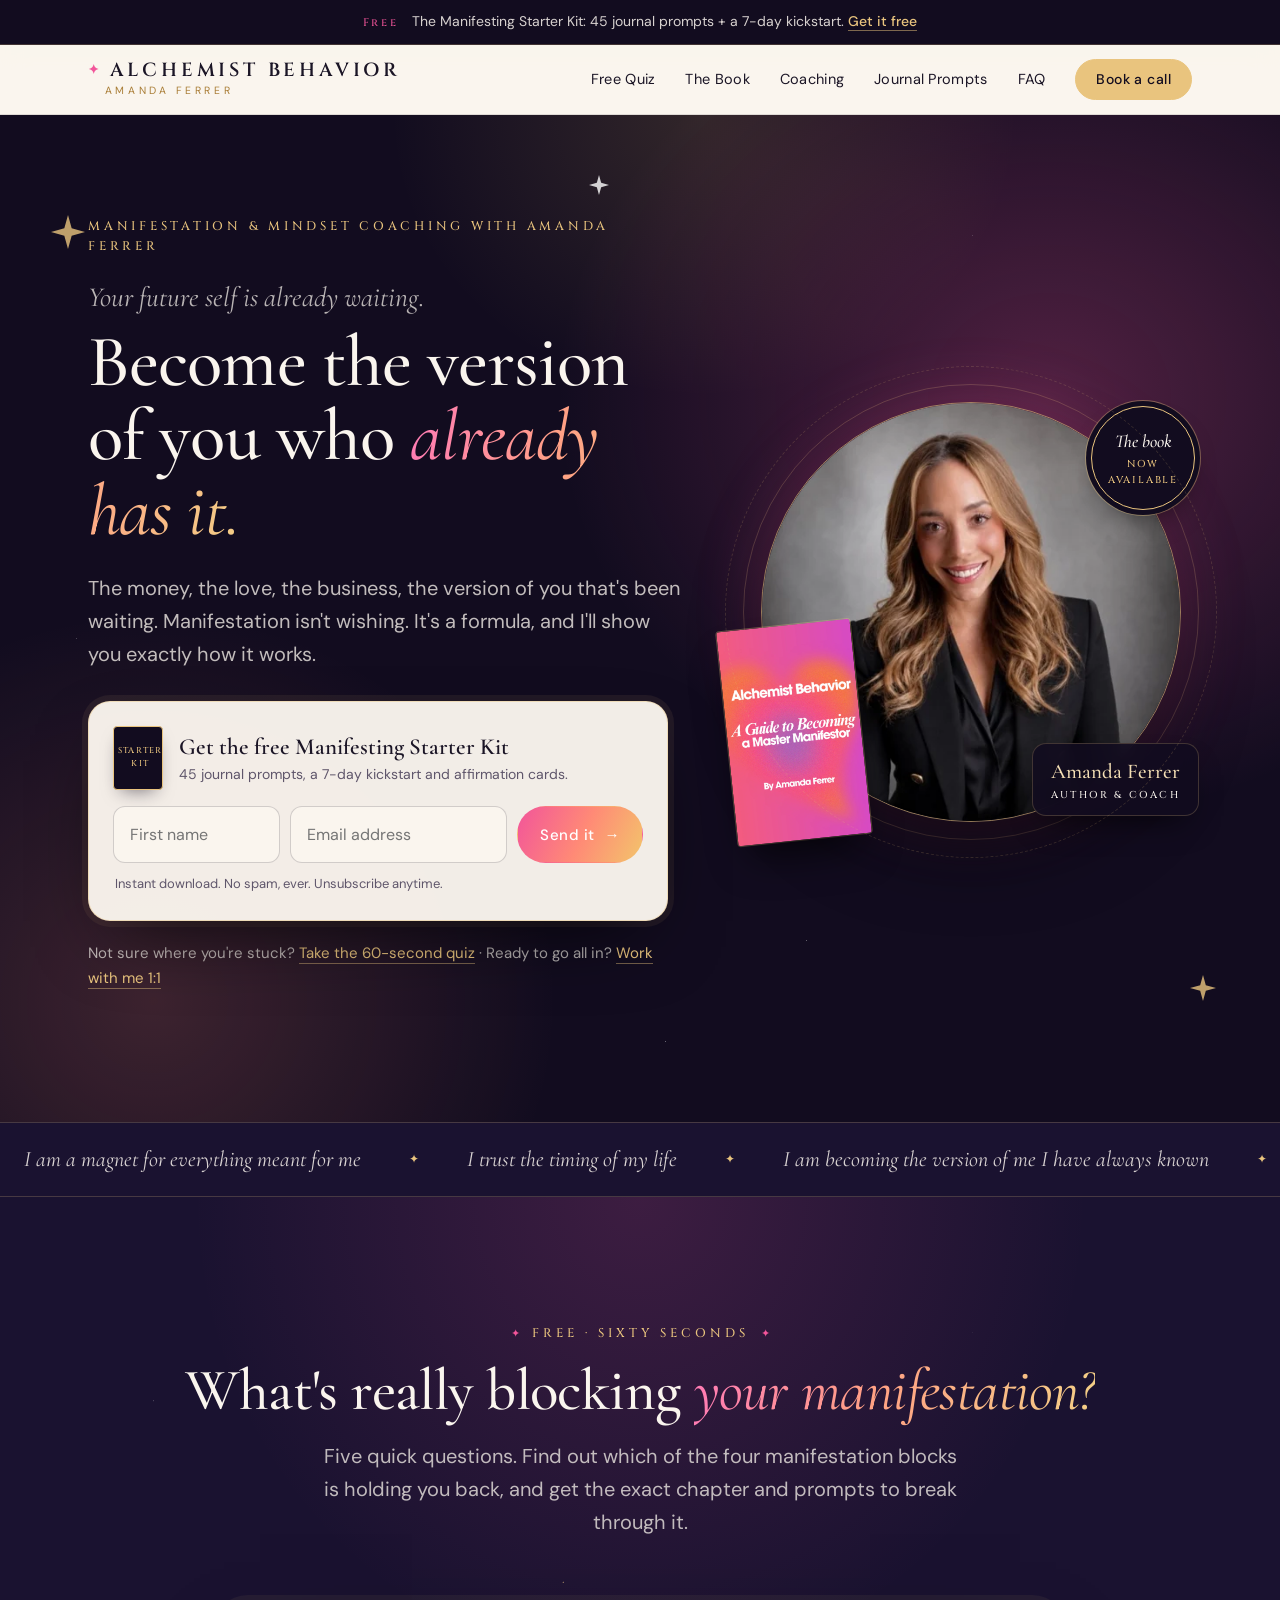
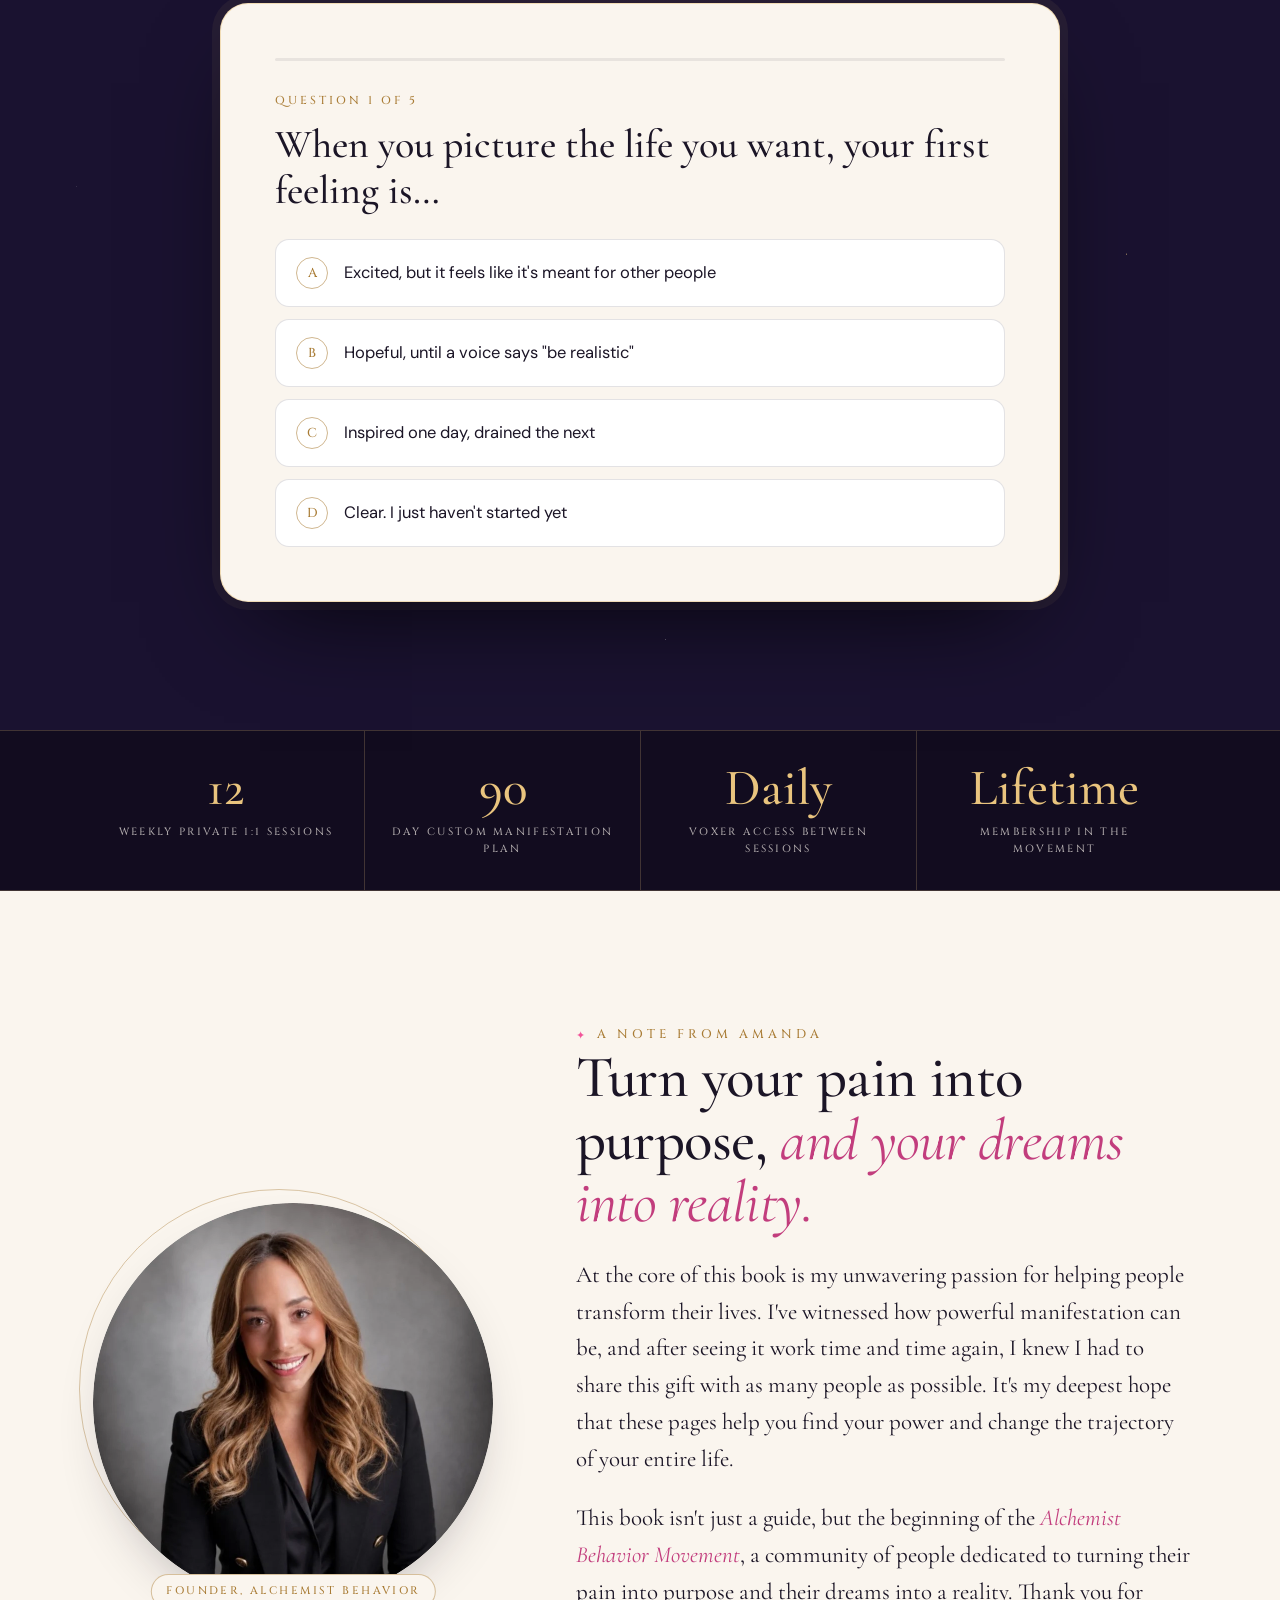
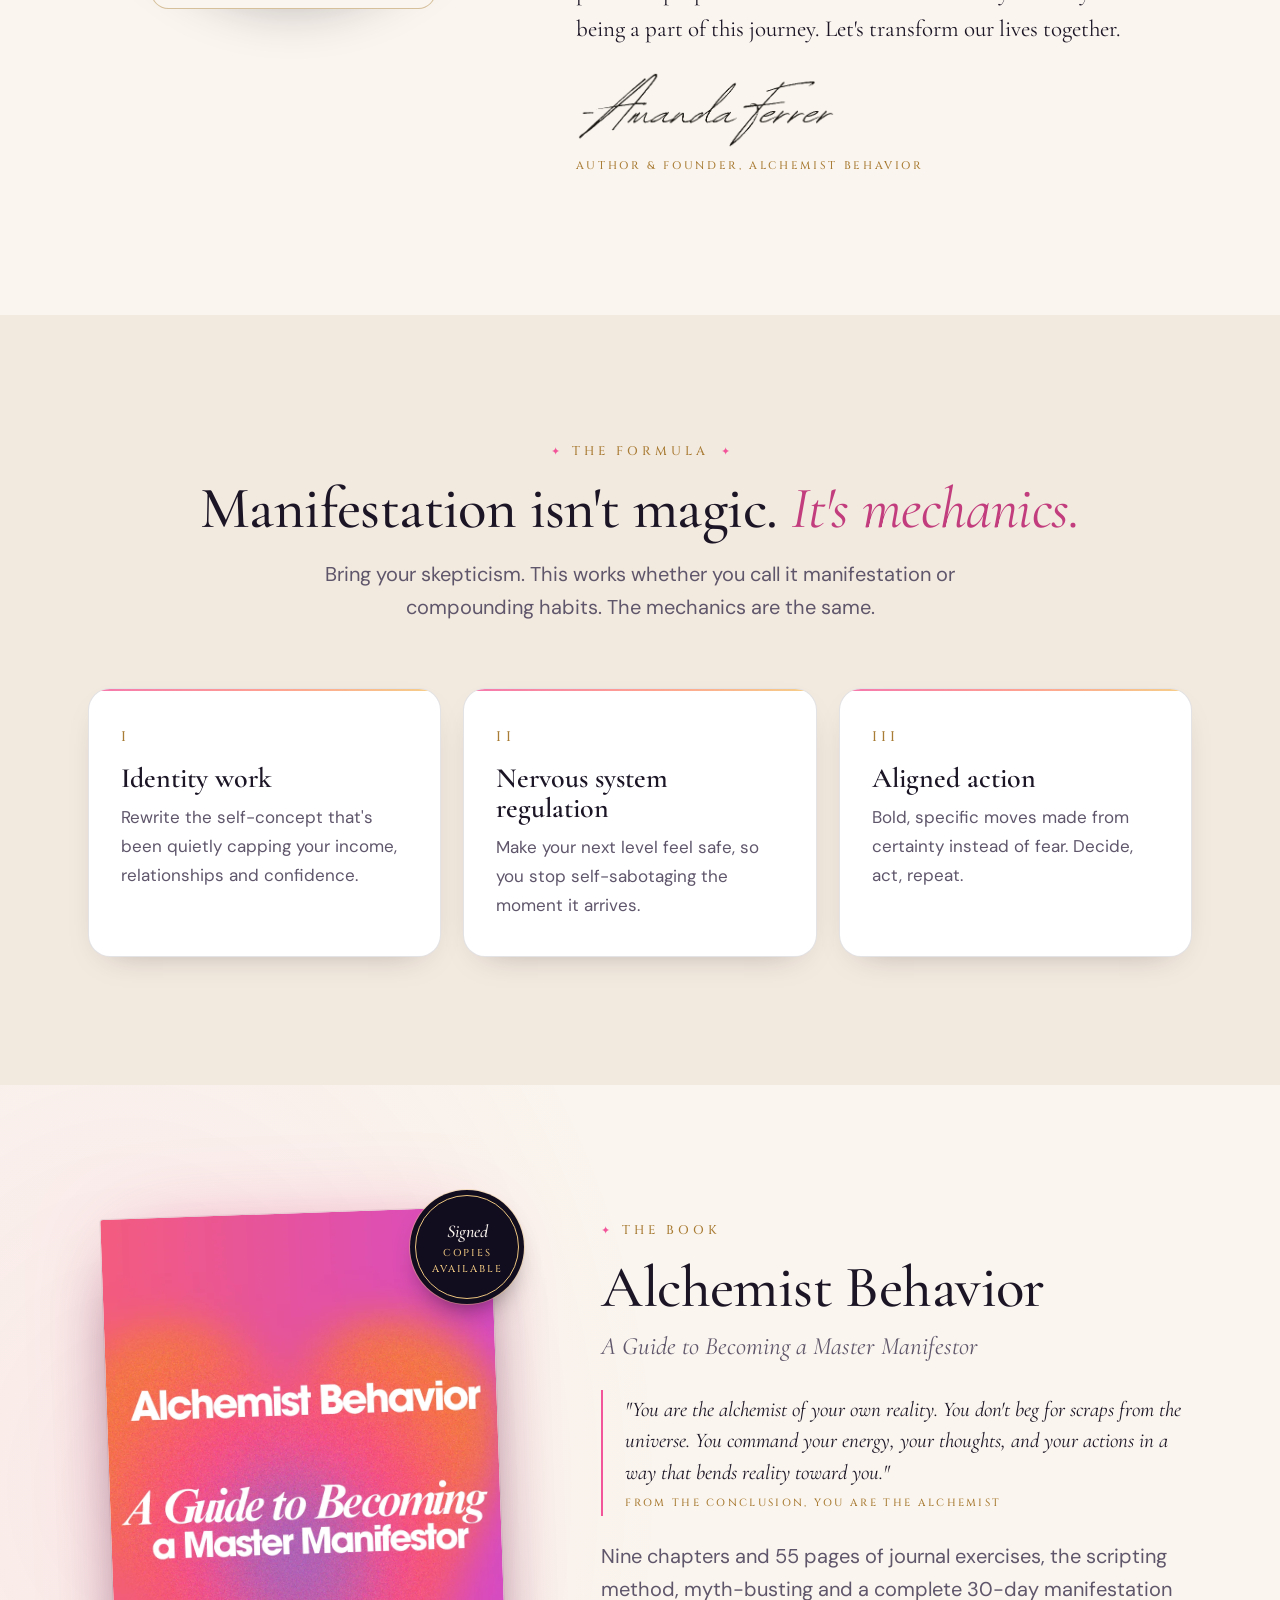
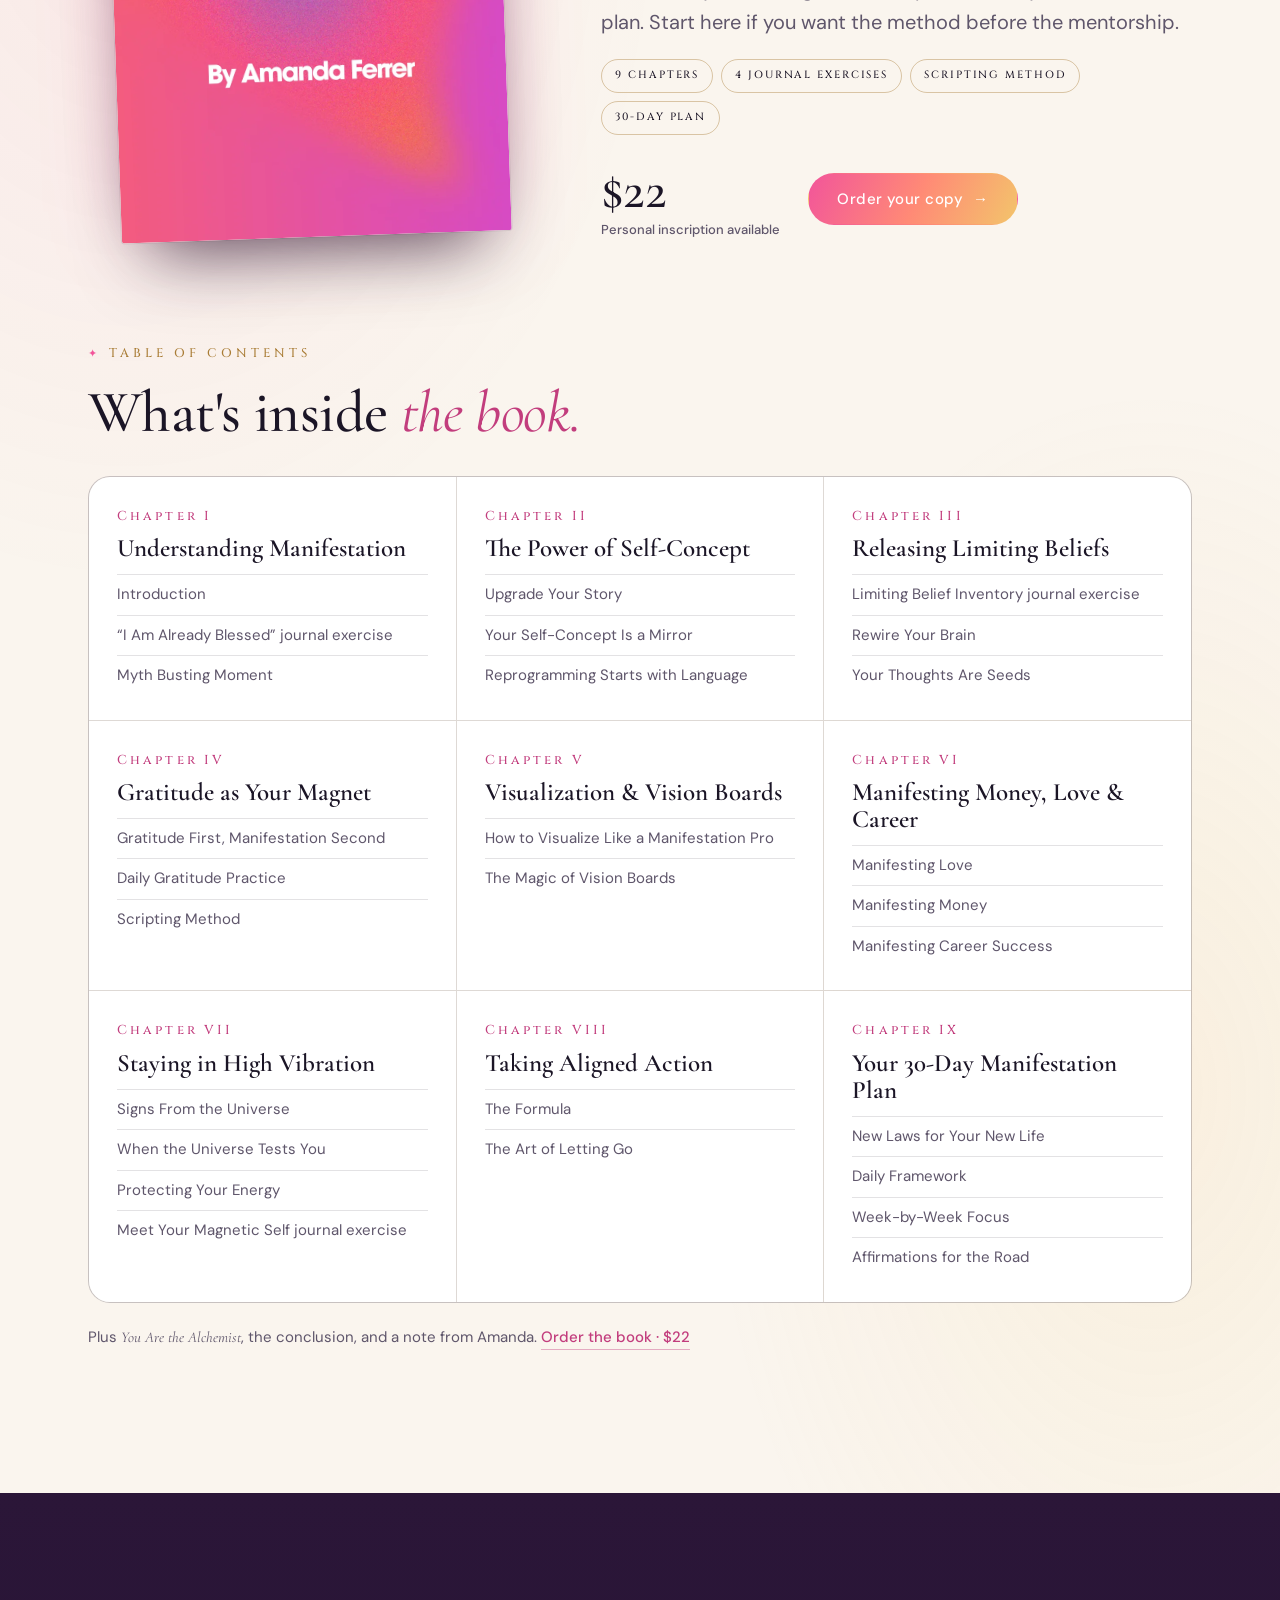
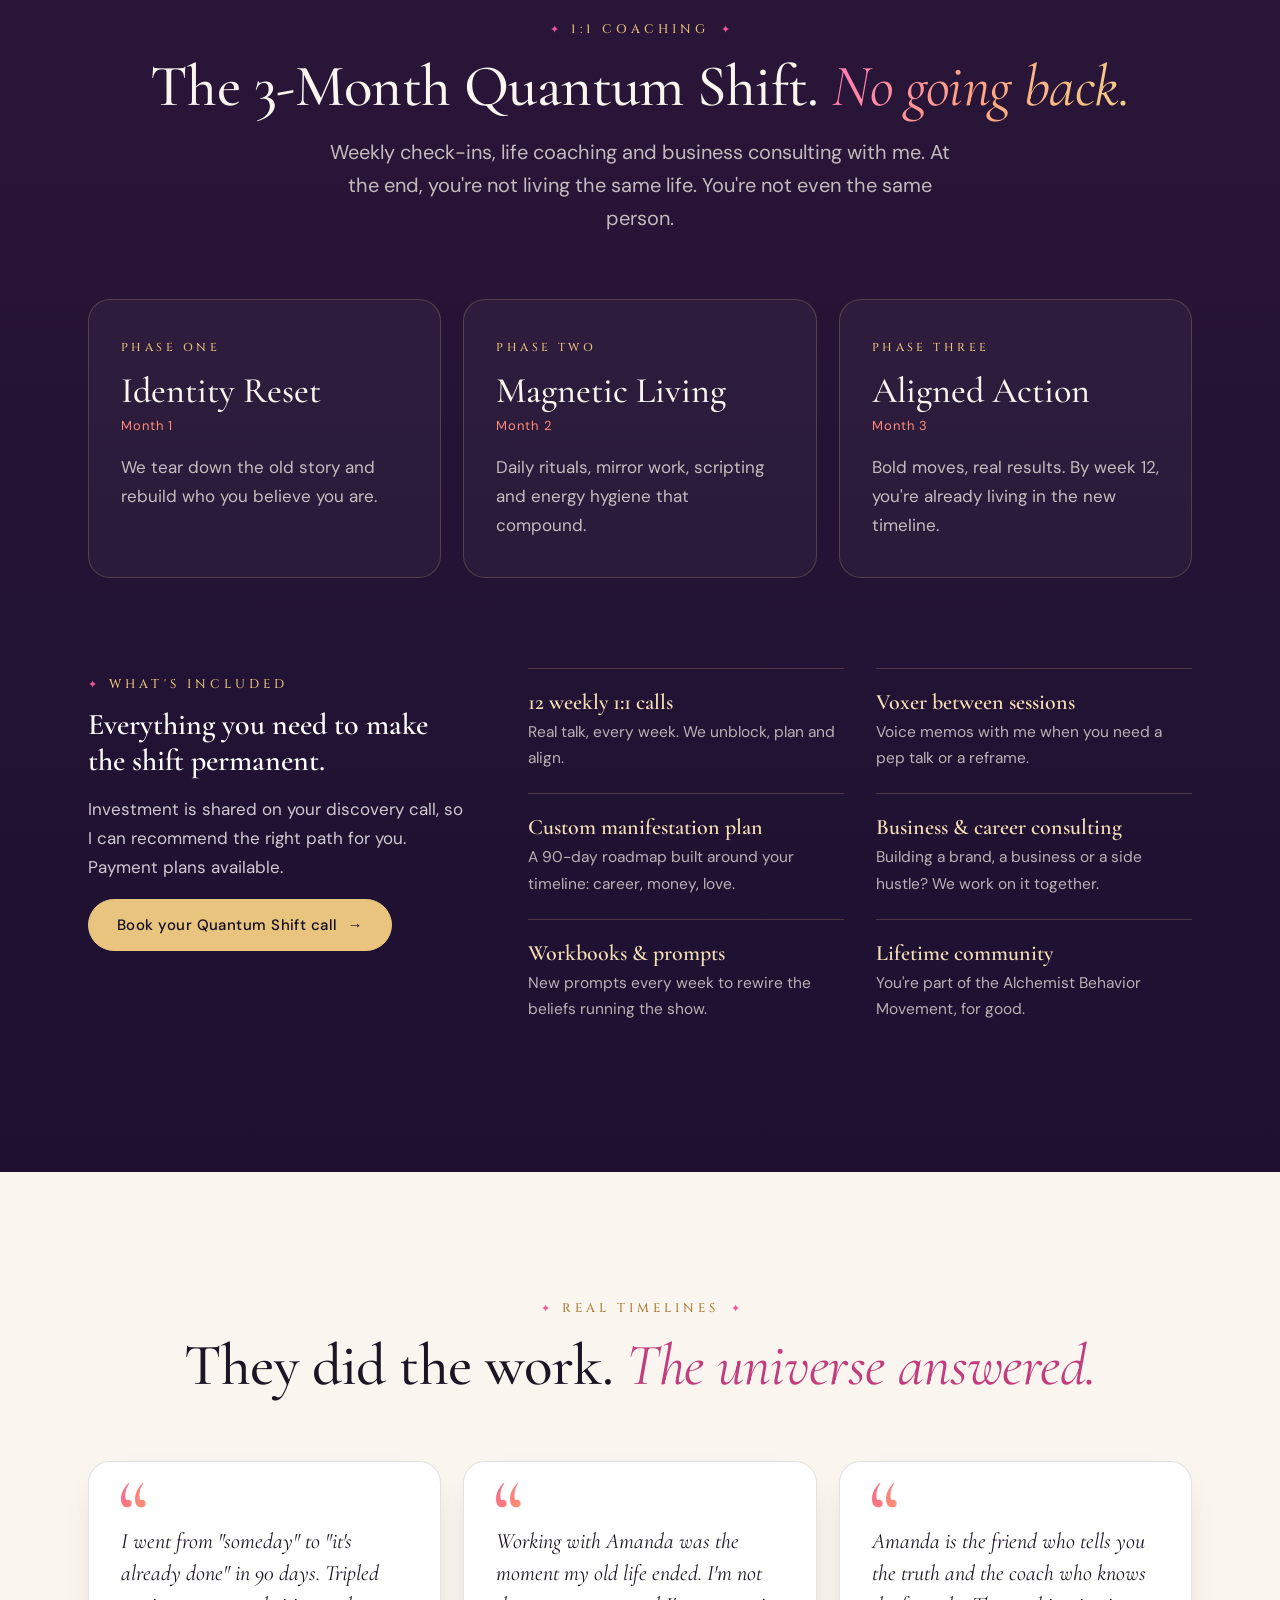
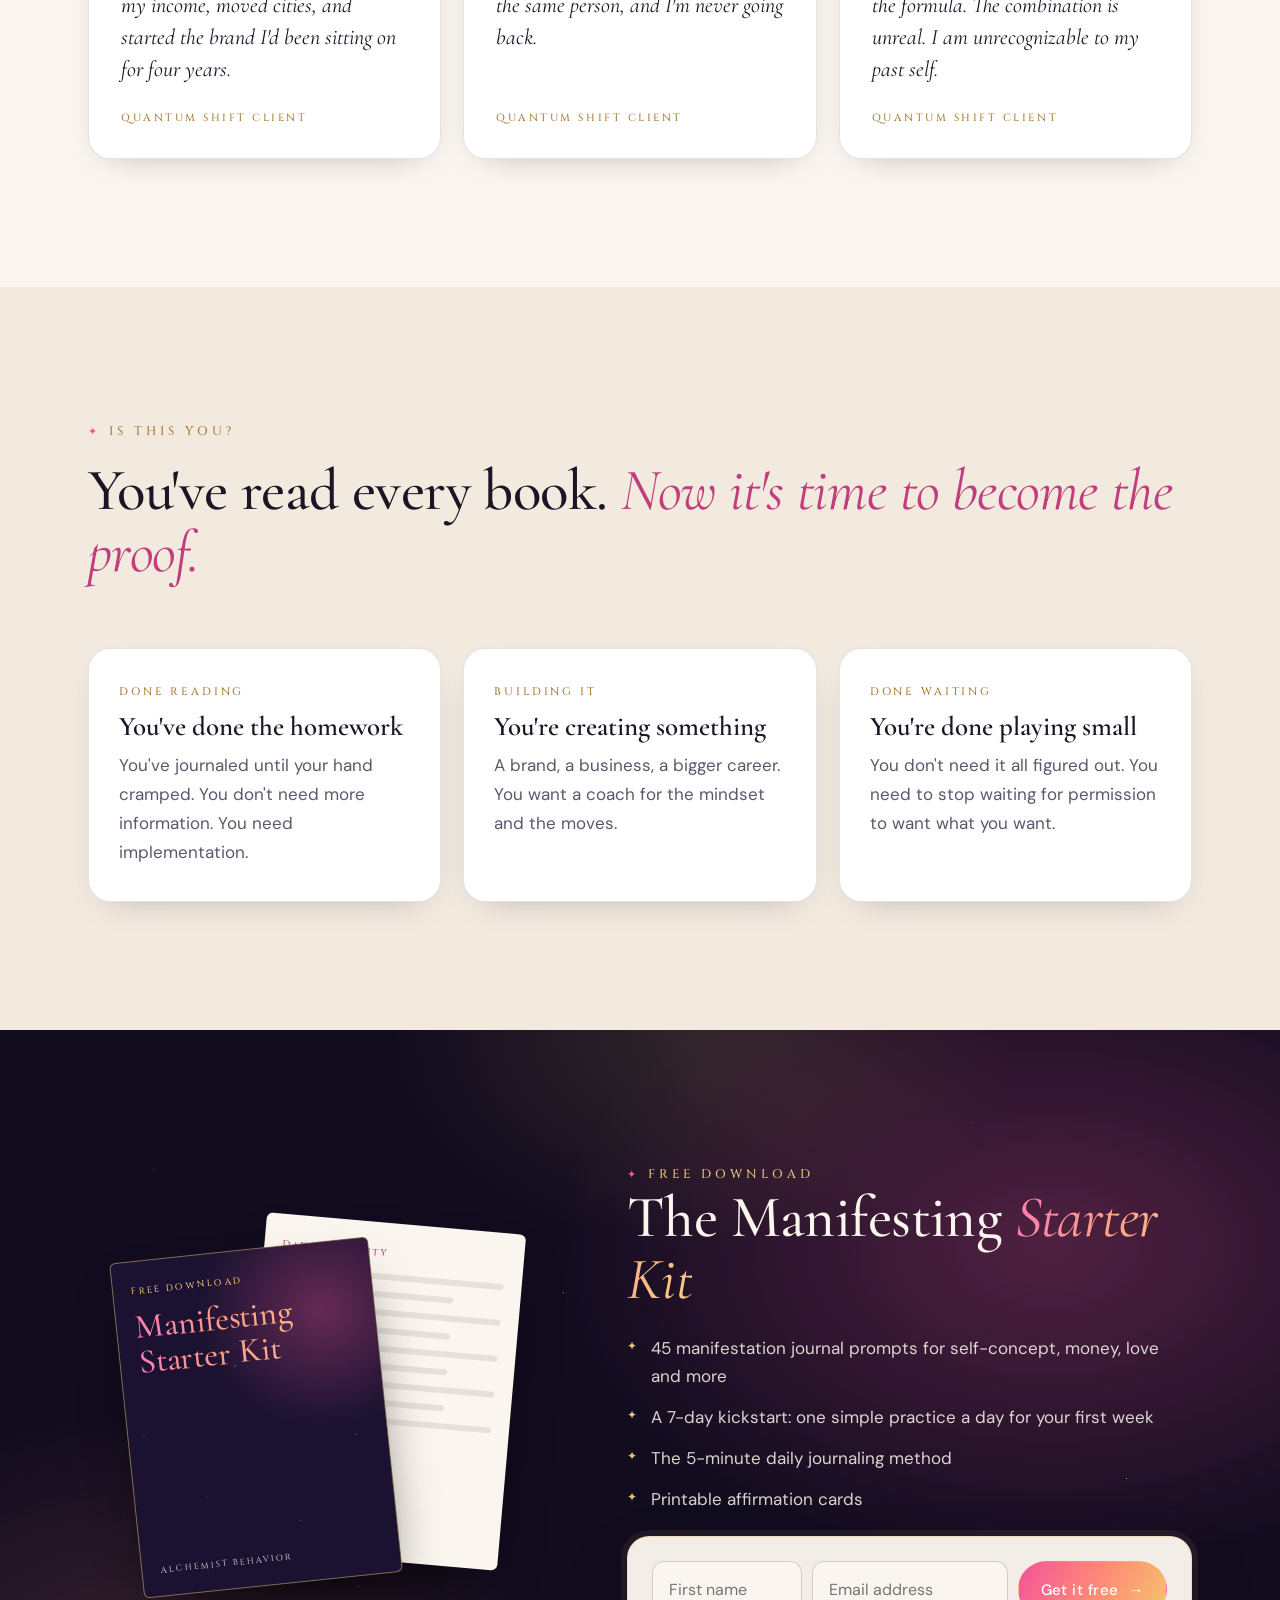
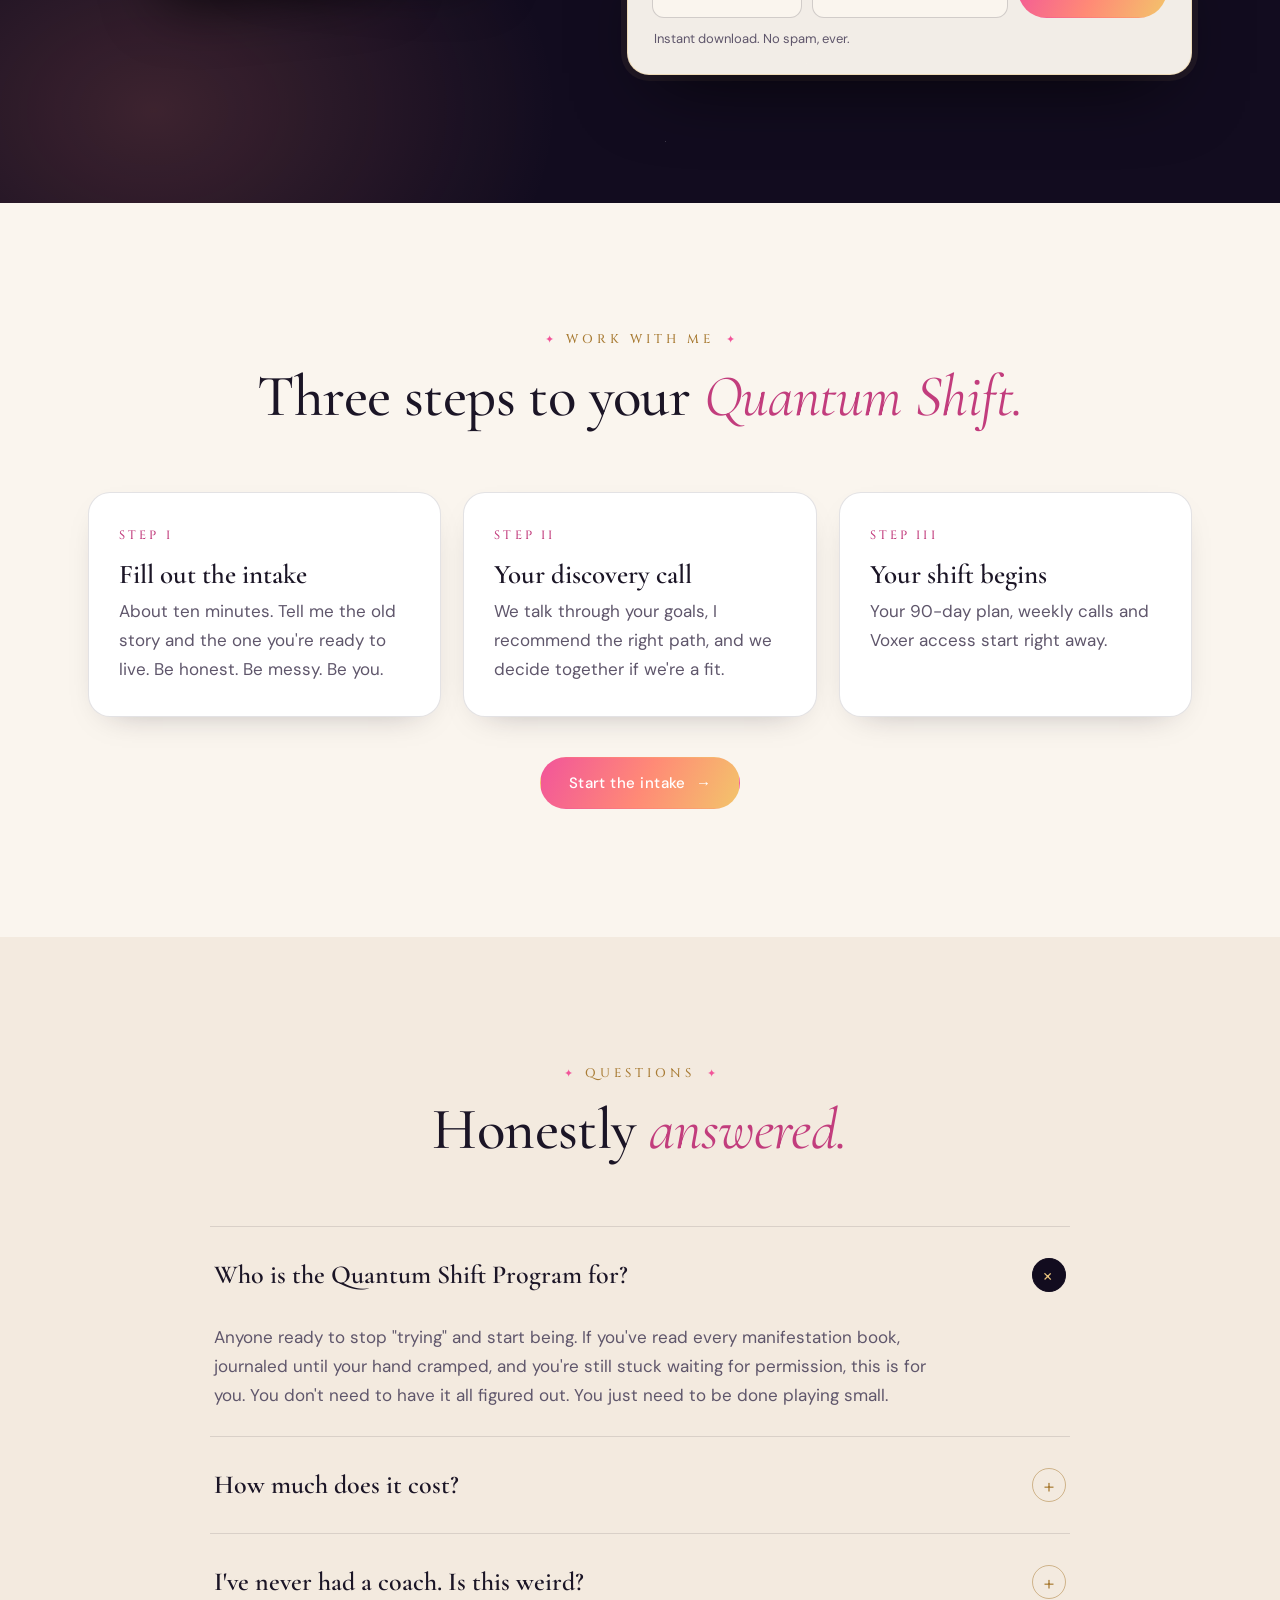
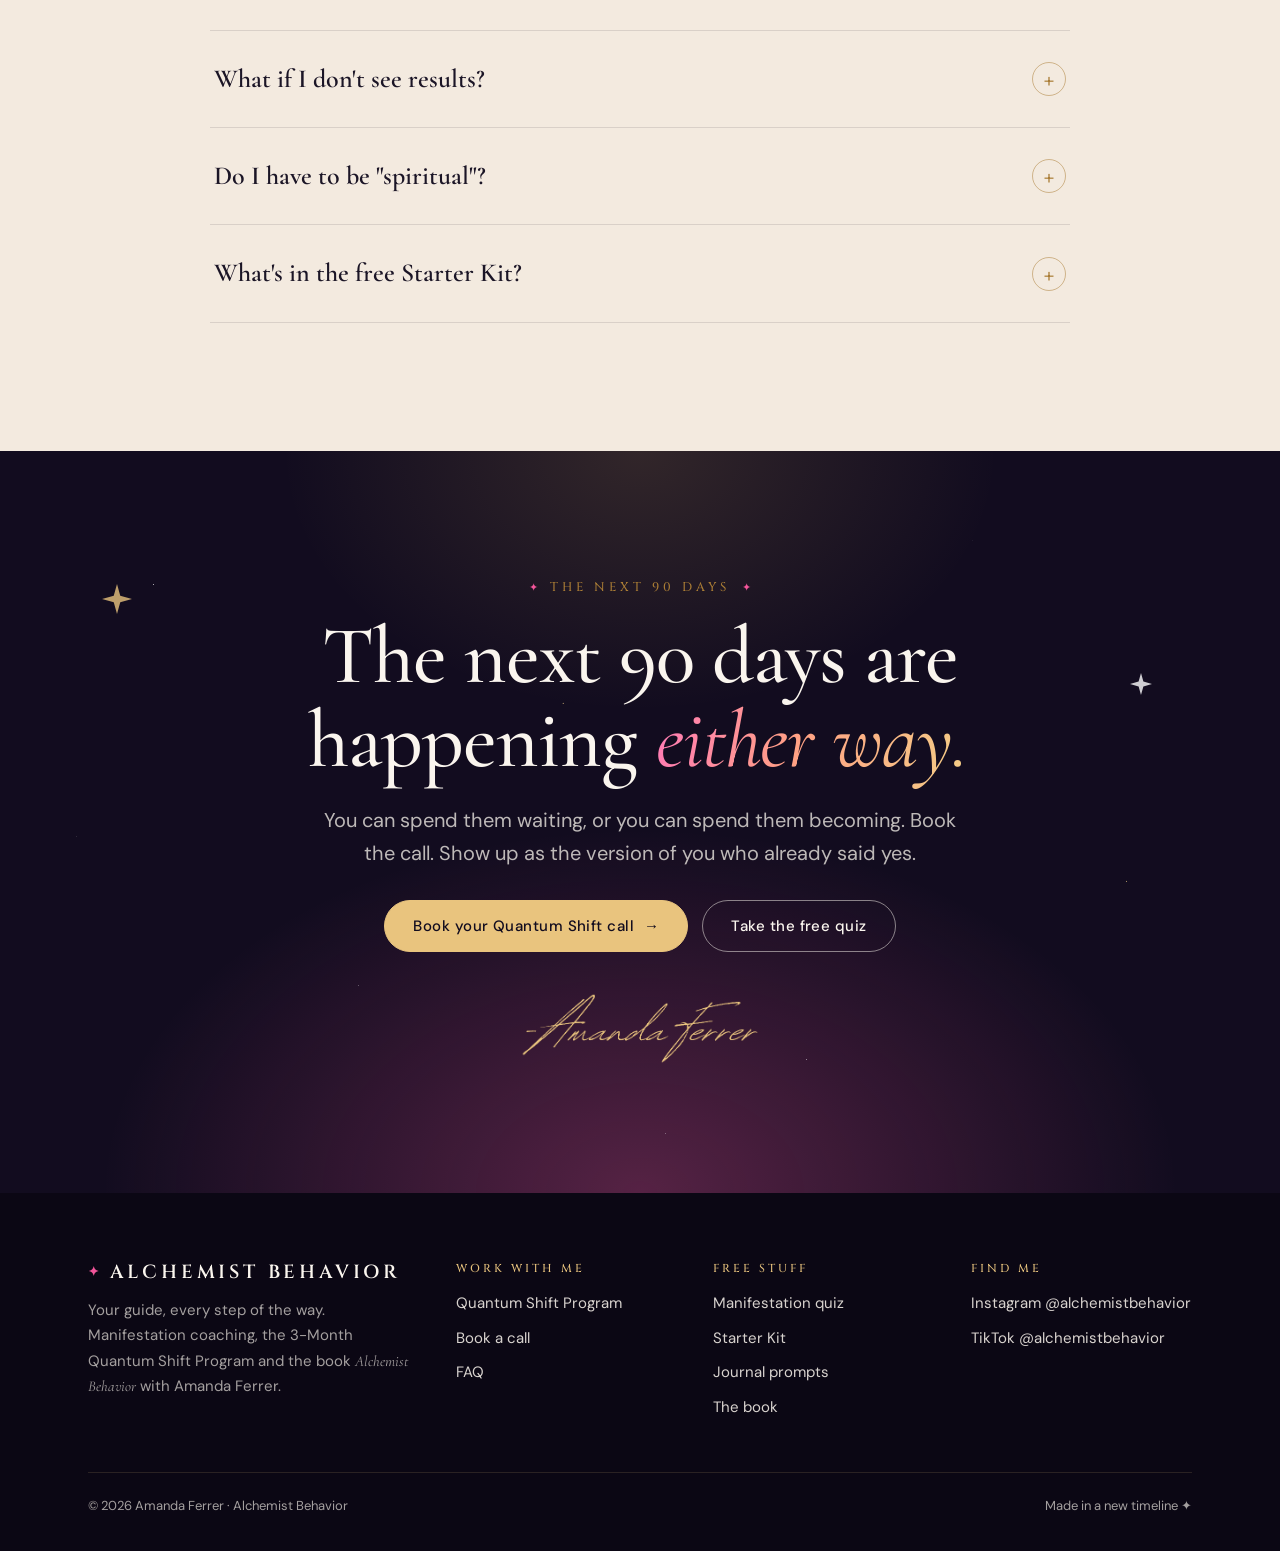
==== index.html @ d0798cb1 "Use new headshot in circular "moon" portrait frames - Replace headshot with the new circular photo (" ====
<!DOCTYPE html>
<html lang="en">
<head>
  <meta charset="utf-8">
  <meta name="viewport" content="width=device-width, initial-scale=1">
  <title>Amanda Ferrer | Manifestation &amp; Mindset Coach | Alchemist Behavior</title>
  <meta name="description" content="Manifestation and mindset coaching with Amanda Ferrer. Take the free 60-second manifestation quiz, get the Manifesting Starter Kit, read the book Alchemist Behavior, or join the 3-Month Quantum Shift Program.">
  <meta name="author" content="Amanda Ferrer">
  <meta name="robots" content="index, follow, max-snippet:-1, max-image-preview:large, max-video-preview:-1">
  <link rel="canonical" href="https://www.alchemistbehavior.com/">
  <meta name="theme-color" content="#120c1f">
  <meta property="og:type" content="website">
  <meta property="og:site_name" content="Alchemist Behavior">
  <meta property="og:url" content="https://www.alchemistbehavior.com/">
  <meta property="og:title" content="Become the version of you who already has it | Alchemist Behavior">
  <meta property="og:description" content="Free manifestation quiz and starter kit from Amanda Ferrer, author of Alchemist Behavior and creator of the 3-Month Quantum Shift Program.">
  <meta property="og:image" content="https://www.alchemistbehavior.com/site/og-image.jpg">
  <meta property="og:image:width" content="1200">
  <meta property="og:image:height" content="630">
  <meta property="og:image:alt" content="Amanda Ferrer with the book Alchemist Behavior">
  <meta property="og:locale" content="en_US">
  <meta name="twitter:card" content="summary_large_image">
  <meta name="twitter:title" content="Become the version of you who already has it | Alchemist Behavior">
  <meta name="twitter:description" content="Free manifestation quiz and starter kit from Amanda Ferrer.">
  <meta name="twitter:image" content="https://www.alchemistbehavior.com/site/og-image.jpg">
  <link rel="preload" href="site/fonts/cormorant-garamond-latin-500-normal.woff2" as="font" type="font/woff2" crossorigin>
  <link rel="preload" href="site/fonts/dm-sans-latin-400-normal.woff2" as="font" type="font/woff2" crossorigin>
  <link rel="preload" href="site/amanda-ferrer.webp" as="image">
  <link rel="stylesheet" href="site/site.css">
  <link rel="icon" href="data:image/svg+xml,%3Csvg xmlns='http://www.w3.org/2000/svg' viewBox='0 0 64 64'%3E%3Cdefs%3E%3ClinearGradient id='g' x1='0' y1='0' x2='1' y2='1'%3E%3Cstop offset='0' stop-color='%23ff5fae'/%3E%3Cstop offset='1' stop-color='%23ffd95a'/%3E%3C/linearGradient%3E%3C/defs%3E%3Crect width='64' height='64' rx='14' fill='url(%23g)'/%3E%3Cpath d='M32 10l4.5 16.5L53 32l-16.5 4.5L32 53l-4.5-16.5L11 32l16.5-5.5z' fill='%23fff'/%3E%3C/svg%3E">
  <script type="application/ld+json">
{
  "@context": "https://schema.org",
  "@graph": [
    {
      "@type": "Organization",
      "@id": "https://www.alchemistbehavior.com/#org",
      "name": "Alchemist Behavior",
      "url": "https://www.alchemistbehavior.com/",
      "logo": "https://www.alchemistbehavior.com/site/og-image.jpg",
      "founder": {
        "@id": "https://www.alchemistbehavior.com/#amanda"
      },
      "description": "Private mindset and manifestation coaching led by Amanda Ferrer.",
      "sameAs": [
        "https://www.instagram.com/alchemistbehavior",
        "https://www.tiktok.com/@alchemistbehavior"
      ]
    },
    {
      "@type": "Person",
      "@id": "https://www.alchemistbehavior.com/#amanda",
      "name": "Amanda Ferrer",
      "jobTitle": "Mindset and Manifestation Coach",
      "description": "Author of Alchemist Behavior: A Guide to Becoming a Master Manifestor and founder of the Alchemist Behavior Movement, a community dedicated to turning pain into purpose and dreams into reality.",
      "worksFor": {
        "@id": "https://www.alchemistbehavior.com/#org"
      },
      "url": "https://www.alchemistbehavior.com/",
      "sameAs": [
        "https://www.instagram.com/alchemistbehavior",
        "https://www.tiktok.com/@alchemistbehavior"
      ],
      "image": "https://www.alchemistbehavior.com/site/amanda-ferrer.webp"
    },
    {
      "@type": "WebSite",
      "@id": "https://www.alchemistbehavior.com/#website",
      "url": "https://www.alchemistbehavior.com/",
      "name": "Alchemist Behavior",
      "publisher": {
        "@id": "https://www.alchemistbehavior.com/#org"
      },
      "inLanguage": "en-US"
    },
    {
      "@type": "WebPage",
      "@id": "https://www.alchemistbehavior.com/#webpage",
      "url": "https://www.alchemistbehavior.com/",
      "name": "Amanda Ferrer | Manifestation & Mindset Coach",
      "isPartOf": {
        "@id": "https://www.alchemistbehavior.com/#website"
      },
      "about": {
        "@id": "https://www.alchemistbehavior.com/#program"
      },
      "primaryImageOfPage": "https://www.alchemistbehavior.com/site/og-image.jpg"
    },
    {
      "@type": "Service",
      "@id": "https://www.alchemistbehavior.com/#program",
      "name": "3-Month Quantum Shift Program",
      "serviceType": "Life coaching, mindset and manifestation coaching",
      "provider": {
        "@id": "https://www.alchemistbehavior.com/#amanda"
      },
      "areaServed": "Worldwide",
      "audience": {
        "@type": "Audience",
        "audienceType": "Ambitious professionals, founders and creators"
      },
      "description": "Twelve weeks of private 1:1 coaching: identity reset, magnetic living rituals and aligned action, with Voxer access, a custom 90-day plan and business consulting.",
      "potentialAction": {
        "@type": "ReserveAction",
        "target": "https://www.alchemistbehavior.com/intake.html",
        "name": "Request your private call"
      }
    },
    {
      "@type": "Book",
      "@id": "https://www.alchemistbehavior.com/#book",
      "name": "Alchemist Behavior: A Guide to Becoming a Master Manifestor",
      "author": {
        "@id": "https://www.alchemistbehavior.com/#amanda"
      },
      "numberOfPages": 55,
      "inLanguage": "en",
      "genre": [
        "Self-help",
        "Personal transformation",
        "Manifestation"
      ],
      "image": "https://www.alchemistbehavior.com/site/book-cover.webp",
      "description": "Nine chapters and a 30-day manifestation plan: self-concept, releasing limiting beliefs, gratitude and the scripting method, visualization and vision boards, manifesting money, love and career, staying in high vibration, and aligned action. Includes journal exercises and affirmations.",
      "offers": {
        "@type": "Offer",
        "price": "22.00",
        "priceCurrency": "USD",
        "availability": "https://schema.org/InStock",
        "url": "https://www.alchemistbehavior.com/#book"
      }
    },
    {
      "@type": "FAQPage",
      "@id": "https://www.alchemistbehavior.com/#faq",
      "mainEntity": [
        {
          "@type": "Question",
          "name": "Who is the Quantum Shift Program for?",
          "acceptedAnswer": {
            "@type": "Answer",
            "text": "Anyone ready to stop trying and start being. If you've read every manifestation book, journaled until your hand cramped, and you're still stuck waiting for permission, this is for you. You don't need to have it all figured out. You just need to be done playing small."
          }
        },
        {
          "@type": "Question",
          "name": "How much does the Quantum Shift Program cost?",
          "acceptedAnswer": {
            "@type": "Answer",
            "text": "Pricing is shared on the discovery call so Amanda can recommend the right path for you. Payment plans are available."
          }
        },
        {
          "@type": "Question",
          "name": "I've never had a coach. Is this weird?",
          "acceptedAnswer": {
            "@type": "Answer",
            "text": "No. It's a conversation with someone who has done the work and now helps other people do it. You talk, get real and make a plan."
          }
        },
        {
          "@type": "Question",
          "name": "What if I don't see results?",
          "acceptedAnswer": {
            "@type": "Answer",
            "text": "Results come from doing the work: identity work, nervous system regulation and aligned action. Show up for 90 days like the version of you who already has it."
          }
        },
        {
          "@type": "Question",
          "name": "Do I have to be spiritual?",
          "acceptedAnswer": {
            "@type": "Answer",
            "text": "No. This works whether you call it manifestation or compounding habits. The mechanics are the same: show up, decide, take aligned action, repeat."
          }
        },
        {
          "@type": "Question",
          "name": "What's in the free Manifesting Starter Kit?",
          "acceptedAnswer": {
            "@type": "Answer",
            "text": "45 manifestation journal prompts, a 7-day kickstart plan, the 5-minute daily journaling method and printable affirmation cards. It downloads instantly."
          }
        }
      ]
    }
  ]
}
  </script>
</head>
<body>
  <a class="skip" href="#main">Skip to content</a>

  <div class="bar"><b>Free</b> The Manifesting Starter Kit: 45 journal prompts + a 7-day kickstart. <a href="#kit">Get it free</a></div>

  <header class="nav" id="top">
    <div class="wrap nav__inner">
      <a class="brand" href="/" aria-label="Alchemist Behavior home"><span class="brand__name">Alchemist Behavior</span><span class="brand__sub">Amanda Ferrer</span></a>
      <button class="nav__toggle" aria-label="Menu" aria-expanded="false" aria-controls="nav-links"><span></span><span></span><span></span></button>
      <nav class="nav__links" id="nav-links" aria-label="Main">
        <a href="#quiz">Free Quiz</a>
        <a href="#book">The Book</a>
        <a href="#program">Coaching</a>
        <a href="manifestation-journal-prompts.html">Journal Prompts</a>
        <a href="#faq">FAQ</a>
        <a class="btn btn--sun btn--sm" href="intake.html">Book a call</a>
      </nav>
    </div>
  </header>

  <main id="main">
    <!-- HERO -->
    <section class="hero">
      <span class="sparkle" style="left:4%;top:10%" aria-hidden="true"><svg width="34" height="34" viewBox="0 0 24 24"><path fill="currentColor" d="M12 0l2.6 9.4L24 12l-9.4 2.6L12 24l-2.6-9.4L0 12l9.4-2.6z"/></svg></span>
      <span class="sparkle" style="left:46%;top:6%;animation-delay:1s;color:#fff" aria-hidden="true"><svg width="20" height="20" viewBox="0 0 24 24"><path fill="currentColor" d="M12 0l2.6 9.4L24 12l-9.4 2.6L12 24l-2.6-9.4L0 12l9.4-2.6z"/></svg></span>
      <span class="sparkle" style="right:5%;bottom:12%;animation-delay:2s" aria-hidden="true"><svg width="26" height="26" viewBox="0 0 24 24"><path fill="currentColor" d="M12 0l2.6 9.4L24 12l-9.4 2.6L12 24l-2.6-9.4L0 12l9.4-2.6z"/></svg></span>
      <div class="wrap hero__grid">
        <div>
          <h1 class="mega">
            <span class="kicker">Manifestation &amp; mindset coaching with Amanda Ferrer</span>
            <span class="script-line">Your future self is already waiting.</span>
            Become the version of you who <em>already has it.</em>
          </h1>
          <p class="lede">The money, the love, the business, the version of you that's been waiting. Manifestation isn't wishing. It's a formula, and I'll show you exactly how it works.</p>

          <div class="lead" data-lead>
            <form action="https://formspree.io/f/xwvydndk" method="POST">
              <input type="hidden" name="_subject" value="New lead: Manifesting Starter Kit (hero)">
              <input type="hidden" name="source" value="hero">
              <div class="lead__head">
                <div class="lead__icon" aria-hidden="true">Starter<br>Kit</div>
                <p class="lead__title">Get the free Manifesting Starter Kit<small>45 journal prompts, a 7-day kickstart and affirmation cards.</small></p>
              </div>
              <div class="lead__row">
                <label class="sr-only" for="h-name">First name</label><input id="h-name" name="name" type="text" autocomplete="given-name" placeholder="First name" required>
                <label class="sr-only" for="h-email">Email</label><input id="h-email" name="email" type="email" autocomplete="email" placeholder="Email address" required>
                <button class="btn btn--pink" type="submit">Send it <span class="arrow" aria-hidden="true">→</span></button>
              </div>
              <p class="lead__status" role="status" aria-live="polite"></p>
              <p class="lead__fine">Instant download. No spam, ever. Unsubscribe anytime.</p>
            </form>
            <div class="lead__done">
              <h3>It's yours ✦</h3>
              <p>Your Manifesting Starter Kit is ready. Start with the 7-day kickstart tomorrow morning.</p>
              <a class="btn btn--sun" href="site/manifesting-starter-kit.pdf" download>Download the kit <span class="arrow" aria-hidden="true">↓</span></a>
            </div>
          </div>
          <p class="hero__alt">Not sure where you're stuck? <a href="#quiz">Take the 60-second quiz</a> · Ready to go all in? <a href="intake.html">Work with me 1:1</a></p>
        </div>

        <figure class="portrait">
          <div class="portrait__frame">
            <img src="site/amanda-ferrer.webp" srcset="site/amanda-ferrer-480.webp 480w, site/amanda-ferrer.webp 800w" sizes="(max-width: 980px) 80vw, 420px" width="800" height="800" alt="Amanda Ferrer, manifestation and mindset coach" fetchpriority="high">
          </div>
          <a href="#book"><img class="portrait__book" src="site/book-cover.webp" width="900" height="1440" alt="Alchemist Behavior: A Guide to Becoming a Master Manifestor"></a>
          <div class="portrait__sticker" aria-hidden="true"><span><b>The book</b>Now<br>available</span></div>
          <figcaption class="portrait__name"><span>Amanda Ferrer</span>Author &amp; coach</figcaption>
        </figure>
      </div>
    </section>

    <!-- MARQUEE -->
    <div class="marquee" aria-hidden="true">
      <div class="marquee__track">
        <span>I am a magnet for everything meant for me</span><span>I trust the timing of my life</span><span>I am becoming the version of me I have always known</span><span>My future is already taken care of</span><span>I receive abundance with ease</span><span>The universe conspires in my favor</span><span>I am safe to want what I want</span><span>I rise to meet who I am becoming</span>
        <span>I am a magnet for everything meant for me</span><span>I trust the timing of my life</span><span>I am becoming the version of me I have always known</span><span>My future is already taken care of</span><span>I receive abundance with ease</span><span>The universe conspires in my favor</span><span>I am safe to want what I want</span><span>I rise to meet who I am becoming</span>
      </div>
    </div>

    <!-- QUIZ -->
    <section class="section section--teal on-dark" id="quiz">
      <div class="wrap">
        <div class="section__head center reveal">
          <span class="eyebrow eyebrow--center">Free · Sixty seconds</span>
          <h2 class="h2">What's really blocking <em>your manifestation?</em></h2>
          <p class="lede">Five quick questions. Find out which of the four manifestation blocks is holding you back, and get the exact chapter and prompts to break through it.</p>
        </div>

        <div class="quiz reveal" id="quiz-app">
          <div class="quiz__progress" aria-hidden="true"><i></i></div>

          <div class="quiz__step" data-q="1">
            <div class="quiz__count">Question 1 of 5</div>
            <p class="quiz__q">When you picture the life you want, your first feeling is…</p>
            <div class="quiz__opts">
              <button class="quiz__opt" type="button" data-key="A" data-type="S">Excited, but it feels like it's meant for other people</button>
              <button class="quiz__opt" type="button" data-key="B" data-type="B">Hopeful, until a voice says "be realistic"</button>
              <button class="quiz__opt" type="button" data-key="C" data-type="E">Inspired one day, drained the next</button>
              <button class="quiz__opt" type="button" data-key="D" data-type="A">Clear. I just haven't started yet</button>
            </div>
          </div>
          <div class="quiz__step" data-q="2">
            <div class="quiz__count">Question 2 of 5</div>
            <p class="quiz__q">Your journaling usually looks like…</p>
            <div class="quiz__opts">
              <button class="quiz__opt" type="button" data-key="A" data-type="S">I write what I want, but I don't believe it's really me</button>
              <button class="quiz__opt" type="button" data-key="B" data-type="B">I start strong, then quit when nothing happens fast</button>
              <button class="quiz__opt" type="button" data-key="C" data-type="E">It depends completely on my mood</button>
              <button class="quiz__opt" type="button" data-key="D" data-type="A">I've filled notebooks, but real life hasn't changed</button>
            </div>
          </div>
          <div class="quiz__step" data-q="3">
            <div class="quiz__count">Question 3 of 5</div>
            <p class="quiz__q">When something goes wrong, you tend to…</p>
            <div class="quiz__opts">
              <button class="quiz__opt" type="button" data-key="A" data-type="S">Take it as proof of who I am</button>
              <button class="quiz__opt" type="button" data-key="B" data-type="B">Think, "I knew this wouldn't work"</button>
              <button class="quiz__opt" type="button" data-key="C" data-type="E">Spiral for days before I bounce back</button>
              <button class="quiz__opt" type="button" data-key="D" data-type="A">Wait for a clearer sign before trying again</button>
            </div>
          </div>
          <div class="quiz__step" data-q="4">
            <div class="quiz__count">Question 4 of 5</div>
            <p class="quiz__q">Which sentence sounds most like you?</p>
            <div class="quiz__opts">
              <button class="quiz__opt" type="button" data-key="A" data-type="S">"That's just not who I am."</button>
              <button class="quiz__opt" type="button" data-key="B" data-type="B">"Manifestation works for some people."</button>
              <button class="quiz__opt" type="button" data-key="C" data-type="E">"I can't stay consistent."</button>
              <button class="quiz__opt" type="button" data-key="D" data-type="A">"I'll go for it once I feel ready."</button>
            </div>
          </div>
          <div class="quiz__step" data-q="5">
            <div class="quiz__count">Question 5 of 5</div>
            <p class="quiz__q">What would change everything for you this year?</p>
            <div class="quiz__opts">
              <button class="quiz__opt" type="button" data-key="A" data-type="S">Finally feeling worthy of what I want</button>
              <button class="quiz__opt" type="button" data-key="B" data-type="B">Proof that this actually works</button>
              <button class="quiz__opt" type="button" data-key="C" data-type="E">Protecting my energy and my peace</button>
              <button class="quiz__opt" type="button" data-key="D" data-type="A">Taking the leap I keep putting off</button>
            </div>
          </div>

          <div class="quiz__step quiz__gate" data-gate>
            <span class="tag">Your result is ready</span>
            <h3>Where should I send your results?</h3>
            <p>Get your manifestation block, the chapter of the book written for it, and your personal prompts. You'll also get the free Manifesting Starter Kit.</p>
            <form action="https://formspree.io/f/xwvydndk" method="POST">
              <input type="hidden" name="_subject" value="New lead: Manifestation Quiz">
              <input type="hidden" name="source" value="quiz">
              <input type="hidden" name="result" value="">
              <input type="hidden" name="answers" value="">
              <div class="lead__row">
                <label class="sr-only" for="q-name">First name</label><input id="q-name" name="name" type="text" autocomplete="given-name" placeholder="First name" required>
                <label class="sr-only" for="q-email">Email</label><input id="q-email" name="email" type="email" autocomplete="email" placeholder="Email address" required>
              </div>
              <button class="btn btn--pink" type="submit">Reveal my result <span class="arrow" aria-hidden="true">→</span></button>
              <p class="lead__status" role="status" aria-live="polite"></p>
              <p class="lead__fine">No spam, ever. Unsubscribe anytime.</p>
            </form>
          </div>

          <div class="quiz__step" data-result="S">
            <span class="tag">Your manifestation block</span>
            <p class="result__type">The Story Keeper</p>
            <p>Your desires are clear. Your self-concept just hasn't caught up. You're still living by an old story about who you are and what you're allowed to have, so even good things feel like they belong to someone else. The fix isn't wanting harder. It's upgrading your story.</p>
            <p><strong>Start with Chapter 2, The Power of Self-Concept</strong> ("Upgrade Your Story" and "Reprogramming Starts with Language"). Your prompts:</p>
            <ul class="result__prompts"><li>Who would I be if I already had it, and what would that version of me do today?</li><li>What do I believe I deserve, and where did that belief come from?</li><li>How does my future self speak? Write a paragraph in that voice.</li></ul>
            <div class="result__ctas"><a class="btn btn--sun" href="#book" data-order>Get the book · $22</a><a class="btn" href="site/manifesting-starter-kit.pdf" download>Download your free kit</a></div>
            <p style="margin-top:18px">Want this rewired for good? <a class="textlink" href="intake.html">Book a Quantum Shift call</a></p>
            <button class="quiz__restart" type="button">Retake the quiz</button>
          </div>
          <div class="quiz__step" data-result="B">
            <span class="tag">Your manifestation block</span>
            <p class="result__type">The Skeptic</p>
            <p>Part of you wants this to work. Another part is braced for disappointment, and that part is running the show. Limiting beliefs act like a filter: you only notice the evidence that proves them right. Once you name them, they lose their grip.</p>
            <p><strong>Start with Chapter 3, Releasing Limiting Beliefs</strong> (the "Limiting Belief Inventory" journal exercise). Your prompts:</p>
            <ul class="result__prompts"><li>Finish the sentence: "People like me can't…" Now write why that isn't true.</li><li>What would I lose if I got everything I wanted?</li><li>Which belief, if I dropped it today, would change everything?</li></ul>
            <div class="result__ctas"><a class="btn btn--sun" href="#book" data-order>Get the book · $22</a><a class="btn" href="site/manifesting-starter-kit.pdf" download>Download your free kit</a></div>
            <p style="margin-top:18px">Want help taking these apart? <a class="textlink" href="intake.html">Book a Quantum Shift call</a></p>
            <button class="quiz__restart" type="button">Retake the quiz</button>
          </div>
          <div class="quiz__step" data-result="E">
            <span class="tag">Your manifestation block</span>
            <p class="result__type">The Energy Leaker</p>
            <p>You get inspired, then life drains it right back out. Your manifestation isn't failing. Your energy is leaking, to people, habits and thoughts that pull you out of alignment. Protect it and everything you're calling in gets easier to receive.</p>
            <p><strong>Start with Chapter 7, Staying in High Vibration</strong> ("Protecting Your Energy" and "When the Universe Tests You"). Your prompts:</p>
            <ul class="result__prompts"><li>What drains my energy, and what's one boundary that would protect it?</li><li>Which thought did I repeat most yesterday? Do I want to keep it?</li><li>How can I make today feel like my future self's ordinary day?</li></ul>
            <div class="result__ctas"><a class="btn btn--sun" href="#book" data-order>Get the book · $22</a><a class="btn" href="site/manifesting-starter-kit.pdf" download>Download your free kit</a></div>
            <p style="margin-top:18px">Want accountability between the highs? <a class="textlink" href="intake.html">Book a Quantum Shift call</a></p>
            <button class="quiz__restart" type="button">Retake the quiz</button>
          </div>
          <div class="quiz__step" data-result="A">
            <span class="tag">Your manifestation block</span>
            <p class="result__type">The Waiting Dreamer</p>
            <p>You know what you want and you've done the inner work. What's missing is the move. You're waiting to feel ready, but readiness comes after the leap, not before it. Your next level is on the other side of one bold, aligned action.</p>
            <p><strong>Start with Chapter 8, Taking Aligned Action</strong> ("The Formula" and "The Art of Letting Go"). Your prompts:</p>
            <ul class="result__prompts"><li>What's one bold move I've been postponing, and what date will I make it?</li><li>What would I do today if I trusted it was already done?</li><li>Who do I need to talk to, ask or invite this week?</li></ul>
            <div class="result__ctas"><a class="btn btn--sun" href="#book" data-order>Get the book · $22</a><a class="btn" href="site/manifesting-starter-kit.pdf" download>Download your free kit</a></div>
            <p style="margin-top:18px">Ready to make the leap with a coach? <a class="textlink" href="intake.html">Book a Quantum Shift call</a></p>
            <button class="quiz__restart" type="button">Retake the quiz</button>
          </div>
          <noscript><p class="quiz__q">The quiz needs JavaScript. In the meantime, try the <a href="manifestation-journal-prompts.html">45 free manifestation journal prompts</a>.</p></noscript>
        </div>
      </div>
    </section>

    <!-- STATS -->
    <section class="stats" aria-label="The Quantum Shift at a glance">
      <div class="wrap stats__grid">
        <div class="stat"><div class="stat__num">12</div><div class="stat__label">weekly private 1:1 sessions</div></div>
        <div class="stat"><div class="stat__num">90</div><div class="stat__label">day custom manifestation plan</div></div>
        <div class="stat"><div class="stat__num">Daily</div><div class="stat__label">Voxer access between sessions</div></div>
        <div class="stat"><div class="stat__num">Lifetime</div><div class="stat__label">membership in the Movement</div></div>
      </div>
    </section>

    <!-- ABOUT / NOTE -->
    <section class="section section--cream" id="amanda">
      <div class="wrap about">
        <figure class="about__photo reveal">
          <img src="site/amanda-ferrer.webp" width="800" height="800" loading="lazy" alt="Portrait of Amanda Ferrer">
          <span class="tag">Founder, Alchemist Behavior</span>
        </figure>
        <div class="reveal">
          <span class="eyebrow">A note from Amanda</span>
          <h2 class="h2">Turn your pain into purpose, <em>and your dreams into reality.</em></h2>
          <blockquote class="note__text">
            <p>At the core of this book is my unwavering passion for helping people transform their lives. I've witnessed how powerful manifestation can be, and after seeing it work time and time again, I knew I had to share this gift with as many people as possible. It's my deepest hope that these pages help you find your power and change the trajectory of your entire life.</p>
            <p>This book isn't just a guide, but the beginning of the <em>Alchemist Behavior Movement</em>, a community of people dedicated to turning their pain into purpose and their dreams into a reality. Thank you for being a part of this journey. Let's transform our lives together.</p>
          </blockquote>
          <img class="note__signature" src="site/signature-dark.png" width="543" height="164" loading="lazy" alt="Signed, Amanda Ferrer">
          <p class="note__role">Author &amp; founder, Alchemist Behavior</p>
        </div>
      </div>
    </section>

    <!-- FORMULA -->
    <section class="section section--blush" id="approach">
      <div class="wrap">
        <div class="section__head center reveal">
          <span class="eyebrow eyebrow--center">The formula</span>
          <h2 class="h2">Manifestation isn't magic. <em>It's mechanics.</em></h2>
          <p class="lede">Bring your skepticism. This works whether you call it manifestation or compounding habits. The mechanics are the same.</p>
        </div>
        <div class="formula">
          <div class="formula__card reveal"><div class="formula__num">I</div><h3>Identity work</h3><p>Rewrite the self-concept that's been quietly capping your income, relationships and confidence.</p></div>
          <div class="formula__card reveal"><div class="formula__num">II</div><h3>Nervous system regulation</h3><p>Make your next level feel safe, so you stop self-sabotaging the moment it arrives.</p></div>
          <div class="formula__card reveal"><div class="formula__num">III</div><h3>Aligned action</h3><p>Bold, specific moves made from certainty instead of fear. Decide, act, repeat.</p></div>
        </div>
      </div>
    </section>

    <!-- BOOK -->
    <section class="section section--soft" id="book">
      <div class="wrap book">
        <figure class="book__cover reveal">
          <img src="site/book-cover.webp" width="900" height="1440" loading="lazy" alt="Cover of Alchemist Behavior: A Guide to Becoming a Master Manifestor by Amanda Ferrer">
          <div class="portrait__sticker" aria-hidden="true"><span><b>Signed</b>copies<br>available</span></div>
        </figure>
        <div class="reveal">
          <span class="eyebrow">The book</span>
          <h2 class="h2">Alchemist Behavior</h2>
          <p class="book__subtitle">A Guide to Becoming a Master Manifestor</p>
          <blockquote class="book__quote">"You are the alchemist of your own reality. You don't beg for scraps from the universe. You command your energy, your thoughts, and your actions in a way that bends reality toward you."<cite>From the conclusion, <em>You Are the Alchemist</em></cite></blockquote>
          <p class="lede">Nine chapters and 55 pages of journal exercises, the scripting method, myth-busting and a complete 30-day manifestation plan. Start here if you want the method before the mentorship.</p>
          <p class="book__inside"><span>9 chapters</span><span>4 journal exercises</span><span>Scripting method</span><span>30-day plan</span></p>
          <div class="book__buy">
            <div class="price">$22<small>Personal inscription available</small></div>
            <a class="btn btn--pink" href="#order" data-order>Order your copy <span class="arrow" aria-hidden="true">→</span></a>
          </div>
        </div>
      </div>
      <div class="wrap" id="contents" style="margin-top:clamp(64px,8vw,100px)">
        <div class="section__head reveal" style="margin-bottom:32px">
          <span class="eyebrow">Table of contents</span>
          <h2 class="h2">What's inside <em>the book.</em></h2>
        </div>
        <div class="toc-grid reveal">
          <div class="toc-card"><div class="toc-card__num">Chapter I</div><h3>Understanding Manifestation</h3><ul><li>Introduction</li><li>“I Am Already Blessed” journal exercise</li><li>Myth Busting Moment</li></ul></div>
          <div class="toc-card"><div class="toc-card__num">Chapter II</div><h3>The Power of Self-Concept</h3><ul><li>Upgrade Your Story</li><li>Your Self-Concept Is a Mirror</li><li>Reprogramming Starts with Language</li></ul></div>
          <div class="toc-card"><div class="toc-card__num">Chapter III</div><h3>Releasing Limiting Beliefs</h3><ul><li>Limiting Belief Inventory journal exercise</li><li>Rewire Your Brain</li><li>Your Thoughts Are Seeds</li></ul></div>
          <div class="toc-card"><div class="toc-card__num">Chapter IV</div><h3>Gratitude as Your Magnet</h3><ul><li>Gratitude First, Manifestation Second</li><li>Daily Gratitude Practice</li><li>Scripting Method</li></ul></div>
          <div class="toc-card"><div class="toc-card__num">Chapter V</div><h3>Visualization &amp; Vision Boards</h3><ul><li>How to Visualize Like a Manifestation Pro</li><li>The Magic of Vision Boards</li></ul></div>
          <div class="toc-card"><div class="toc-card__num">Chapter VI</div><h3>Manifesting Money, Love &amp; Career</h3><ul><li>Manifesting Love</li><li>Manifesting Money</li><li>Manifesting Career Success</li></ul></div>
          <div class="toc-card"><div class="toc-card__num">Chapter VII</div><h3>Staying in High Vibration</h3><ul><li>Signs From the Universe</li><li>When the Universe Tests You</li><li>Protecting Your Energy</li><li>Meet Your Magnetic Self journal exercise</li></ul></div>
          <div class="toc-card"><div class="toc-card__num">Chapter VIII</div><h3>Taking Aligned Action</h3><ul><li>The Formula</li><li>The Art of Letting Go</li></ul></div>
          <div class="toc-card"><div class="toc-card__num">Chapter IX</div><h3>Your 30-Day Manifestation Plan</h3><ul><li>New Laws for Your New Life</li><li>Daily Framework</li><li>Week-by-Week Focus</li><li>Affirmations for the Road</li></ul></div>
        </div>
        <p class="toc-foot">Plus <em>You Are the Alchemist</em>, the conclusion, and a note from Amanda. <a class="textlink" href="#order" data-order>Order the book · $22</a></p>
      </div>
    </section>

    <!-- PROGRAM -->
    <section class="section section--plum on-dark" id="program">
      <div class="wrap">
        <div class="section__head center reveal">
          <span class="eyebrow eyebrow--center">1:1 coaching</span>
          <h2 class="h2">The 3-Month Quantum Shift. <em>No going back.</em></h2>
          <p class="lede">Weekly check-ins, life coaching and business consulting with me. At the end, you're not living the same life. You're not even the same person.</p>
        </div>
        <div class="phases">
          <article class="phase reveal"><div class="phase__num">Phase one</div><h3>Identity Reset</h3><div class="phase__month">Month 1</div><p>We tear down the old story and rebuild who you believe you are.</p></article>
          <article class="phase reveal"><div class="phase__num">Phase two</div><h3>Magnetic Living</h3><div class="phase__month">Month 2</div><p>Daily rituals, mirror work, scripting and energy hygiene that compound.</p></article>
          <article class="phase reveal"><div class="phase__num">Phase three</div><h3>Aligned Action</h3><div class="phase__month">Month 3</div><p>Bold moves, real results. By week 12, you're already living in the new timeline.</p></article>
        </div>
        <div class="included">
          <div class="reveal">
            <span class="eyebrow">What's included</span>
            <h3 class="h3" style="margin-top:10px;color:#fff">Everything you need to make the shift permanent.</h3>
            <p style="margin-top:16px;color:rgba(255,255,255,.78)">Investment is shared on your discovery call, so I can recommend the right path for you. Payment plans available.</p>
            <a class="btn btn--sun" href="intake.html">Book your Quantum Shift call <span class="arrow" aria-hidden="true">→</span></a>
          </div>
          <div class="included__list reveal">
            <div class="included__item"><h4>12 weekly 1:1 calls</h4><p>Real talk, every week. We unblock, plan and align.</p></div>
            <div class="included__item"><h4>Voxer between sessions</h4><p>Voice memos with me when you need a pep talk or a reframe.</p></div>
            <div class="included__item"><h4>Custom manifestation plan</h4><p>A 90-day roadmap built around your timeline: career, money, love.</p></div>
            <div class="included__item"><h4>Business &amp; career consulting</h4><p>Building a brand, a business or a side hustle? We work on it together.</p></div>
            <div class="included__item"><h4>Workbooks &amp; prompts</h4><p>New prompts every week to rewire the beliefs running the show.</p></div>
            <div class="included__item"><h4>Lifetime community</h4><p>You're part of the Alchemist Behavior Movement, for good.</p></div>
          </div>
        </div>
      </div>
    </section>

    <!-- RESULTS -->
    <section class="section section--cream" id="results">
      <div class="wrap">
        <div class="section__head center reveal">
          <span class="eyebrow eyebrow--center">Real timelines</span>
          <h2 class="h2">They did the work. <em>The universe answered.</em></h2>
        </div>
        <div class="testimonials">
          <figure class="testimonial reveal"><blockquote>I went from "someday" to "it's already done" in 90 days. Tripled my income, moved cities, and started the brand I'd been sitting on for four years.</blockquote><figcaption>Quantum Shift client</figcaption></figure>
          <figure class="testimonial reveal"><blockquote>Working with Amanda was the moment my old life ended. I'm not the same person, and I'm never going back.</blockquote><figcaption>Quantum Shift client</figcaption></figure>
          <figure class="testimonial reveal"><blockquote>Amanda is the friend who tells you the truth and the coach who knows the formula. The combination is unreal. I am unrecognizable to my past self.</blockquote><figcaption>Quantum Shift client</figcaption></figure>
        </div>
      </div>
    </section>

    <!-- FIT -->
    <section class="section section--blush" id="fit">
      <div class="wrap">
        <div class="section__head reveal">
          <span class="eyebrow">Is this you?</span>
          <h2 class="h2">You've read every book. <em>Now it's time to become the proof.</em></h2>
        </div>
        <div class="fit">
          <div class="fit__card reveal"><div class="fit__emoji">done reading</div><h3>You've done the homework</h3><p>You've journaled until your hand cramped. You don't need more information. You need implementation.</p></div>
          <div class="fit__card reveal"><div class="fit__emoji">building it</div><h3>You're creating something</h3><p>A brand, a business, a bigger career. You want a coach for the mindset and the moves.</p></div>
          <div class="fit__card reveal"><div class="fit__emoji">done waiting</div><h3>You're done playing small</h3><p>You don't need it all figured out. You need to stop waiting for permission to want what you want.</p></div>
        </div>
      </div>
    </section>

    <!-- KIT -->
    <section class="section section--grad on-dark" id="kit">
      <div class="wrap kit">
        <div class="kit__mock reveal" aria-hidden="true">
          <div class="kit__page kit__page--2"><div class="k1">Day 1 · Clarity</div><i></i><i></i><i></i><i></i><i></i><i></i><i></i><i></i><i></i></div>
          <div class="kit__page kit__page--1"><div class="k1">free download</div><div class="k2">Manifesting Starter Kit</div><div class="k3">Alchemist Behavior</div></div>
        </div>
        <div class="reveal">
          <span class="eyebrow">Free download</span>
          <h2 class="h2">The Manifesting <em>Starter Kit</em></h2>
          <ul class="kit__list">
            <li>45 manifestation journal prompts for self-concept, money, love and more</li>
            <li>A 7-day kickstart: one simple practice a day for your first week</li>
            <li>The 5-minute daily journaling method</li>
            <li>Printable affirmation cards</li>
          </ul>
          <div class="lead" data-lead>
            <form action="https://formspree.io/f/xwvydndk" method="POST">
              <input type="hidden" name="_subject" value="New lead: Manifesting Starter Kit (kit section)">
              <input type="hidden" name="source" value="kit-section">
              <div class="lead__row">
                <label class="sr-only" for="k-name">First name</label><input id="k-name" name="name" type="text" autocomplete="given-name" placeholder="First name" required>
                <label class="sr-only" for="k-email">Email</label><input id="k-email" name="email" type="email" autocomplete="email" placeholder="Email address" required>
                <button class="btn btn--pink" type="submit">Get it free <span class="arrow" aria-hidden="true">→</span></button>
              </div>
              <p class="lead__status" role="status" aria-live="polite"></p>
              <p class="lead__fine">Instant download. No spam, ever.</p>
            </form>
            <div class="lead__done"><h3>It's yours ✦</h3><p>Your kit is ready to download.</p><a class="btn btn--sun" href="site/manifesting-starter-kit.pdf" download>Download the kit <span class="arrow" aria-hidden="true">↓</span></a></div>
          </div>
        </div>
      </div>
    </section>

    <!-- PROCESS -->
    <section class="section section--cream" id="process">
      <div class="wrap">
        <div class="section__head center reveal">
          <span class="eyebrow eyebrow--center">Work with me</span>
          <h2 class="h2">Three steps to your <em>Quantum Shift.</em></h2>
        </div>
        <div class="steps">
          <div class="step reveal"><div class="step__num">I</div><h3>Fill out the intake</h3><p>About ten minutes. Tell me the old story and the one you're ready to live. Be honest. Be messy. Be you.</p></div>
          <div class="step reveal"><div class="step__num">II</div><h3>Your discovery call</h3><p>We talk through your goals, I recommend the right path, and we decide together if we're a fit.</p></div>
          <div class="step reveal"><div class="step__num">III</div><h3>Your shift begins</h3><p>Your 90-day plan, weekly calls and Voxer access start right away.</p></div>
        </div>
        <div class="center" style="margin-top:40px"><a class="btn btn--pink" href="intake.html">Start the intake <span class="arrow" aria-hidden="true">→</span></a></div>
      </div>
    </section>

    <!-- FAQ -->
    <section class="section section--blush" id="faq">
      <div class="wrap">
        <div class="section__head center reveal">
          <span class="eyebrow eyebrow--center">Questions</span>
          <h2 class="h2">Honestly <em>answered.</em></h2>
        </div>
        <div class="faq reveal">
          <details open><summary>Who is the Quantum Shift Program for?</summary><div><p>Anyone ready to stop "trying" and start being. If you've read every manifestation book, journaled until your hand cramped, and you're still stuck waiting for permission, this is for you. You don't need to have it all figured out. You just need to be done playing small.</p></div></details>
          <details><summary>How much does it cost?</summary><div><p>Pricing is shared on the discovery call so I can recommend the right path for you. The investment is meaningful, because the shift is meaningful. Payment plans available.</p></div></details>
          <details><summary>I've never had a coach. Is this weird?</summary><div><p>Nope. It's a conversation with someone who has done the work and now helps other people do it. We talk like friends. We laugh. We get real. We make a plan. That's it.</p></div></details>
          <details><summary>What if I don't see results?</summary><div><p>You will, but only if you do the work. This isn't magic. It's identity work, nervous system regulation and aligned action. Show up for 90 days like the version of you who already has it, and the universe matches.</p></div></details>
          <details><summary>Do I have to be "spiritual"?</summary><div><p>No. Bring your skepticism. This works whether you call it manifestation or compounding habits. The mechanics are the same: show up, decide, take aligned action, repeat.</p></div></details>
          <details><summary>What's in the free Starter Kit?</summary><div><p>45 manifestation journal prompts, a 7-day kickstart plan, the 5-minute daily journaling method and printable affirmation cards. It downloads instantly.</p></div></details>
        </div>
      </div>
    </section>

    <!-- CLOSING -->
    <section class="section closing">
      <span class="sparkle" style="left:8%;top:18%" aria-hidden="true"><svg width="30" height="30" viewBox="0 0 24 24"><path fill="currentColor" d="M12 0l2.6 9.4L24 12l-9.4 2.6L12 24l-2.6-9.4L0 12l9.4-2.6z"/></svg></span>
      <span class="sparkle" style="right:10%;top:30%;color:#fff;animation-delay:1.5s" aria-hidden="true"><svg width="22" height="22" viewBox="0 0 24 24"><path fill="currentColor" d="M12 0l2.6 9.4L24 12l-9.4 2.6L12 24l-2.6-9.4L0 12l9.4-2.6z"/></svg></span>
      <div class="wrap">
        <span class="eyebrow eyebrow--center">The next 90 days</span>
        <h2 class="mega">The next 90 days are happening <em>either way.</em></h2>
        <p class="lede">You can spend them waiting, or you can spend them becoming. Book the call. Show up as the version of you who already said yes.</p>
        <div class="closing__ctas">
          <a class="btn btn--gold" href="intake.html">Book your Quantum Shift call <span class="arrow" aria-hidden="true">→</span></a>
          <a class="btn btn--ghost" href="#quiz">Take the free quiz</a>
        </div>
        <img class="note__signature" src="site/signature-gold.png" width="543" height="164" loading="lazy" alt="Amanda Ferrer" style="width:min(240px,60%)">
      </div>
    </section>
  </main>

  <footer class="footer">
    <div class="wrap">
      <div class="footer__grid">
        <div>
          <a class="brand" href="/"><span class="brand__name">Alchemist Behavior</span></a>
          <p style="max-width:380px">Your guide, every step of the way. Manifestation coaching, the 3-Month Quantum Shift Program and the book <em>Alchemist Behavior</em> with Amanda Ferrer.</p>
        </div>
        <div><h4>Work with me</h4><ul><li><a href="#program">Quantum Shift Program</a></li><li><a href="intake.html">Book a call</a></li><li><a href="#faq">FAQ</a></li></ul></div>
        <div><h4>Free stuff</h4><ul><li><a href="#quiz">Manifestation quiz</a></li><li><a href="#kit">Starter Kit</a></li><li><a href="manifestation-journal-prompts.html">Journal prompts</a></li><li><a href="#book">The book</a></li></ul></div>
        <div><h4>Find me</h4><ul><li><a href="https://www.instagram.com/alchemistbehavior" target="_blank" rel="noopener">Instagram @alchemistbehavior</a></li><li><a href="https://www.tiktok.com/@alchemistbehavior" target="_blank" rel="noopener">TikTok @alchemistbehavior</a></li></ul></div>
      </div>
      <div class="footer__base"><span>© 2026 Amanda Ferrer · Alchemist Behavior</span><span>Made in a new timeline ✦</span></div>
    </div>
  </footer>

  <!-- Mobile sticky CTA -->
  <div class="mbar">
    <a class="btn btn--sun" href="#kit">Free kit</a>
    <a class="btn btn--pink" href="intake.html">Book a call</a>
  </div>

  <!-- Exit offer -->
  <dialog class="modal" id="kit-offer" aria-labelledby="kit-offer-title">
    <div class="modal__top"></div>
    <div class="modal__inner">
      <button class="modal__close" type="button" aria-label="Close">×</button>
      <span class="eyebrow">Wait, before you go</span>
      <h2 id="kit-offer-title">Take the Starter Kit with you.</h2>
      <p class="modal__intro">45 manifestation journal prompts, a 7-day kickstart and affirmation cards. Free, instant download.</p>
      <div class="lead" data-lead>
        <form action="https://formspree.io/f/xwvydndk" method="POST">
          <input type="hidden" name="_subject" value="New lead: Manifesting Starter Kit (exit offer)">
          <input type="hidden" name="source" value="exit-offer">
          <div class="lead__row">
            <label class="sr-only" for="x-name">First name</label><input id="x-name" name="name" type="text" autocomplete="given-name" placeholder="First name" required>
            <label class="sr-only" for="x-email">Email</label><input id="x-email" name="email" type="email" autocomplete="email" placeholder="Email address" required>
            <button class="btn btn--pink" type="submit">Send me the kit</button>
          </div>
          <p class="lead__status" role="status" aria-live="polite"></p>
          <p class="lead__fine">No spam, ever. Unsubscribe anytime.</p>
        </form>
        <div class="lead__done"><h3>It's yours ✦</h3><p>Your kit is ready.</p><a class="btn btn--sun" href="site/manifesting-starter-kit.pdf" download>Download the kit</a></div>
      </div>
    </div>
  </dialog>

  <!-- Book order -->
  <dialog class="modal order" id="order" aria-labelledby="order-title">
    <div class="modal__top"></div>
    <div class="modal__inner">
      <button class="modal__close" type="button" aria-label="Close">×</button>
      <div class="order__form">
        <span class="eyebrow">Order the book</span>
        <h2 id="order-title">Alchemist Behavior · $22</h2>
        <p class="modal__intro">Reserve your copy below. Amanda will email you a payment link within 24 hours.</p>
        <form action="https://formspree.io/f/xwvydndk" method="POST">
          <input type="hidden" name="_subject" value="New book order: Alchemist Behavior">
          <label class="field"><span>Name</span><input name="Name" type="text" autocomplete="name" required></label>
          <label class="field"><span>Email</span><input name="email" type="email" autocomplete="email" required></label>
          <label class="field"><span>Shipping address</span><input name="Address" type="text" autocomplete="street-address" placeholder="Street, city, state, ZIP, country" required></label>
          <div class="field-row">
            <label class="field"><span>Quantity</span><input name="Quantity" type="number" min="1" value="1" required></label>
            <label class="field"><span>Inscription (optional)</span><input name="Inscription" type="text" placeholder="Who should Amanda sign it to?"></label>
          </div>
          <button class="btn btn--pink" type="submit">Reserve my copy</button>
          <p class="order__status" role="status" aria-live="polite"></p>
          <p class="order__fine">No payment is taken on this form.</p>
        </form>
      </div>
      <div class="order__done" hidden>
        <span class="eyebrow">Order received</span>
        <h2>Your copy is reserved.</h2>
        <p class="modal__intro">Amanda will email you a payment link within 24 hours.</p>
      </div>
    </div>
  </dialog>

  <script src="site/site.js" defer></script>
</body>
</html>
---- site/site.css ----
/* =============================================================
   ALCHEMIST BEHAVIOR · mystical executive design system
   The book's rose → coral → gold palette, glowing against midnight.
   Cormorant Garamond (headlines), Cinzel (inscribed caps), DM Sans (text).
   ============================================================= */

@font-face { font-family: "Cormorant"; font-weight: 400; font-display: swap; src: url("fonts/cormorant-garamond-latin-400-normal.woff2") format("woff2"); }
@font-face { font-family: "Cormorant"; font-weight: 500; font-display: swap; src: url("fonts/cormorant-garamond-latin-500-normal.woff2") format("woff2"); }
@font-face { font-family: "Cormorant"; font-weight: 600; font-display: swap; src: url("fonts/cormorant-garamond-latin-600-normal.woff2") format("woff2"); }
@font-face { font-family: "Cormorant"; font-style: italic; font-weight: 400; font-display: swap; src: url("fonts/cormorant-garamond-latin-400-italic.woff2") format("woff2"); }
@font-face { font-family: "Cormorant"; font-style: italic; font-weight: 500; font-display: swap; src: url("fonts/cormorant-garamond-latin-500-italic.woff2") format("woff2"); }
@font-face { font-family: "Cinzel"; font-weight: 500; font-display: swap; src: url("fonts/cinzel-latin-500-normal.woff2") format("woff2"); }
@font-face { font-family: "Cinzel"; font-weight: 600; font-display: swap; src: url("fonts/cinzel-latin-600-normal.woff2") format("woff2"); }
@font-face { font-family: "DM Sans"; font-weight: 300; font-display: swap; src: url("fonts/dm-sans-latin-300-normal.woff2") format("woff2"); }
@font-face { font-family: "DM Sans"; font-weight: 400; font-display: swap; src: url("fonts/dm-sans-latin-400-normal.woff2") format("woff2"); }
@font-face { font-family: "DM Sans"; font-weight: 500; font-display: swap; src: url("fonts/dm-sans-latin-500-normal.woff2") format("woff2"); }
@font-face { font-family: "DM Sans"; font-weight: 700; font-display: swap; src: url("fonts/dm-sans-latin-700-normal.woff2") format("woff2"); }

:root {
  --night: #120c1f;
  --night-2: #1a1230;
  --night-3: #241a3d;
  --plum: #2b1638;
  --ivory: #faf5ee;
  --parchment: #f3eadf;
  --white: #ffffff;
  --ink: #1b1526;
  --ink-soft: #5f566b;
  --rose: #f2559a;
  --rose-deep: #c23d7d;
  --coral: #ff8a76;
  --gold: #e9c47e;
  --gold-soft: #f4dfb5;
  --gold-deep: #a97c35;
  --line: rgba(27, 21, 38, 0.12);
  --line-dark: rgba(233, 196, 126, 0.22);
  --grad: linear-gradient(115deg, #f2559a 0%, #ff8a76 52%, #f3c46b 100%);
  --grad-text: linear-gradient(100deg, #ff7ab6 0%, #ffa184 45%, #f3cf86 100%);
  --aurora:
    radial-gradient(55% 60% at 82% 28%, rgba(242, 85, 154, 0.28), transparent 70%),
    radial-gradient(45% 55% at 12% 88%, rgba(255, 138, 118, 0.18), transparent 70%),
    radial-gradient(35% 40% at 55% 0%, rgba(243, 196, 107, 0.14), transparent 70%);
  --stars:
    radial-gradient(1px 1px at 12% 18%, rgba(255,255,255,.8), transparent 60%),
    radial-gradient(1px 1px at 28% 72%, rgba(255,255,255,.55), transparent 60%),
    radial-gradient(1.5px 1.5px at 44% 34%, rgba(243,207,134,.9), transparent 60%),
    radial-gradient(1px 1px at 63% 82%, rgba(255,255,255,.6), transparent 60%),
    radial-gradient(1px 1px at 76% 12%, rgba(255,255,255,.7), transparent 60%),
    radial-gradient(1.5px 1.5px at 88% 58%, rgba(243,207,134,.8), transparent 60%),
    radial-gradient(1px 1px at 6% 52%, rgba(255,255,255,.5), transparent 60%),
    radial-gradient(1px 1px at 52% 92%, rgba(255,255,255,.45), transparent 60%);
  --serif: "Cormorant", "Cormorant Garamond", Georgia, "Times New Roman", serif;
  --caps: "Cinzel", "Trajan Pro", Georgia, serif;
  --sans: "DM Sans", "Helvetica Neue", Arial, sans-serif;
  --wrap: 1200px;
  --gutter: clamp(16px, 5vw, 48px);
  --radius: 22px;
  --shadow: 0 24px 60px -32px rgba(27, 21, 38, 0.45);
  --shadow-soft: 0 12px 34px -22px rgba(27, 21, 38, 0.4);
}

*, *::before, *::after { box-sizing: border-box; }
html { scroll-behavior: smooth; -webkit-text-size-adjust: 100%; }
body { margin: 0; background: var(--ivory); color: var(--ink); font-family: var(--sans); font-weight: 400; font-size: 17px; line-height: 1.7; -webkit-font-smoothing: antialiased; overflow-x: hidden; }
img { max-width: 100%; height: auto; display: block; }
a { color: inherit; }
p { margin: 0 0 1em; }
h1, h2, h3, h4 { margin: 0; line-height: 1.08; font-weight: 500; }
em { font-family: var(--serif); font-style: italic; }
.wrap { max-width: var(--wrap); margin: 0 auto; padding: 0 var(--gutter); }
.skip { position: absolute; left: -9999px; top: 0; background: var(--gold); padding: 10px 16px; z-index: 1000; }
.skip:focus { left: 12px; top: 12px; }
.sr-only { position: absolute; width: 1px; height: 1px; overflow: hidden; clip: rect(0 0 0 0); white-space: nowrap; }

/* ---------- Type ---------- */
.eyebrow { display: inline-flex; align-items: center; gap: 12px; font-family: var(--caps); font-weight: 500; font-size: 12.5px; letter-spacing: 0.32em; text-transform: uppercase; color: var(--gold-deep); line-height: 1.5; }
.eyebrow::before { content: "✦"; font-size: 11px; letter-spacing: 0; color: var(--rose); }
.eyebrow--center { display: flex; justify-content: center; }
.eyebrow--center::after { content: "✦"; font-size: 11px; letter-spacing: 0; color: var(--rose); }
.on-dark .eyebrow, .eyebrow--light { color: var(--gold); }
.mega { font-family: var(--serif); font-weight: 500; font-size: clamp(46px, 6.4vw, 90px); line-height: 1.02; letter-spacing: -0.012em; color: var(--ivory); }
.mega em { font-style: italic; font-weight: 400; background: var(--grad-text); -webkit-background-clip: text; background-clip: text; color: transparent; padding-right: 0.06em; }
.h2 { font-family: var(--serif); font-weight: 500; font-size: clamp(36px, 4.6vw, 62px); line-height: 1.06; letter-spacing: -0.01em; }
.h2 em { font-weight: 400; color: var(--rose-deep); }
.on-dark .h2 { color: var(--ivory); }
.on-dark .h2 em { color: transparent; background: var(--grad-text); -webkit-background-clip: text; background-clip: text; }
.h3 { font-family: var(--serif); font-weight: 600; font-size: clamp(24px, 2.4vw, 30px); line-height: 1.2; }
.lede { font-size: clamp(17px, 1.6vw, 20px); line-height: 1.65; color: var(--ink-soft); max-width: 640px; font-weight: 400; }
.center { text-align: center; }
.center .lede { margin-left: auto; margin-right: auto; }
.tag { display: inline-flex; align-items: center; gap: 8px; font-family: var(--caps); font-weight: 500; font-size: 11px; letter-spacing: 0.22em; text-transform: uppercase; color: var(--gold-deep); border: 1px solid rgba(169, 124, 53, 0.45); border-radius: 999px; padding: 7px 14px; background: rgba(255, 255, 255, 0.6); }

/* ---------- Buttons ---------- */
.btn { display: inline-flex; align-items: center; justify-content: center; gap: 10px; font-family: var(--sans); font-weight: 500; font-size: 15px; letter-spacing: 0.03em; text-decoration: none; line-height: 1.2; padding: 16px 28px; border-radius: 999px; border: 1px solid var(--ink); cursor: pointer; color: var(--ink); background: transparent; transition: transform 0.25s ease, box-shadow 0.25s ease, background 0.25s ease, color 0.25s ease; }
.btn:hover { transform: translateY(-2px); box-shadow: 0 14px 30px -16px rgba(27, 21, 38, 0.5); }
.btn:active { transform: translateY(0); }
.btn--sun, .btn--gold { background: var(--gold); border-color: var(--gold); color: var(--night); }
.btn--sun:hover, .btn--gold:hover { background: var(--gold-soft); box-shadow: 0 14px 34px -14px rgba(233, 196, 126, 0.7); }
.btn--pink { background: var(--grad); border-color: transparent; color: var(--white); }
.btn--pink:hover { box-shadow: 0 16px 36px -14px rgba(242, 85, 154, 0.75); }
.btn--ink, .btn--dark { background: var(--night); border-color: var(--night); color: var(--ivory); }
.btn--ink:hover, .btn--dark:hover { background: var(--night-3); }
.btn--ghost { color: var(--ivory); border-color: rgba(250, 245, 238, 0.5); }
.btn--ghost:hover { background: rgba(250, 245, 238, 0.08); border-color: var(--ivory); }
.btn--sm { padding: 11px 20px; font-size: 14px; }
.btn .arrow { transition: transform 0.25s ease; }
.btn:hover .arrow { transform: translateX(3px); }
.textlink { font-weight: 500; color: var(--rose-deep); text-decoration: none; border-bottom: 1px solid rgba(194, 61, 125, 0.4); padding-bottom: 2px; }
.textlink:hover { border-color: var(--rose-deep); }
.on-dark .textlink { color: var(--gold); border-color: rgba(233, 196, 126, 0.45); }

/* ---------- Announcement bar ---------- */
.bar { background: var(--night); color: rgba(250, 245, 238, 0.85); font-size: 14px; text-align: center; padding: 10px var(--gutter); border-bottom: 1px solid var(--line-dark); }
.bar a { color: var(--gold); font-weight: 500; text-decoration: none; border-bottom: 1px solid rgba(233, 196, 126, 0.5); }
.bar b { font-family: var(--caps); font-weight: 500; font-size: 11px; letter-spacing: 0.24em; color: var(--rose); margin-right: 10px; }

/* ---------- Nav ---------- */
.nav { position: sticky; top: 0; z-index: 50; background: rgba(250, 245, 238, 0.9); backdrop-filter: blur(14px); -webkit-backdrop-filter: blur(14px); border-bottom: 1px solid var(--line); }
.nav__inner { display: flex; align-items: center; justify-content: space-between; gap: 20px; padding-top: 14px; padding-bottom: 14px; }
.brand { text-decoration: none; display: flex; flex-direction: column; line-height: 1; color: var(--ink); }
.brand__name { font-family: var(--caps); font-weight: 600; font-size: 19px; letter-spacing: 0.2em; text-transform: uppercase; }
.brand__name::before { content: "✦ "; color: var(--rose); font-size: 0.7em; vertical-align: 0.15em; }
.brand__sub { font-family: var(--sans); font-size: 10.5px; letter-spacing: 0.34em; text-transform: uppercase; color: var(--gold-deep); margin-top: 6px; padding-left: 1.6em; }
.nav__links { display: flex; align-items: center; gap: 30px; }
.nav__links a:not(.btn) { text-decoration: none; font-size: 14.5px; letter-spacing: 0.02em; white-space: nowrap; color: var(--ink); }
.nav__links a:not(.btn):hover { color: var(--rose-deep); }
.nav__links .btn { white-space: nowrap; }
.nav__toggle { display: none; background: none; border: 0; padding: 8px; cursor: pointer; color: var(--ink); }
.nav__toggle span { display: block; width: 24px; height: 1.5px; background: currentColor; margin: 6px 0; }

/* ---------- Hero ---------- */
.hero { position: relative; background: var(--night); color: var(--ivory); overflow: hidden; padding: clamp(60px, 8vw, 104px) 0 clamp(76px, 9vw, 118px); }
.hero::before { content: ""; position: absolute; inset: 0; pointer-events: none; background: var(--stars), var(--aurora); }
.hero__grid { position: relative; z-index: 1; display: grid; grid-template-columns: 1.15fr 0.85fr; gap: clamp(36px, 5vw, 76px); align-items: center; }
.hero .kicker { display: block; font-family: var(--caps); font-weight: 500; font-size: 12.5px; letter-spacing: 0.3em; text-transform: uppercase; color: var(--gold); margin-bottom: 22px; line-height: 1.6; }
.hero h1 { margin: 0 0 24px; }
.hero h1 .script-line { display: block; font-family: var(--serif); font-style: italic; font-weight: 400; font-size: 0.38em; line-height: 1.3; color: rgba(250, 245, 238, 0.72); margin-bottom: 10px; letter-spacing: 0; }
.hero .lede { color: rgba(250, 245, 238, 0.76); }
.hero__alt { margin-top: 20px; font-size: 15px; color: rgba(250, 245, 238, 0.7); }
.hero__alt a { color: var(--gold); text-decoration: none; border-bottom: 1px solid rgba(233, 196, 126, 0.45); }

/* Lead form */
.lead { background: var(--white); color: var(--ink); border: 1px solid var(--line); border-radius: var(--radius); box-shadow: var(--shadow); padding: 24px; margin-top: 30px; max-width: 580px; position: relative; }
.hero .lead, .on-dark .lead, .section--grad .lead { background: rgba(250, 245, 238, 0.97); border-color: rgba(233, 196, 126, 0.45); box-shadow: 0 30px 80px -30px rgba(0, 0, 0, 0.8), 0 0 0 6px rgba(233, 196, 126, 0.07); }
.lead__head { display: flex; align-items: center; gap: 16px; margin-bottom: 16px; }
.lead__icon { flex-shrink: 0; width: 50px; height: 64px; border-radius: 4px; background: var(--night); border: 1px solid var(--gold); display: grid; place-items: center; font-family: var(--caps); font-size: 8.5px; letter-spacing: 0.14em; line-height: 1.5; text-align: center; color: var(--gold); padding: 4px; box-shadow: 0 8px 18px -8px rgba(27, 21, 38, 0.6); text-transform: uppercase; }
.lead__title { font-family: var(--serif); font-weight: 600; font-size: 23px; line-height: 1.2; margin: 0; }
.lead__title small { display: block; font-family: var(--sans); font-weight: 400; font-size: 14px; color: var(--ink-soft); margin-top: 4px; }
.lead__row { display: grid; grid-template-columns: 1fr 1.3fr auto; gap: 10px; }
.lead input, .field input, .field textarea { width: 100%; font: inherit; font-size: 16px; color: var(--ink); padding: 14px 16px; border: 1px solid rgba(27, 21, 38, 0.18); border-radius: 12px; background: var(--ivory); transition: border-color 0.2s, box-shadow 0.2s; }
.lead input:focus, .field input:focus, .field textarea:focus { outline: none; border-color: var(--rose); box-shadow: 0 0 0 4px rgba(242, 85, 154, 0.14); background: #fff; }
.lead .btn { padding: 14px 22px; }
.lead__fine { margin: 10px 2px 0; font-size: 13px; color: var(--ink-soft); }
.lead__done { display: none; }
.lead.is-done form { display: none; }
.lead.is-done .lead__done { display: block; }
.lead__done h3 { font-family: var(--serif); font-weight: 600; font-size: 28px; margin-bottom: 6px; }
.lead__done p { color: var(--ink-soft); margin-bottom: 16px; }
.lead__status { font-size: 14px; color: #b3261e; margin: 8px 2px 0; }

/* Portrait */
.portrait { position: relative; justify-self: center; width: min(420px, 100%); margin: 0; }
.portrait::before { content: ""; position: absolute; inset: -16px; border-radius: 230px 230px 34px 34px; border: 1px solid var(--line-dark); pointer-events: none; }
.portrait__frame { position: relative; border-radius: 210px 210px 22px 22px; overflow: hidden; border: 1px solid rgba(233, 196, 126, 0.6); background: var(--night-3); aspect-ratio: 4 / 5; box-shadow: 0 40px 90px -30px rgba(0, 0, 0, 0.85), 0 0 80px -20px rgba(242, 85, 154, 0.45); }
.portrait__frame img { width: 100%; height: 100%; object-fit: cover; object-position: center 20%; }
.portrait__book { position: absolute; left: -56px; bottom: -30px; width: 32%; transform: rotate(-6deg); border-radius: 3px; box-shadow: 0 24px 40px -14px rgba(0, 0, 0, 0.75), 0 0 0 1px rgba(233, 196, 126, 0.35); transition: transform 0.4s ease; }
.portrait__book:hover { transform: rotate(-2deg) translateY(-4px); }
.portrait__sticker { position: absolute; right: -22px; top: 30px; width: 104px; height: 104px; border-radius: 50%; background: var(--night); border: 1px solid var(--gold); box-shadow: 0 0 0 5px var(--night), 0 0 0 6px rgba(233, 196, 126, 0.4), 0 16px 30px -12px rgba(0, 0, 0, 0.7); display: grid; place-items: center; text-align: center; color: var(--gold); font-family: var(--caps); font-weight: 500; font-size: 10px; line-height: 1.6; letter-spacing: 0.18em; text-transform: uppercase; padding: 10px; }
.portrait__sticker b { display: block; font-family: var(--serif); font-style: italic; font-weight: 500; text-transform: none; letter-spacing: 0; font-size: 18px; color: var(--ivory); }
.portrait__name { position: absolute; right: -14px; bottom: 34px; background: rgba(18, 12, 31, 0.88); backdrop-filter: blur(8px); -webkit-backdrop-filter: blur(8px); color: var(--ivory); border: 1px solid var(--line-dark); border-radius: 14px; padding: 12px 18px; font-family: var(--caps); font-size: 10px; letter-spacing: 0.22em; text-transform: uppercase; line-height: 1.5; box-shadow: 0 16px 34px -16px rgba(0, 0, 0, 0.8); }
.portrait__name span { display: block; font-family: var(--serif); font-size: 21px; letter-spacing: 0; text-transform: none; font-weight: 500; color: var(--gold-soft); }

.sparkle { position: absolute; pointer-events: none; z-index: 0; color: var(--gold); opacity: 0.8; animation: twinkle 4s ease-in-out infinite; }
.sparkle svg { display: block; }
@keyframes twinkle { 0%, 100% { opacity: 0.85; transform: scale(1); } 50% { opacity: 0.35; transform: scale(0.8); } }

/* ---------- Marquee ---------- */
.marquee { background: var(--night-2); color: var(--ivory); border-top: 1px solid var(--line-dark); border-bottom: 1px solid var(--line-dark); overflow: hidden; white-space: nowrap; }
.marquee__track { display: inline-flex; animation: marquee 60s linear infinite; padding: 18px 0; }
.marquee span { font-family: var(--serif); font-style: italic; font-size: 22px; padding: 0 24px; color: rgba(250, 245, 238, 0.85); }
.marquee span::after { content: "✦"; font-style: normal; font-size: 12px; color: var(--gold); margin-left: 48px; vertical-align: 0.2em; }
@keyframes marquee { from { transform: translateX(0); } to { transform: translateX(-50%); } }

/* ---------- Sections ---------- */
.section { padding: clamp(80px, 10vw, 132px) 0; position: relative; overflow-x: clip; }
.section--cream { background: var(--ivory); }
.section--blush { background: var(--parchment); }
.section--soft { background: radial-gradient(60% 50% at 10% 20%, rgba(242, 85, 154, 0.08), transparent 70%), radial-gradient(50% 50% at 90% 80%, rgba(243, 196, 107, 0.12), transparent 70%), var(--ivory); }
.section--teal { background: var(--night-2); color: var(--ivory); }
.section--teal::before { content: ""; position: absolute; inset: 0; pointer-events: none; background: var(--stars), radial-gradient(50% 60% at 50% 0%, rgba(242, 85, 154, 0.16), transparent 70%); }
.section--teal > .wrap, .section--plum > .wrap, .section--grad > .wrap { position: relative; }
.section--teal .lede, .section--plum .lede, .section--grad .lede { color: rgba(250, 245, 238, 0.74); }
.section--plum { background: linear-gradient(180deg, var(--plum), #1d1030); color: var(--ivory); }
.section--grad { background: var(--night); color: var(--ivory); }
.section--grad::before { content: ""; position: absolute; inset: 0; pointer-events: none; background: var(--stars), var(--aurora); }
.section__head { margin-bottom: clamp(44px, 5vw, 66px); }
.section__head .h2 { margin-top: 16px; }
.section__head .lede { margin-top: 18px; }

/* Stats */
.stats { background: var(--night); color: var(--ivory); border-top: 1px solid var(--line-dark); border-bottom: 1px solid var(--line-dark); }
.stats__grid { display: grid; grid-template-columns: repeat(4, 1fr); }
.stat { padding: 32px 22px; text-align: center; border-left: 1px solid var(--line-dark); }
.stat:first-child { border-left: 0; }
.stat__num { font-family: var(--serif); font-weight: 500; font-size: clamp(38px, 4vw, 52px); line-height: 1; color: var(--gold); }
.stat__label { margin-top: 10px; font-family: var(--caps); font-size: 10.5px; letter-spacing: 0.22em; text-transform: uppercase; color: rgba(250, 245, 238, 0.66); line-height: 1.6; }

/* Quiz */
.quiz { background: var(--ivory); color: var(--ink); border: 1px solid rgba(233, 196, 126, 0.5); border-radius: 28px; box-shadow: 0 40px 100px -40px rgba(0, 0, 0, 0.85), 0 0 0 8px rgba(233, 196, 126, 0.06); max-width: 840px; margin: 0 auto; padding: clamp(28px, 4.4vw, 54px); position: relative; }
.quiz__progress { height: 3px; border-radius: 999px; overflow: hidden; background: rgba(27, 21, 38, 0.08); margin-bottom: 30px; }
.quiz__progress i { display: block; height: 100%; width: 0; background: var(--grad); transition: width 0.4s ease; }
.quiz__step { display: none; }
.quiz__step.is-active { display: block; animation: fadeUp 0.4s ease; }
@keyframes fadeUp { from { opacity: 0; transform: translateY(8px); } to { opacity: 1; transform: none; } }
.quiz__count { font-family: var(--caps); font-size: 11.5px; letter-spacing: 0.26em; text-transform: uppercase; color: var(--gold-deep); }
.quiz__q { font-family: var(--serif); font-weight: 500; font-size: clamp(28px, 3.2vw, 40px); line-height: 1.15; margin: 10px 0 26px; }
.quiz__opts { display: grid; gap: 12px; }
.quiz__opt { text-align: left; font: inherit; font-size: 16.5px; padding: 17px 20px; border: 1px solid var(--line); border-radius: 14px; background: var(--white); cursor: pointer; color: var(--ink); transition: border-color 0.2s, background 0.2s, transform 0.2s, box-shadow 0.2s; display: flex; gap: 16px; align-items: center; }
.quiz__opt::before { content: attr(data-key); flex-shrink: 0; width: 32px; height: 32px; border-radius: 50%; border: 1px solid rgba(169, 124, 53, 0.55); display: grid; place-items: center; font-family: var(--caps); font-size: 13px; color: var(--gold-deep); }
.quiz__opt:hover { border-color: var(--rose); background: #fff7fa; transform: translateY(-1px); box-shadow: var(--shadow-soft); }
.quiz__opt:hover::before { background: var(--grad); color: #fff; border-color: transparent; }
.quiz__opt:focus-visible { outline: 2px solid var(--rose); outline-offset: 2px; }
.quiz__gate h3 { font-family: var(--serif); font-weight: 500; font-size: clamp(30px, 3.4vw, 40px); margin: 14px 0 10px; }
.quiz__gate p { color: var(--ink-soft); }
.quiz__gate .lead__row { grid-template-columns: 1fr 1.3fr; }
.quiz__gate .btn { margin-top: 12px; width: 100%; }
.result__type { font-family: var(--serif); font-weight: 500; font-size: clamp(44px, 6vw, 70px); line-height: 1; margin: 14px 0 16px; background: var(--grad); -webkit-background-clip: text; background-clip: text; color: transparent; }
.result__prompts { list-style: none; padding: 0; margin: 18px 0 26px; display: grid; gap: 10px; }
.result__prompts li { background: var(--white); border: 1px solid var(--line); border-left: 2px solid var(--rose); border-radius: 12px; padding: 13px 18px; font-family: var(--serif); font-style: italic; font-size: 20px; line-height: 1.4; }
.result__ctas { display: flex; flex-wrap: wrap; gap: 12px; }
.quiz__restart { background: none; border: 0; font: inherit; font-size: 14px; color: var(--ink-soft); text-decoration: underline; cursor: pointer; margin-top: 18px; padding: 0; }

/* About */
.about { display: grid; grid-template-columns: 0.8fr 1.2fr; gap: clamp(40px, 6vw, 96px); align-items: center; }
.about__photo { position: relative; max-width: 400px; justify-self: center; width: 100%; margin: 0; }
.about__photo::before { content: ""; position: absolute; inset: -14px 14px 14px -14px; border: 1px solid rgba(169, 124, 53, 0.4); border-radius: 200px 200px 20px 20px; }
.about__photo img { position: relative; border-radius: 190px 190px 18px 18px; box-shadow: var(--shadow); }
.about__photo .tag { position: absolute; left: 50%; bottom: -16px; transform: translateX(-50%); white-space: nowrap; background: var(--ivory); }
.note__text { margin: 22px 0 0; font-family: var(--serif); font-size: clamp(20px, 2vw, 23px); line-height: 1.6; color: var(--ink); }
.note__text p { margin: 0 0 1em; }
.note__text em { color: var(--rose-deep); }
.note__signature { width: min(260px, 70%); margin: 2px 0 0; }
.note__role { margin-top: 8px; font-family: var(--caps); font-size: 11px; letter-spacing: 0.24em; text-transform: uppercase; color: var(--gold-deep); }

/* Formula */
.formula { display: grid; grid-template-columns: repeat(3, 1fr); gap: 22px; }
.formula__card { background: var(--white); border: 1px solid var(--line); border-radius: var(--radius); padding: 36px 32px; box-shadow: var(--shadow-soft); position: relative; overflow: hidden; }
.formula__card::after { content: ""; position: absolute; left: 0; right: 0; top: 0; height: 2px; background: var(--grad); opacity: 0.8; }
.formula__num { font-family: var(--caps); font-weight: 500; font-size: 14px; letter-spacing: 0.3em; color: var(--gold-deep); }
.formula__card h3 { font-family: var(--serif); font-weight: 600; font-size: 28px; margin: 14px 0 10px; }
.formula__card p { margin: 0; color: var(--ink-soft); }

/* Program */
.phases { display: grid; grid-template-columns: repeat(3, 1fr); gap: 22px; }
.phase { background: rgba(255, 255, 255, 0.035); border: 1px solid var(--line-dark); border-radius: var(--radius); padding: 38px 32px; }
.phase__num { font-family: var(--caps); font-size: 11.5px; letter-spacing: 0.3em; text-transform: uppercase; color: var(--gold); }
.phase h3 { font-family: var(--serif); font-weight: 500; font-size: 36px; margin: 14px 0 4px; color: var(--ivory); }
.phase__month { font-size: 13px; letter-spacing: 0.08em; color: var(--coral); margin-bottom: 16px; }
.phase p { color: rgba(250, 245, 238, 0.74); margin: 0; }
.included { margin-top: clamp(60px, 7vw, 90px); display: grid; grid-template-columns: 0.85fr 1.5fr; gap: clamp(32px, 5vw, 76px); align-items: start; }
.included__list { display: grid; grid-template-columns: 1fr 1fr; gap: 0 32px; }
.included__item { padding: 22px 0; border-top: 1px solid var(--line-dark); }
.included__item h4 { font-family: var(--serif); font-weight: 600; font-size: 22px; margin-bottom: 4px; color: var(--gold-soft); }
.included__item p { margin: 0; color: rgba(250, 245, 238, 0.7); font-size: 15.5px; }

/* Fit */
.fit { display: grid; grid-template-columns: repeat(3, 1fr); gap: 22px; }
.fit__card { background: var(--white); border: 1px solid var(--line); border-radius: var(--radius); padding: 34px 30px; box-shadow: var(--shadow-soft); }
.fit__emoji { font-family: var(--caps); font-size: 11px; letter-spacing: 0.26em; text-transform: uppercase; color: var(--gold-deep); }
.fit__card h3 { font-family: var(--serif); font-weight: 600; font-size: 27px; margin: 10px 0 10px; }
.fit__card p { margin: 0; color: var(--ink-soft); }

/* Testimonials */
.testimonials { display: grid; grid-template-columns: repeat(3, 1fr); gap: 22px; }
.testimonial { margin: 0; position: relative; background: var(--white); border: 1px solid var(--line); border-radius: var(--radius); padding: 64px 32px 30px; box-shadow: var(--shadow-soft); display: flex; flex-direction: column; justify-content: space-between; }
.testimonial::before { content: "\201C"; position: absolute; top: 4px; left: 28px; font-family: var(--serif); font-size: 96px; line-height: 1; background: var(--grad); -webkit-background-clip: text; background-clip: text; color: transparent; }
.testimonial blockquote { margin: 0; font-family: var(--serif); font-style: italic; font-size: 22px; line-height: 1.45; }
.testimonial figcaption { margin-top: 24px; font-family: var(--caps); font-size: 10.5px; letter-spacing: 0.24em; text-transform: uppercase; color: var(--gold-deep); }

/* Book */
.book { display: grid; grid-template-columns: 0.85fr 1.15fr; gap: clamp(40px, 6vw, 96px); align-items: center; }
.book__cover { position: relative; max-width: 390px; justify-self: center; width: 100%; margin: 0; }
.book__cover img { position: relative; border-radius: 3px; box-shadow: 0 40px 70px -30px rgba(27, 21, 38, 0.7), 0 0 90px -30px rgba(242, 85, 154, 0.6), 0 0 0 1px rgba(27, 21, 38, 0.08); transform: rotate(-2deg); }
.book__cover .portrait__sticker { right: -18px; top: -18px; }
.book h2 { margin: 14px 0 6px; }
.book__subtitle { font-family: var(--serif); font-style: italic; font-size: 25px; color: var(--ink-soft); margin-bottom: 22px; }
.book__quote { margin: 0 0 24px; padding: 4px 0 4px 22px; border-left: 2px solid var(--rose); font-family: var(--serif); font-style: italic; font-size: 21px; line-height: 1.5; }
.book__quote cite { display: block; margin-top: 8px; font-family: var(--caps); font-style: normal; font-size: 10.5px; letter-spacing: 0.22em; text-transform: uppercase; color: var(--gold-deep); }
.book__quote cite em { font-family: var(--caps); font-style: normal; }
.book__inside { display: flex; flex-wrap: wrap; gap: 8px; margin: 20px 0 28px; }
.book__inside span { font-family: var(--caps); font-size: 10.5px; letter-spacing: 0.18em; text-transform: uppercase; border: 1px solid rgba(169, 124, 53, 0.4); border-radius: 999px; padding: 7px 13px; color: var(--ink); }
.book__buy { display: flex; flex-wrap: wrap; align-items: center; gap: 18px 28px; }
.price { font-family: var(--serif); font-weight: 500; font-size: 54px; line-height: 1; }
.price small { display: block; font-family: var(--sans); font-size: 13px; color: var(--ink-soft); margin-top: 6px; }
.toc-grid { display: grid; grid-template-columns: repeat(3, 1fr); gap: 1px; background: var(--line); border: 1px solid var(--line); border-radius: var(--radius); overflow: hidden; }
.toc-card { background: var(--white); padding: 28px 28px 24px; }
.toc-card__num { font-family: var(--caps); font-weight: 500; font-size: 13px; letter-spacing: 0.24em; color: var(--rose-deep); }
.toc-card h3 { font-family: var(--serif); font-weight: 600; font-size: 25px; margin: 8px 0 12px; }
.toc-card ul { list-style: none; margin: 0; padding: 0; }
.toc-card li { font-size: 15px; color: var(--ink-soft); padding: 7px 0; border-top: 1px solid var(--line); }
.toc-foot { margin-top: 22px; color: var(--ink-soft); font-size: 15px; }

/* Kit */
.kit { display: grid; grid-template-columns: 0.9fr 1.1fr; gap: clamp(36px, 6vw, 84px); align-items: center; }
.kit__mock { position: relative; max-width: 420px; justify-self: center; width: 100%; aspect-ratio: 1 / 1; }
.kit__page { position: absolute; width: 62%; aspect-ratio: 8.5 / 11; border-radius: 6px; box-shadow: 0 30px 60px -24px rgba(0, 0, 0, 0.8); padding: 22px 18px; overflow: hidden; }
.kit__page--1 { left: 4%; top: 10%; background: var(--night-2); border: 1px solid rgba(233, 196, 126, 0.5); transform: rotate(-6deg); color: var(--ivory); }
.kit__page--1::before { content: ""; position: absolute; inset: 0; background: var(--stars), radial-gradient(70% 50% at 80% 20%, rgba(242, 85, 154, 0.35), transparent 70%); }
.kit__page--2 { right: 4%; top: 4%; background: var(--ivory); transform: rotate(5deg); }
.kit__page--1 > * { position: relative; }
.kit__page--1 .k1 { font-family: var(--caps); font-size: 9px; letter-spacing: 0.26em; text-transform: uppercase; color: var(--gold); }
.kit__page--1 .k2 { font-family: var(--serif); font-weight: 500; font-size: clamp(24px, 3.2vw, 34px); line-height: 1.02; margin-top: 12px; background: var(--grad-text); -webkit-background-clip: text; background-clip: text; color: transparent; }
.kit__page--1 .k3 { position: absolute; bottom: 18px; font-family: var(--caps); font-size: 8.5px; letter-spacing: 0.24em; text-transform: uppercase; color: rgba(250, 245, 238, 0.7); }
.kit__page--2 .k1 { font-family: var(--caps); font-size: 10px; letter-spacing: 0.2em; color: var(--rose-deep); }
.kit__page--2 i { display: block; height: 6px; border-radius: 4px; background: rgba(27, 21, 38, 0.09); margin-top: 12px; }
.kit__page--2 i:nth-child(odd) { width: 78%; }
.kit .h2 { color: var(--ivory); }
.kit__list { list-style: none; padding: 0; margin: 22px 0 6px; display: grid; gap: 12px; }
.kit__list li { display: flex; gap: 14px; align-items: flex-start; color: rgba(250, 245, 238, 0.86); }
.kit__list li::before { content: "✦"; color: var(--gold); font-size: 12px; line-height: 2; }
.kit .lead { margin-top: 22px; }

/* Process */
.steps { display: grid; grid-template-columns: repeat(3, 1fr); gap: 22px; }
.step { background: var(--white); border: 1px solid var(--line); border-radius: var(--radius); padding: 32px 30px; box-shadow: var(--shadow-soft); }
.step__num { font-family: var(--caps); font-weight: 500; font-size: 12px; letter-spacing: 0.26em; text-transform: uppercase; color: var(--rose-deep); margin-bottom: 14px; }
.step__num::before { content: "Step "; }
.step h3 { font-family: var(--serif); font-weight: 600; font-size: 27px; margin-bottom: 8px; }
.step p { margin: 0; color: var(--ink-soft); }

/* FAQ */
.faq { max-width: 860px; margin: 0 auto; border-top: 1px solid var(--line); }
.faq details { border-bottom: 1px solid var(--line); }
.faq summary { list-style: none; cursor: pointer; display: flex; justify-content: space-between; align-items: center; gap: 22px; padding: 26px 4px; font-family: var(--serif); font-weight: 600; font-size: clamp(21px, 2.2vw, 26px); overflow-wrap: anywhere; }
.faq summary::-webkit-details-marker { display: none; }
.faq summary::after { content: "+"; flex-shrink: 0; width: 34px; height: 34px; border-radius: 50%; border: 1px solid rgba(169, 124, 53, 0.5); display: grid; place-items: center; font-family: var(--sans); font-weight: 300; font-size: 20px; color: var(--gold-deep); transition: transform 0.25s, background 0.25s, color 0.25s; }
.faq details[open] summary::after { transform: rotate(45deg); background: var(--night); color: var(--gold); border-color: var(--night); }
.faq details > div { padding: 0 4px 26px; color: var(--ink-soft); max-width: 740px; }
.faq details > div p:last-child { margin: 0; }

/* Closing */
.closing { position: relative; background: var(--night); text-align: center; overflow: hidden; color: var(--ivory); }
.closing::before { content: ""; position: absolute; inset: 0; pointer-events: none; background: var(--stars), radial-gradient(60% 70% at 50% 100%, rgba(242, 85, 154, 0.3), transparent 70%), radial-gradient(40% 50% at 50% 0%, rgba(243, 196, 107, 0.14), transparent 70%); }
.closing .wrap { position: relative; z-index: 1; }
.closing .mega { margin: 18px auto 22px; max-width: 980px; }
.closing .lede { color: rgba(250, 245, 238, 0.74); margin-left: auto; margin-right: auto; }
.closing__ctas { display: flex; flex-wrap: wrap; justify-content: center; gap: 14px; margin-top: 30px; }
.closing .note__signature { margin: 40px auto 0; }
.hero__ctas { display: flex; flex-wrap: wrap; gap: 14px; margin-top: 28px; }

/* Footer */
.footer { background: #0b0714; color: rgba(250, 245, 238, 0.64); padding: 70px 0 34px; font-size: 15px; }
.footer__grid { display: grid; grid-template-columns: 1.5fr 1fr 1fr 1fr; gap: 36px; }
.footer h4 { font-family: var(--caps); font-weight: 500; font-size: 11.5px; letter-spacing: 0.26em; text-transform: uppercase; color: var(--gold); margin-bottom: 16px; }
.footer ul { list-style: none; margin: 0; padding: 0; display: grid; gap: 9px; }
.footer a { color: rgba(250, 245, 238, 0.86); text-decoration: none; }
.footer a:hover { color: var(--gold); }
.footer .brand { color: var(--ivory); margin-bottom: 16px; }
.footer__base { margin-top: 52px; padding-top: 22px; border-top: 1px solid rgba(233, 196, 126, 0.14); display: flex; justify-content: space-between; flex-wrap: wrap; gap: 10px; font-size: 13px; }

.mbar { display: none; }

/* Dialogs */
dialog.modal { width: min(560px, calc(100vw - 32px)); max-height: calc(100vh - 32px); overflow: auto; border: 1px solid rgba(233, 196, 126, 0.5); border-radius: 24px; padding: 0; background: var(--ivory); color: var(--ink); box-shadow: 0 50px 120px -40px rgba(0, 0, 0, 0.9); }
dialog.modal::backdrop { background: rgba(11, 7, 20, 0.72); backdrop-filter: blur(4px); }
.modal__inner { padding: 40px 36px 32px; position: relative; }
.modal__top { height: 3px; background: var(--grad); }
.modal__close { position: absolute; top: 12px; right: 16px; background: none; border: 0; font-size: 30px; font-weight: 300; line-height: 1; color: var(--ink-soft); cursor: pointer; padding: 6px; }
.modal h2 { font-family: var(--serif); font-weight: 500; font-size: clamp(32px, 5vw, 42px); line-height: 1.05; margin: 14px 0 10px; }
.modal__intro { color: var(--ink-soft); font-size: 15.5px; margin-bottom: 22px; }
.modal .lead { box-shadow: none; border: 0; padding: 0; margin: 0; background: transparent; }
.modal .lead__row { grid-template-columns: 1fr; }
.modal .lead .btn { width: 100%; padding: 16px; }
.field { display: block; margin-bottom: 14px; }
.field span { display: block; font-family: var(--caps); font-size: 10.5px; letter-spacing: 0.2em; text-transform: uppercase; color: var(--ink-soft); margin-bottom: 7px; }
.field-row { display: grid; grid-template-columns: 110px 1fr; gap: 12px; }
.order .btn { width: 100%; margin-top: 6px; }
.order__fine { font-size: 13px; color: var(--ink-soft); text-align: center; margin: 14px 0 0; }
.order__status { margin-top: 10px; font-size: 14px; text-align: center; color: #b3261e; }
.order__done { text-align: center; padding: 10px 0; }

/* ---------- Article (prompts page) ---------- */
.article-hero { background: var(--night); color: var(--ivory); padding: clamp(60px, 8vw, 100px) 0 clamp(60px, 7vw, 90px); position: relative; overflow: hidden; }
.article-hero::before { content: ""; position: absolute; inset: 0; pointer-events: none; background: var(--stars), var(--aurora); }
.article-hero .wrap { position: relative; z-index: 1; }
.article-hero h1 { margin: 18px 0 22px; max-width: 980px; font-size: clamp(42px, 6vw, 82px); }
.article-hero .lede { color: rgba(250, 245, 238, 0.76); }
.breadcrumbs { font-family: var(--caps); font-size: 11px; letter-spacing: 0.22em; text-transform: uppercase; color: rgba(250, 245, 238, 0.6); }
.breadcrumbs a { color: var(--gold); text-decoration: none; }
.byline { margin-top: 20px; font-size: 14.5px; color: rgba(250, 245, 238, 0.8); display: flex; align-items: center; gap: 12px; }
.byline img { width: 46px; height: 46px; border-radius: 50%; border: 1px solid var(--gold); object-fit: cover; object-position: center 20%; }
.article { display: grid; grid-template-columns: 250px 1fr; gap: clamp(36px, 5vw, 84px); align-items: start; }
.toc { position: sticky; top: 100px; font-size: 15px; border-left: 1px solid var(--line); padding-left: 20px; }
.toc h2 { font-family: var(--caps); font-weight: 500; font-size: 11.5px; letter-spacing: 0.26em; text-transform: uppercase; color: var(--gold-deep); margin-bottom: 12px; }
.toc ol { list-style: none; margin: 0; padding: 0; }
.toc a { display: block; padding: 5px 0; text-decoration: none; color: var(--ink-soft); }
.toc a:hover { color: var(--rose-deep); }
.prose { max-width: 740px; }
.prose h2 { font-family: var(--serif); font-weight: 500; font-size: clamp(34px, 3.8vw, 48px); line-height: 1.08; margin: 68px 0 14px; scroll-margin-top: 100px; }
.prose h2:first-child { margin-top: 0; }
.prose h3 { font-family: var(--serif); font-weight: 600; font-size: 26px; margin: 30px 0 10px; }
.prose ol.prompts { padding: 0; margin: 22px 0 0; list-style: none; counter-reset: p; border-top: 1px solid var(--line); }
.prose ol.prompts li { counter-increment: p; display: flex; gap: 18px; padding: 16px 0; border-bottom: 1px solid var(--line); font-family: var(--serif); font-size: 21px; line-height: 1.45; }
.prose ol.prompts li::before { content: counter(p, decimal-leading-zero); flex-shrink: 0; font-family: var(--caps); font-size: 12px; letter-spacing: 0.1em; color: var(--rose-deep); padding-top: 6px; min-width: 26px; }
.prose .callout { margin: 44px 0; padding: 34px; background: var(--night); color: var(--ivory); border: 1px solid rgba(233, 196, 126, 0.4); border-radius: var(--radius); position: relative; overflow: hidden; }
.prose .callout::before { content: ""; position: absolute; inset: 0; background: var(--stars), radial-gradient(60% 60% at 90% 10%, rgba(242, 85, 154, 0.25), transparent 70%); pointer-events: none; }
.prose .callout > * { position: relative; }
.prose .callout h3 { color: var(--ivory); margin-top: 0; font-size: 32px; font-weight: 500; }
.prose .callout p { color: rgba(250, 245, 238, 0.8); }
.prose .callout .lead { background: rgba(250, 245, 238, 0.97); }
.prose .script { margin: 22px 0; padding: 26px 28px; border: 1px solid rgba(169, 124, 53, 0.35); border-radius: var(--radius); background: var(--parchment); font-family: var(--serif); font-style: italic; font-size: 22px; line-height: 1.55; }
.prose ul.ticks { padding-left: 0; list-style: none; }
.prose ul.ticks li { padding-left: 28px; position: relative; margin-bottom: 10px; }
.prose ul.ticks li::before { content: "✦"; position: absolute; left: 0; top: 0.15em; font-size: 12px; color: var(--rose); }
.prose .lead { max-width: none; }
.mini-book { display: grid; grid-template-columns: 140px 1fr; gap: 30px; align-items: center; margin-top: 38px; background: var(--white); border: 1px solid var(--line); border-radius: var(--radius); padding: 26px; box-shadow: var(--shadow-soft); }
.mini-book img { border-radius: 3px; box-shadow: 0 18px 30px -16px rgba(27, 21, 38, 0.6); transform: rotate(-2deg); }

/* Reveal */
.reveal { opacity: 0; transform: translateY(14px); transition: opacity 0.8s ease, transform 0.8s ease; }
.reveal.is-in { opacity: 1; transform: none; }
@media (prefers-reduced-motion: reduce) { .reveal { opacity: 1; transform: none; transition: none; } .marquee__track, .sparkle { animation: none; } html { scroll-behavior: auto; } }

/* ---------- Responsive ---------- */
@media (max-width: 1080px) {
  .nav__links { position: absolute; left: 0; right: 0; top: 100%; flex-direction: column; align-items: stretch; gap: 0; background: var(--ivory); border-bottom: 1px solid var(--line); padding: 6px var(--gutter) 22px; display: none; box-shadow: var(--shadow); }
  .nav.is-open .nav__links { display: flex; }
  .nav__links a:not(.btn) { padding: 14px 0; border-bottom: 1px solid var(--line); font-size: 16px; }
  .nav__links .btn { margin-top: 16px; }
  .nav__toggle { display: block; }
}
@media (max-width: 980px) {
  .hero__grid, .about, .book, .kit, .included, .article { grid-template-columns: 1fr; }
  .portrait { width: min(350px, 80%); margin: 34px auto 14px; }
  .stats__grid { grid-template-columns: repeat(2, 1fr); }
  .stat:nth-child(3) { border-left: 0; }
  .stat:nth-child(n+3) { border-top: 1px solid var(--line-dark); }
  .formula, .phases, .fit, .testimonials, .steps { grid-template-columns: 1fr; }
  .toc-grid { grid-template-columns: 1fr 1fr; }
  .footer__grid { grid-template-columns: 1fr 1fr; }
  .toc { position: static; }
  .about__photo { max-width: 320px; }
}
@media (max-width: 680px) {
  body { font-size: 16px; padding-bottom: 76px; }
  .lead__row, .quiz__gate .lead__row { grid-template-columns: 1fr; }
  .lead .btn { width: 100%; padding: 15px; }
  .included__list, .toc-grid { grid-template-columns: 1fr; }
  .footer__grid { grid-template-columns: 1fr; }
  .field-row { grid-template-columns: 1fr; gap: 0; }
  .brand__name { font-size: 15.5px; letter-spacing: 0.16em; }
  .brand__sub { font-size: 9px; }
  .hero .kicker { font-size: 11px; letter-spacing: 0.24em; }
  .portrait__book { left: -16px; bottom: -20px; width: 34%; }
  .portrait__sticker { right: -8px; width: 88px; height: 88px; font-size: 8.5px; }
  .portrait__sticker b { font-size: 15px; }
  .portrait__name { right: -6px; padding: 10px 14px; }
  .portrait__name span { font-size: 18px; }
  .book__cover { width: calc(100% - 30px); }
  .book__cover .portrait__sticker { right: -8px; top: -12px; }
  .hero__ctas .btn, .closing__ctas .btn { width: 100%; }
  .mini-book { grid-template-columns: 1fr; text-align: center; }
  .mini-book img { width: 130px; margin: 0 auto; }
  .modal__inner { padding: 34px 20px 24px; }
  .bar { font-size: 13px; }
  .bar b { display: none; }
  .mbar { display: grid; grid-template-columns: 1fr 1fr; gap: 10px; position: fixed; left: 0; right: 0; bottom: 0; z-index: 70; background: rgba(18, 12, 31, 0.96); backdrop-filter: blur(10px); border-top: 1px solid var(--line-dark); padding: 10px 12px calc(10px + env(safe-area-inset-bottom)); }
  .mbar .btn { padding: 13px 10px; font-size: 14.5px; }
}
.hero .mega { font-size: clamp(44px, 5.7vw, 82px); }

/* Circular "moon" portrait (photo is a circle) */
.portrait::before { inset: -18px; border-radius: 50%; }
.portrait::after { content: ""; position: absolute; inset: -36px; border-radius: 50%; border: 1px dashed rgba(233, 196, 126, 0.16); pointer-events: none; }
.portrait__frame { border-radius: 50%; aspect-ratio: 1 / 1; background: transparent; }
.portrait__frame img { object-position: center; }
.portrait__book { left: -34px; bottom: -18px; }
.portrait__sticker { right: -14px; top: 4px; }
.portrait__name { right: -18px; bottom: 6px; }
.about__photo::before { inset: -14px 14px 14px -14px; border-radius: 50%; }
.about__photo img { border-radius: 50%; }
.about__photo .tag { bottom: -6px; }
@media (max-width: 680px) {
  .portrait::after { inset: -24px; }
  .portrait__book { left: -10px; bottom: -14px; }
  .portrait__name { right: -8px; bottom: 0; }
}
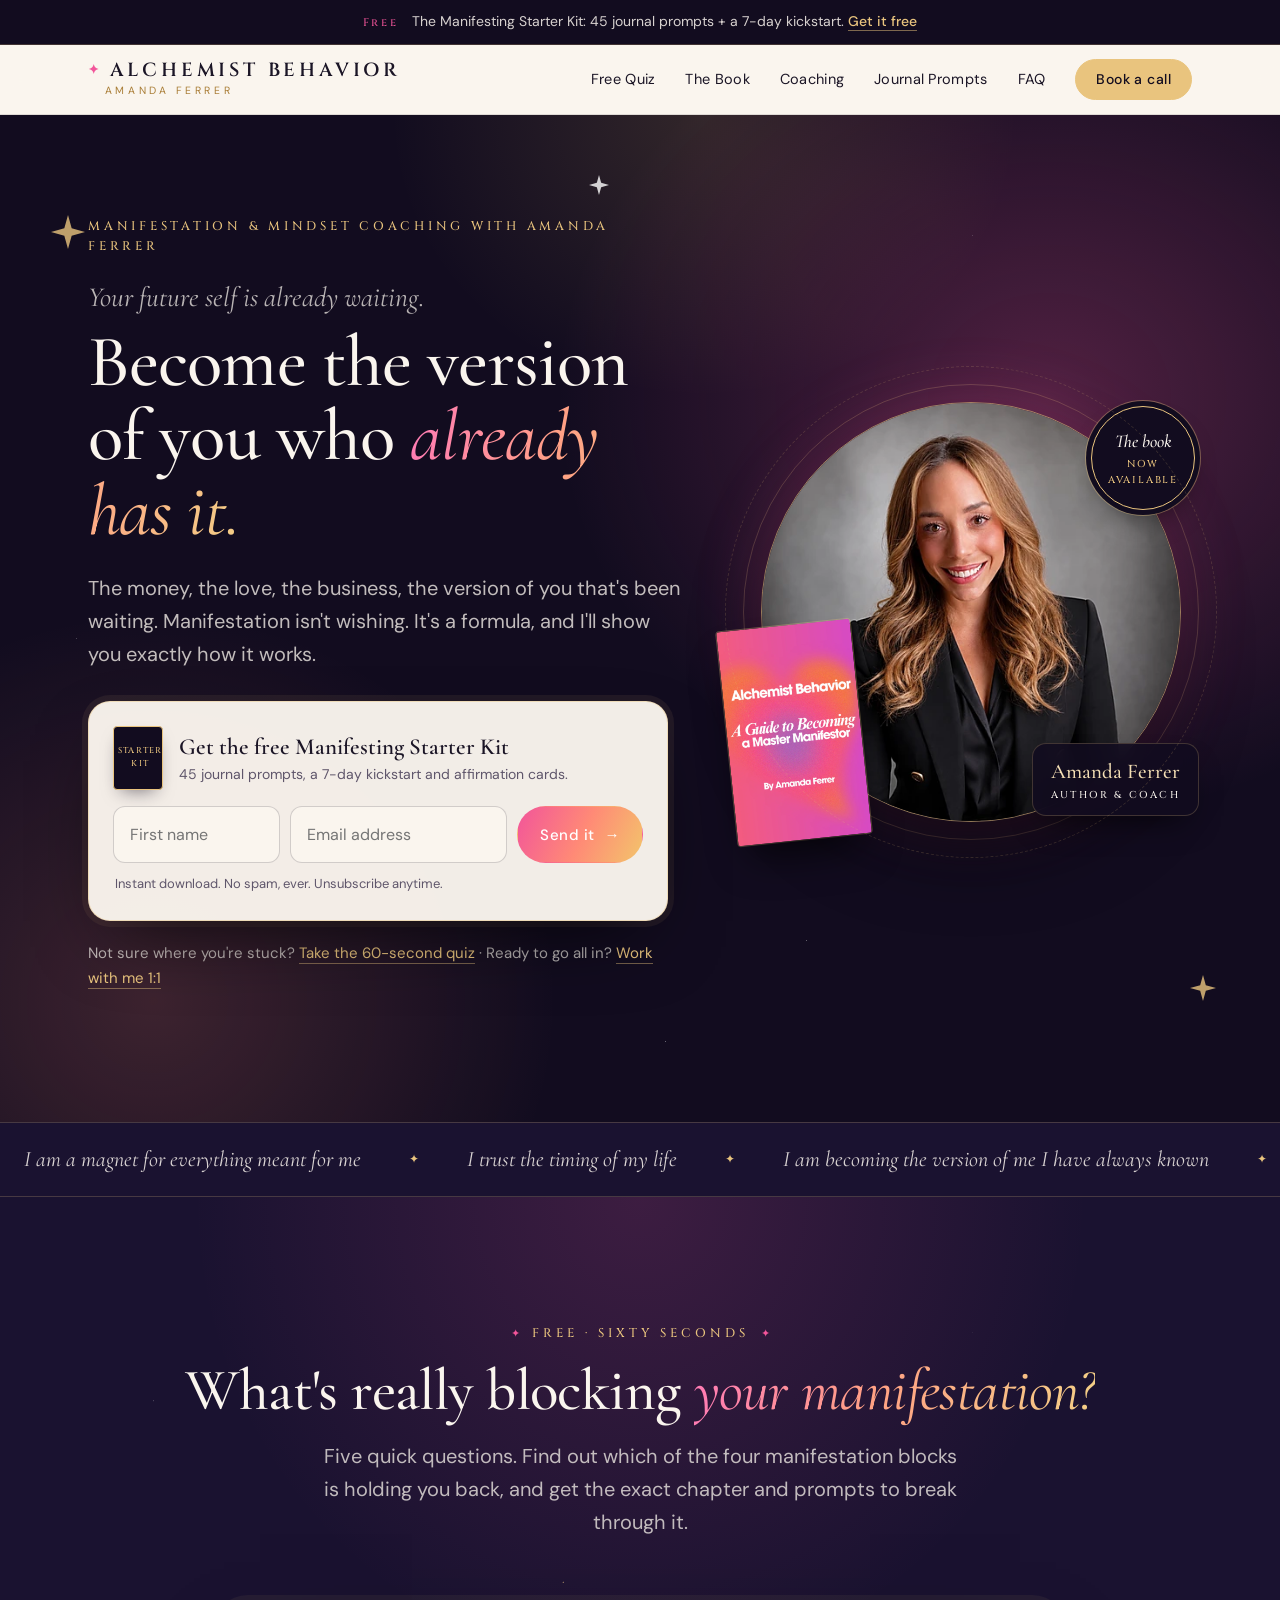
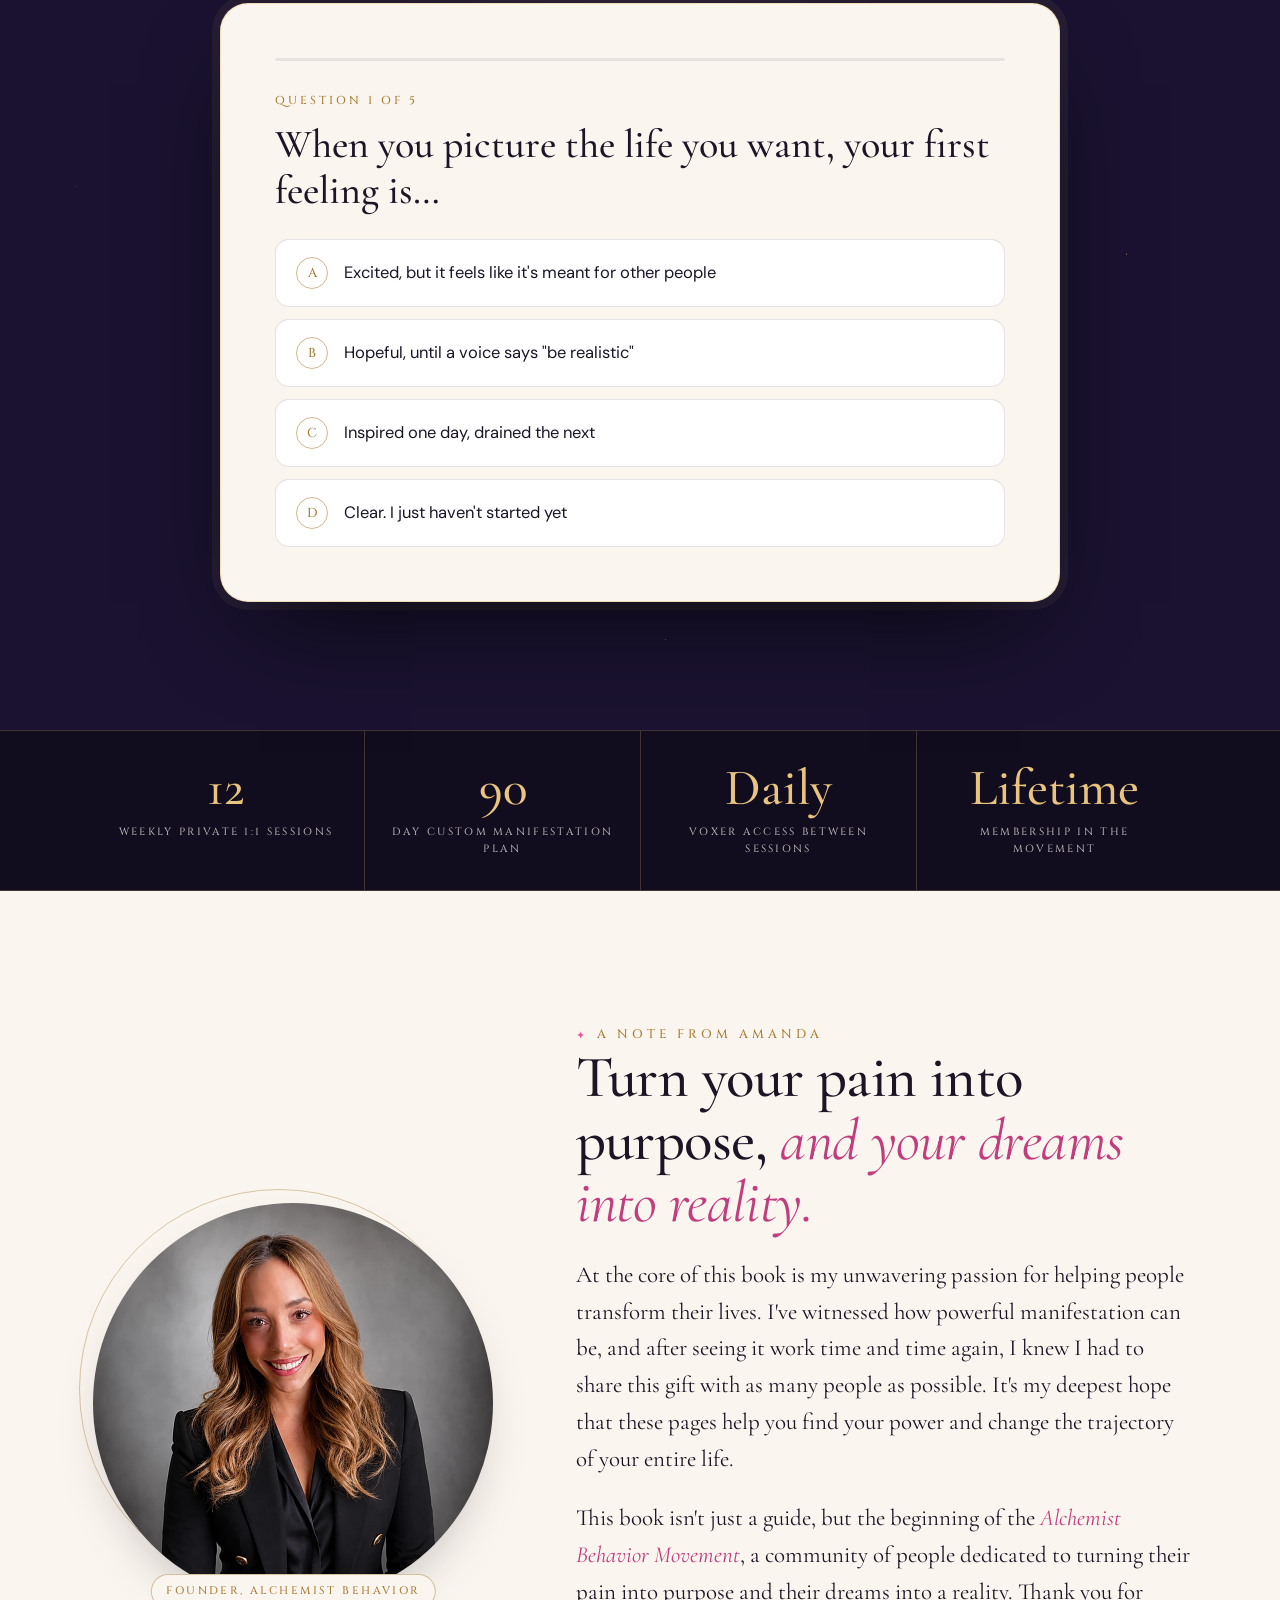
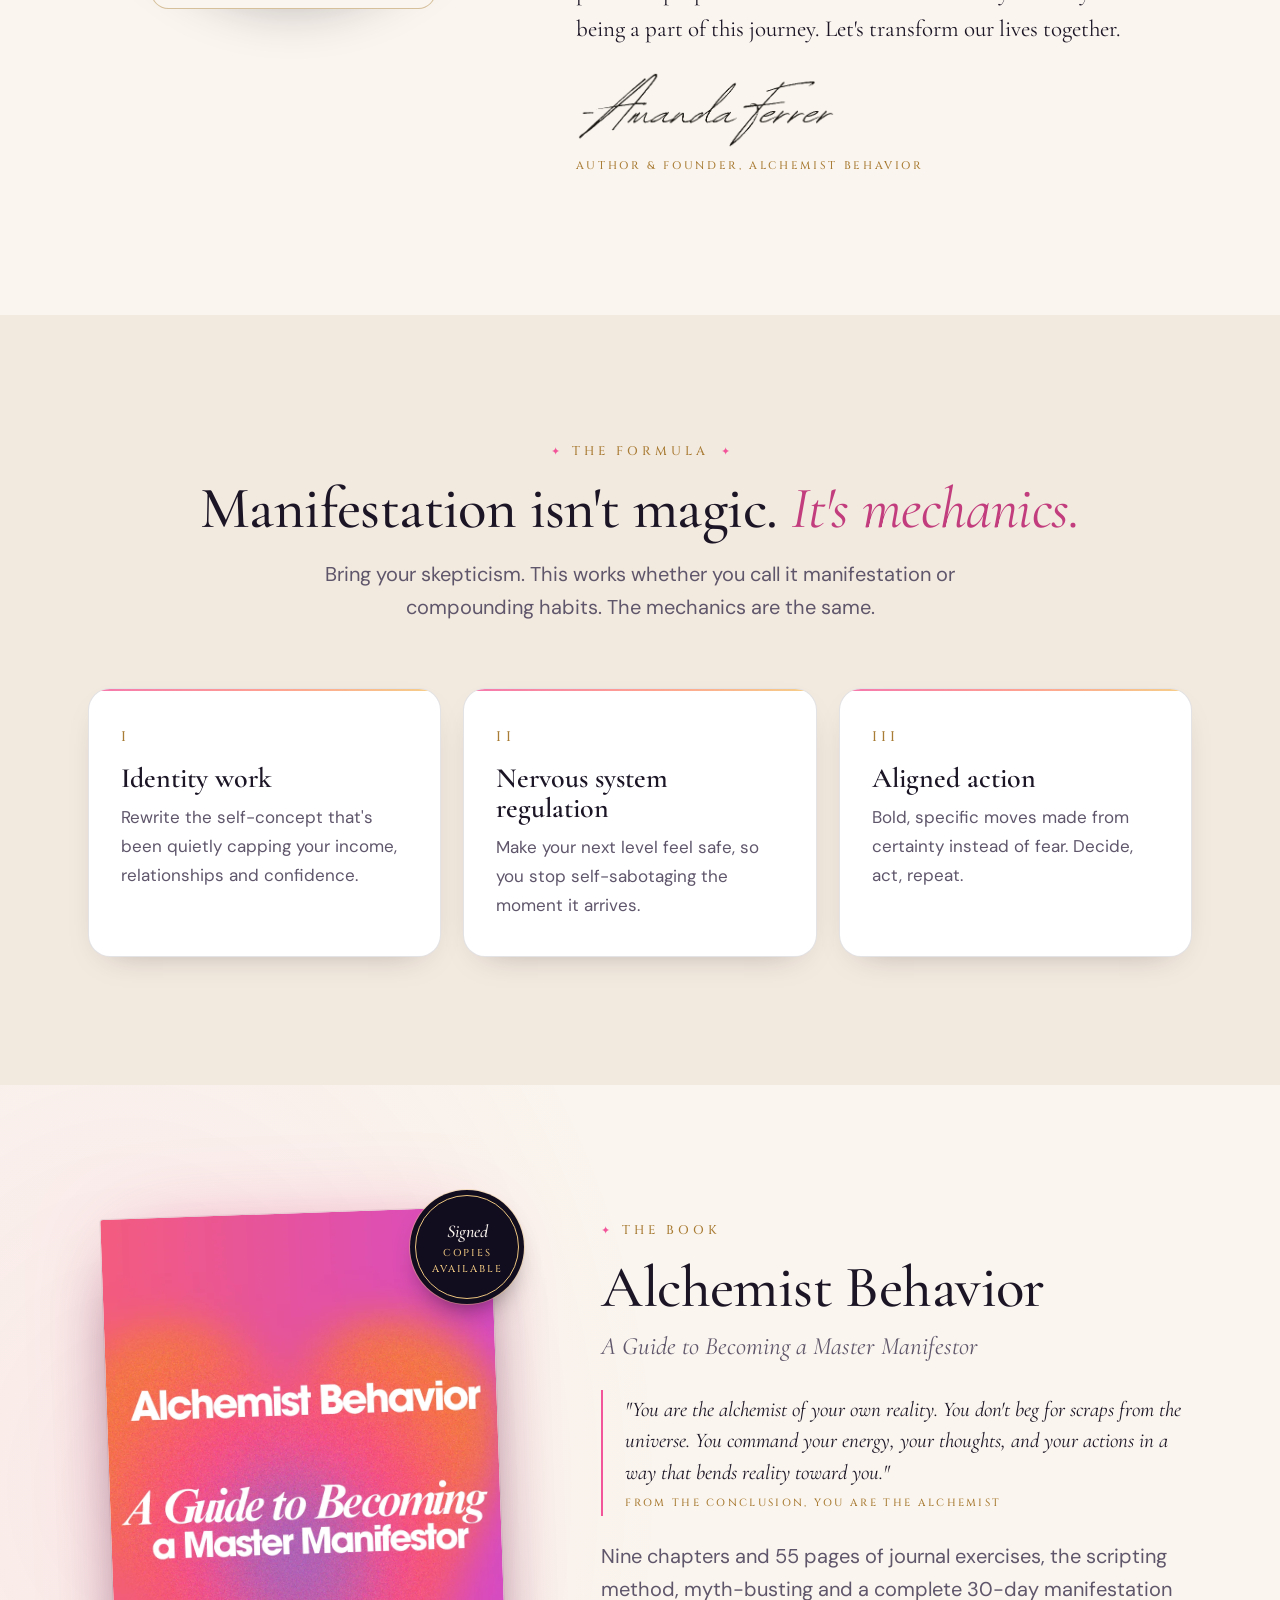
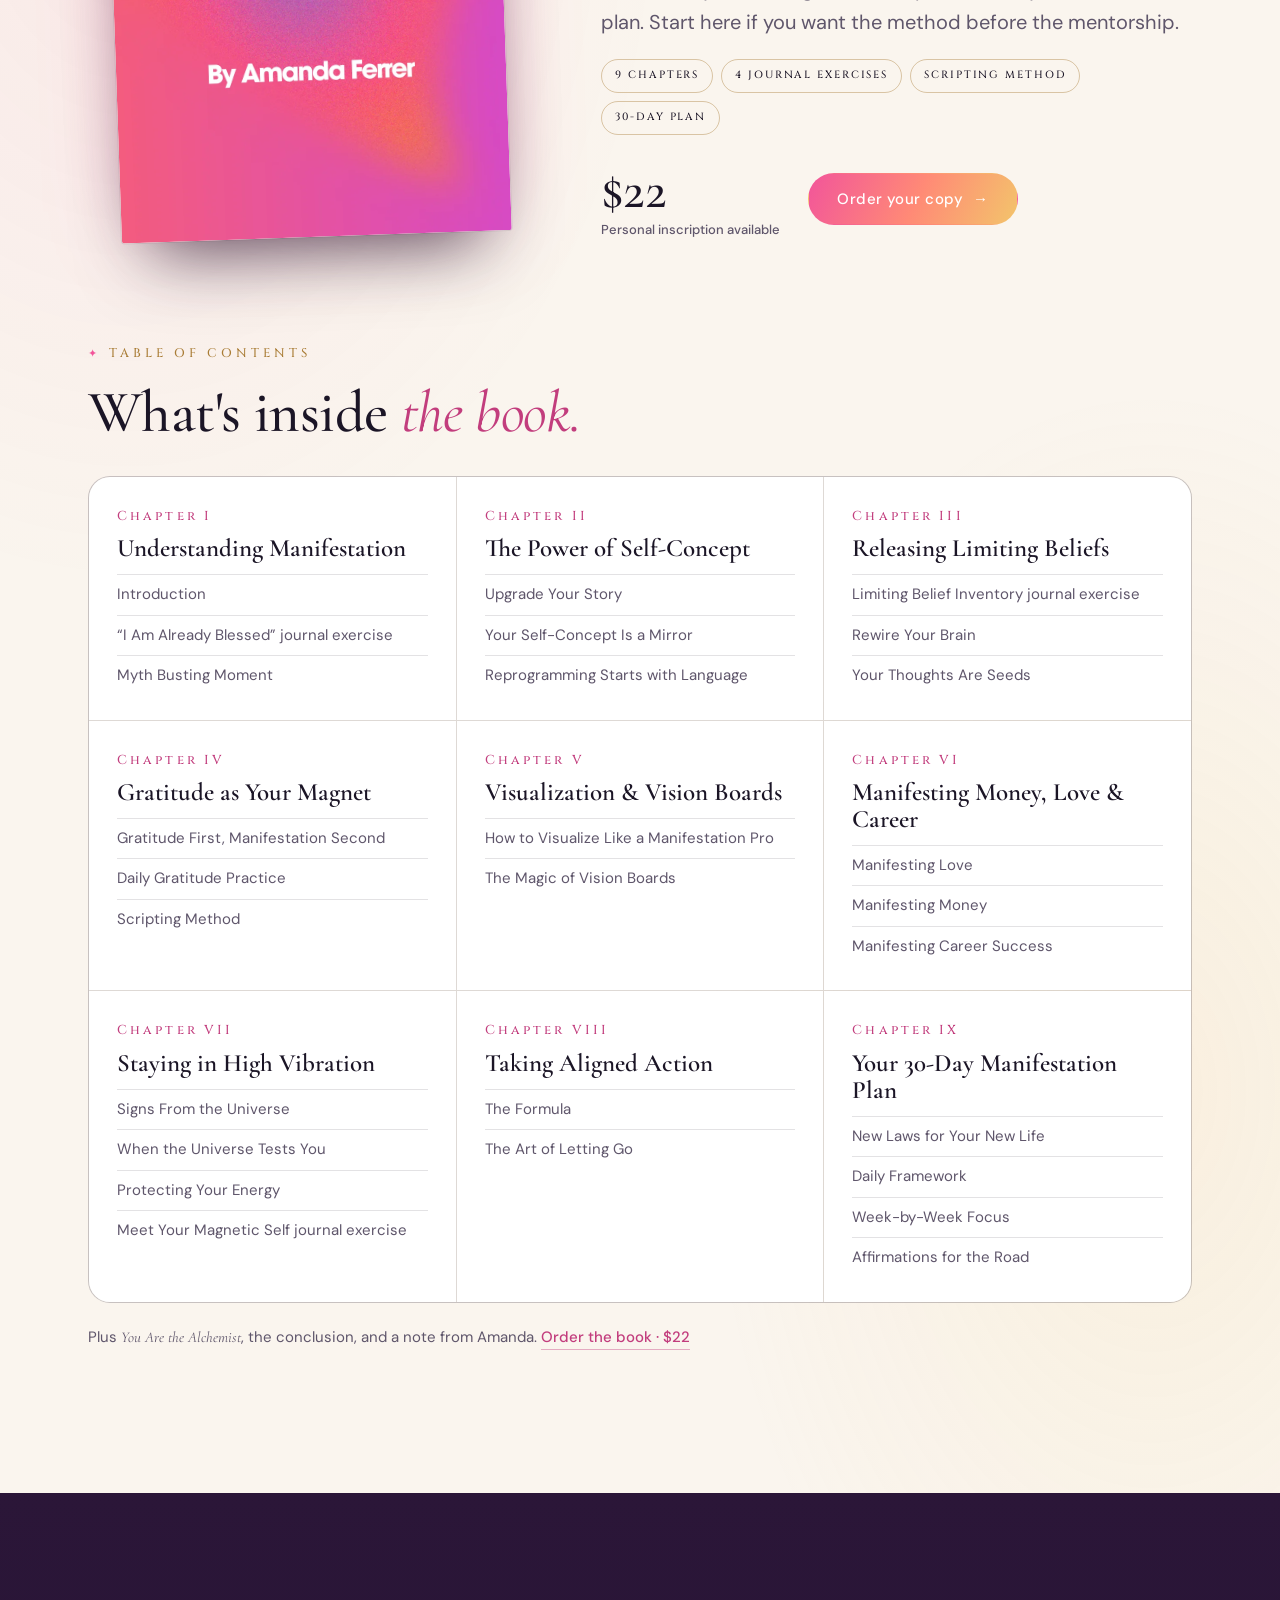
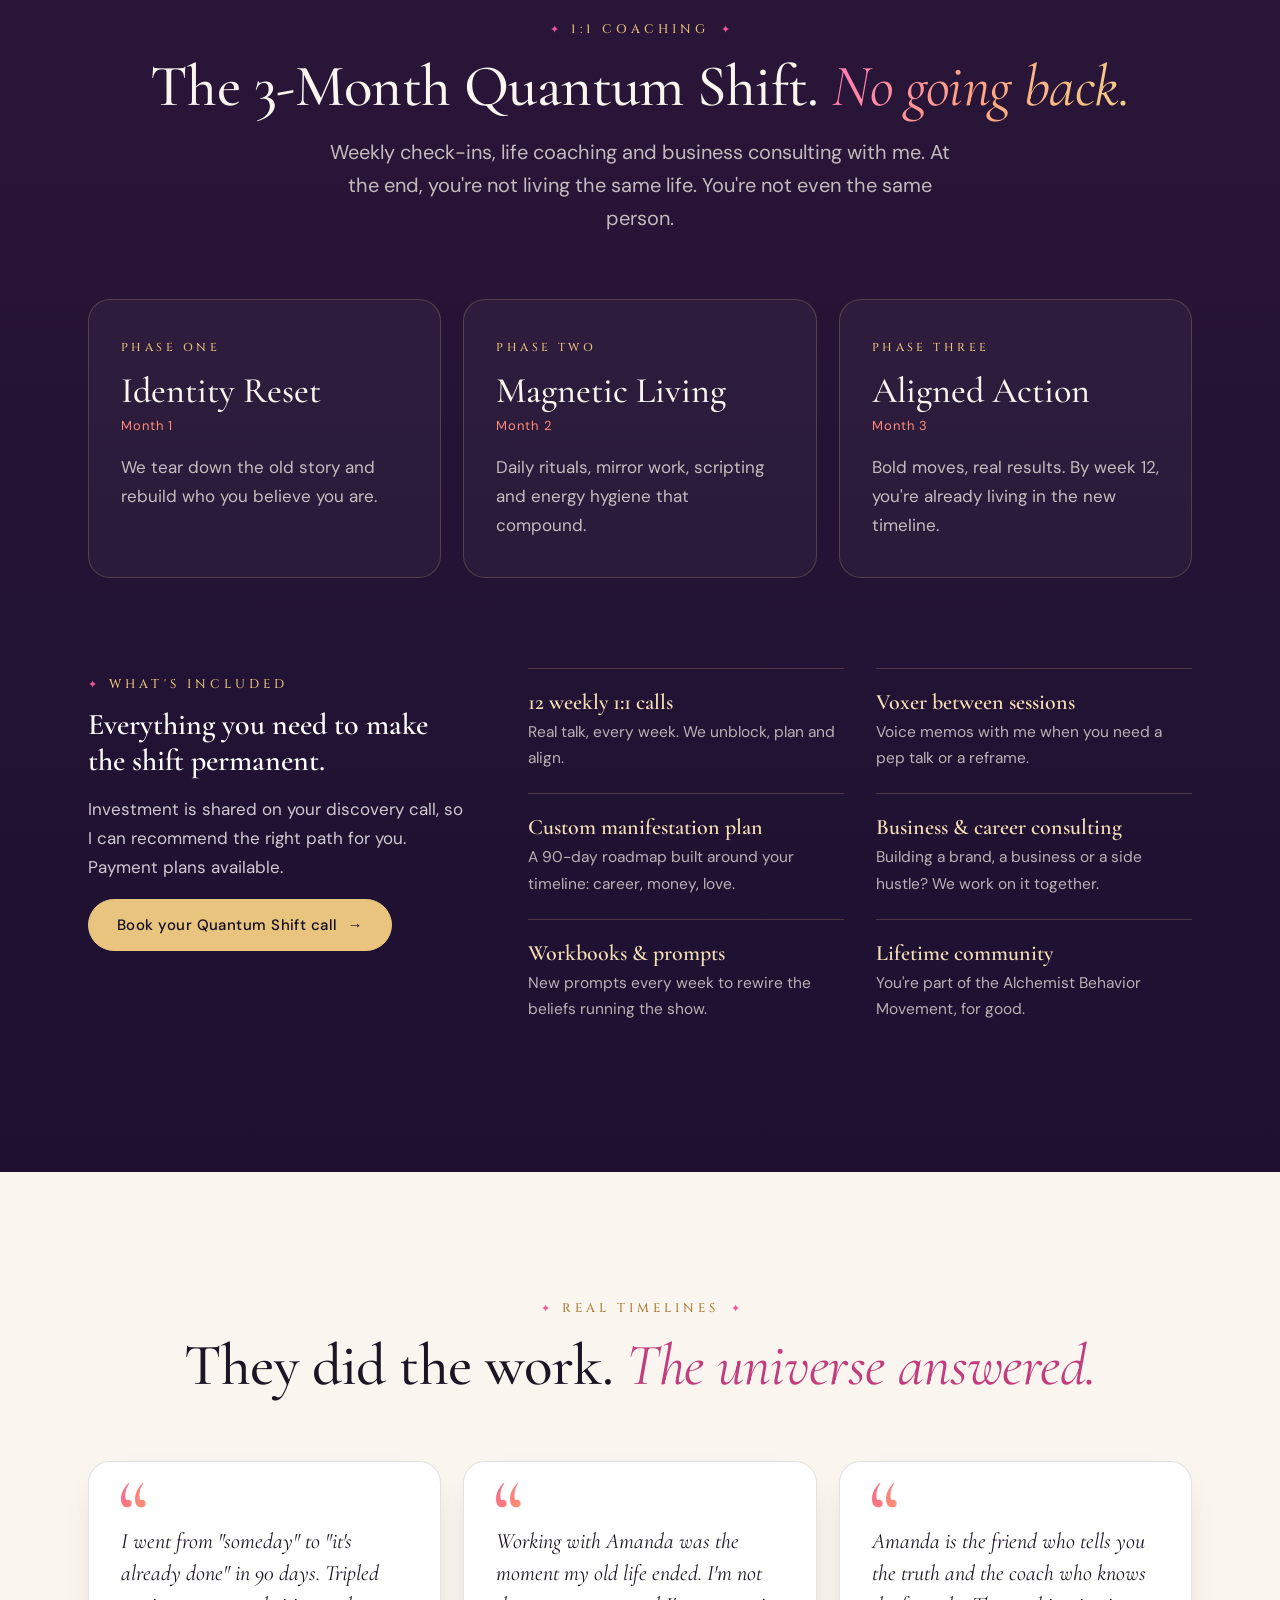
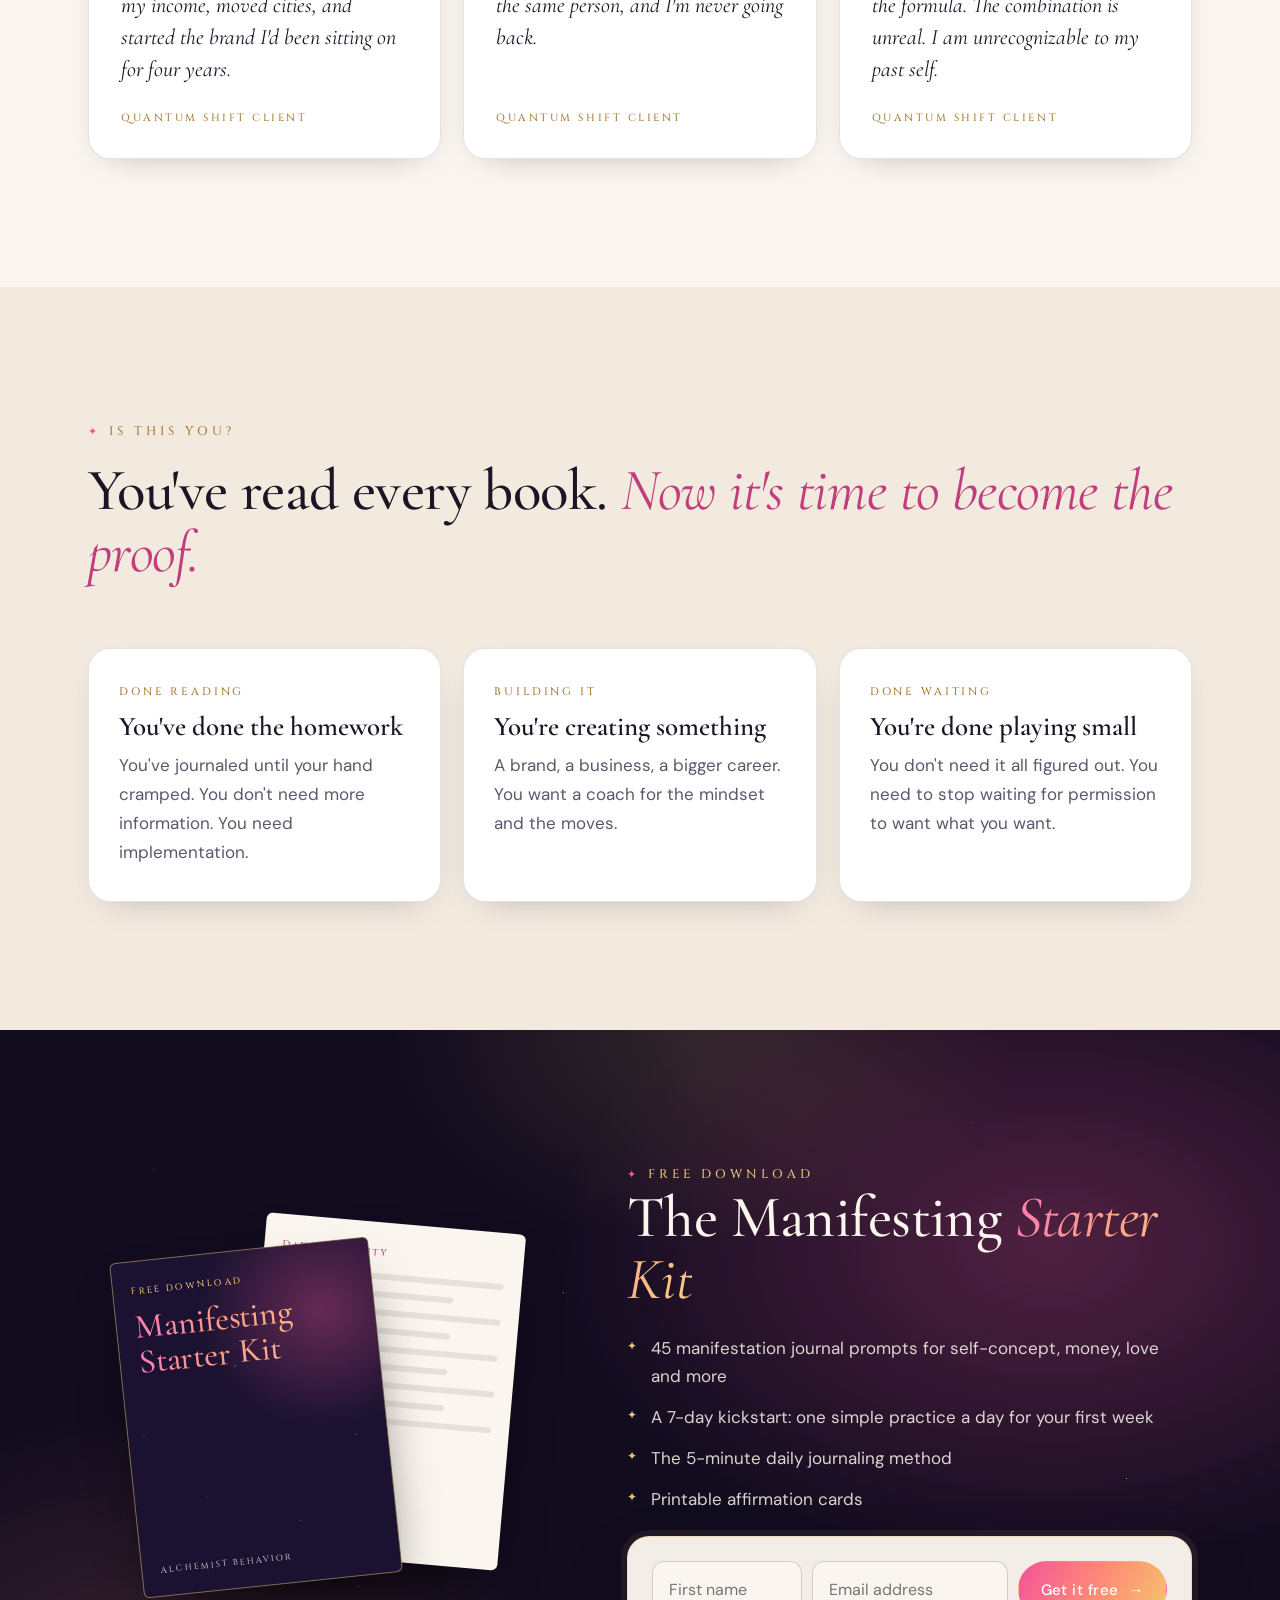
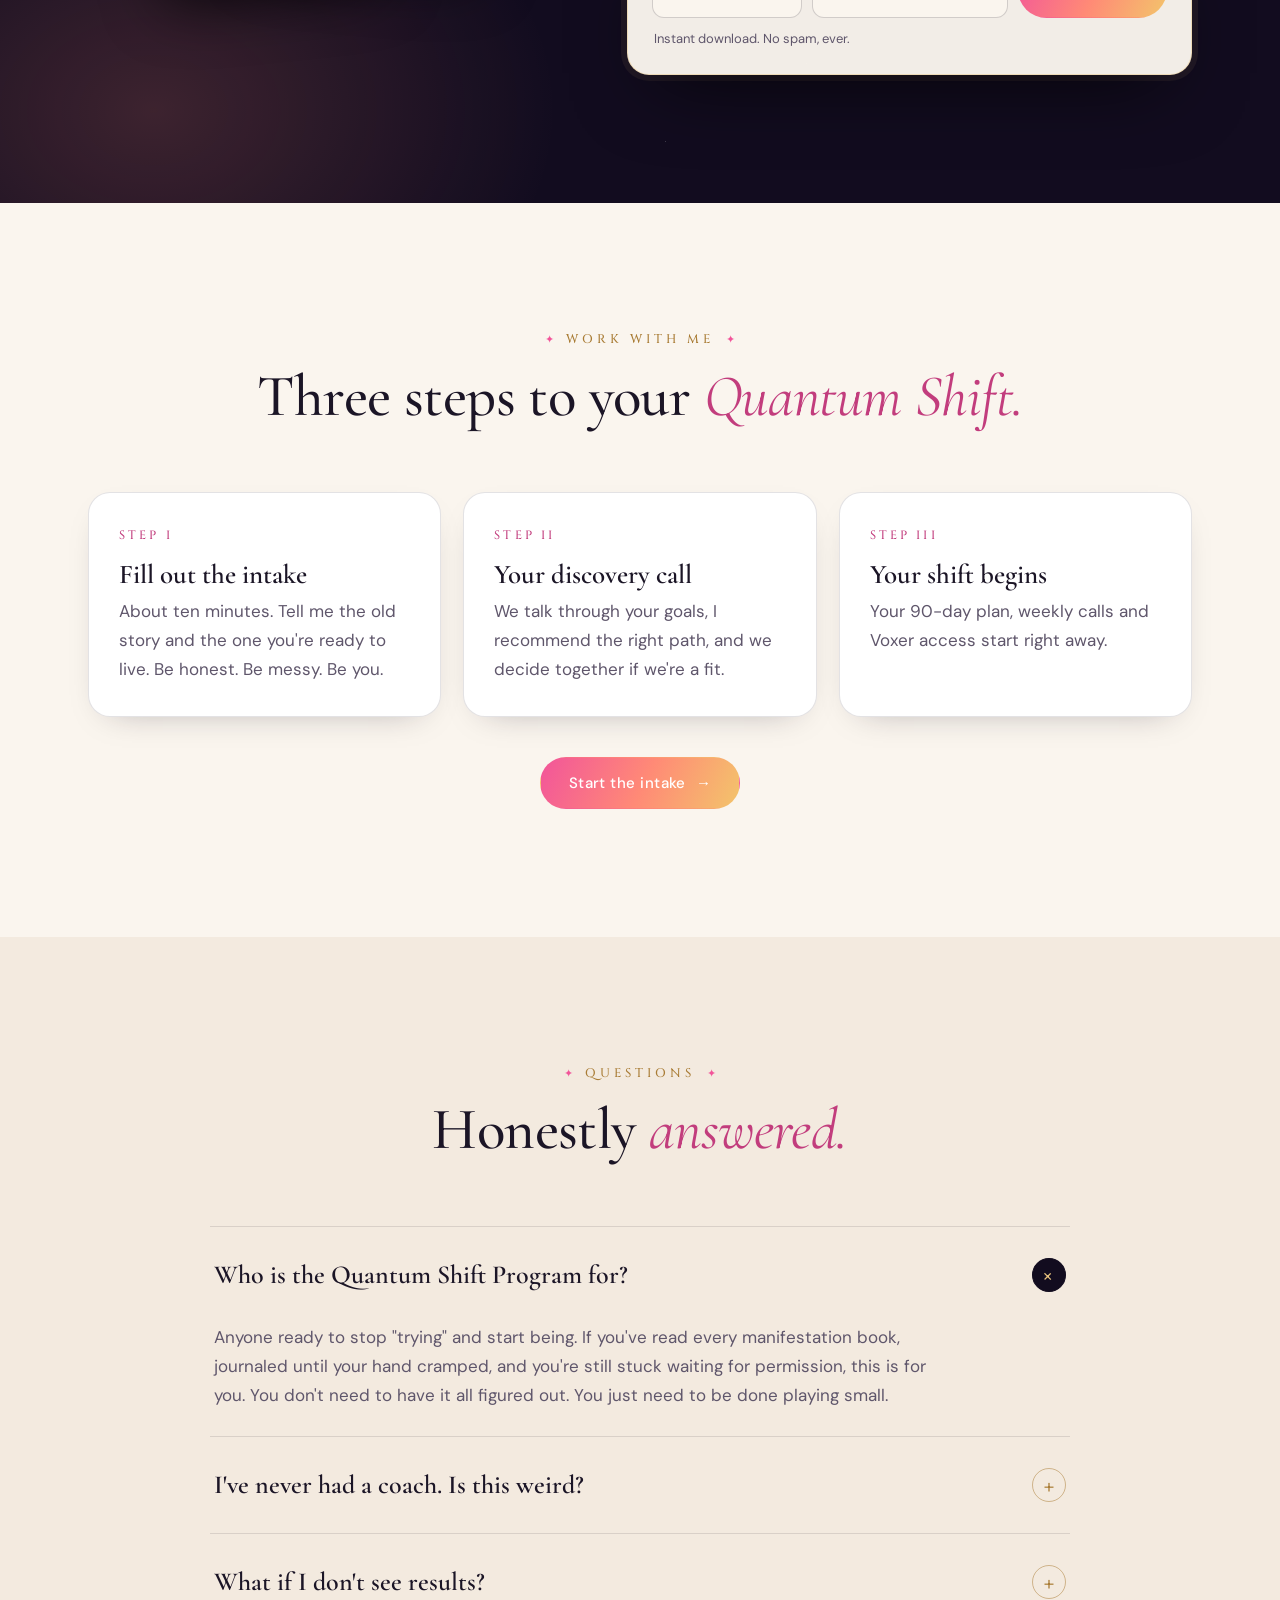
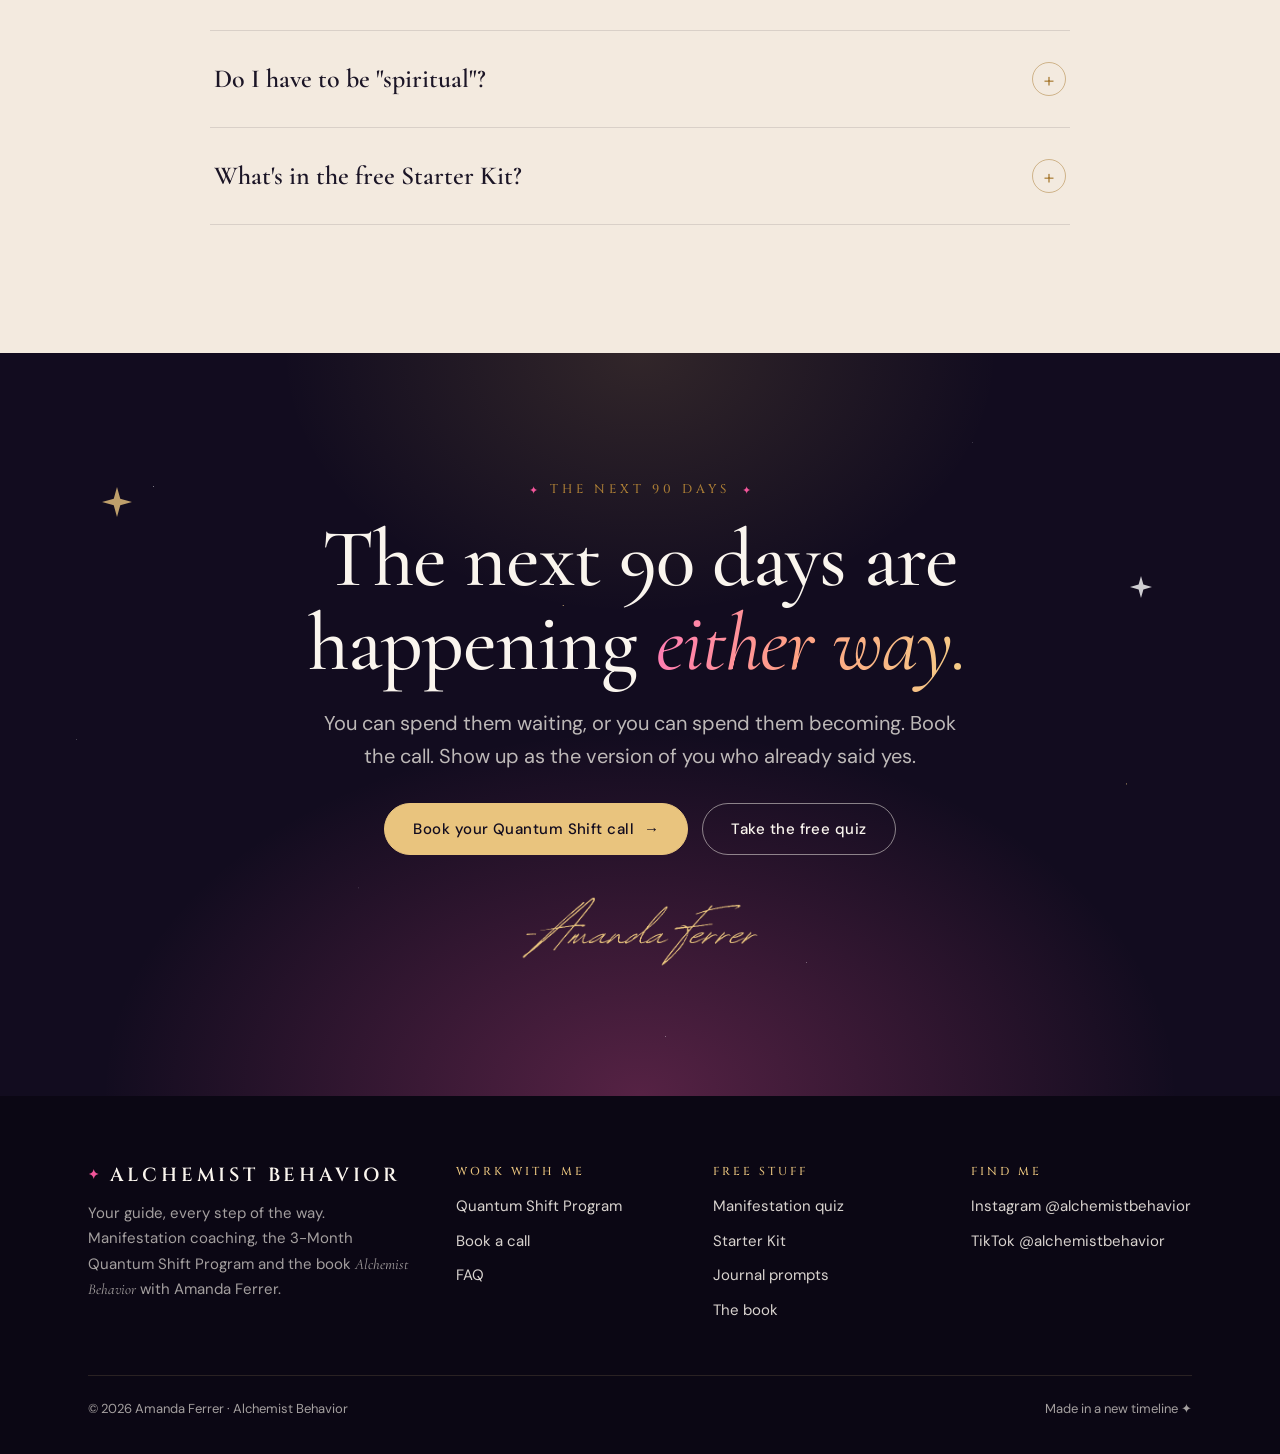
==== commit 5a02793c: "Sharper headshot, remove price FAQ, Starter Kit in book branding - Replace headshot with the new hig" ====
--- a/index.html
+++ b/index.html
@@ -144,14 +144,6 @@
         },
         {
           "@type": "Question",
-          "name": "How much does the Quantum Shift Program cost?",
-          "acceptedAnswer": {
-            "@type": "Answer",
-            "text": "Pricing is shared on the discovery call so Amanda can recommend the right path for you. Payment plans are available."
-          }
-        },
-        {
-          "@type": "Question",
           "name": "I've never had a coach. Is this weird?",
           "acceptedAnswer": {
             "@type": "Answer",
@@ -601,7 +593,6 @@
         </div>
         <div class="faq reveal">
           <details open><summary>Who is the Quantum Shift Program for?</summary><div><p>Anyone ready to stop "trying" and start being. If you've read every manifestation book, journaled until your hand cramped, and you're still stuck waiting for permission, this is for you. You don't need to have it all figured out. You just need to be done playing small.</p></div></details>
-          <details><summary>How much does it cost?</summary><div><p>Pricing is shared on the discovery call so I can recommend the right path for you. The investment is meaningful, because the shift is meaningful. Payment plans available.</p></div></details>
           <details><summary>I've never had a coach. Is this weird?</summary><div><p>Nope. It's a conversation with someone who has done the work and now helps other people do it. We talk like friends. We laugh. We get real. We make a plan. That's it.</p></div></details>
           <details><summary>What if I don't see results?</summary><div><p>You will, but only if you do the work. This isn't magic. It's identity work, nervous system regulation and aligned action. Show up for 90 days like the version of you who already has it, and the universe matches.</p></div></details>
           <details><summary>Do I have to be "spiritual"?</summary><div><p>No. Bring your skepticism. This works whether you call it manifestation or compounding habits. The mechanics are the same: show up, decide, take aligned action, repeat.</p></div></details>
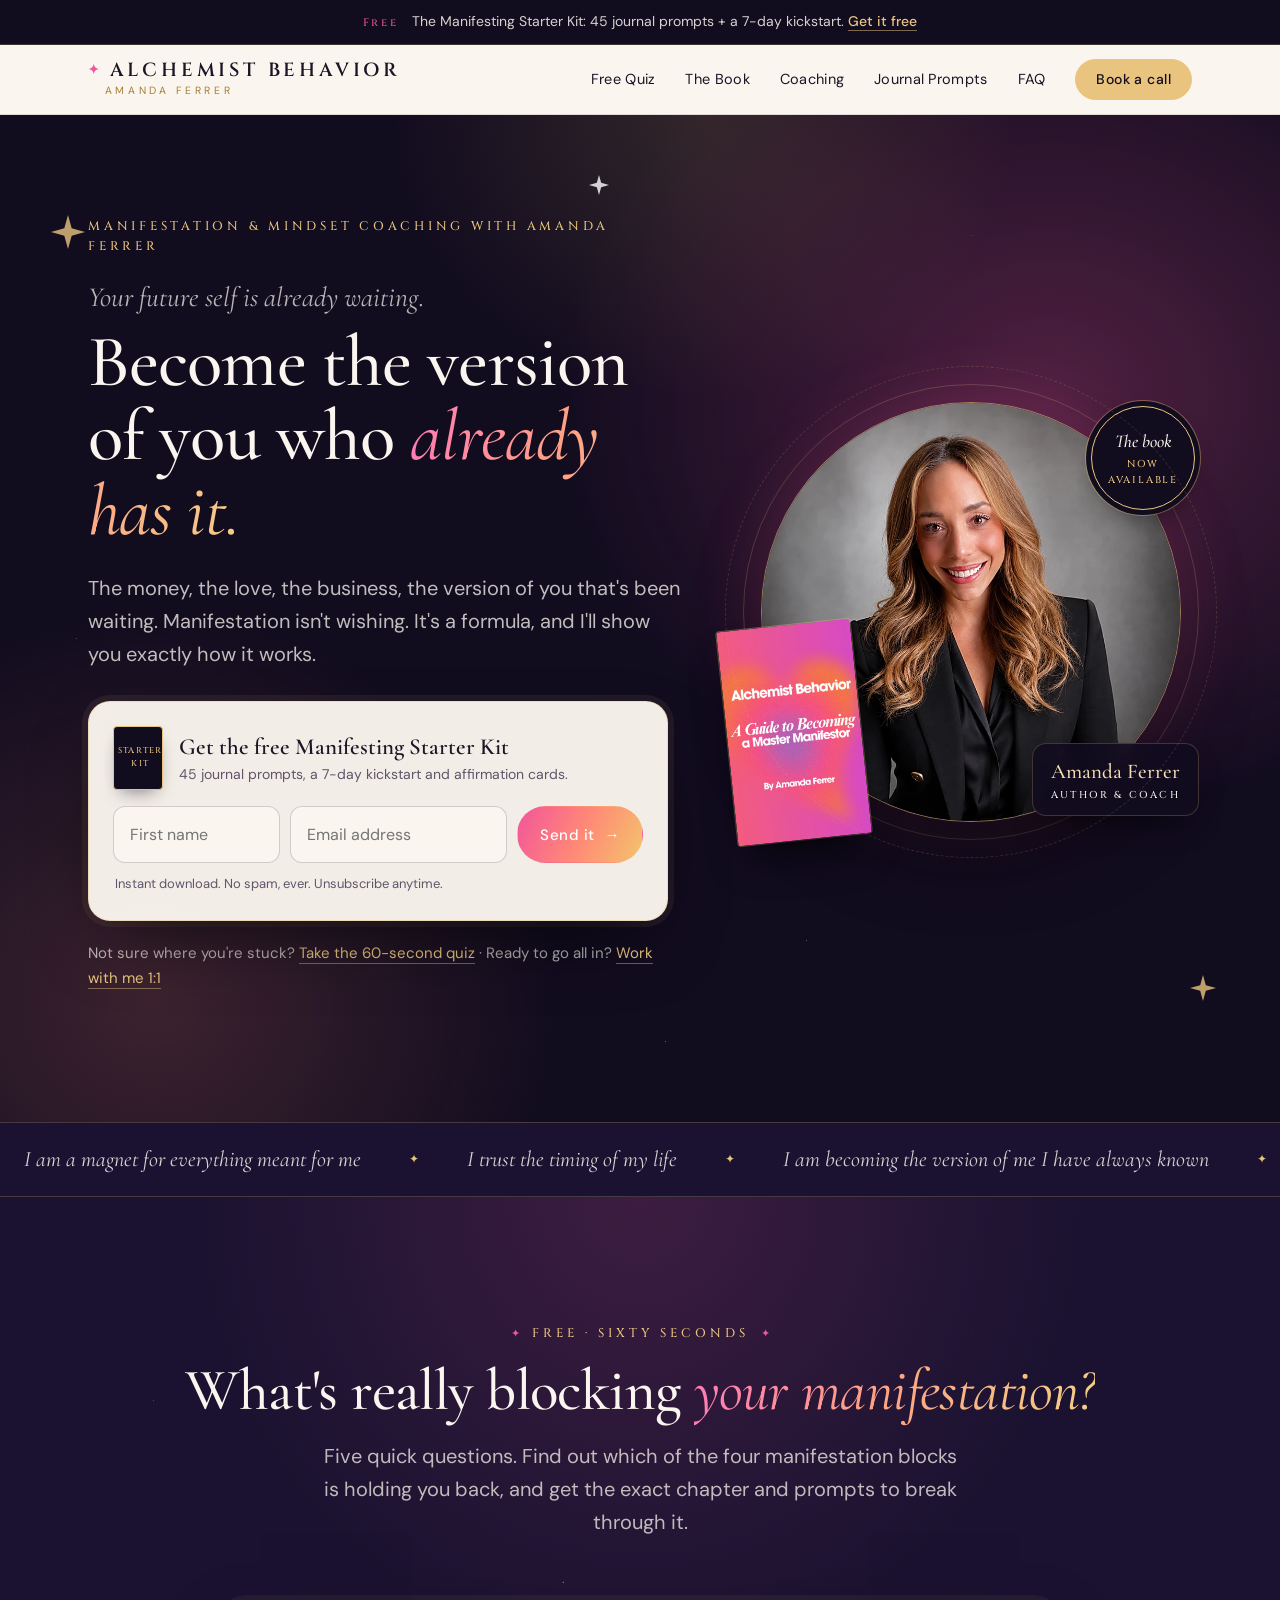
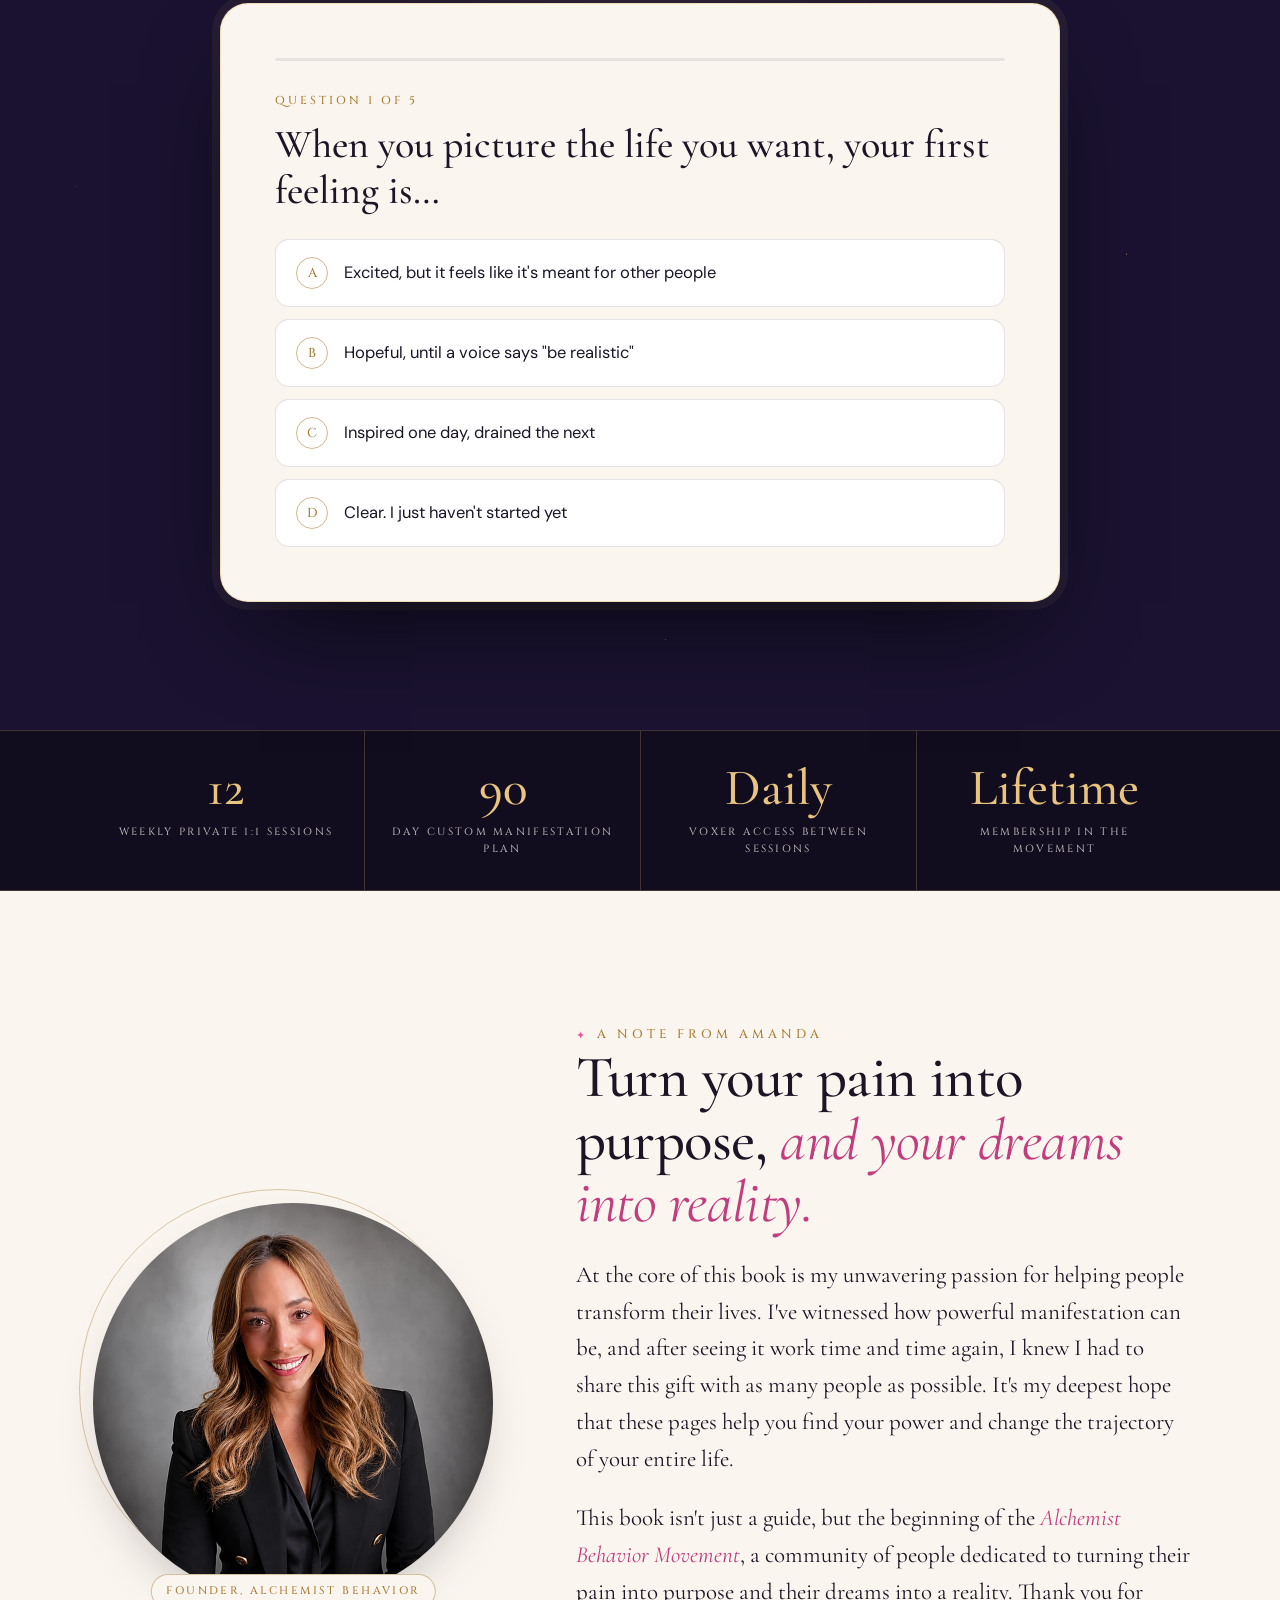
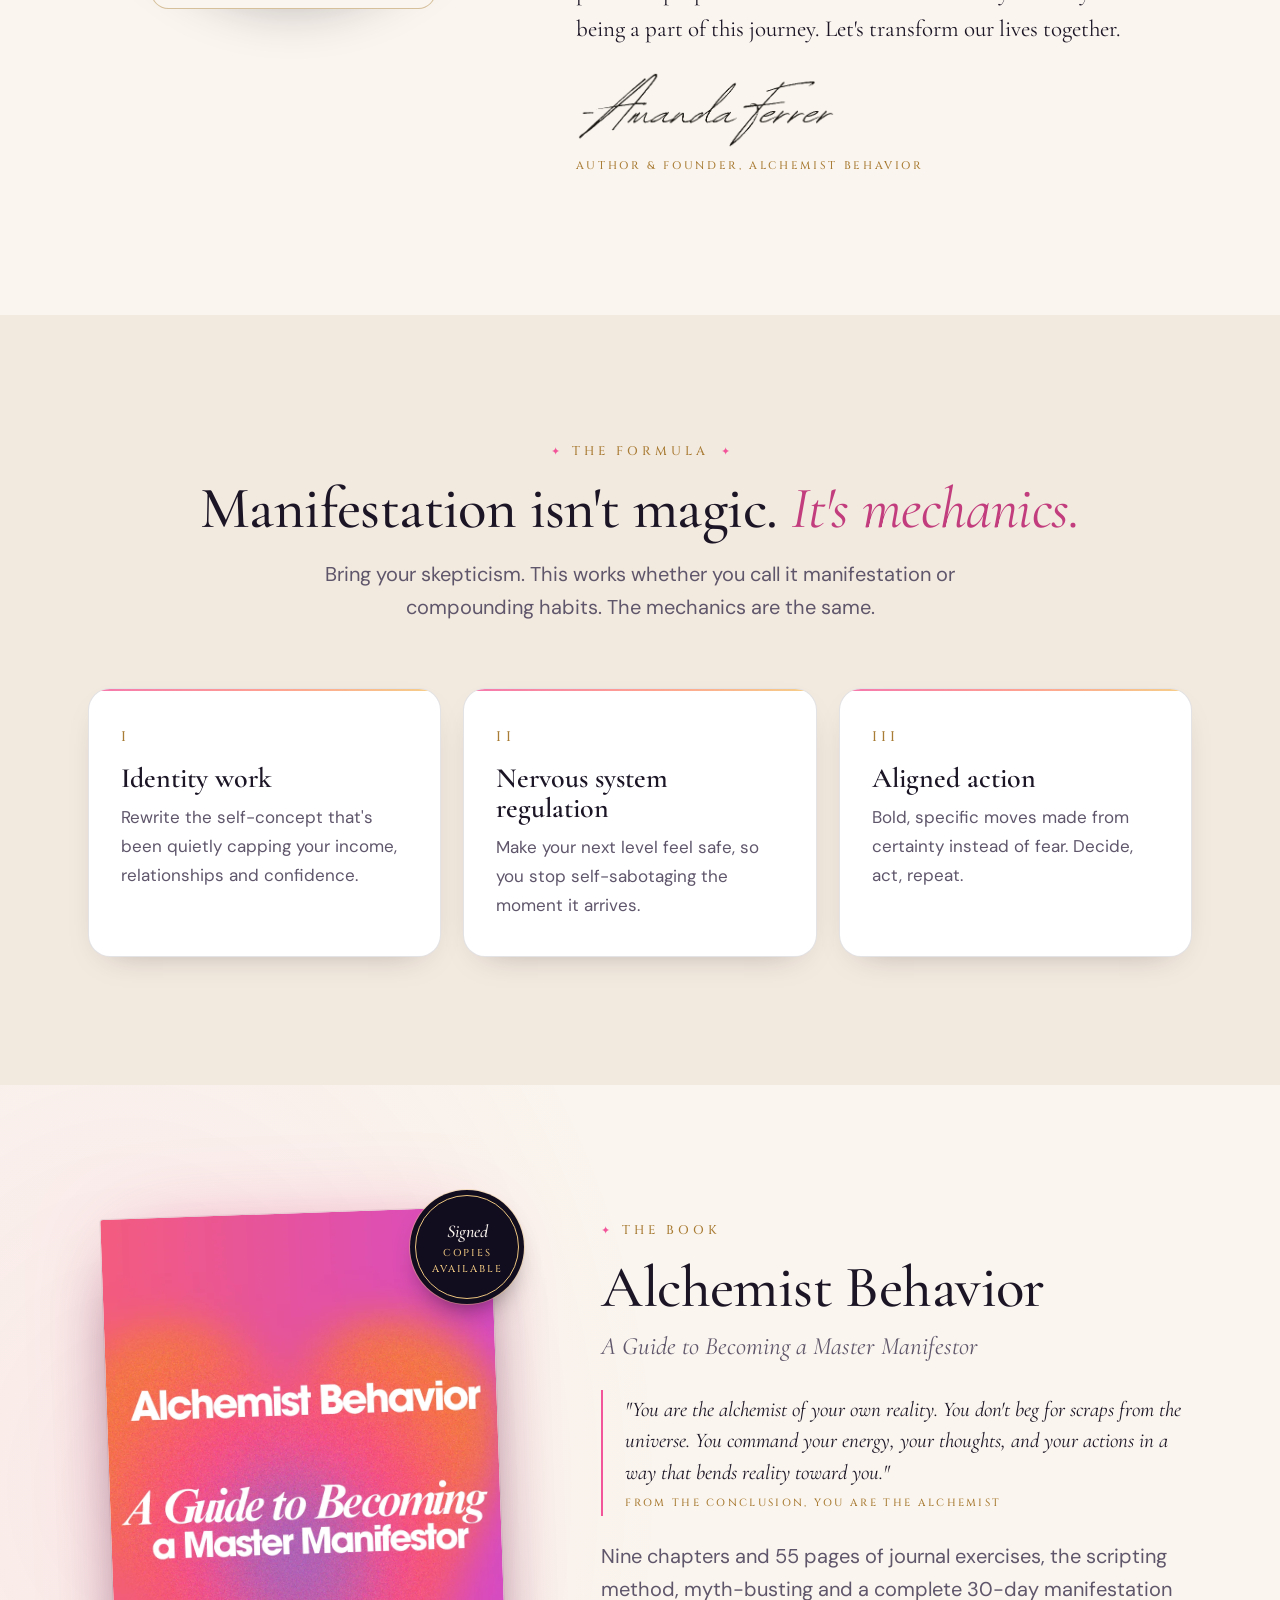
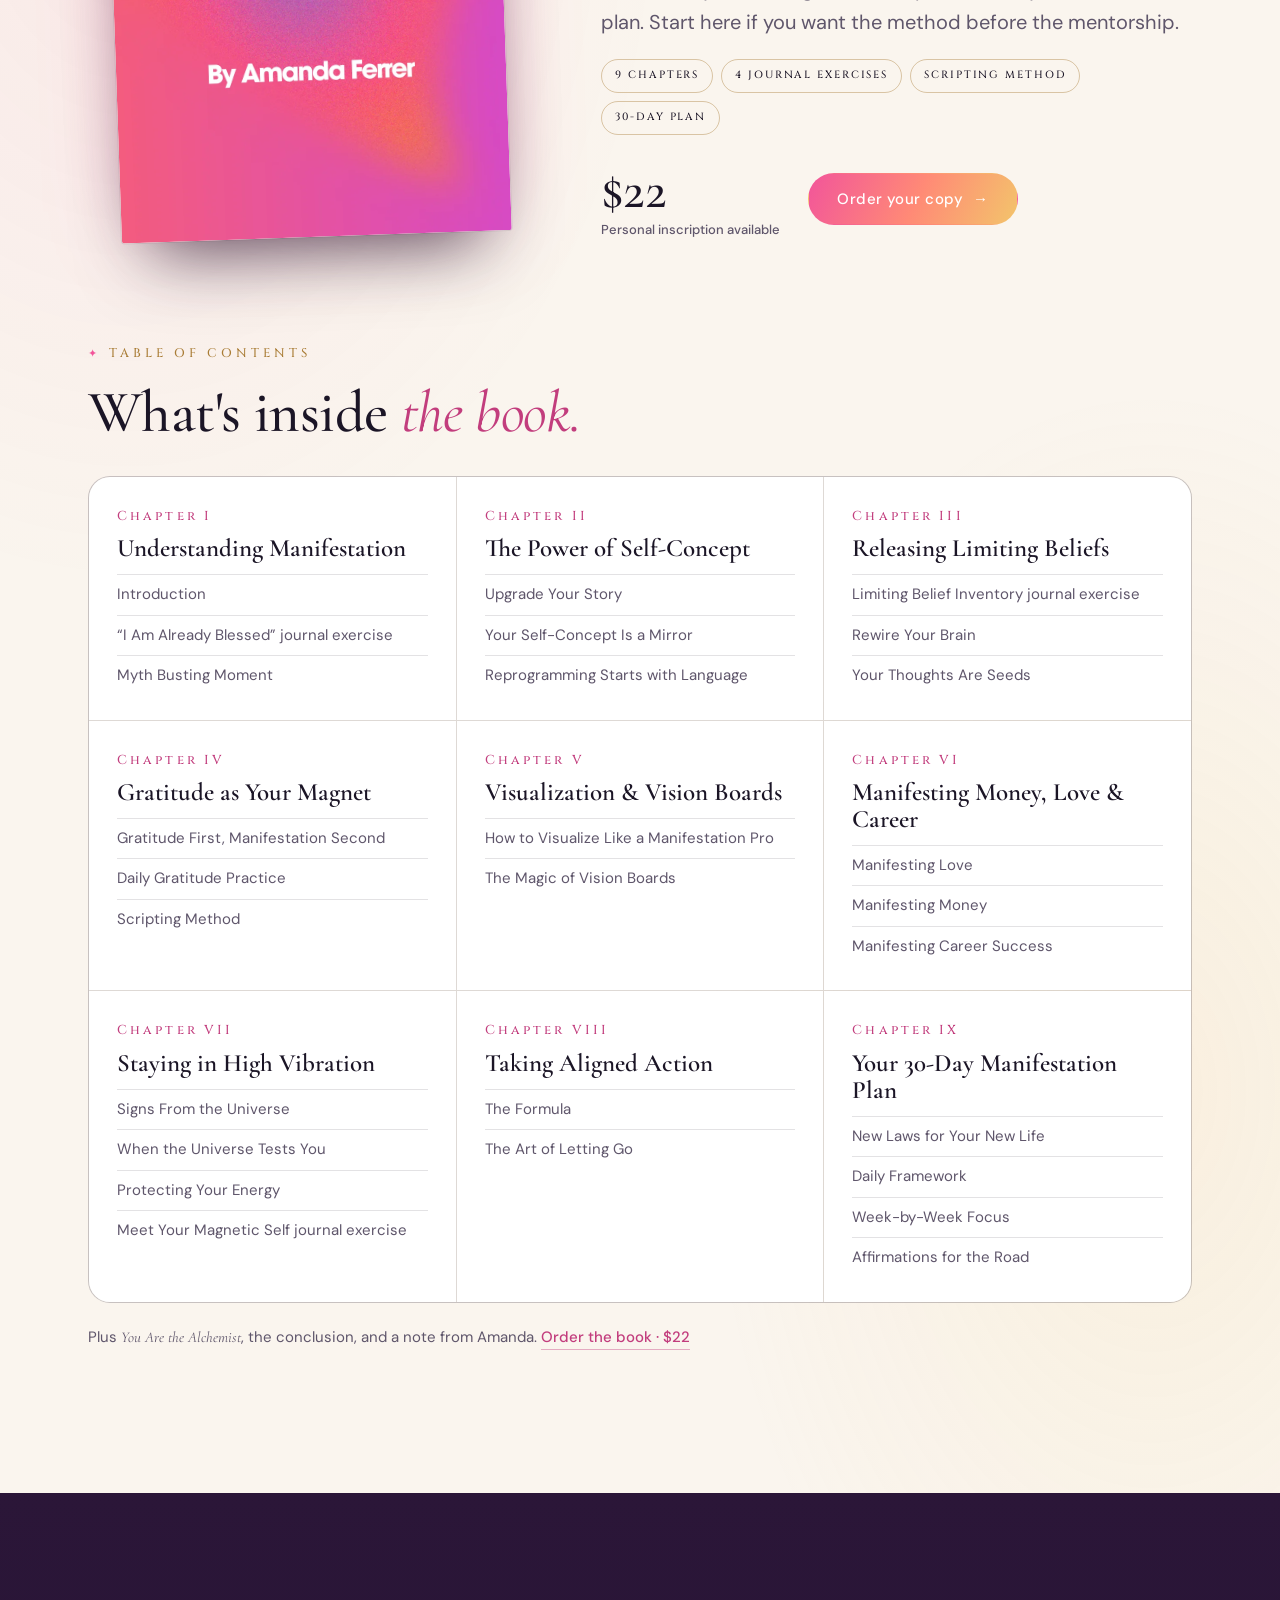
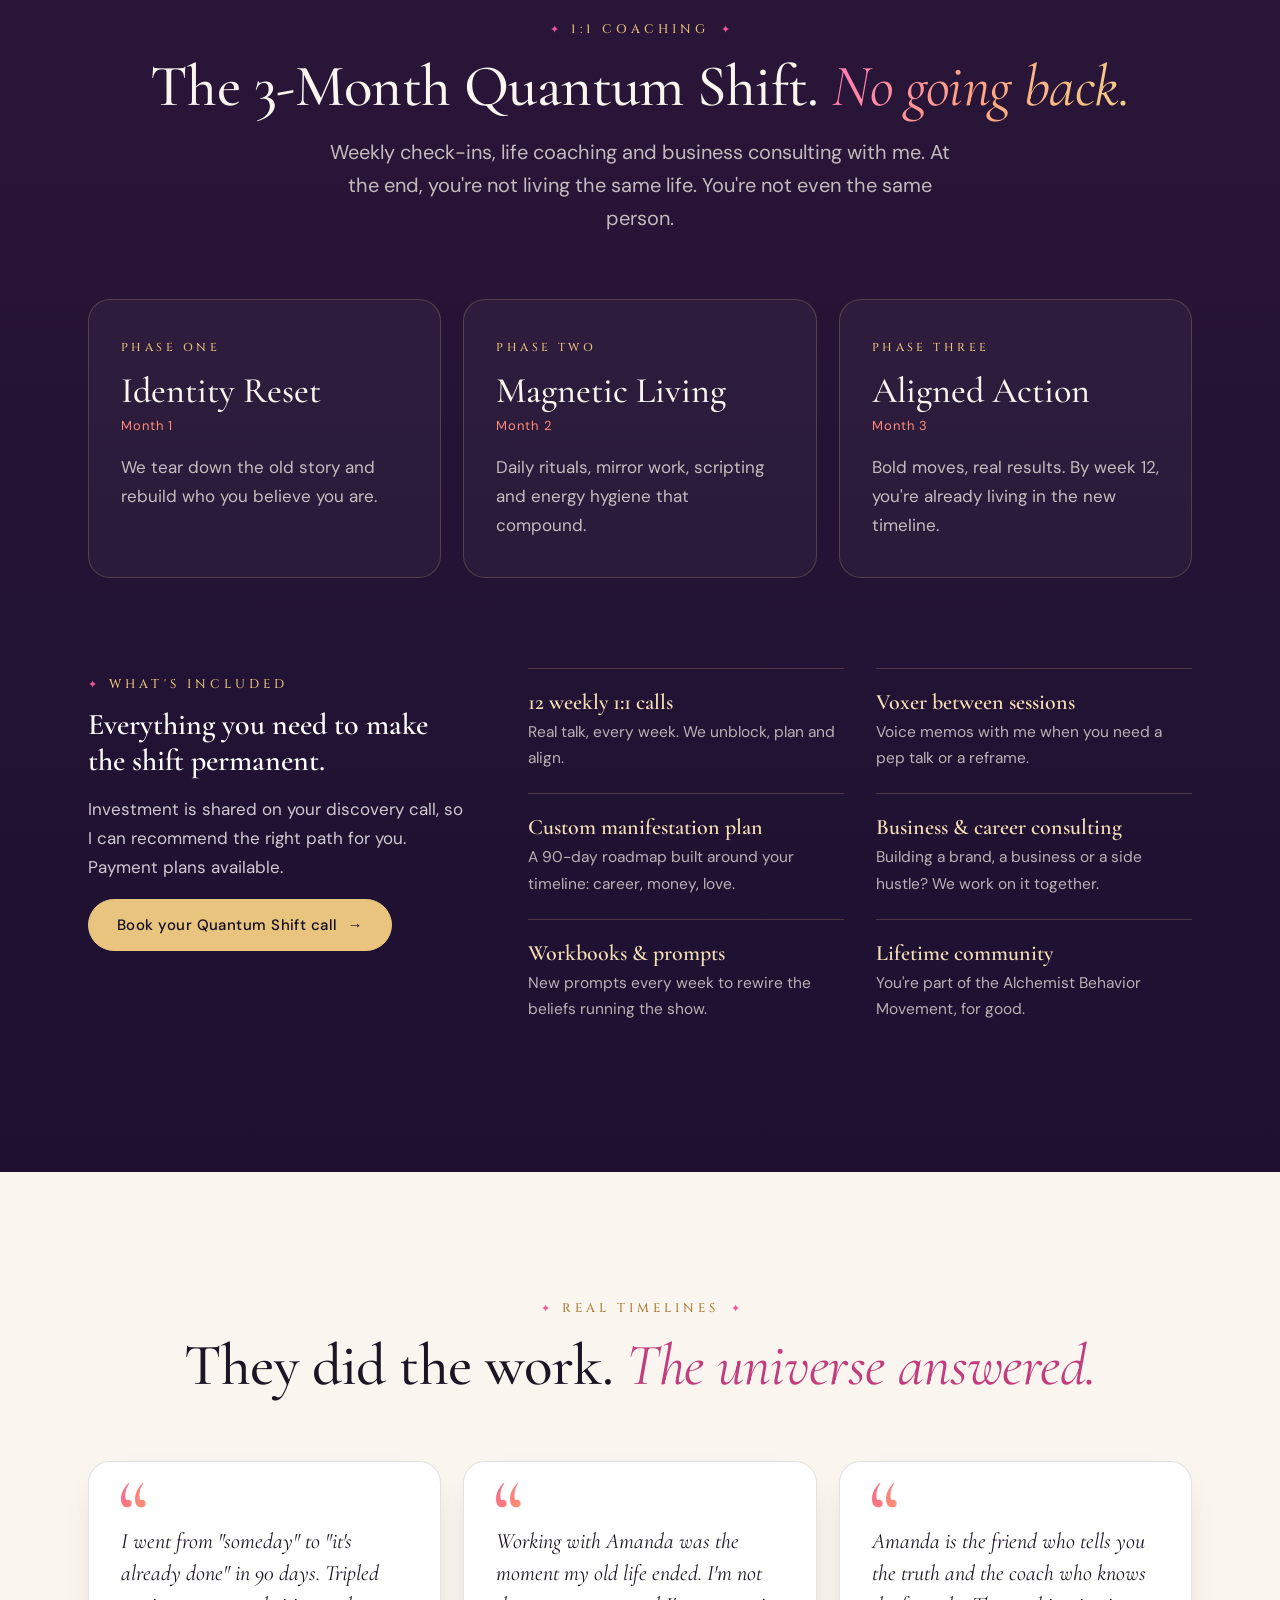
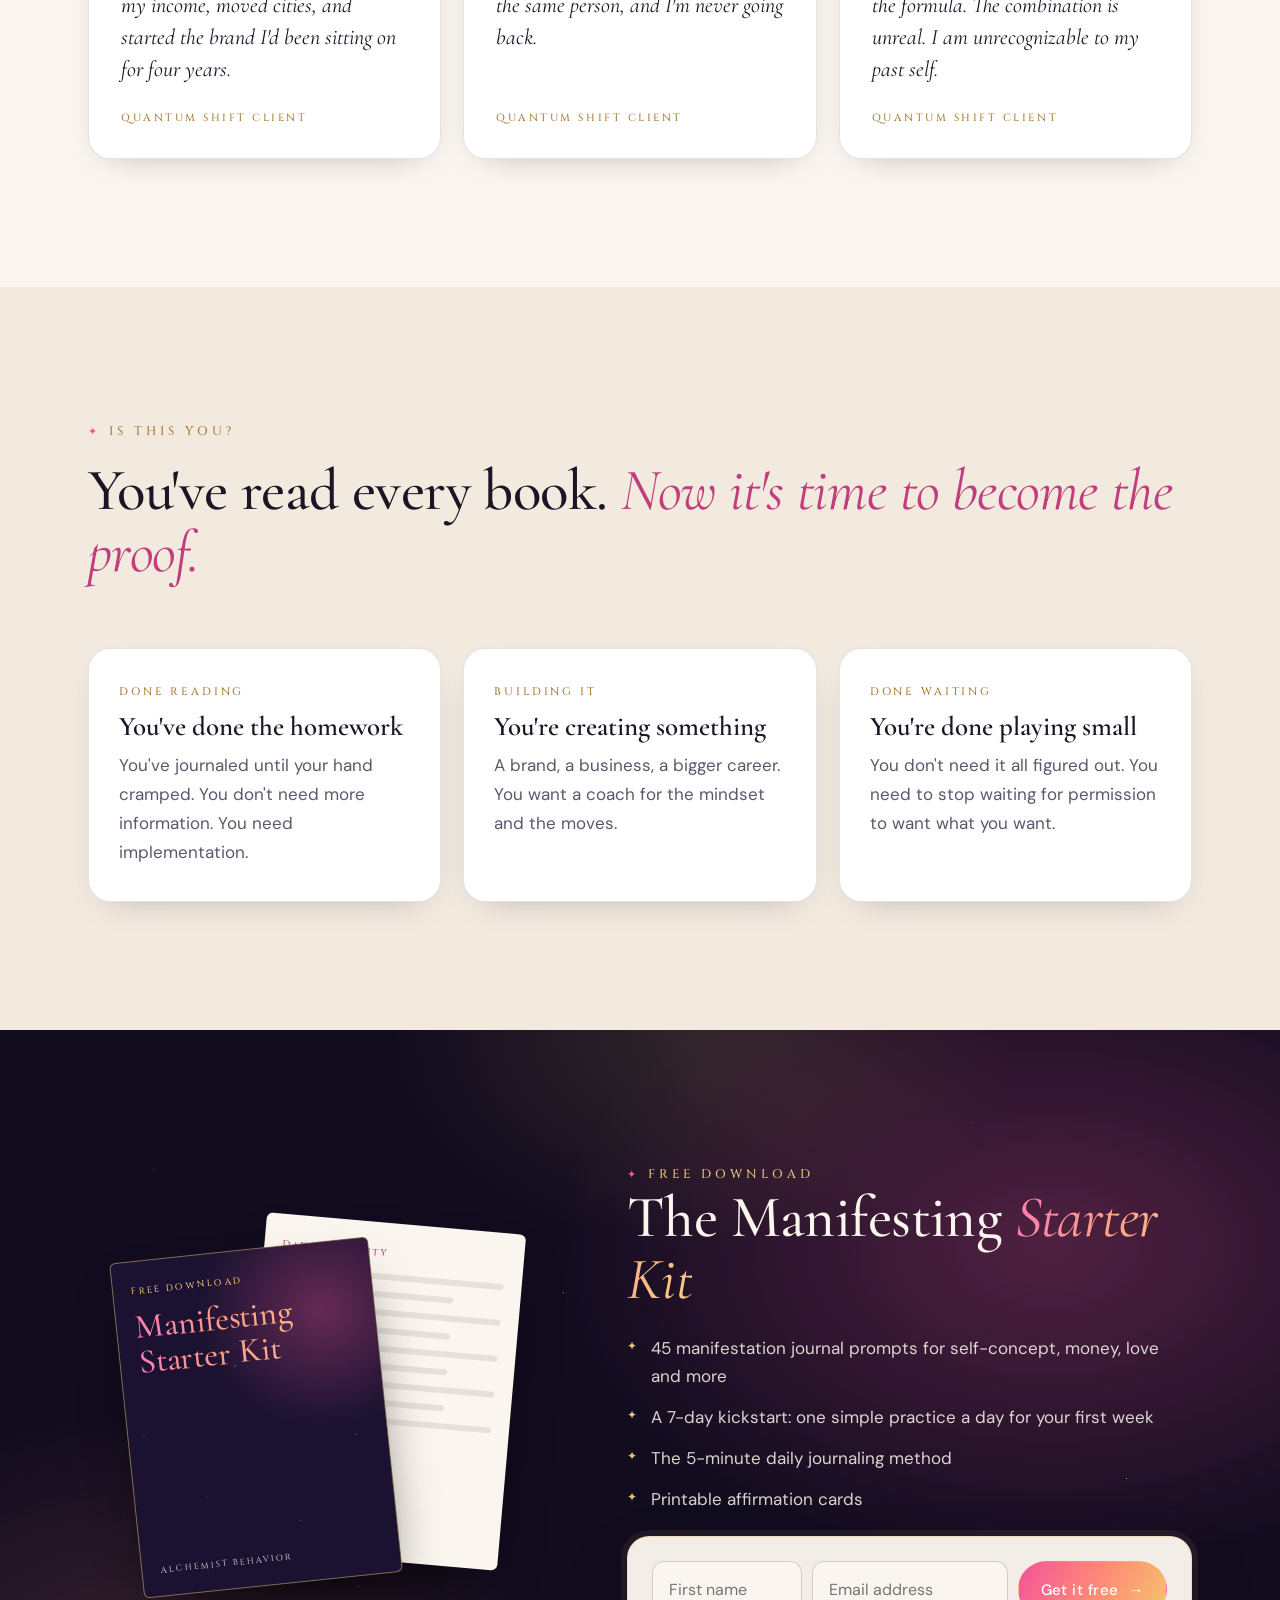
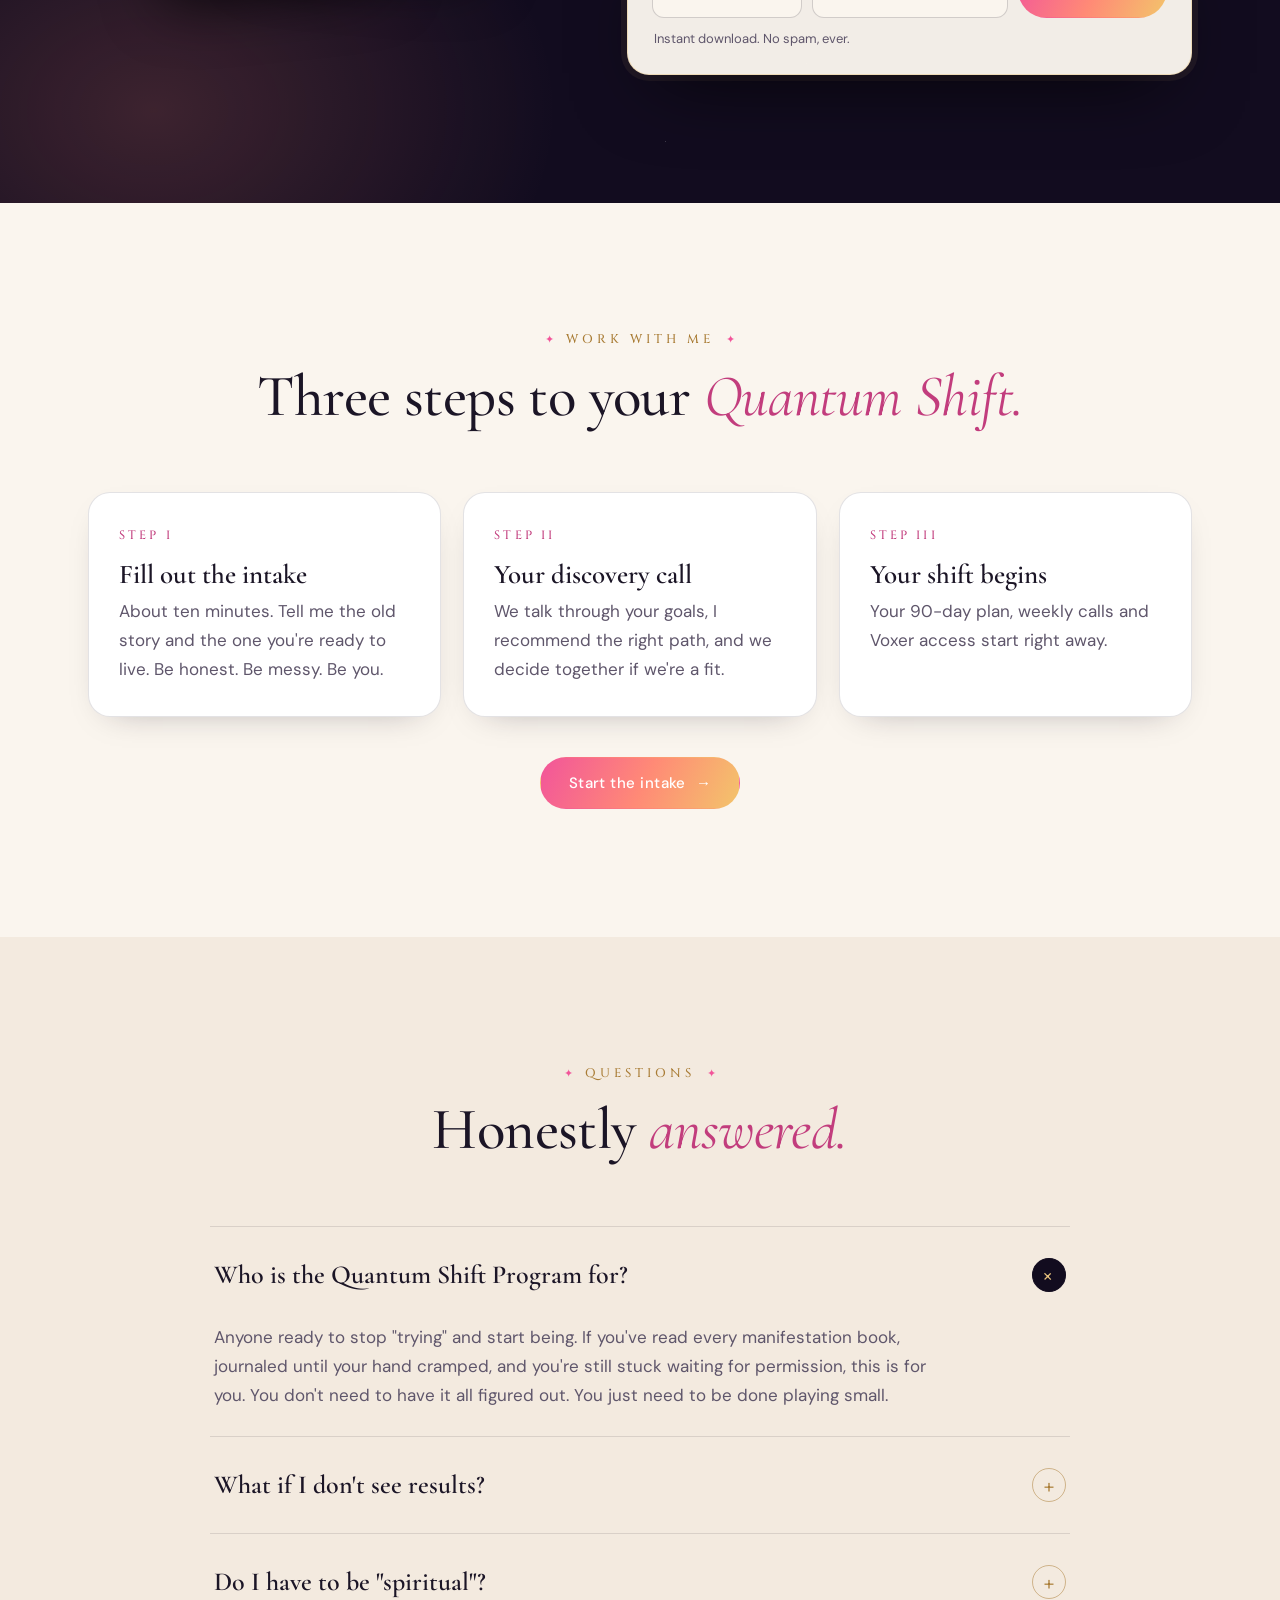
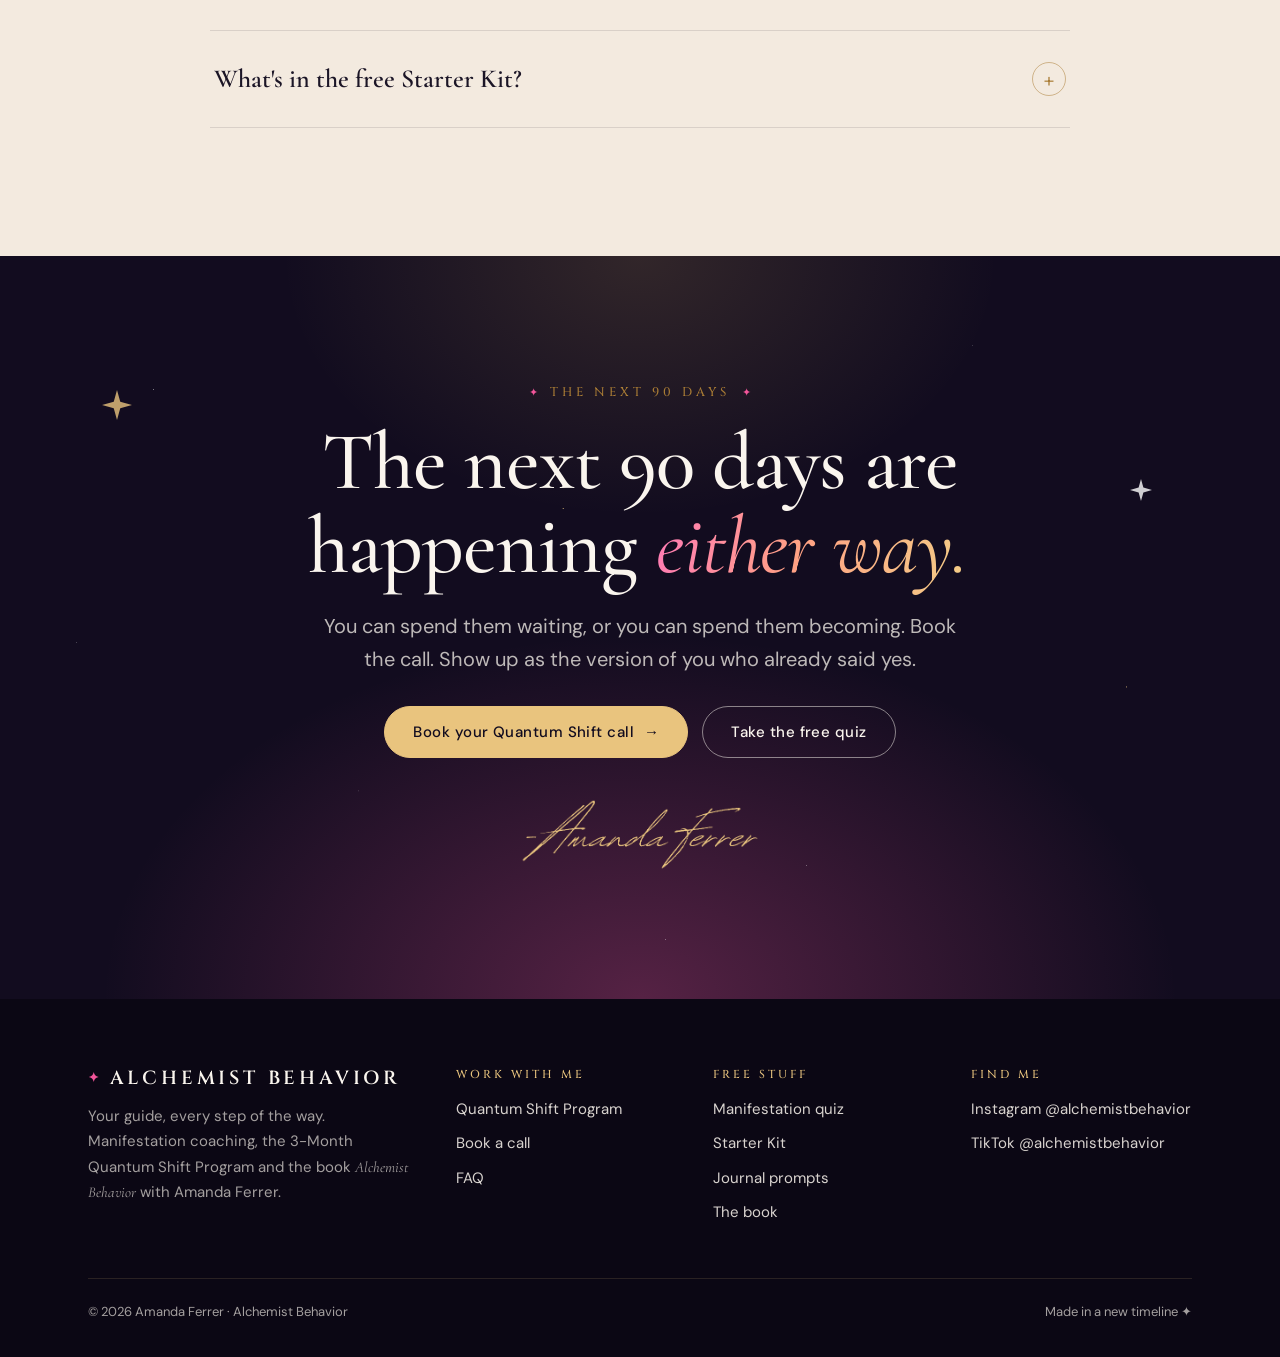
==== commit 0ebb211f: "Remove "I've never had a coach" FAQ question Removed from the visible FAQ and the FAQPage structured" ====
--- a/index.html
+++ b/index.html
@@ -144,14 +144,6 @@
         },
         {
           "@type": "Question",
-          "name": "I've never had a coach. Is this weird?",
-          "acceptedAnswer": {
-            "@type": "Answer",
-            "text": "No. It's a conversation with someone who has done the work and now helps other people do it. You talk, get real and make a plan."
-          }
-        },
-        {
-          "@type": "Question",
           "name": "What if I don't see results?",
           "acceptedAnswer": {
             "@type": "Answer",
@@ -593,7 +585,6 @@
         </div>
         <div class="faq reveal">
           <details open><summary>Who is the Quantum Shift Program for?</summary><div><p>Anyone ready to stop "trying" and start being. If you've read every manifestation book, journaled until your hand cramped, and you're still stuck waiting for permission, this is for you. You don't need to have it all figured out. You just need to be done playing small.</p></div></details>
-          <details><summary>I've never had a coach. Is this weird?</summary><div><p>Nope. It's a conversation with someone who has done the work and now helps other people do it. We talk like friends. We laugh. We get real. We make a plan. That's it.</p></div></details>
           <details><summary>What if I don't see results?</summary><div><p>You will, but only if you do the work. This isn't magic. It's identity work, nervous system regulation and aligned action. Show up for 90 days like the version of you who already has it, and the universe matches.</p></div></details>
           <details><summary>Do I have to be "spiritual"?</summary><div><p>No. Bring your skepticism. This works whether you call it manifestation or compounding habits. The mechanics are the same: show up, decide, take aligned action, repeat.</p></div></details>
           <details><summary>What's in the free Starter Kit?</summary><div><p>45 manifestation journal prompts, a 7-day kickstart plan, the 5-minute daily journaling method and printable affirmation cards. It downloads instantly.</p></div></details>
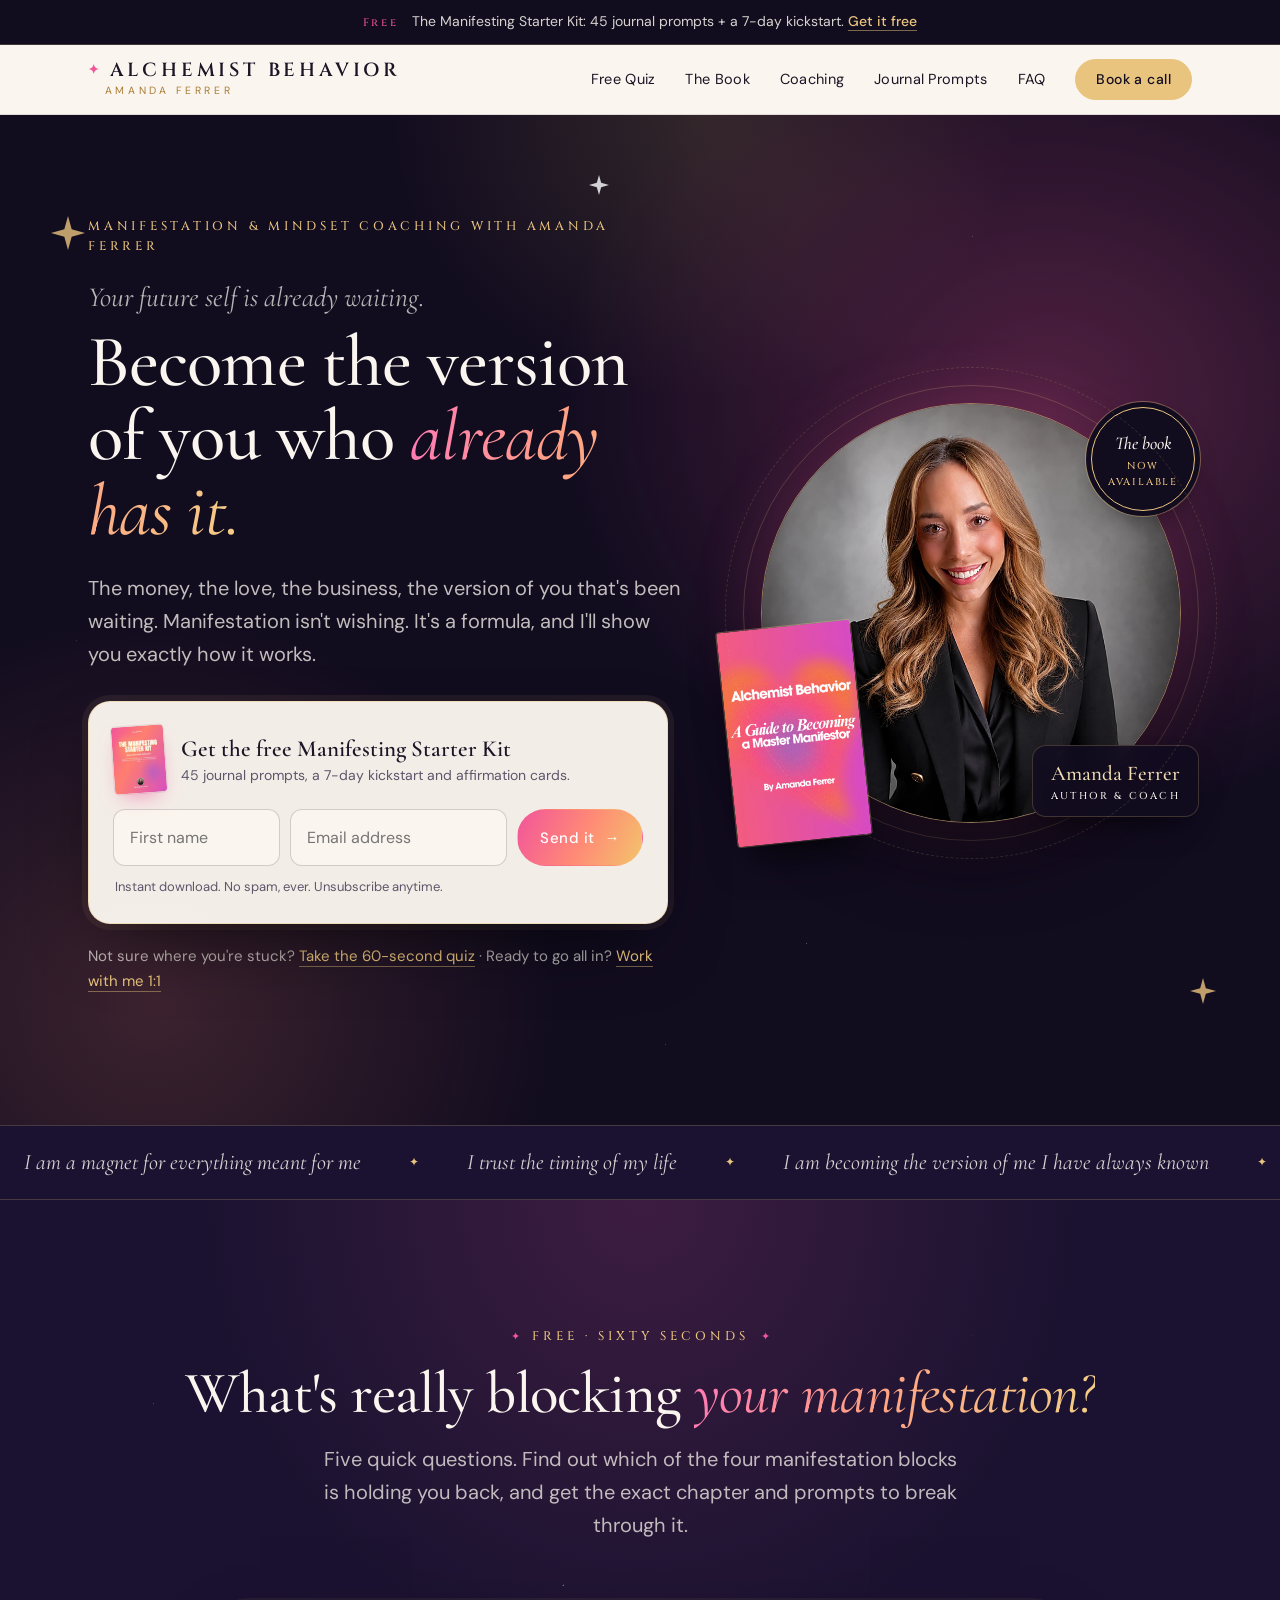
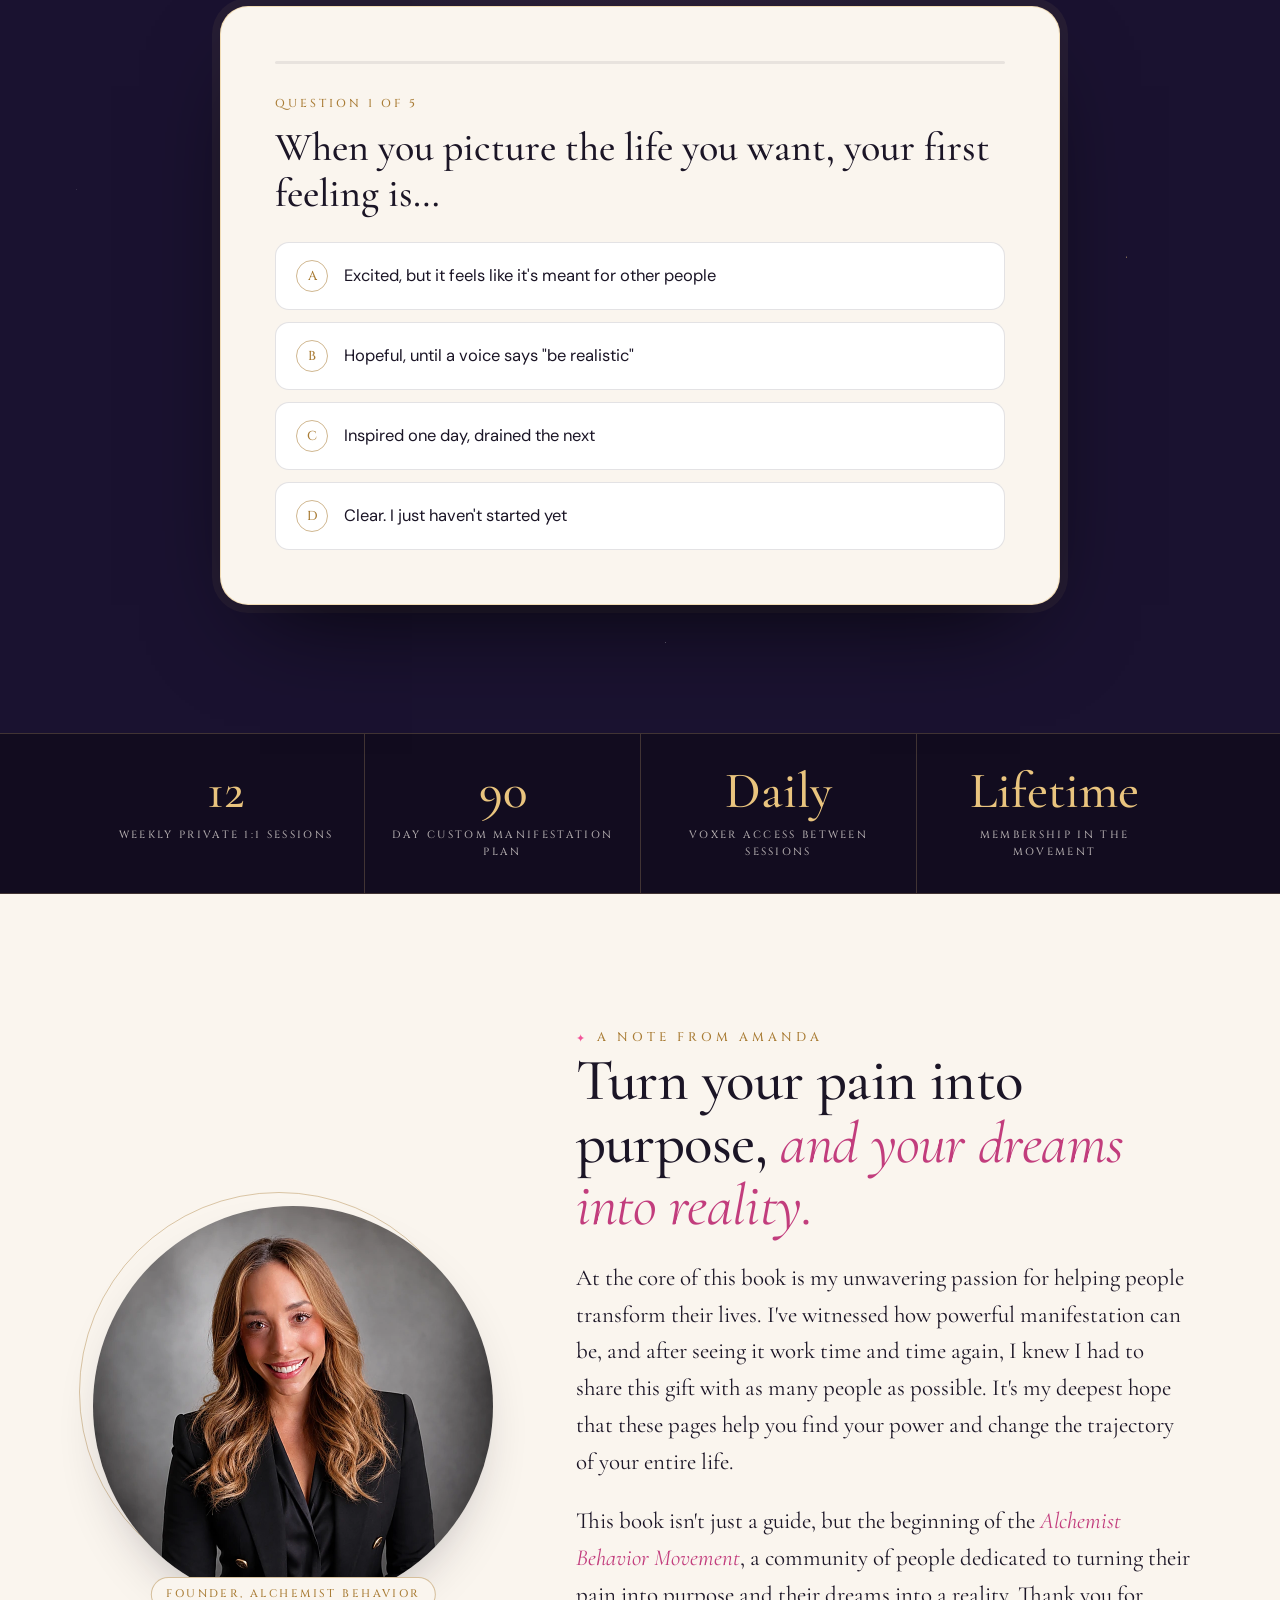
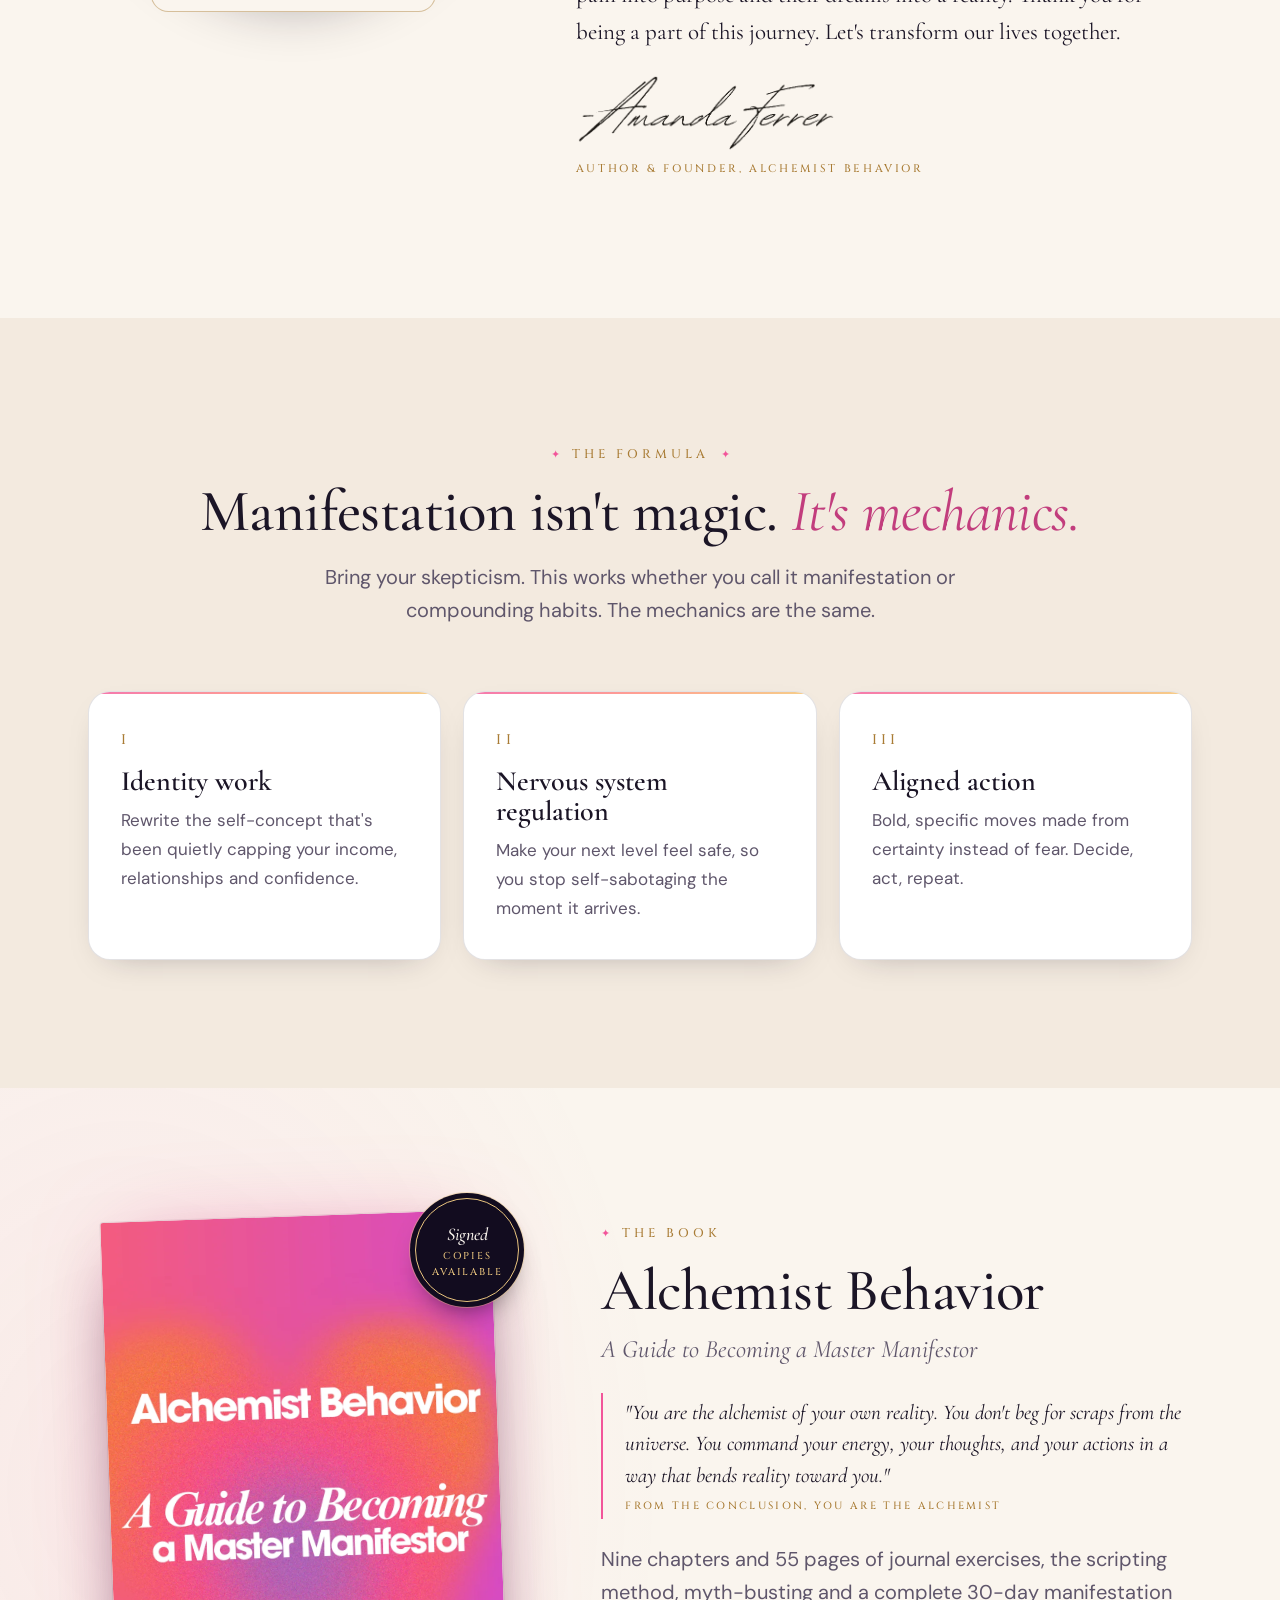
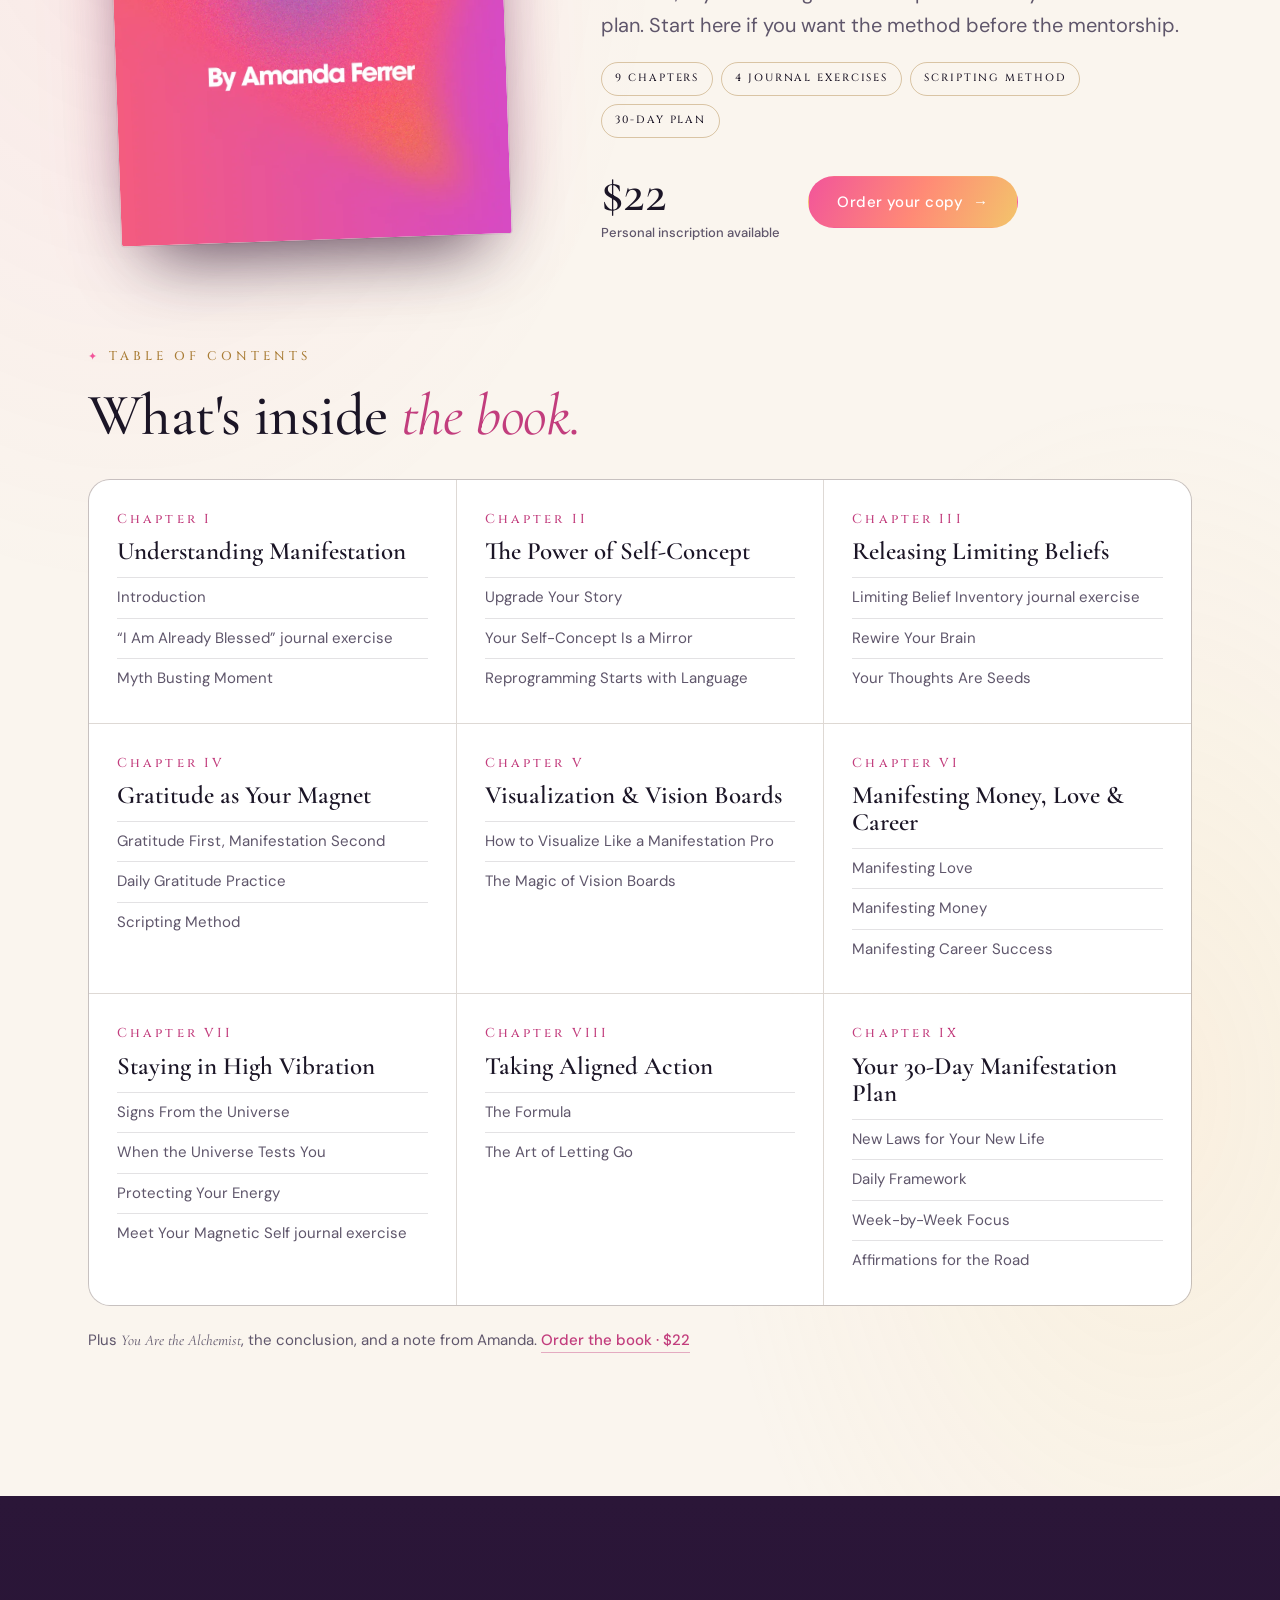
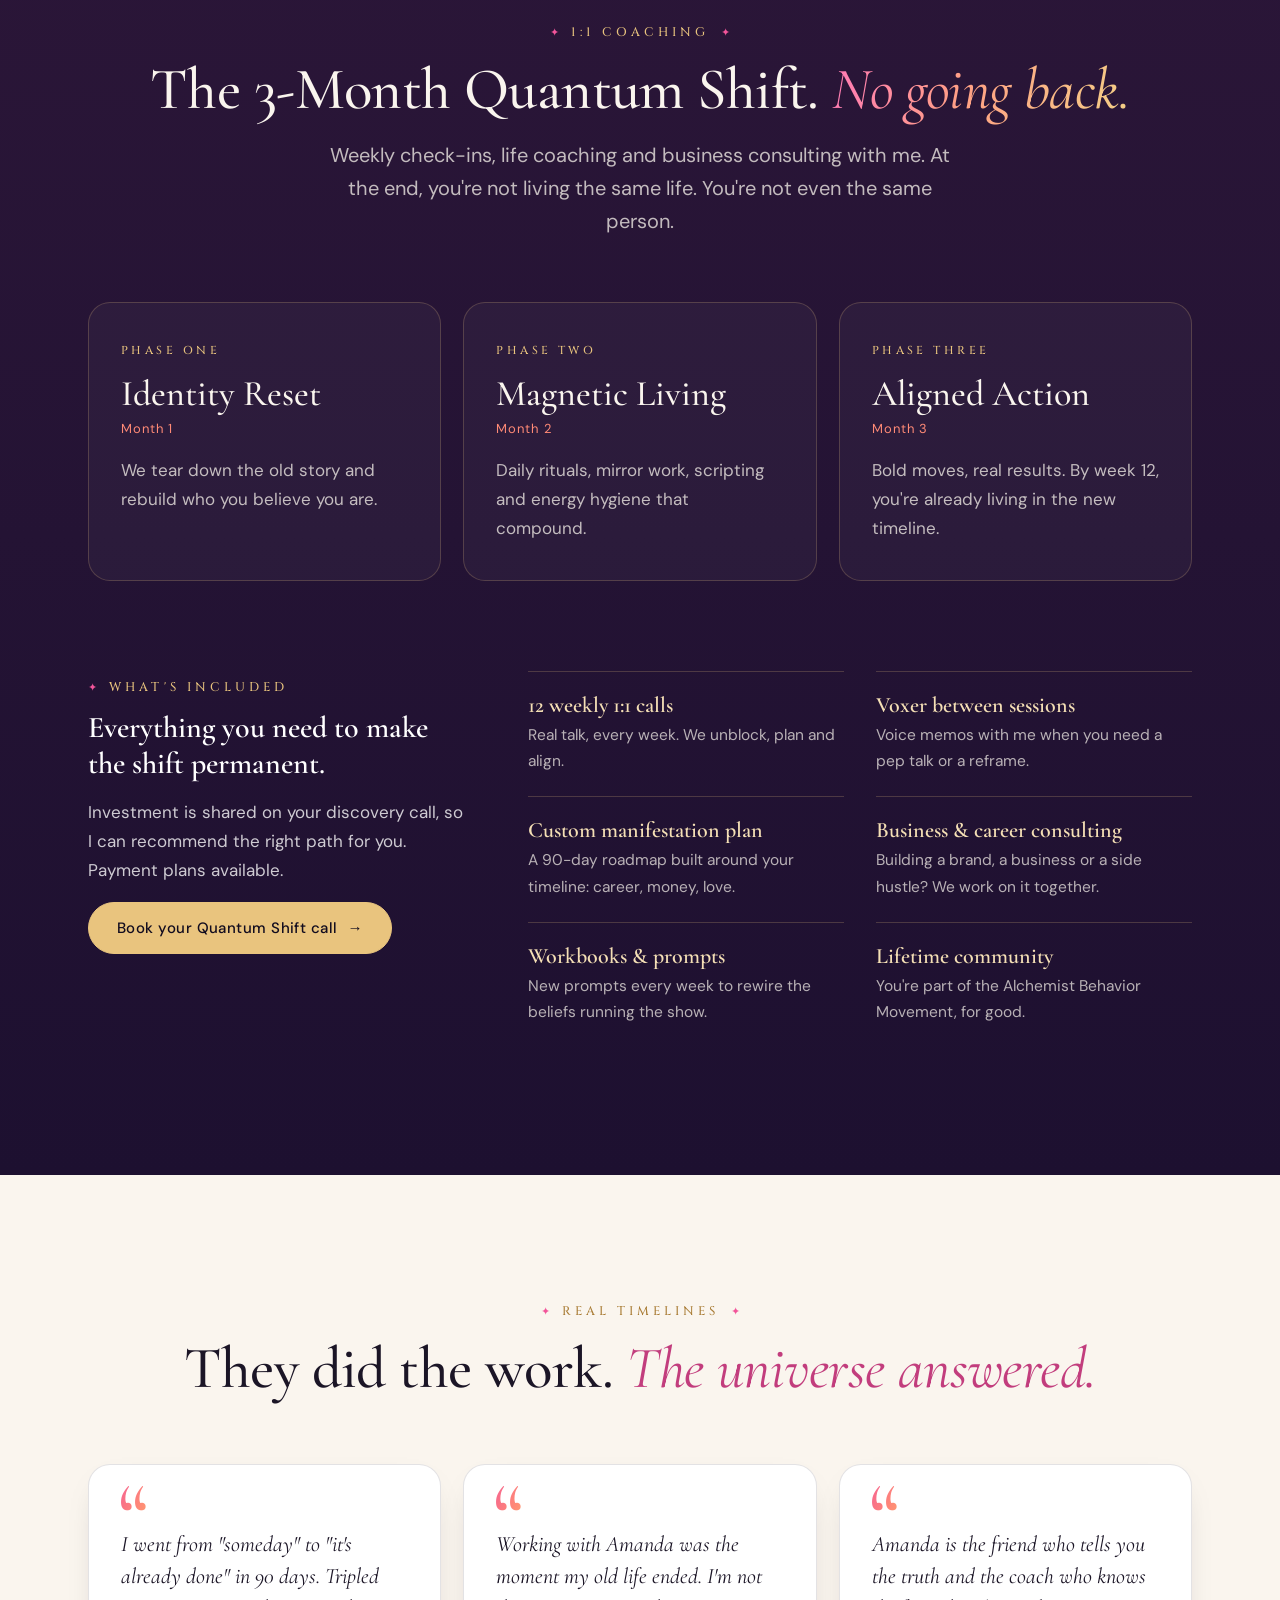
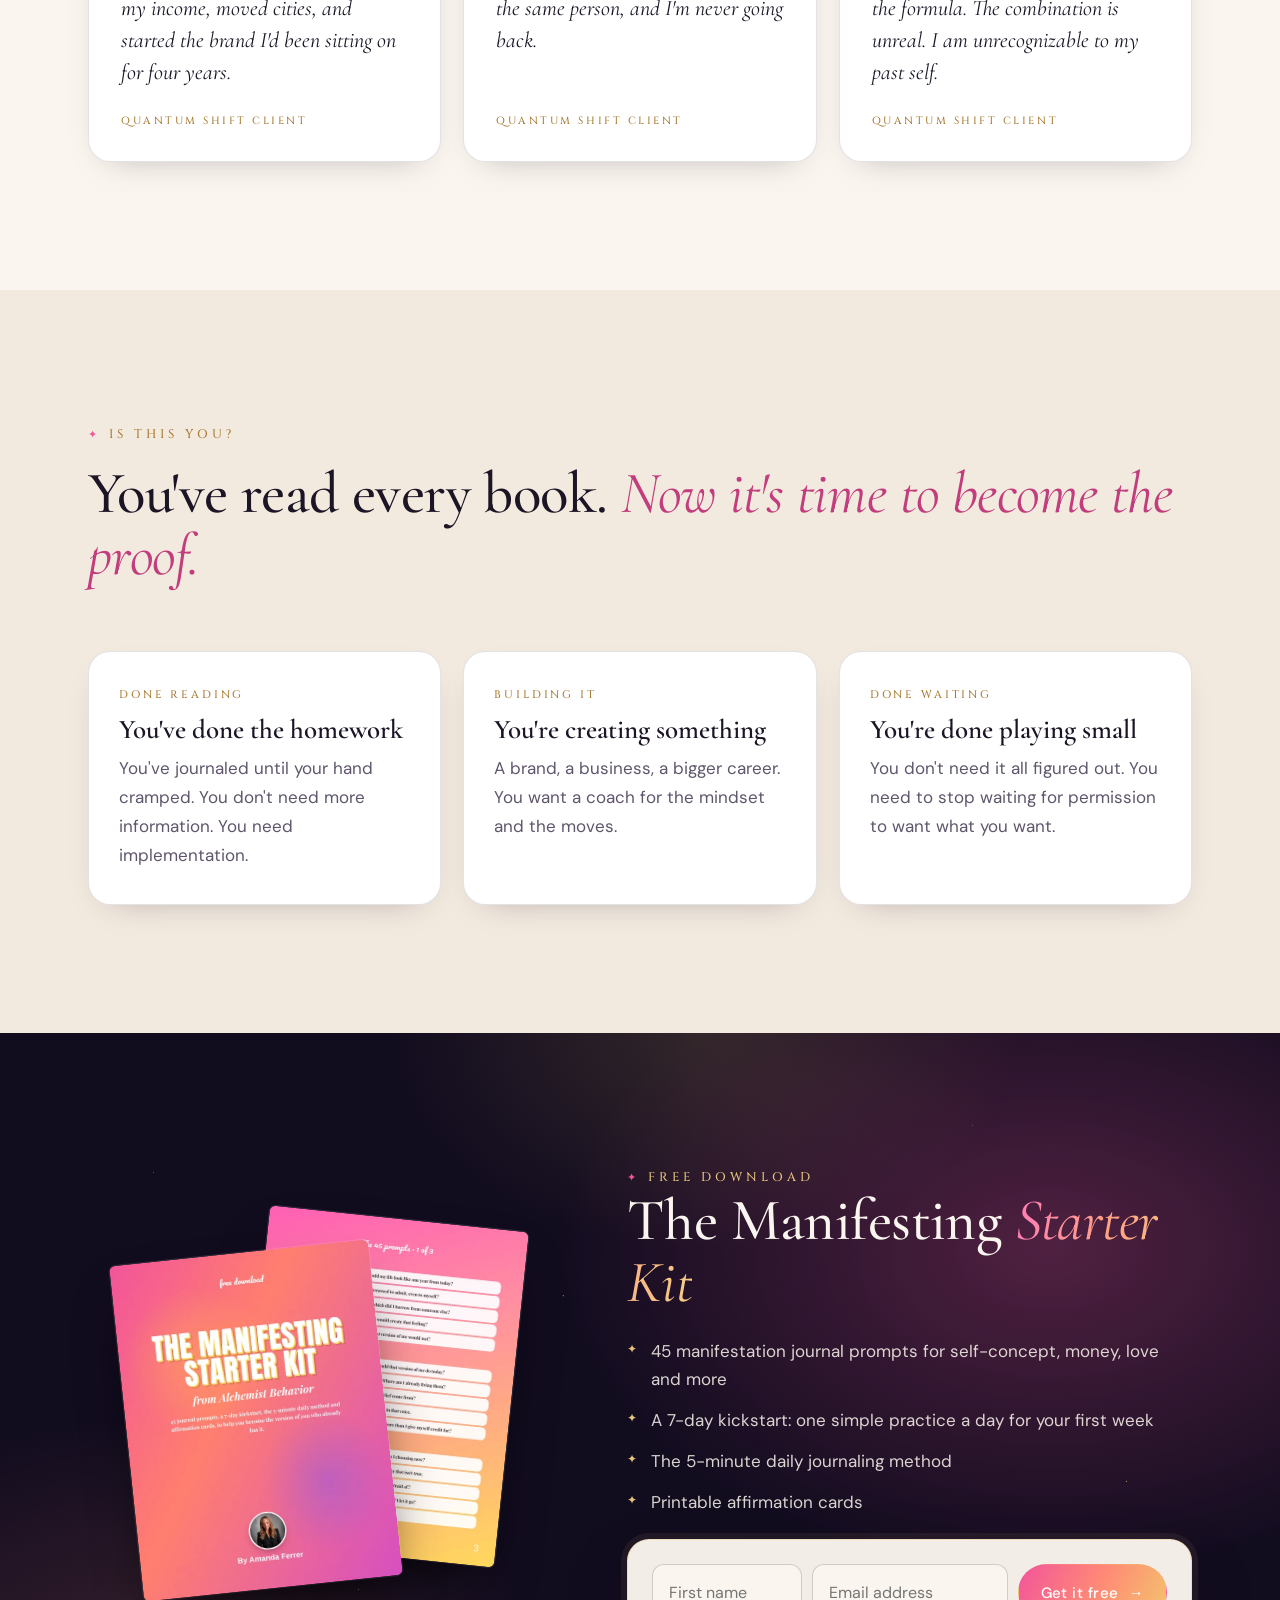
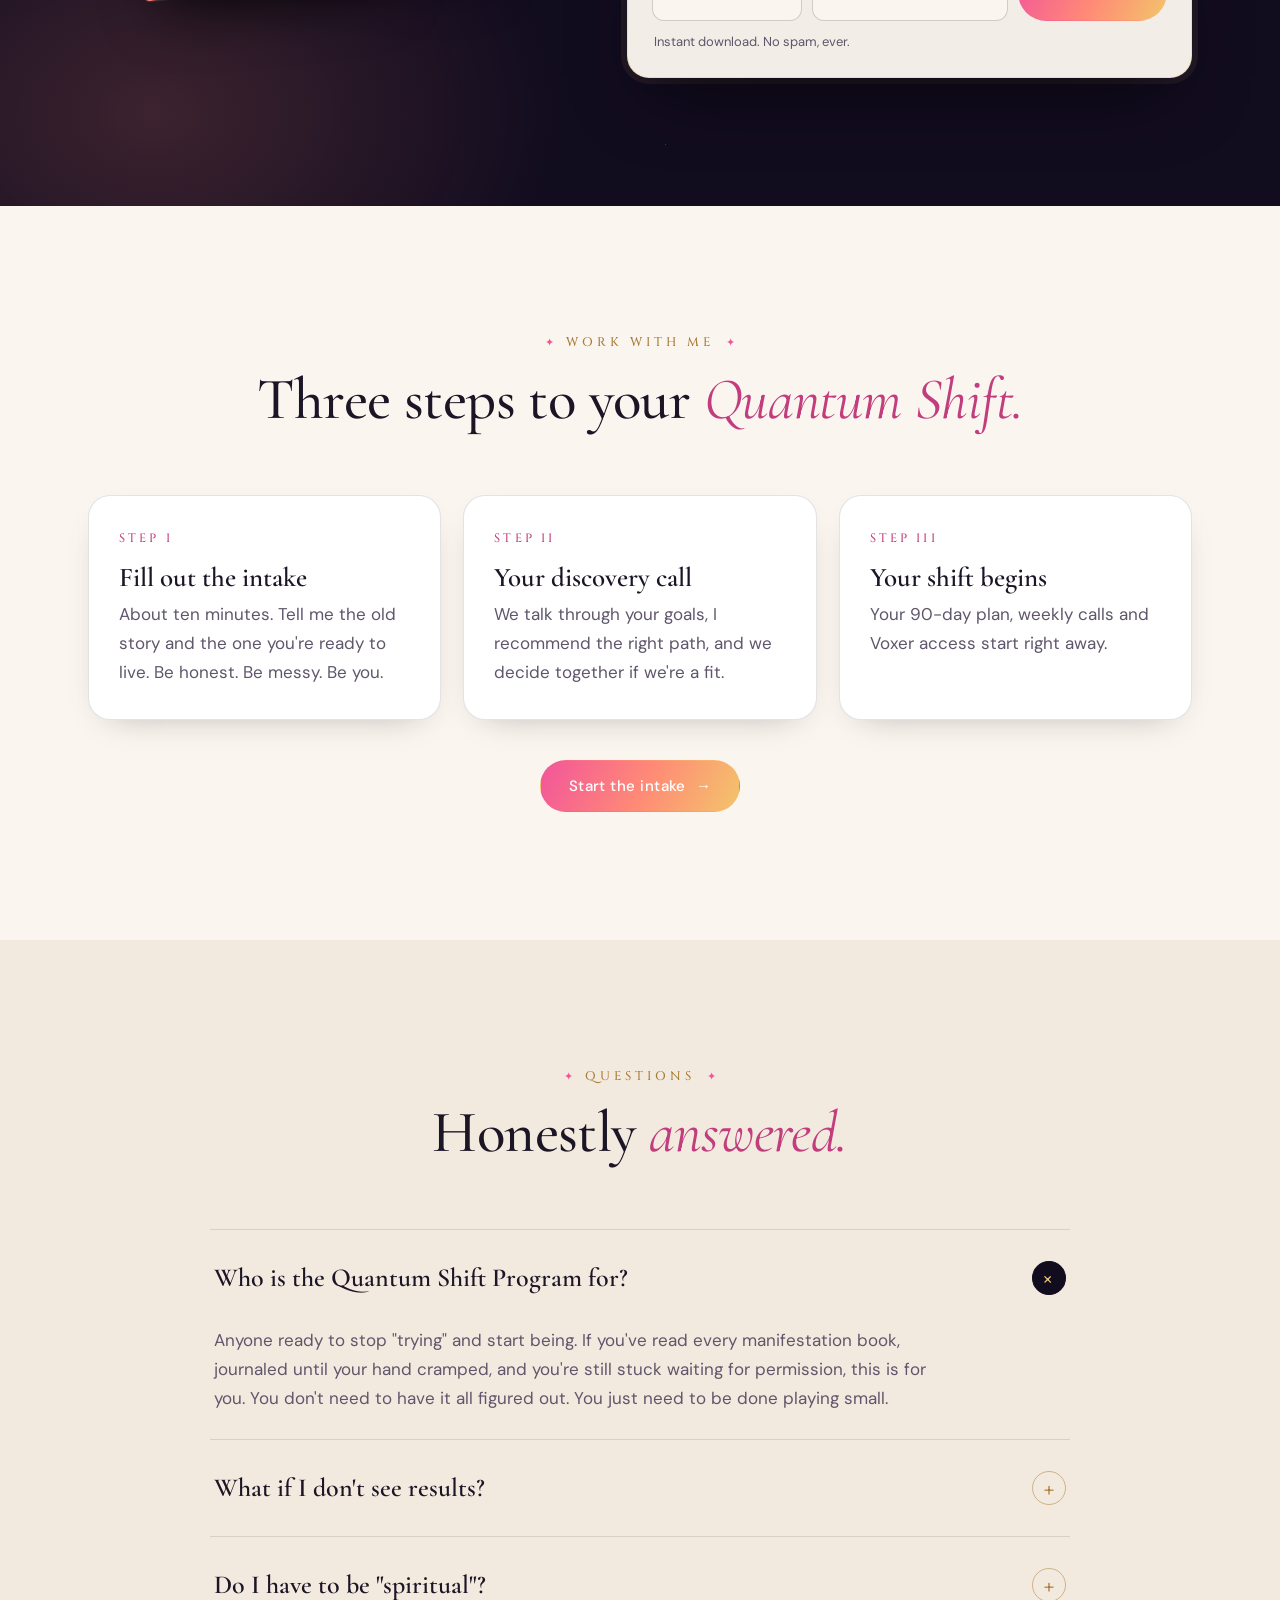
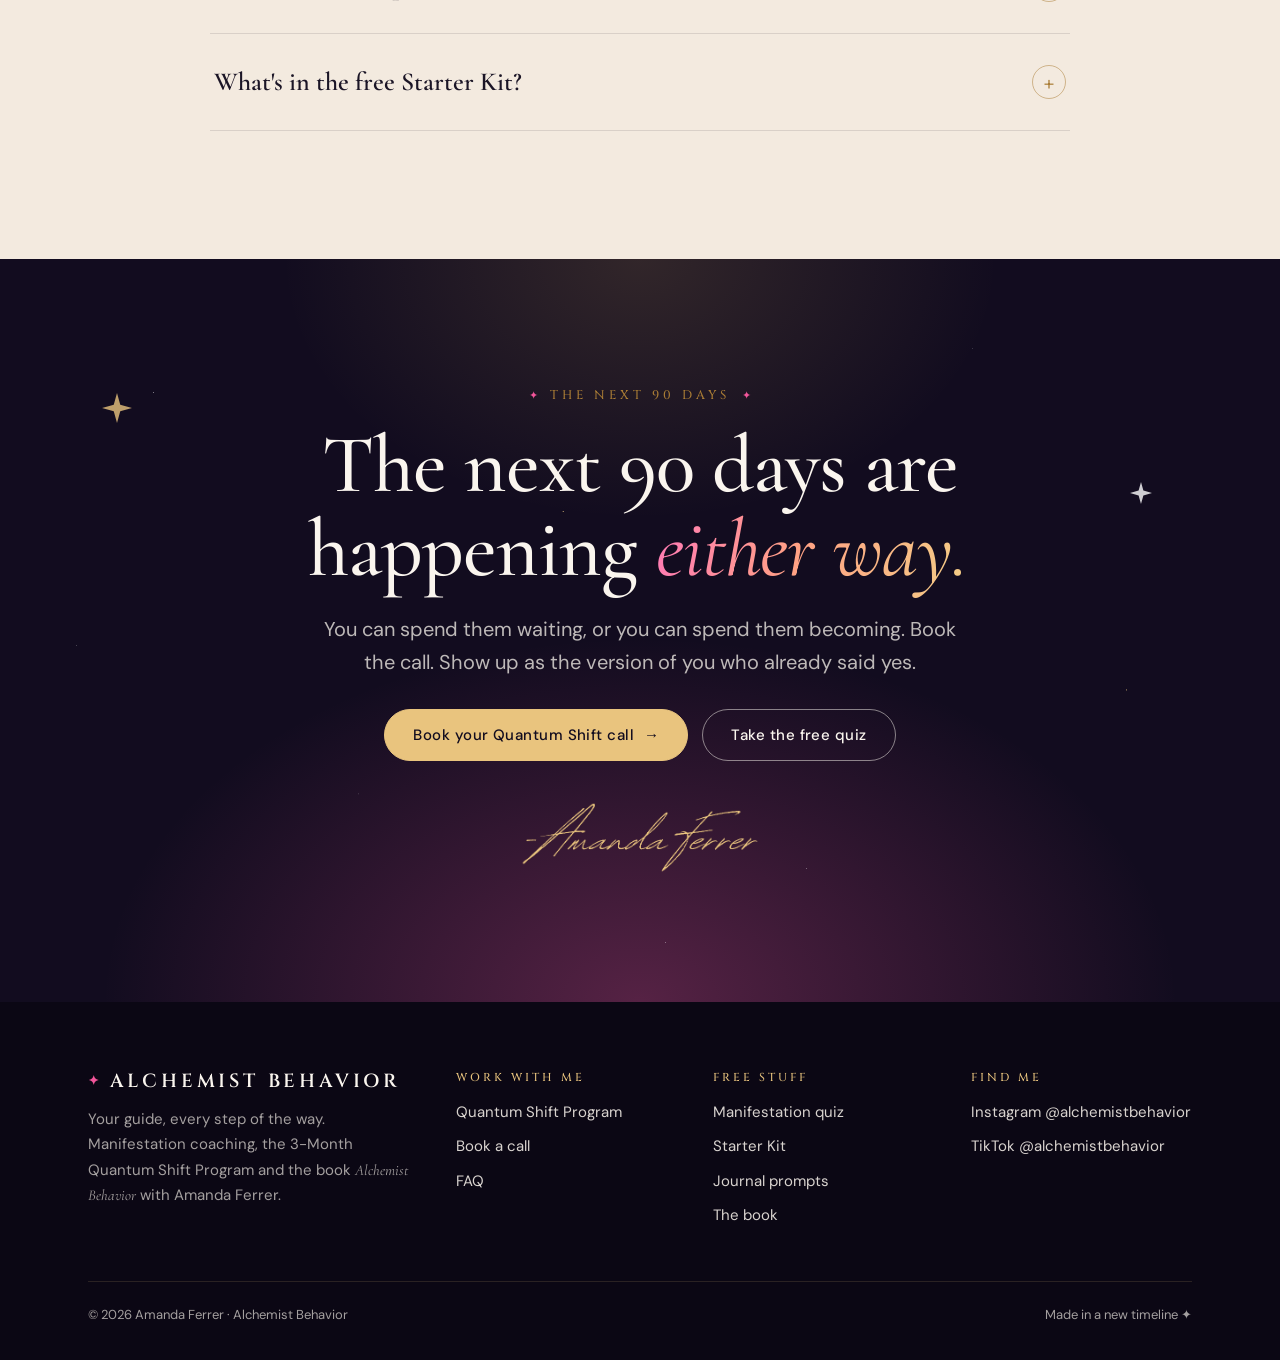
==== commit a28ac4fc: "Show real Starter Kit pages in the signup box and kit section Replace the dark placeholder icon and " ====
--- a/index.html
+++ b/index.html
@@ -212,7 +212,7 @@
               <input type="hidden" name="_subject" value="New lead: Manifesting Starter Kit (hero)">
               <input type="hidden" name="source" value="hero">
               <div class="lead__head">
-                <div class="lead__icon" aria-hidden="true">Starter<br>Kit</div>
+                <img class="lead__icon" src="site/kit-cover.webp" width="52" height="67" alt="">
                 <p class="lead__title">Get the free Manifesting Starter Kit<small>45 journal prompts, a 7-day kickstart and affirmation cards.</small></p>
               </div>
               <div class="lead__row">
@@ -529,9 +529,9 @@
     <!-- KIT -->
     <section class="section section--grad on-dark" id="kit">
       <div class="wrap kit">
-        <div class="kit__mock reveal" aria-hidden="true">
-          <div class="kit__page kit__page--2"><div class="k1">Day 1 · Clarity</div><i></i><i></i><i></i><i></i><i></i><i></i><i></i><i></i><i></i></div>
-          <div class="kit__page kit__page--1"><div class="k1">free download</div><div class="k2">Manifesting Starter Kit</div><div class="k3">Alchemist Behavior</div></div>
+        <div class="kit__mock reveal">
+          <img class="kit__img kit__img--2" src="site/kit-page.webp" width="600" height="776" loading="lazy" alt="A prompts page from the Manifesting Starter Kit">
+          <img class="kit__img kit__img--1" src="site/kit-cover.webp" width="600" height="776" loading="lazy" alt="Cover of the Manifesting Starter Kit">
         </div>
         <div class="reveal">
           <span class="eyebrow">Free download</span>
--- a/site/site.css
+++ b/site/site.css
@@ -485,3 +485,11 @@
   .portrait__book { left: -10px; bottom: -14px; }
   .portrait__name { right: -8px; bottom: 0; }
 }
+
+/* Real Starter Kit pages (book branding) */
+img.lead__icon { width: 52px; height: 67px; padding: 0; background: none; border: 0; border-radius: 4px; object-fit: cover; box-shadow: 0 10px 20px -8px rgba(242, 85, 154, 0.6), 0 0 0 1px rgba(27, 21, 38, 0.08); transform: rotate(-4deg); }
+.kit__img { position: absolute; width: 62%; height: auto; border-radius: 6px; box-shadow: 0 30px 60px -22px rgba(0, 0, 0, 0.85), 0 0 0 1px rgba(255, 255, 255, 0.12); transition: transform 0.4s ease; }
+.kit__img--1 { left: 4%; top: 10%; transform: rotate(-6deg); z-index: 2; }
+.kit__img--2 { right: 4%; top: 2%; transform: rotate(6deg); z-index: 1; }
+.kit__mock:hover .kit__img--1 { transform: rotate(-3deg) translateY(-6px); }
+.kit__mock:hover .kit__img--2 { transform: rotate(9deg) translateX(8px); }
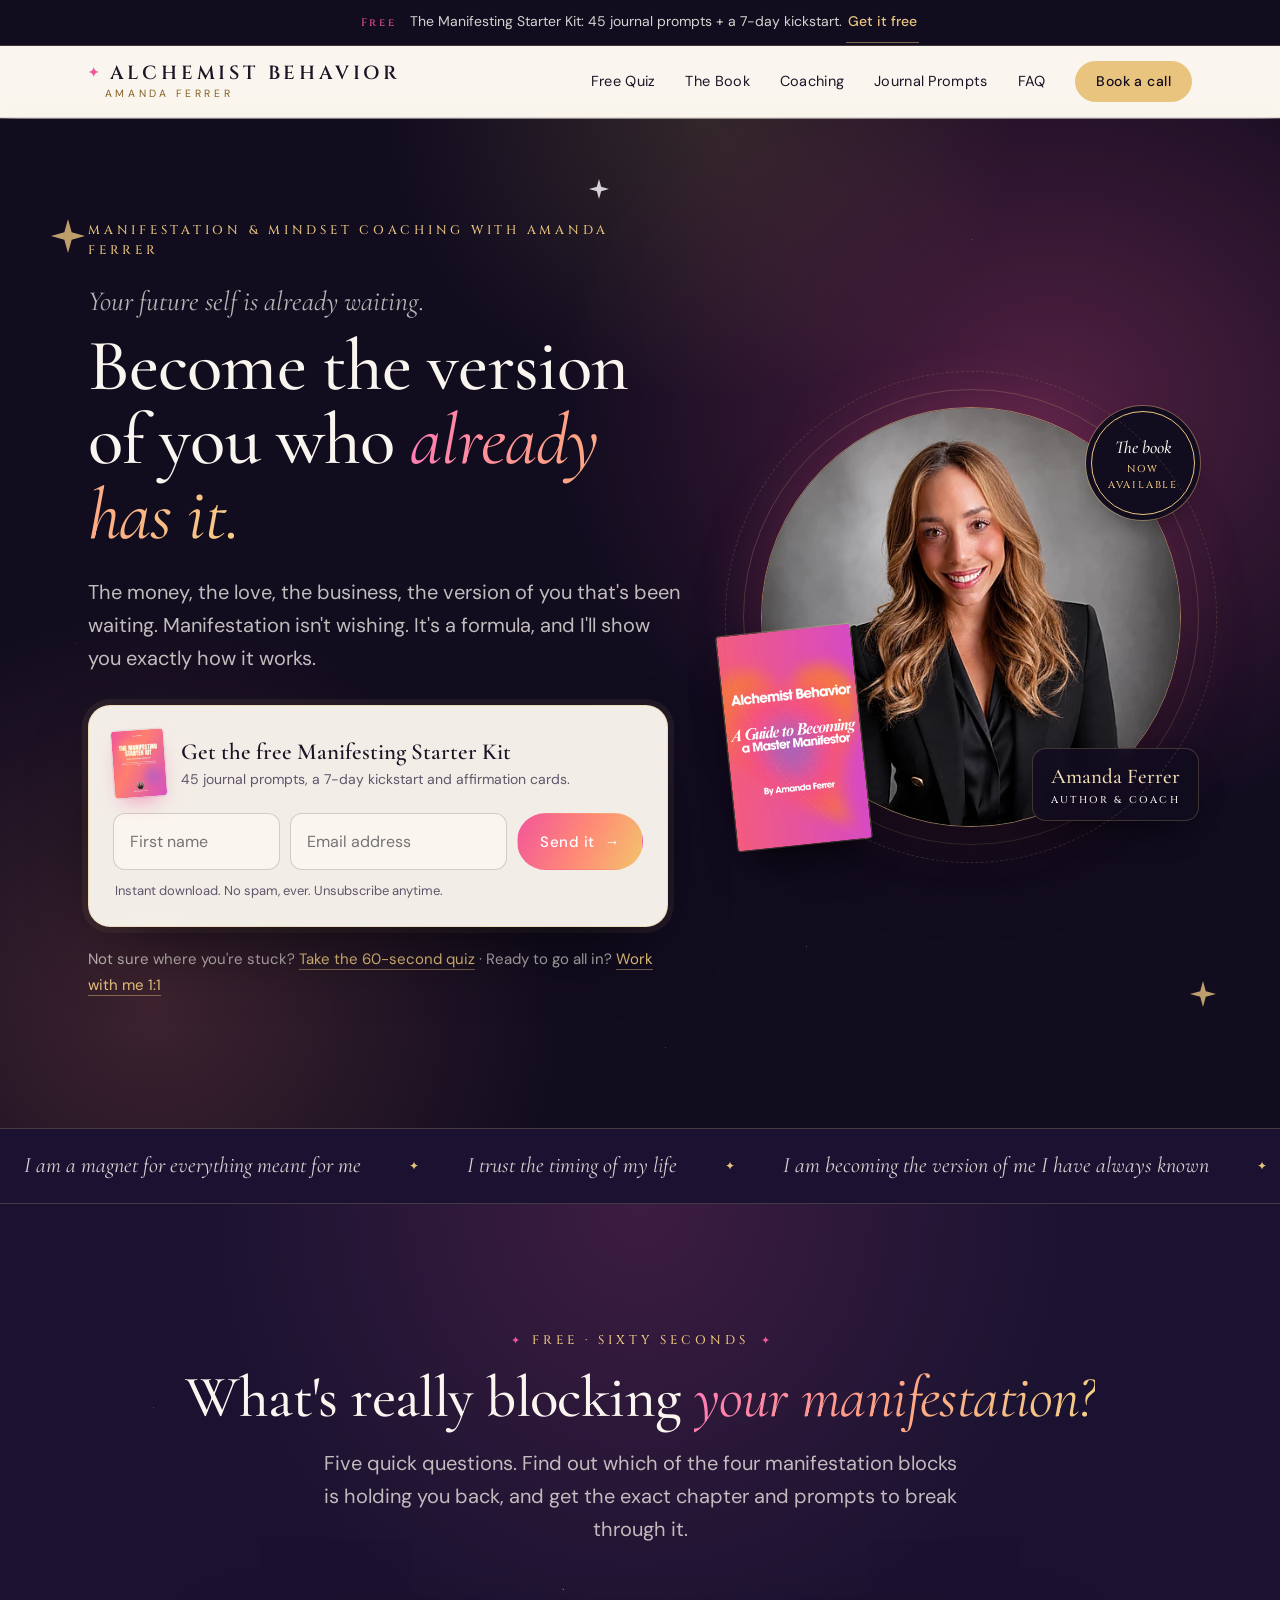
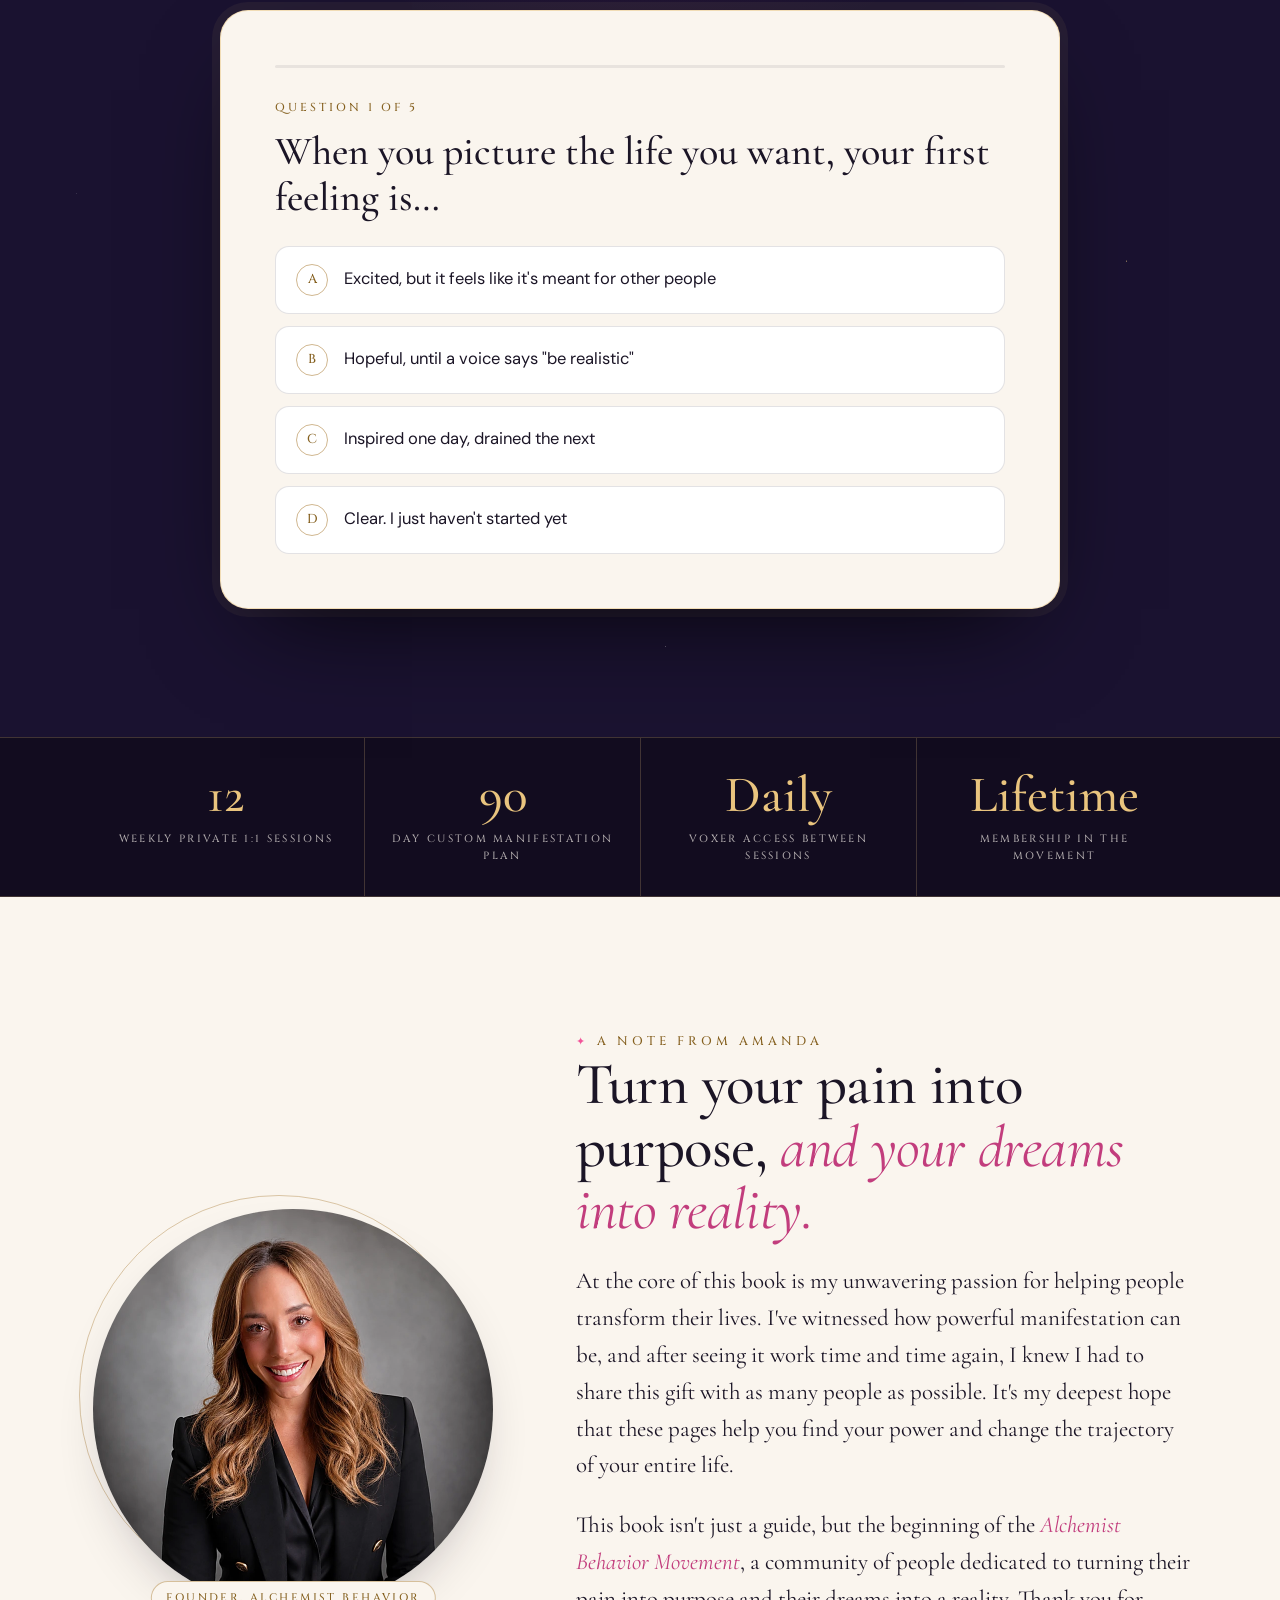
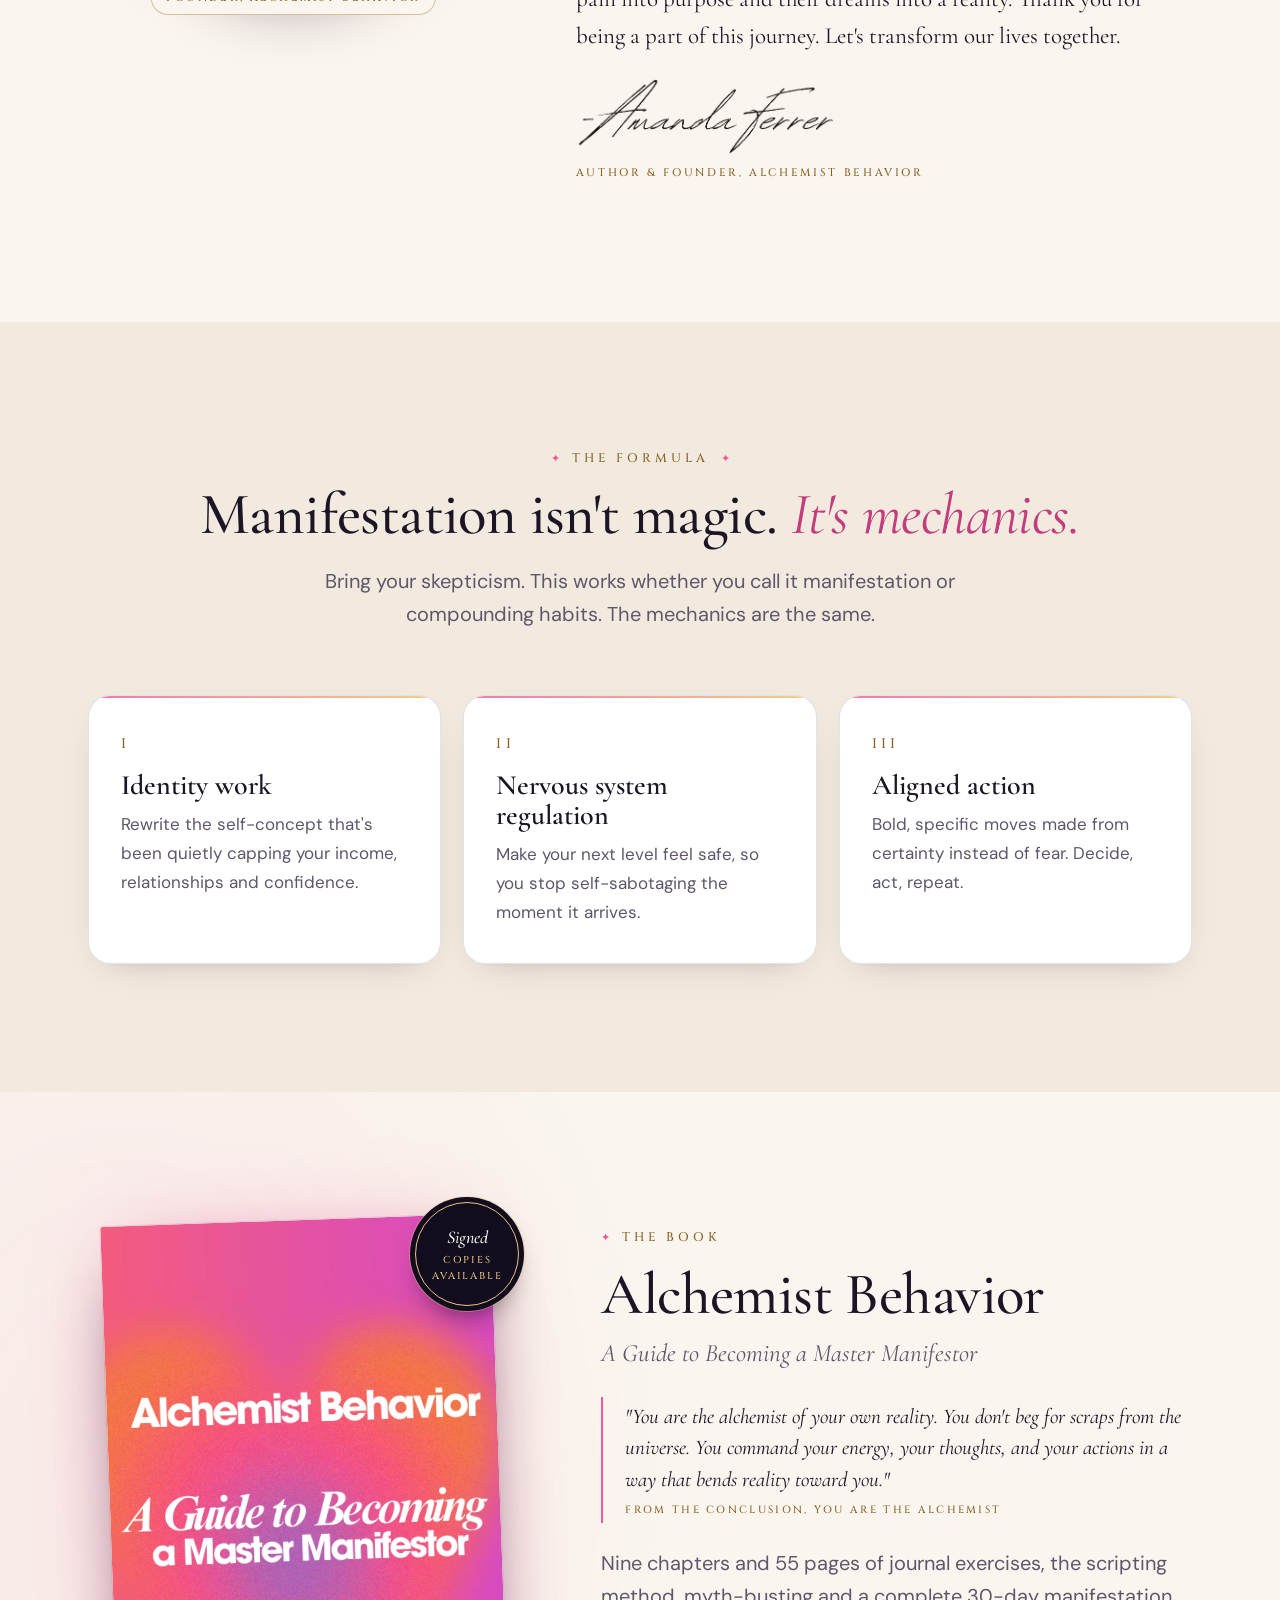
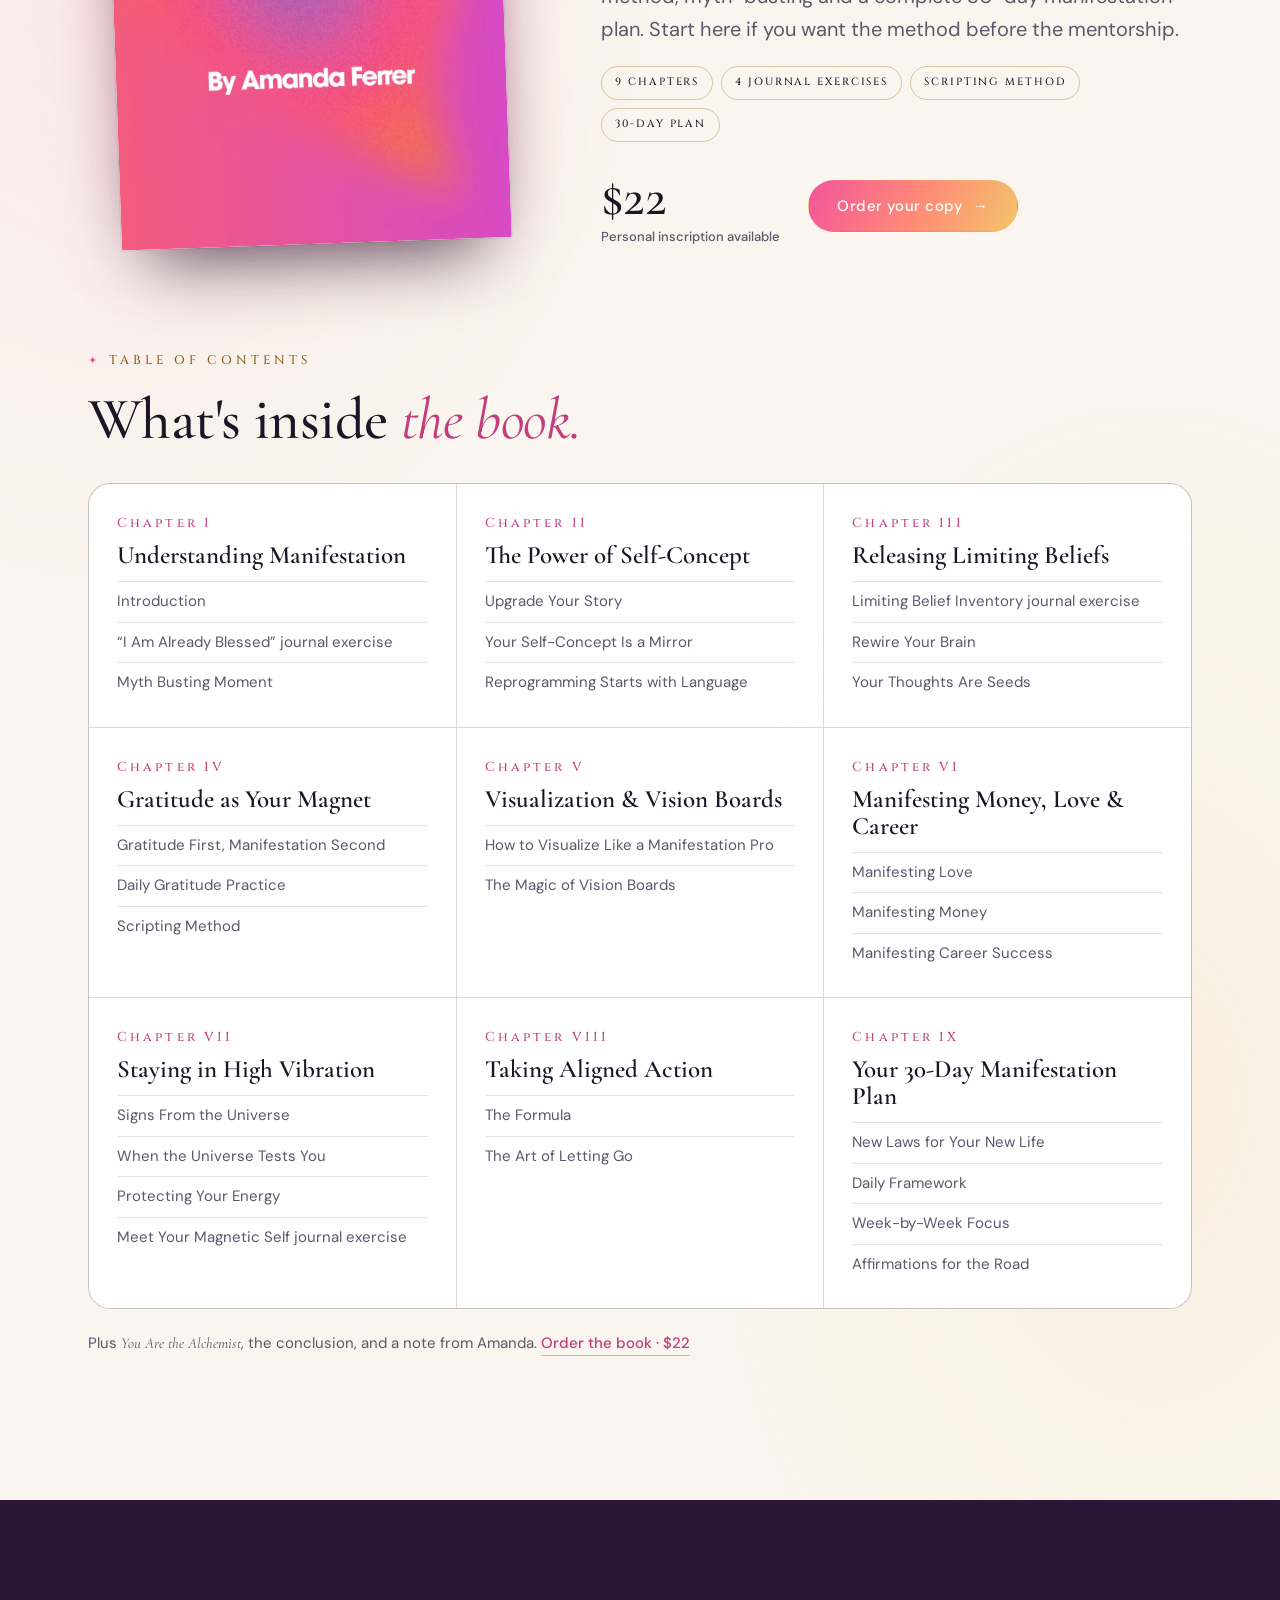
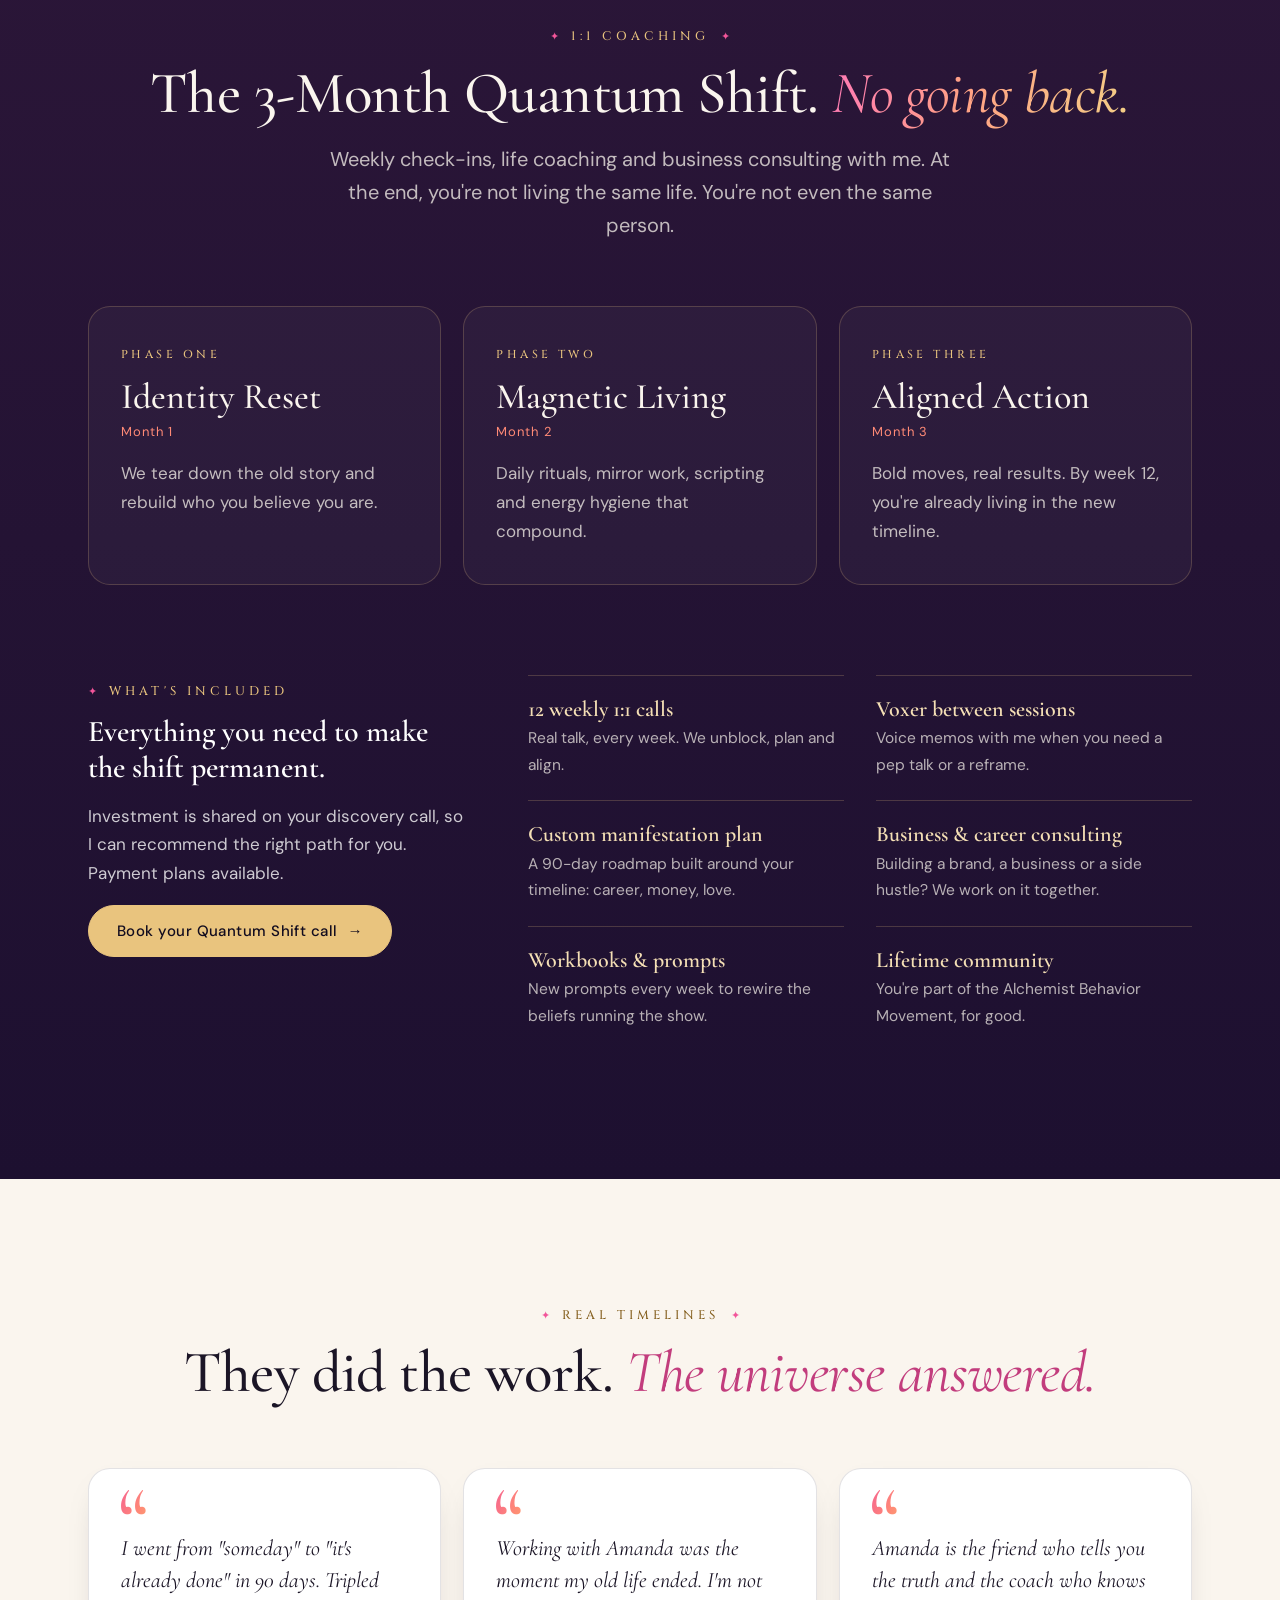
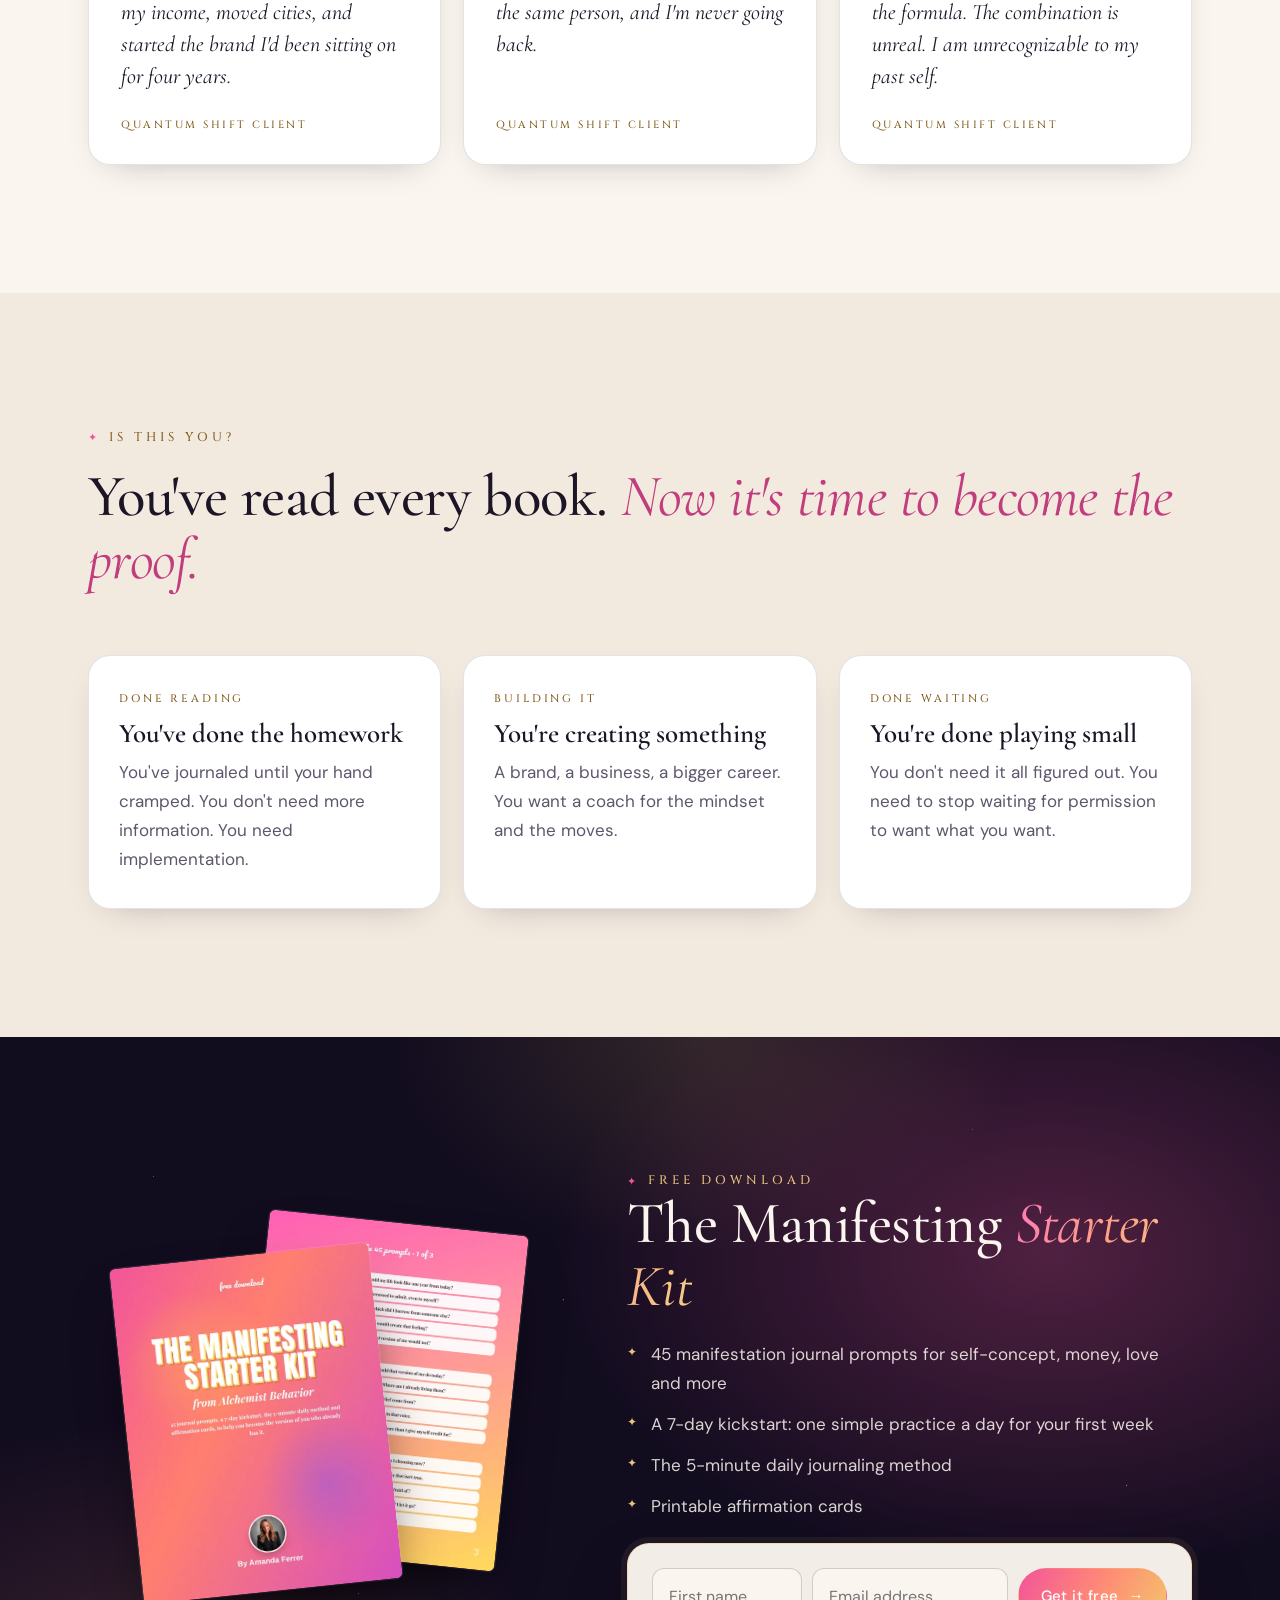
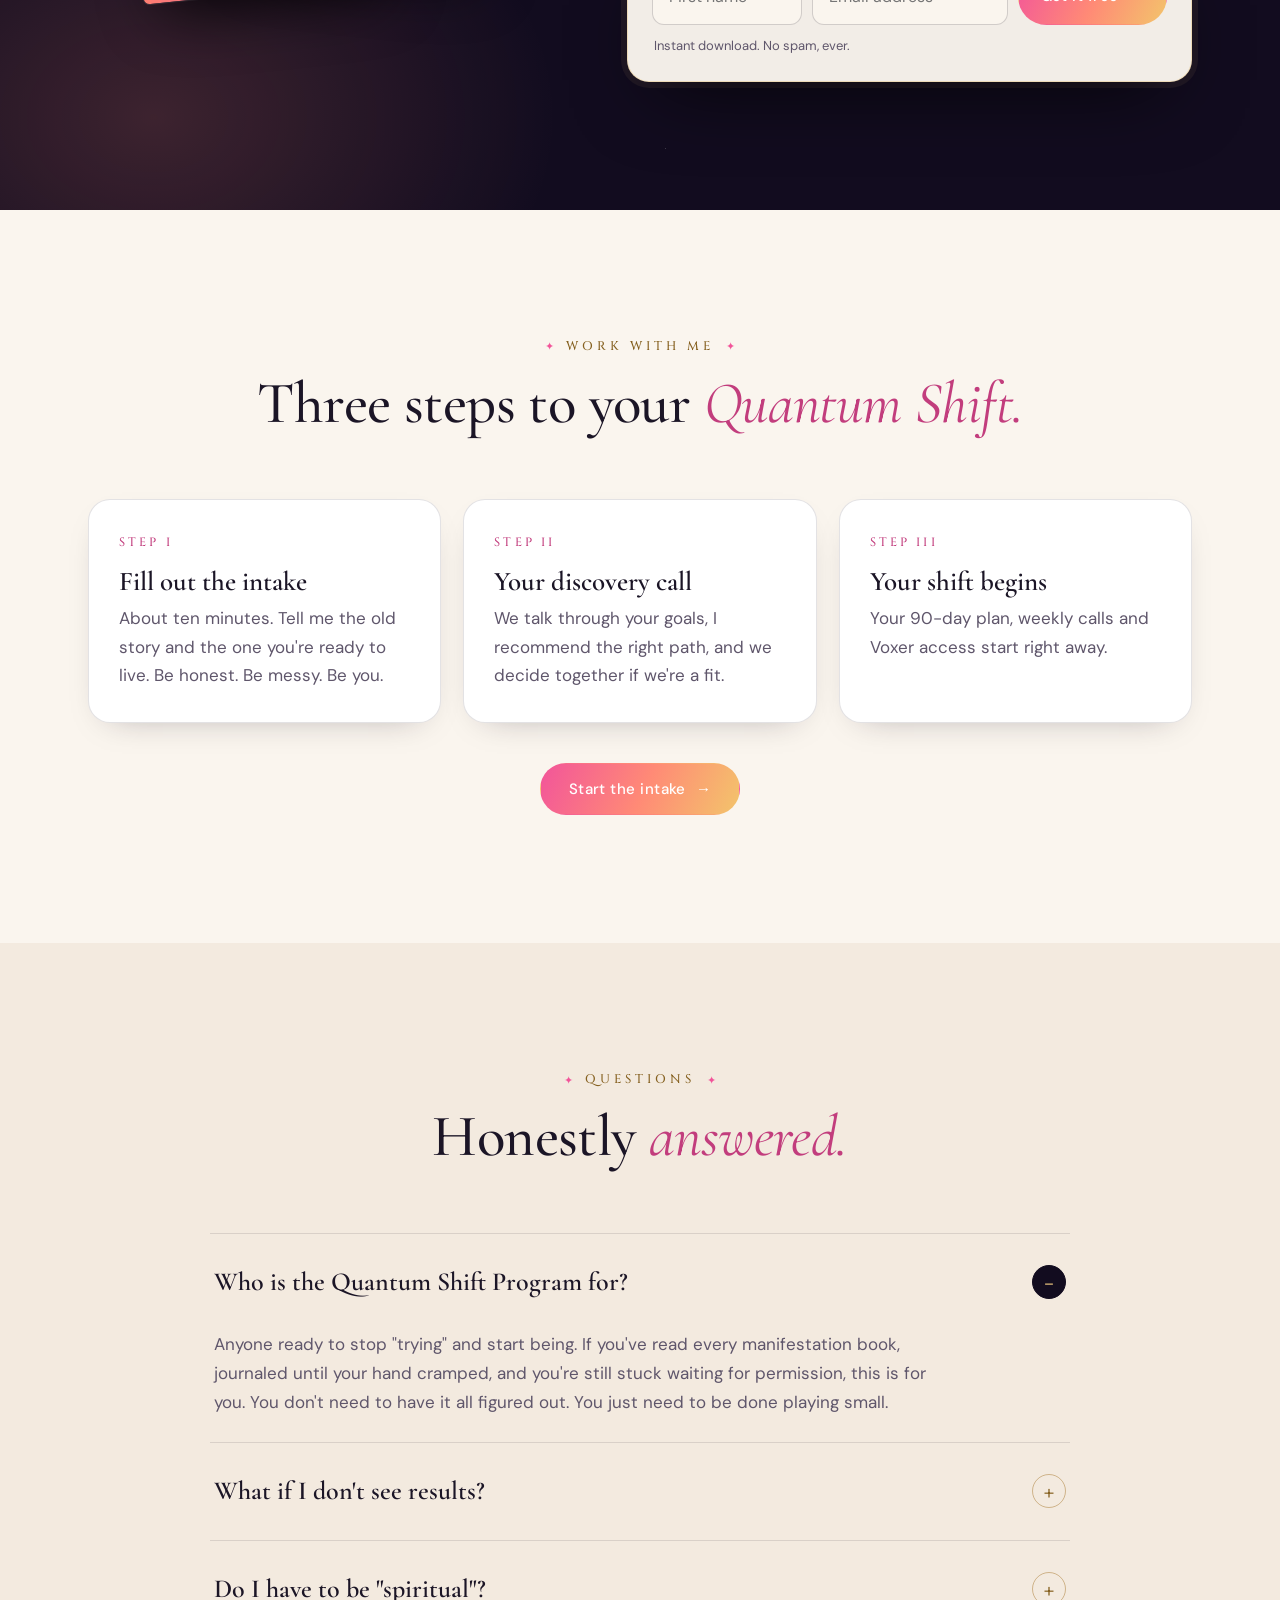
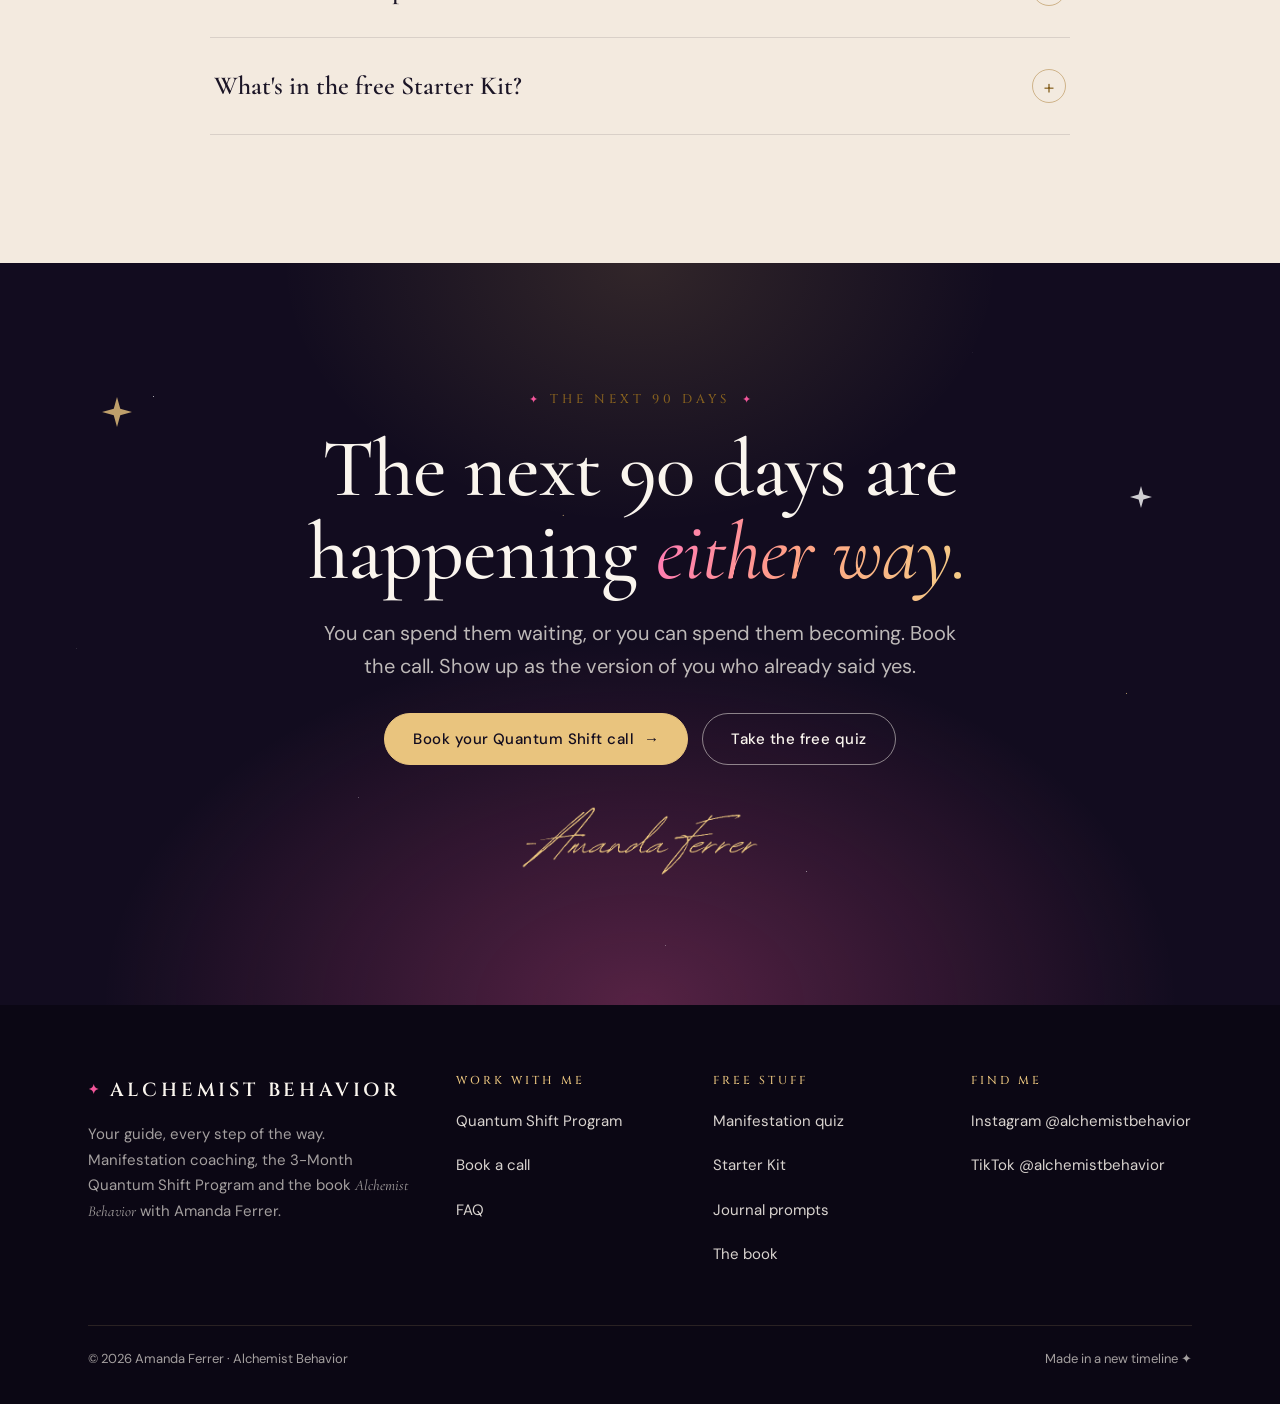
==== commit 0e66eceb: "Send all website forms through Web3Forms The intake page already used Web3Forms. Lead forms (hero, q" ====
--- a/index.html
+++ b/index.html
@@ -208,8 +208,11 @@
           <p class="lede">The money, the love, the business, the version of you that's been waiting. Manifestation isn't wishing. It's a formula, and I'll show you exactly how it works.</p>
 
           <div class="lead" data-lead>
-            <form action="https://formspree.io/f/xwvydndk" method="POST">
-              <input type="hidden" name="_subject" value="New lead: Manifesting Starter Kit (hero)">
+            <form action="https://api.web3forms.com/submit" method="POST">
+              <input type="hidden" name="access_key" value="4ab19003-03fb-40d2-b751-9614c69a129e">
+              <input type="hidden" name="from_name" value="Alchemist Behavior Website">
+              <input type="checkbox" name="botcheck" class="sr-only" tabindex="-1" autocomplete="off" aria-hidden="true">
+              <input type="hidden" name="subject" value="New lead: Manifesting Starter Kit (hero)">
               <input type="hidden" name="source" value="hero">
               <div class="lead__head">
                 <img class="lead__icon" src="site/kit-cover.webp" width="52" height="67" alt="">
@@ -318,8 +321,11 @@
             <span class="tag">Your result is ready</span>
             <h3>Where should I send your results?</h3>
             <p>Get your manifestation block, the chapter of the book written for it, and your personal prompts. You'll also get the free Manifesting Starter Kit.</p>
-            <form action="https://formspree.io/f/xwvydndk" method="POST">
-              <input type="hidden" name="_subject" value="New lead: Manifestation Quiz">
+            <form action="https://api.web3forms.com/submit" method="POST">
+              <input type="hidden" name="access_key" value="4ab19003-03fb-40d2-b751-9614c69a129e">
+              <input type="hidden" name="from_name" value="Alchemist Behavior Website">
+              <input type="checkbox" name="botcheck" class="sr-only" tabindex="-1" autocomplete="off" aria-hidden="true">
+              <input type="hidden" name="subject" value="New lead: Manifestation Quiz">
               <input type="hidden" name="source" value="quiz">
               <input type="hidden" name="result" value="">
               <input type="hidden" name="answers" value="">
@@ -543,8 +549,11 @@
             <li>Printable affirmation cards</li>
           </ul>
           <div class="lead" data-lead>
-            <form action="https://formspree.io/f/xwvydndk" method="POST">
-              <input type="hidden" name="_subject" value="New lead: Manifesting Starter Kit (kit section)">
+            <form action="https://api.web3forms.com/submit" method="POST">
+              <input type="hidden" name="access_key" value="4ab19003-03fb-40d2-b751-9614c69a129e">
+              <input type="hidden" name="from_name" value="Alchemist Behavior Website">
+              <input type="checkbox" name="botcheck" class="sr-only" tabindex="-1" autocomplete="off" aria-hidden="true">
+              <input type="hidden" name="subject" value="New lead: Manifesting Starter Kit (kit section)">
               <input type="hidden" name="source" value="kit-section">
               <div class="lead__row">
                 <label class="sr-only" for="k-name">First name</label><input id="k-name" name="name" type="text" autocomplete="given-name" placeholder="First name" required>
@@ -639,8 +648,11 @@
       <h2 id="kit-offer-title">Take the Starter Kit with you.</h2>
       <p class="modal__intro">45 manifestation journal prompts, a 7-day kickstart and affirmation cards. Free, instant download.</p>
       <div class="lead" data-lead>
-        <form action="https://formspree.io/f/xwvydndk" method="POST">
-          <input type="hidden" name="_subject" value="New lead: Manifesting Starter Kit (exit offer)">
+        <form action="https://api.web3forms.com/submit" method="POST">
+              <input type="hidden" name="access_key" value="4ab19003-03fb-40d2-b751-9614c69a129e">
+              <input type="hidden" name="from_name" value="Alchemist Behavior Website">
+              <input type="checkbox" name="botcheck" class="sr-only" tabindex="-1" autocomplete="off" aria-hidden="true">
+          <input type="hidden" name="subject" value="New lead: Manifesting Starter Kit (exit offer)">
           <input type="hidden" name="source" value="exit-offer">
           <div class="lead__row">
             <label class="sr-only" for="x-name">First name</label><input id="x-name" name="name" type="text" autocomplete="given-name" placeholder="First name" required>
@@ -664,8 +676,11 @@
         <span class="eyebrow">Order the book</span>
         <h2 id="order-title">Alchemist Behavior · $22</h2>
         <p class="modal__intro">Reserve your copy below. Amanda will email you a payment link within 24 hours.</p>
-        <form action="https://formspree.io/f/xwvydndk" method="POST">
-          <input type="hidden" name="_subject" value="New book order: Alchemist Behavior">
+        <form action="https://api.web3forms.com/submit" method="POST">
+              <input type="hidden" name="access_key" value="4ab19003-03fb-40d2-b751-9614c69a129e">
+              <input type="hidden" name="from_name" value="Alchemist Behavior Website">
+              <input type="checkbox" name="botcheck" class="sr-only" tabindex="-1" autocomplete="off" aria-hidden="true">
+          <input type="hidden" name="subject" value="New book order: Alchemist Behavior">
           <label class="field"><span>Name</span><input name="Name" type="text" autocomplete="name" required></label>
           <label class="field"><span>Email</span><input name="email" type="email" autocomplete="email" required></label>
           <label class="field"><span>Shipping address</span><input name="Address" type="text" autocomplete="street-address" placeholder="Street, city, state, ZIP, country" required></label>
--- a/site/site.css
+++ b/site/site.css
@@ -31,7 +31,7 @@
   --coral: #ff8a76;
   --gold: #e9c47e;
   --gold-soft: #f4dfb5;
-  --gold-deep: #a97c35;
+  --gold-deep: #85601f;
   --line: rgba(27, 21, 38, 0.12);
   --line-dark: rgba(233, 196, 126, 0.22);
   --grad: linear-gradient(115deg, #f2559a 0%, #ff8a76 52%, #f3c46b 100%);
@@ -493,3 +493,12 @@
 .kit__img--2 { right: 4%; top: 2%; transform: rotate(6deg); z-index: 1; }
 .kit__mock:hover .kit__img--1 { transform: rotate(-3deg) translateY(-6px); }
 .kit__mock:hover .kit__img--2 { transform: rotate(9deg) translateX(8px); }
+
+/* Audit fixes: tap targets, FAQ icon bounds */
+.bar a { display: inline-block; padding: 8px 2px; margin: -8px 0; }
+.brand { padding: 4px 0; }
+.footer ul a { display: inline-block; padding: 5px 0; }
+.footer .brand { padding: 6px 0; }
+.faq summary::after { transition: background 0.25s, color 0.25s; }
+.faq details[open] summary::after { content: "\2212"; transform: none; }
+@media (max-width: 1200px) { .hero > .sparkle:nth-of-type(1), .hero > .sparkle:nth-of-type(2) { display: none; } }
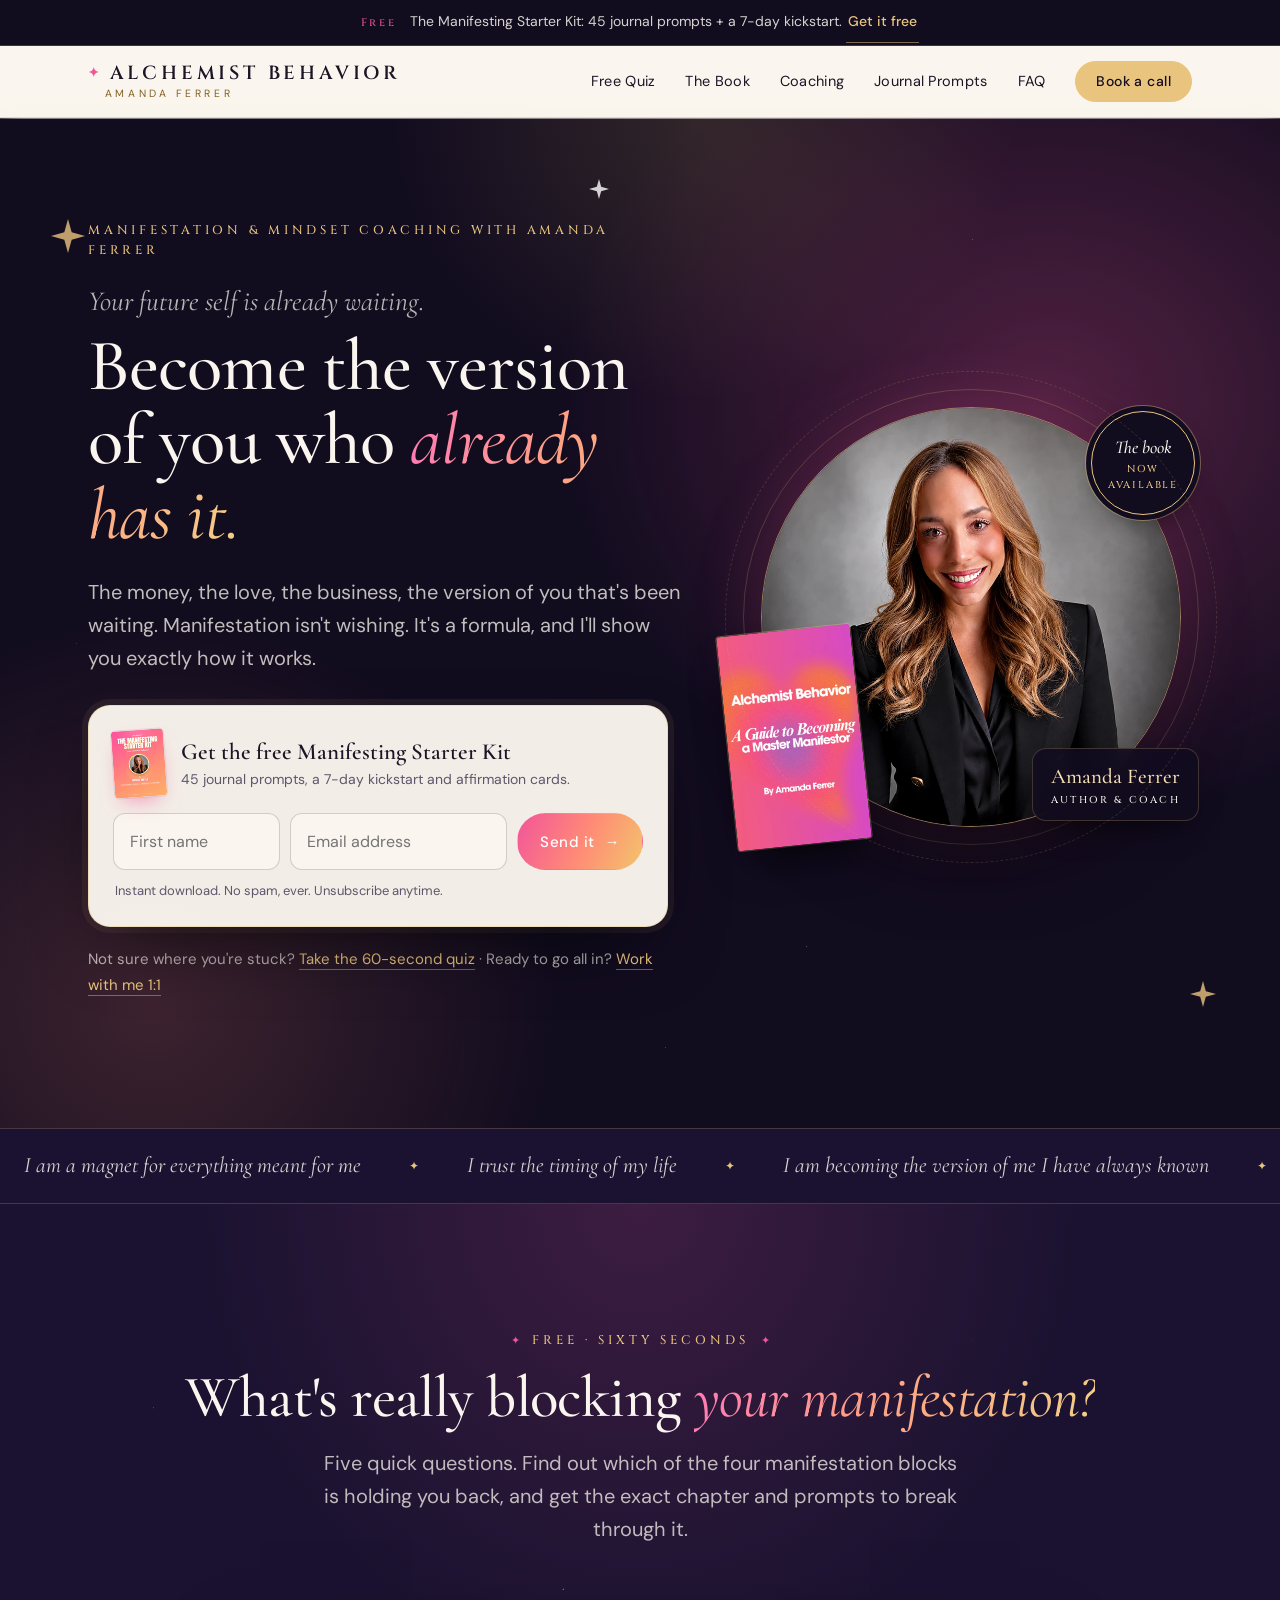
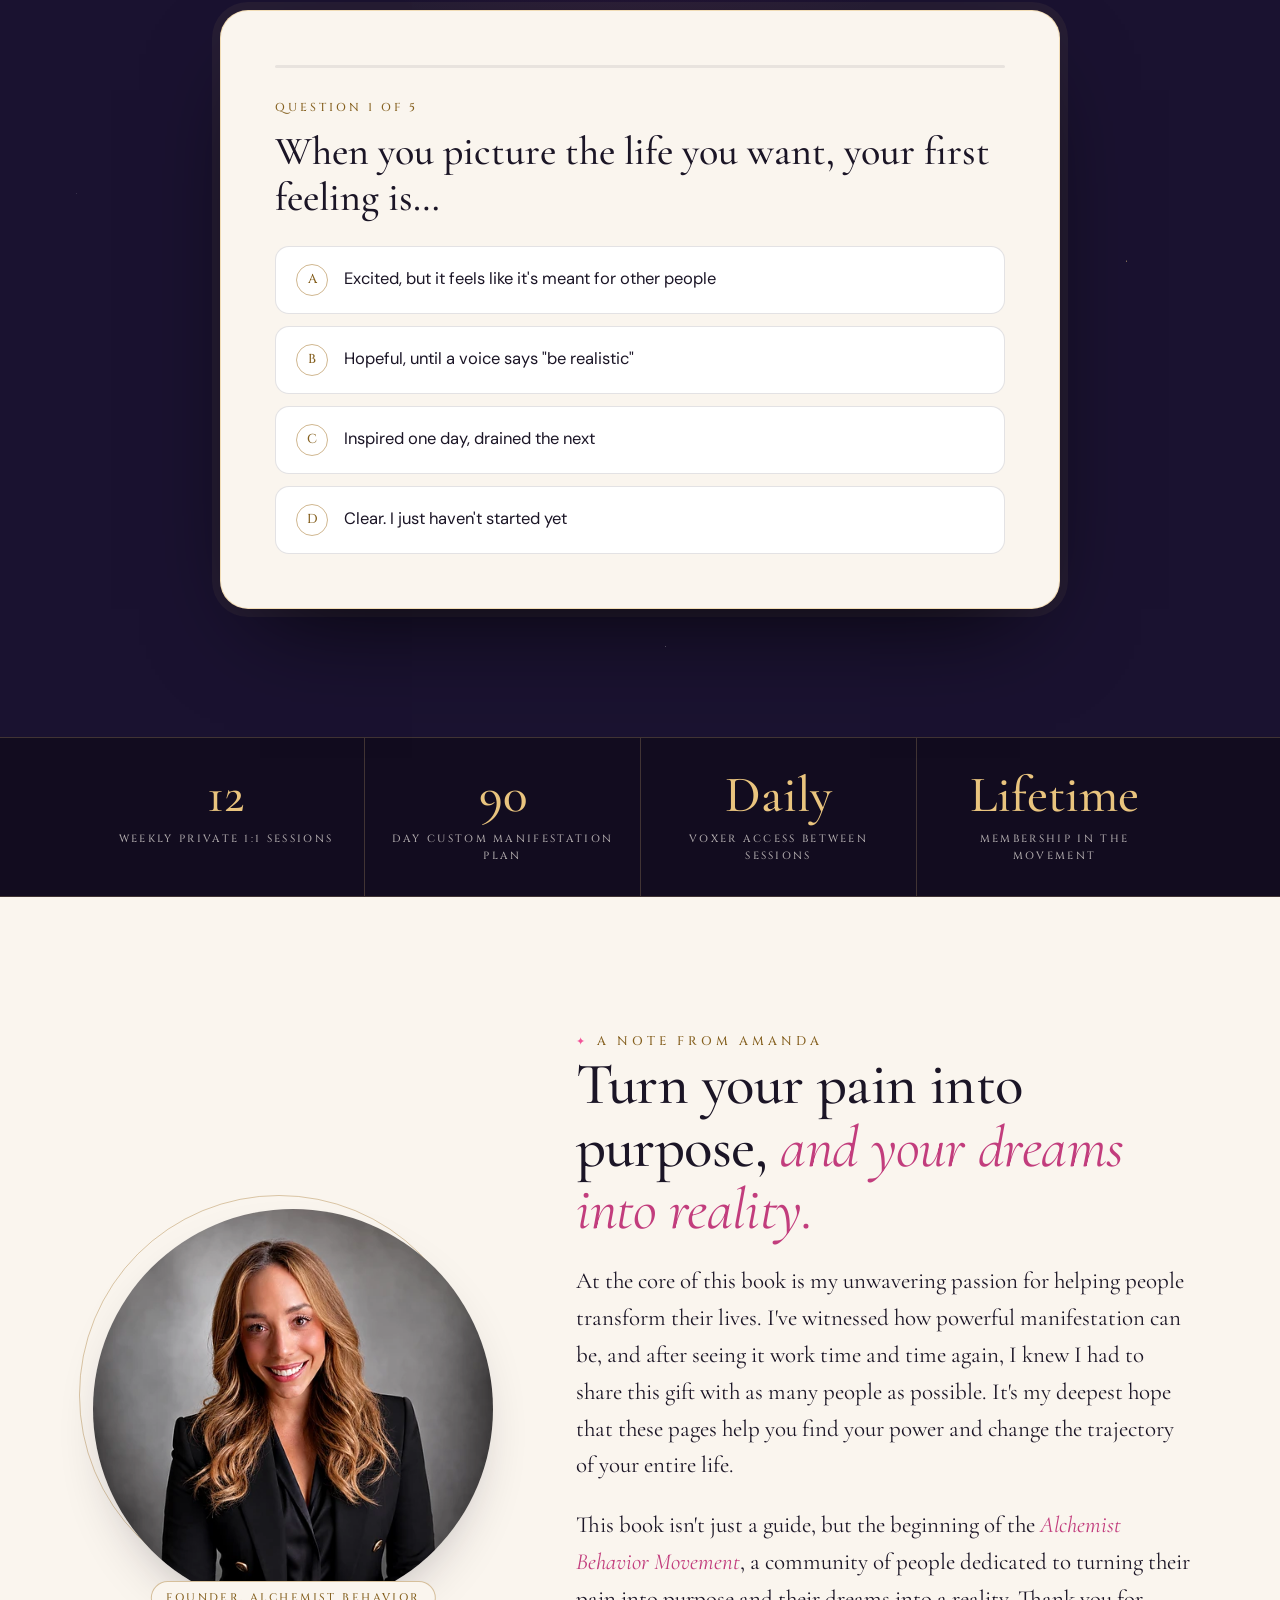
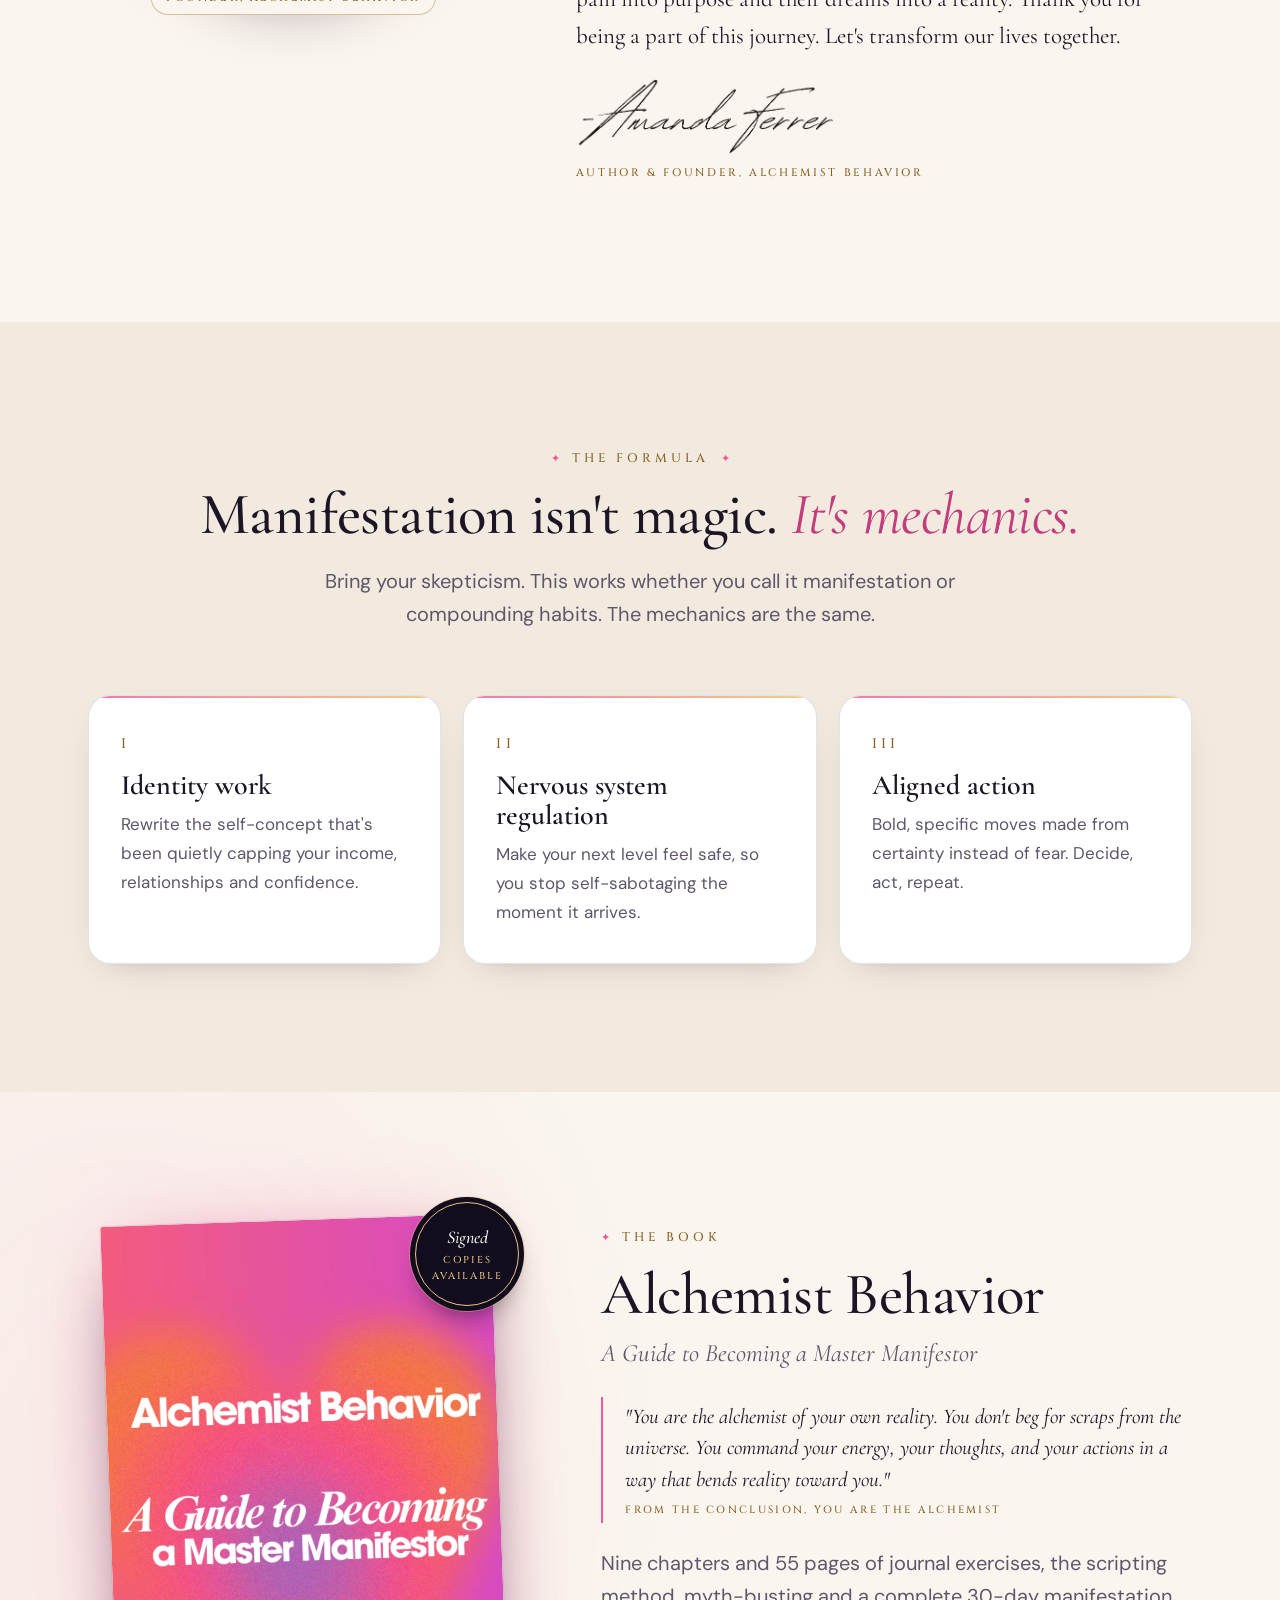
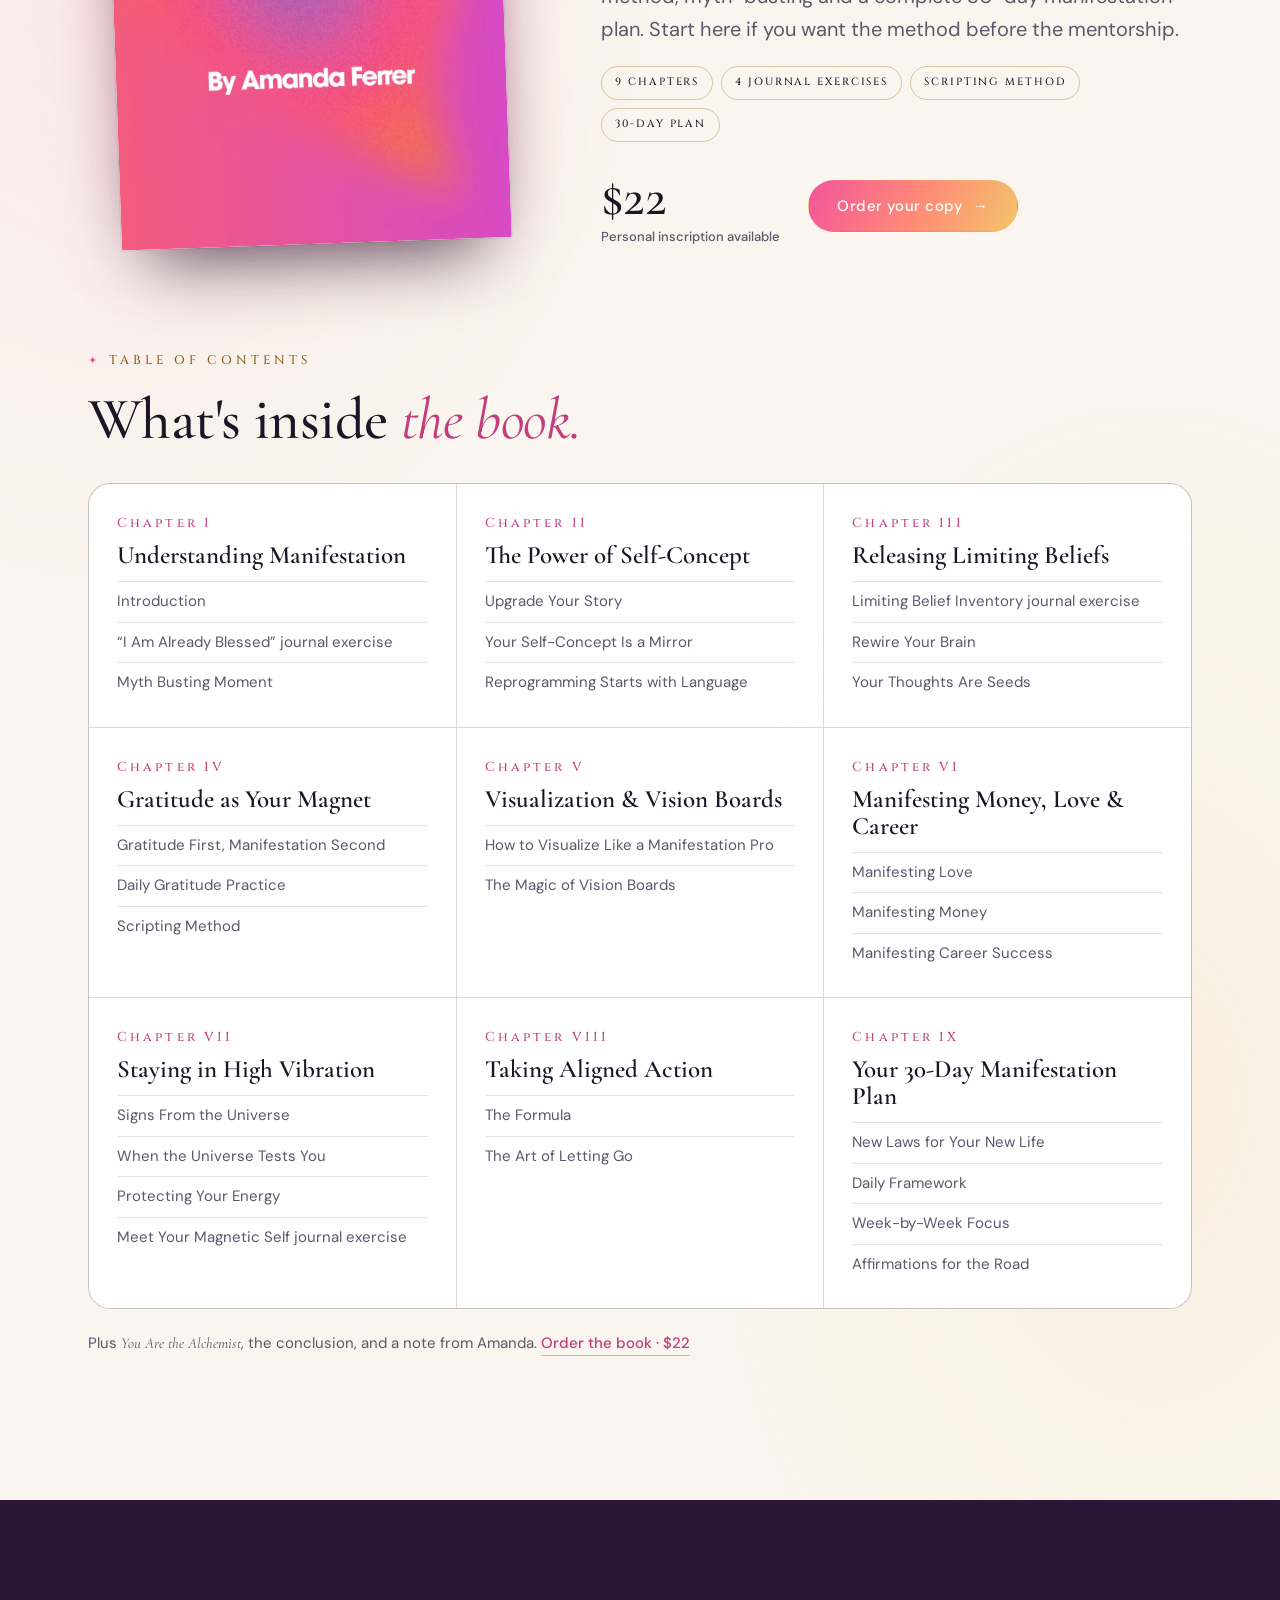
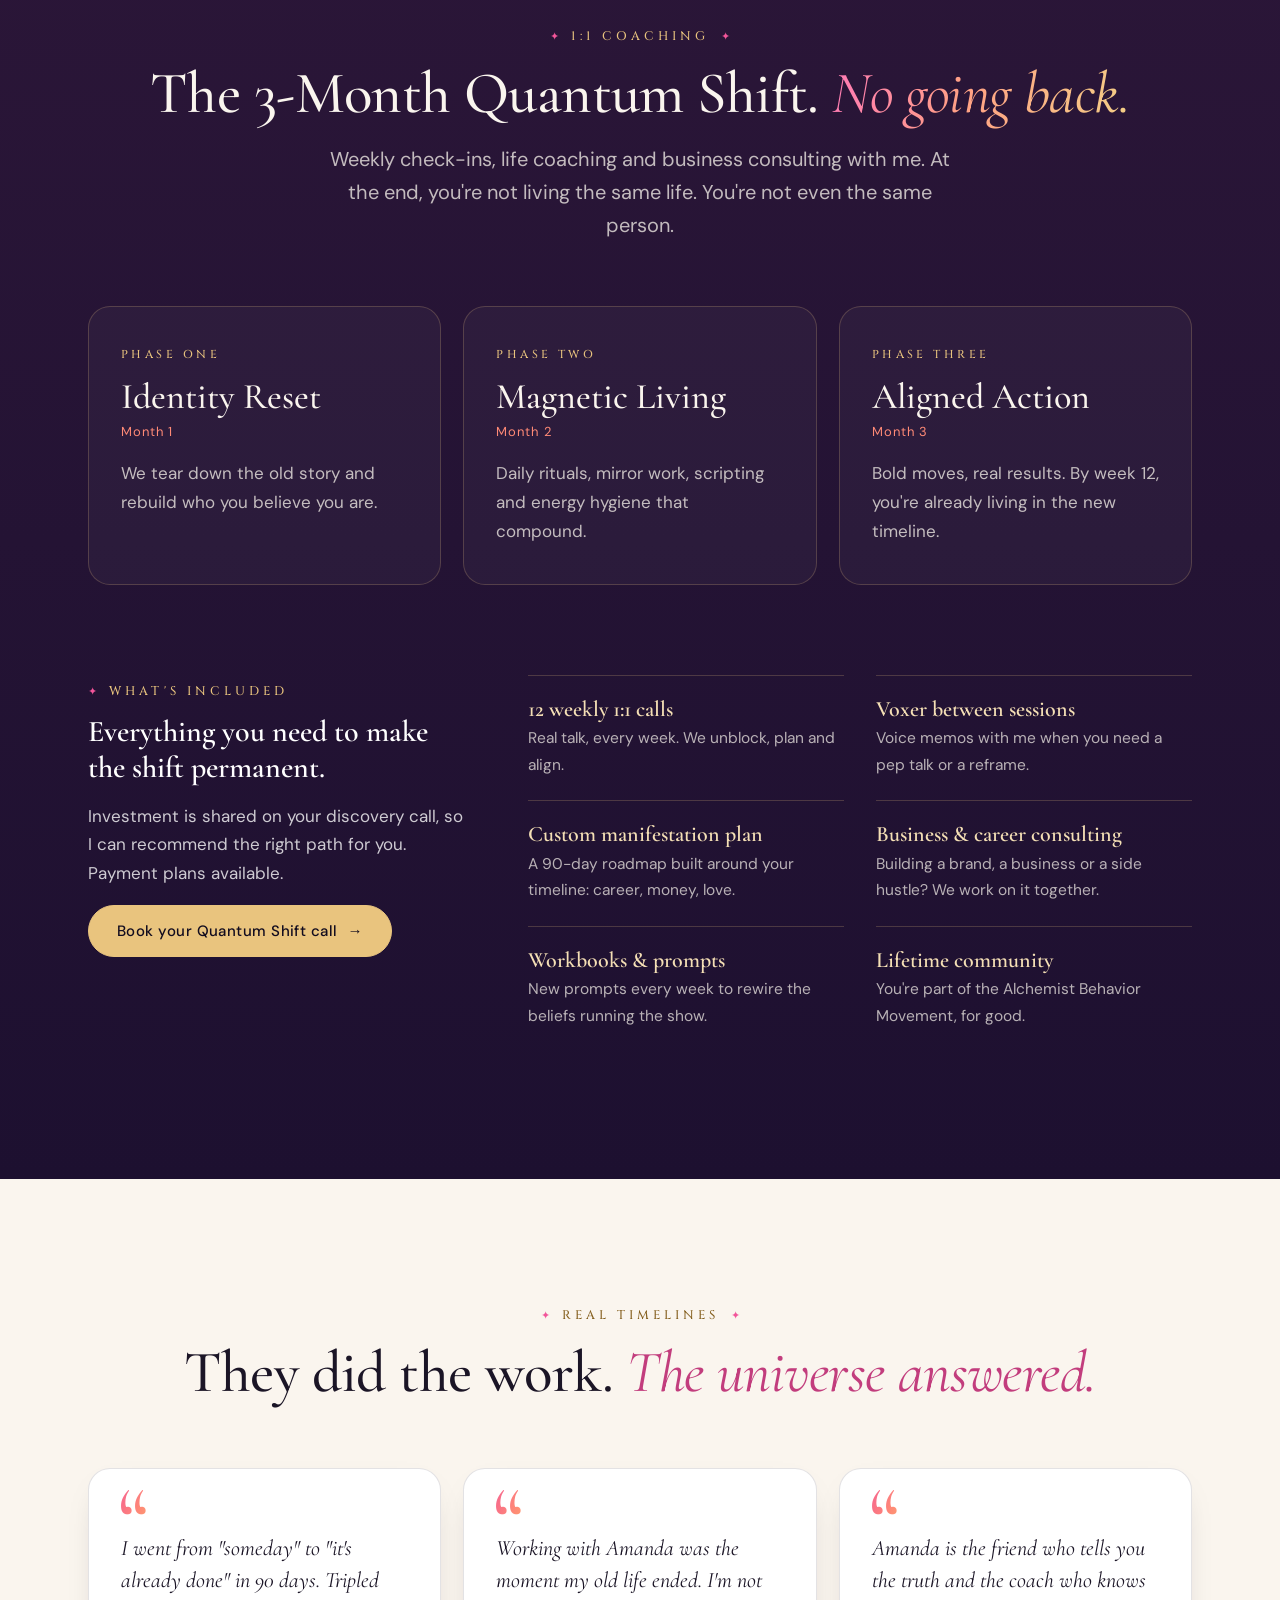
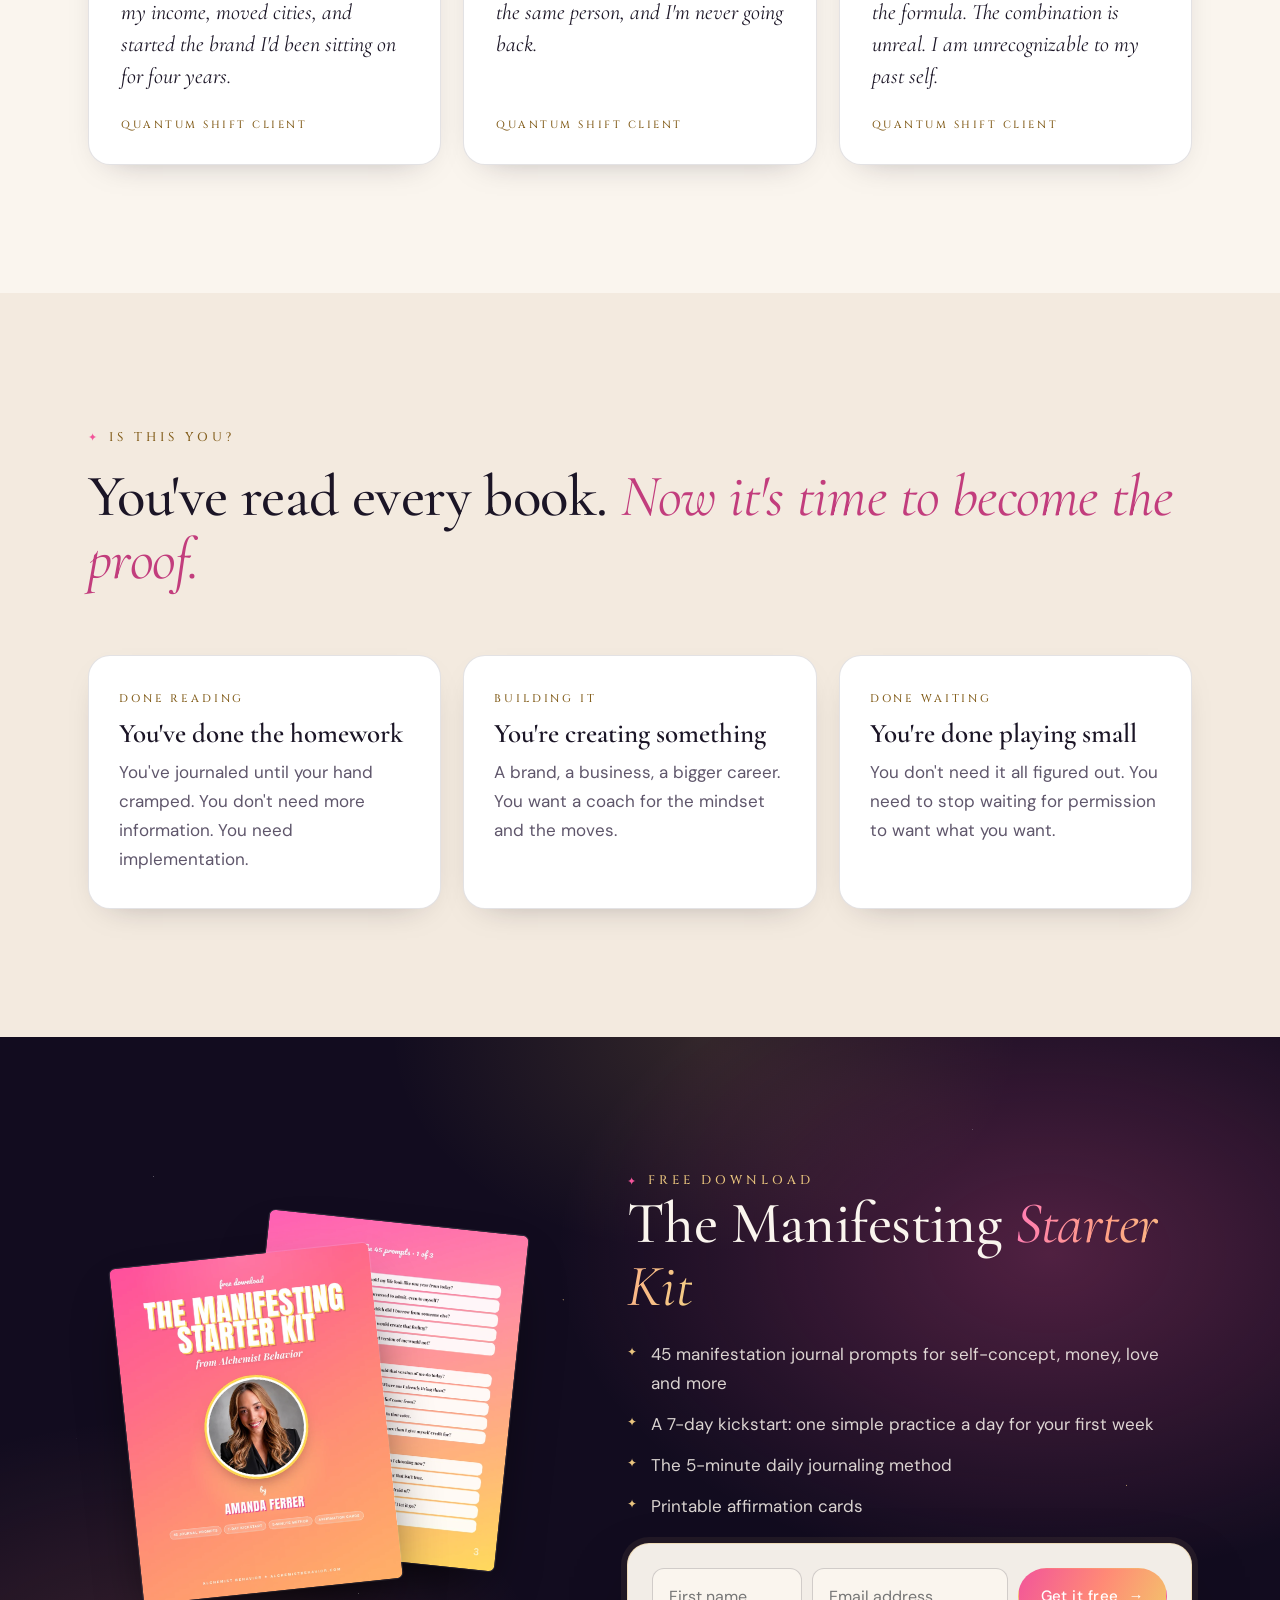
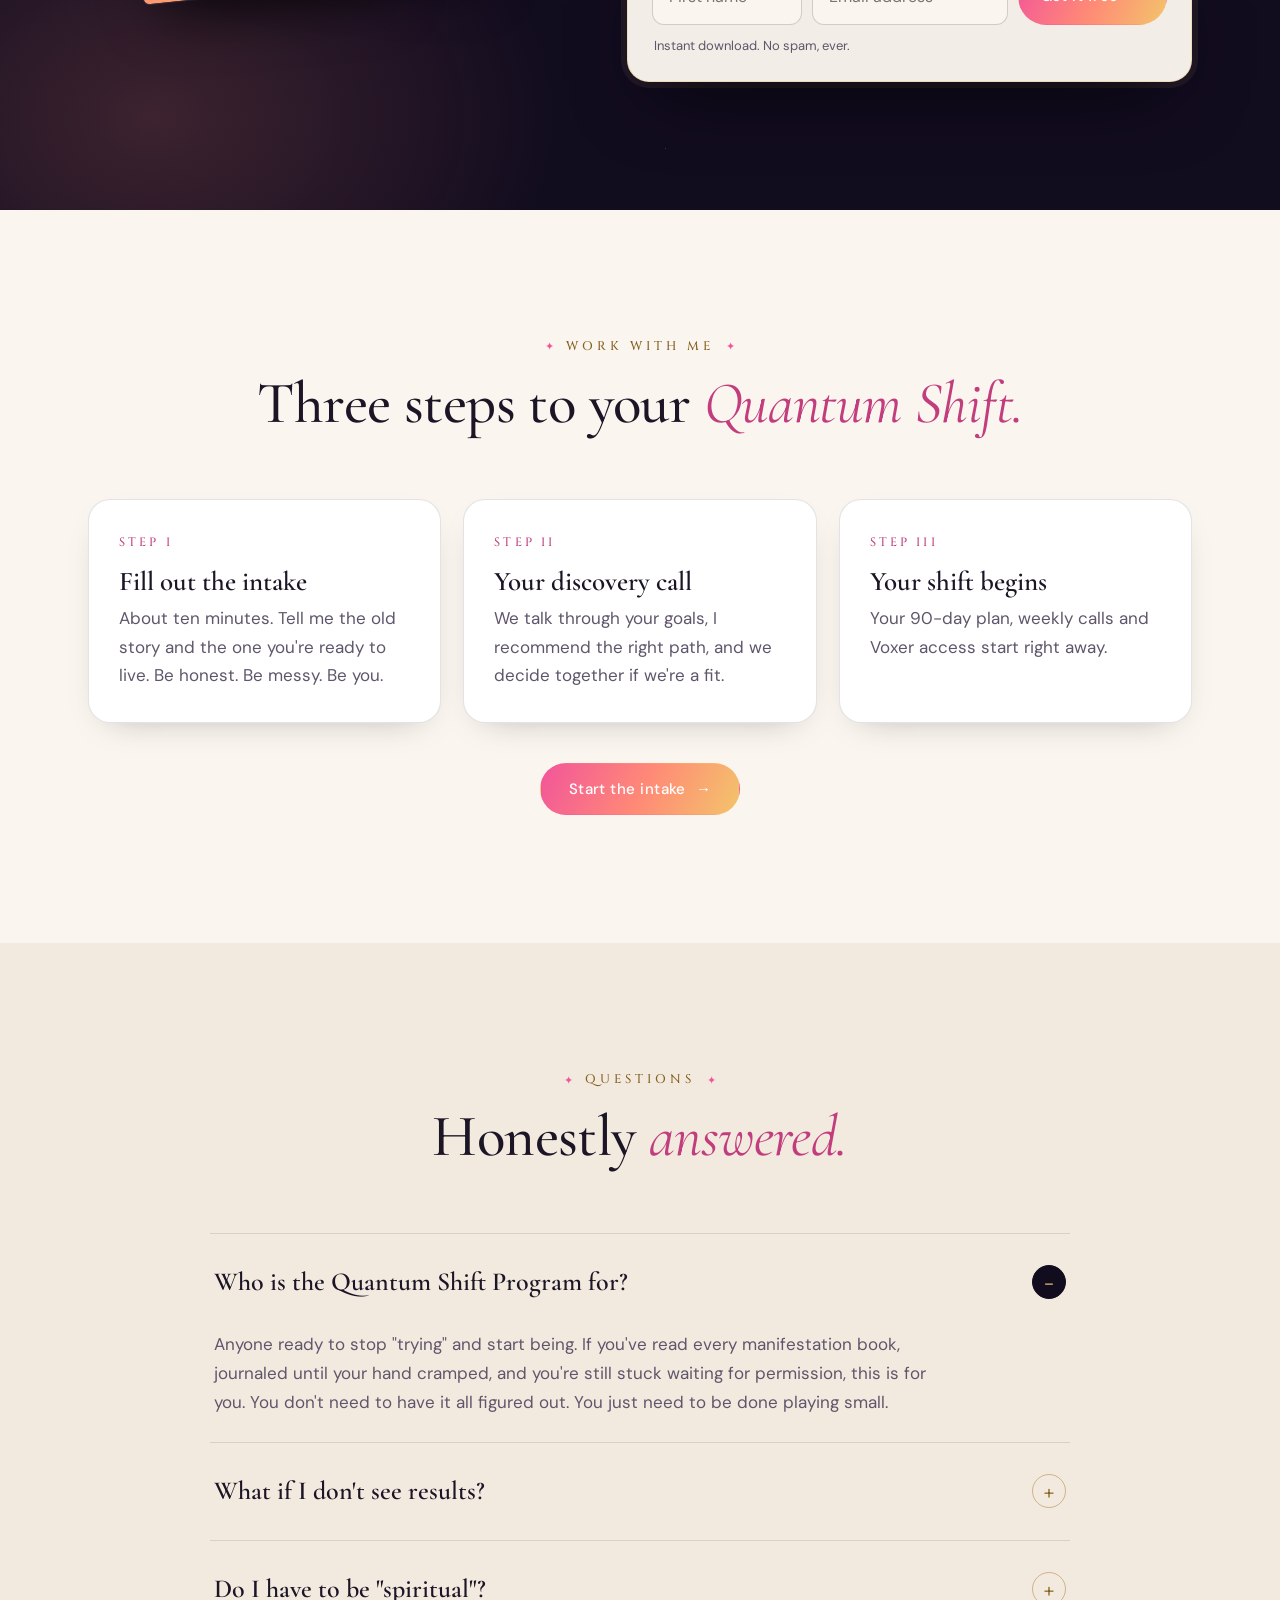
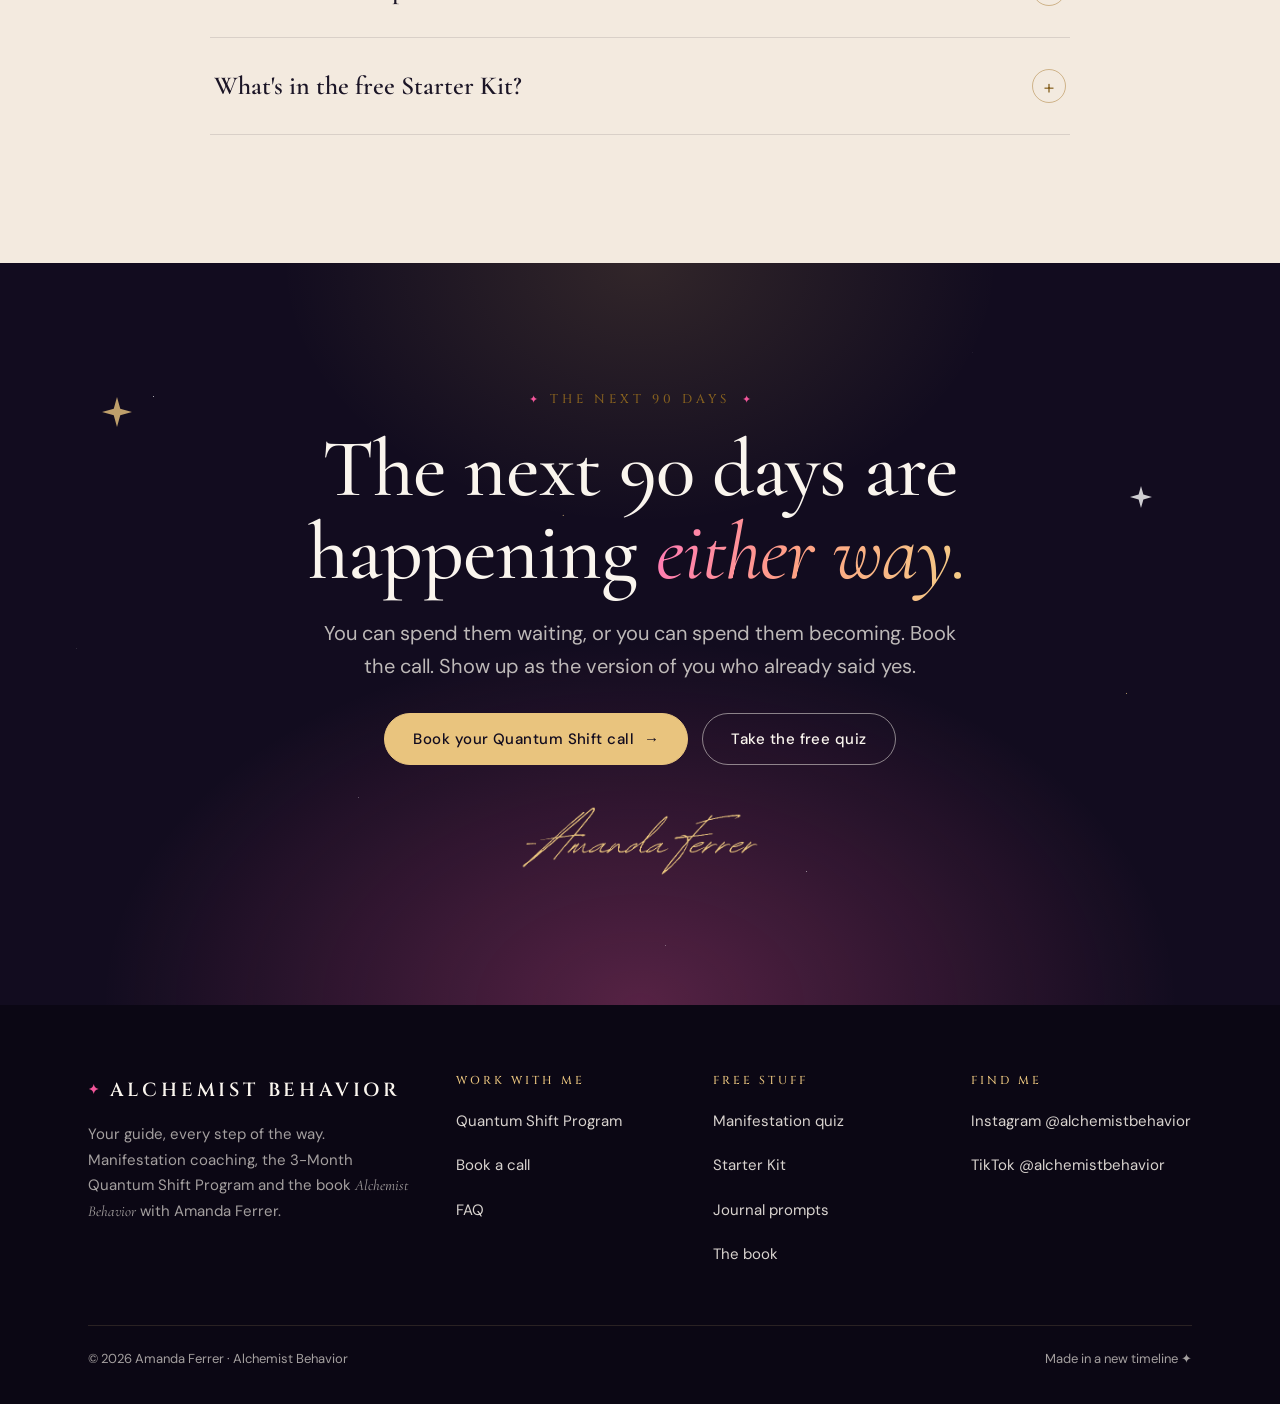
==== commit b9d6d463: "Crisper headshot; redesign Starter Kit cover and affirmation cards Headshot - Re-processed from the " ====
--- a/index.html
+++ b/index.html
@@ -215,7 +215,7 @@
               <input type="hidden" name="subject" value="New lead: Manifesting Starter Kit (hero)">
               <input type="hidden" name="source" value="hero">
               <div class="lead__head">
-                <img class="lead__icon" src="site/kit-cover.webp" width="52" height="67" alt="">
+                <img class="lead__icon" src="site/kit-cover.webp" width="52" height="67" alt="" decoding="async">
                 <p class="lead__title">Get the free Manifesting Starter Kit<small>45 journal prompts, a 7-day kickstart and affirmation cards.</small></p>
               </div>
               <div class="lead__row">
@@ -237,7 +237,7 @@
 
         <figure class="portrait">
           <div class="portrait__frame">
-            <img src="site/amanda-ferrer.webp" srcset="site/amanda-ferrer-480.webp 480w, site/amanda-ferrer.webp 800w" sizes="(max-width: 980px) 80vw, 420px" width="800" height="800" alt="Amanda Ferrer, manifestation and mindset coach" fetchpriority="high">
+            <img src="site/amanda-ferrer.webp" srcset="site/amanda-ferrer-480.webp 480w, site/amanda-ferrer.webp 800w, site/amanda-ferrer-1200.webp 1200w" sizes="(max-width: 980px) 80vw, 420px" width="800" height="800" alt="Amanda Ferrer, manifestation and mindset coach" fetchpriority="high">
           </div>
           <a href="#book"><img class="portrait__book" src="site/book-cover.webp" width="900" height="1440" alt="Alchemist Behavior: A Guide to Becoming a Master Manifestor"></a>
           <div class="portrait__sticker" aria-hidden="true"><span><b>The book</b>Now<br>available</span></div>
@@ -398,7 +398,7 @@
     <section class="section section--cream" id="amanda">
       <div class="wrap about">
         <figure class="about__photo reveal">
-          <img src="site/amanda-ferrer.webp" width="800" height="800" loading="lazy" alt="Portrait of Amanda Ferrer">
+          <img src="site/amanda-ferrer.webp" srcset="site/amanda-ferrer-480.webp 480w, site/amanda-ferrer.webp 800w, site/amanda-ferrer-1200.webp 1200w" sizes="(max-width: 980px) 320px, 400px" width="800" height="800" loading="lazy" alt="Portrait of Amanda Ferrer">
           <span class="tag">Founder, Alchemist Behavior</span>
         </figure>
         <div class="reveal">
@@ -536,8 +536,8 @@
     <section class="section section--grad on-dark" id="kit">
       <div class="wrap kit">
         <div class="kit__mock reveal">
-          <img class="kit__img kit__img--2" src="site/kit-page.webp" width="600" height="776" loading="lazy" alt="A prompts page from the Manifesting Starter Kit">
-          <img class="kit__img kit__img--1" src="site/kit-cover.webp" width="600" height="776" loading="lazy" alt="Cover of the Manifesting Starter Kit">
+          <img class="kit__img kit__img--2" src="site/kit-page.webp" width="800" height="1035" loading="lazy" alt="A prompts page from the Manifesting Starter Kit">
+          <img class="kit__img kit__img--1" src="site/kit-cover.webp" width="800" height="1035" loading="lazy" alt="Cover of the Manifesting Starter Kit">
         </div>
         <div class="reveal">
           <span class="eyebrow">Free download</span>
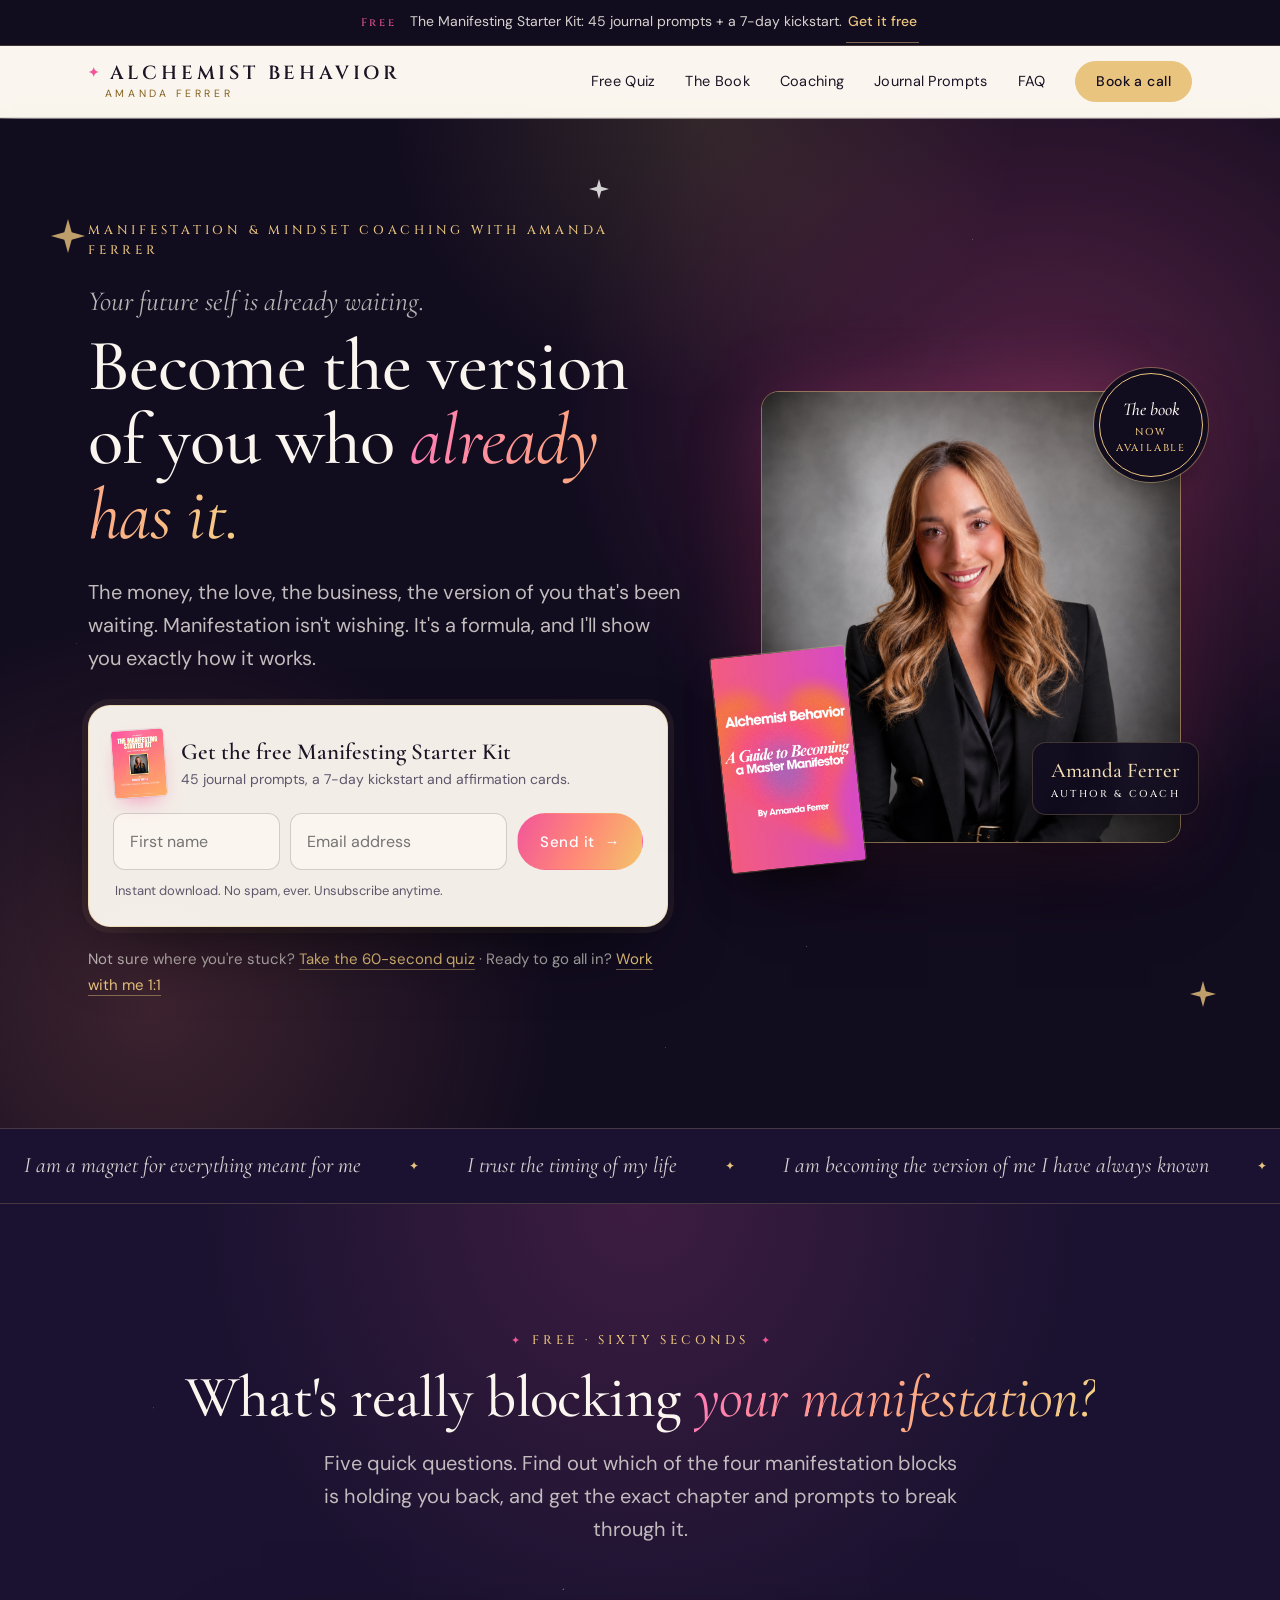
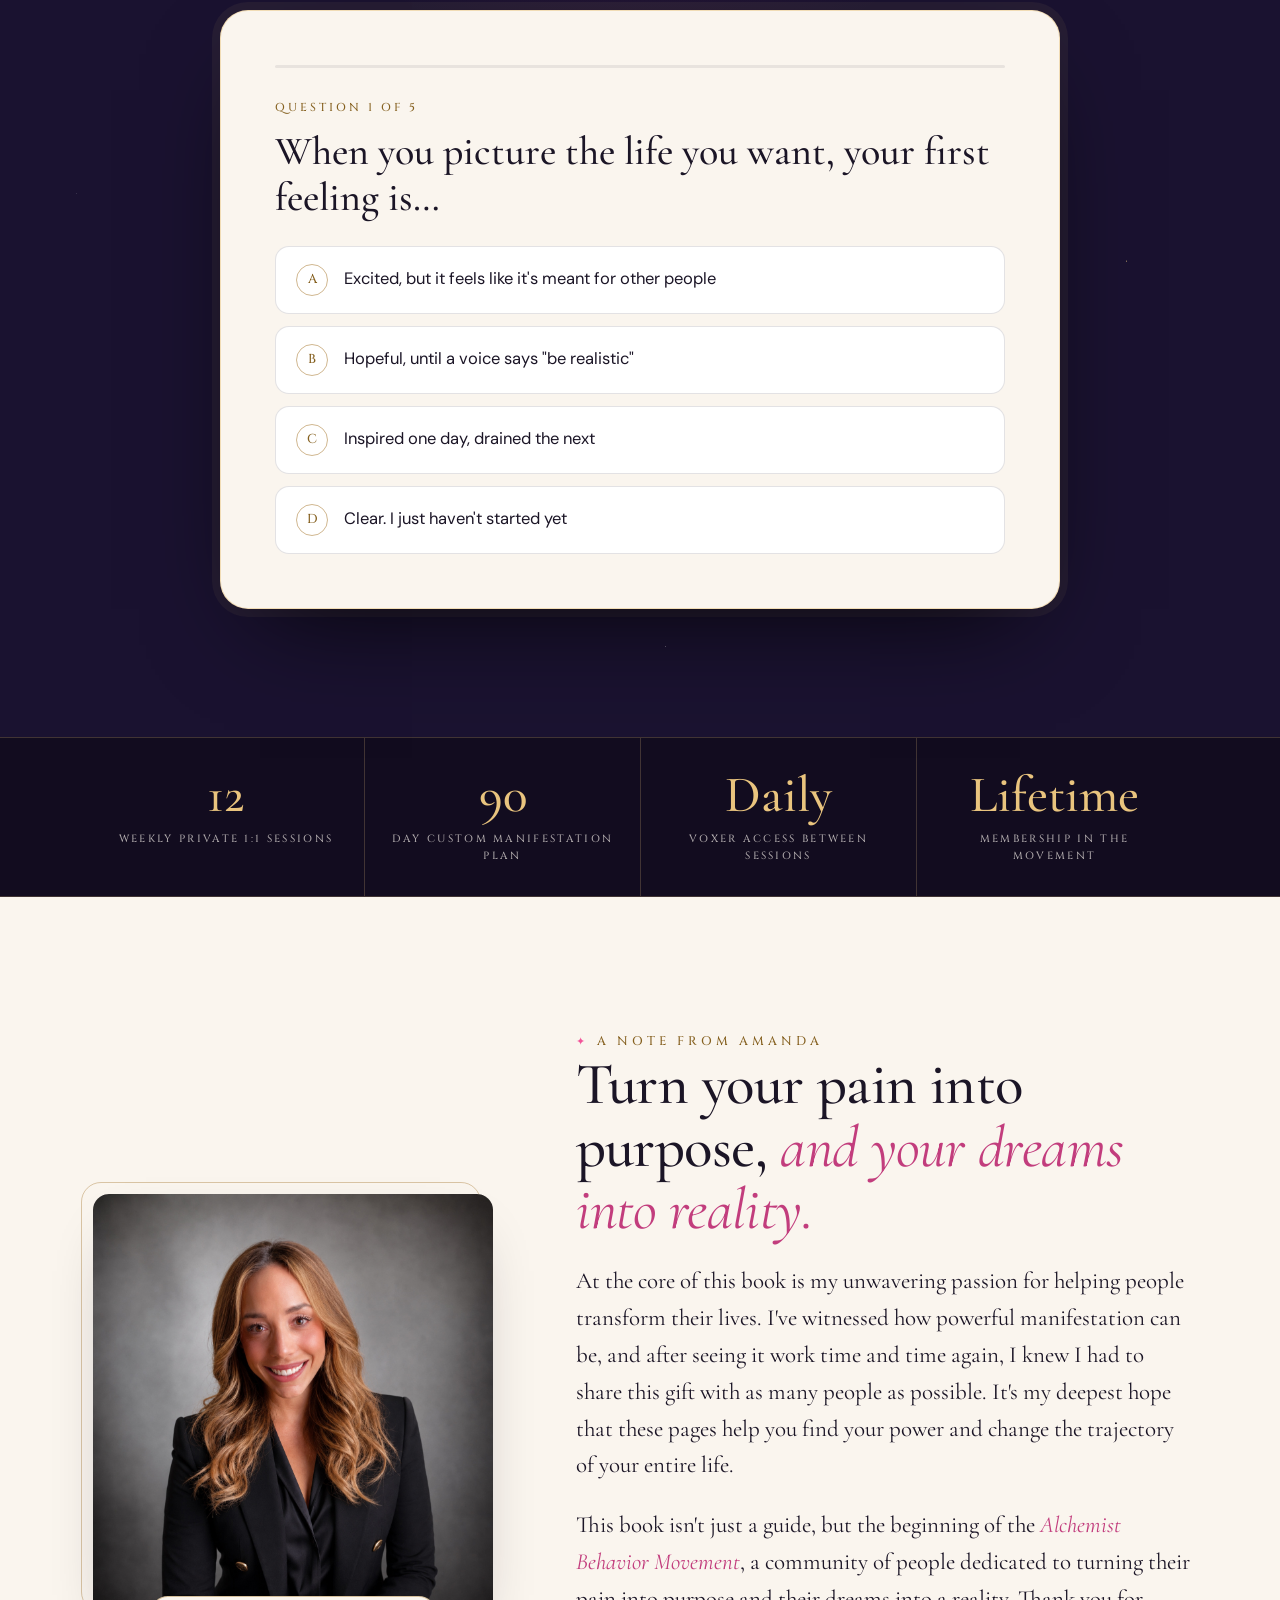
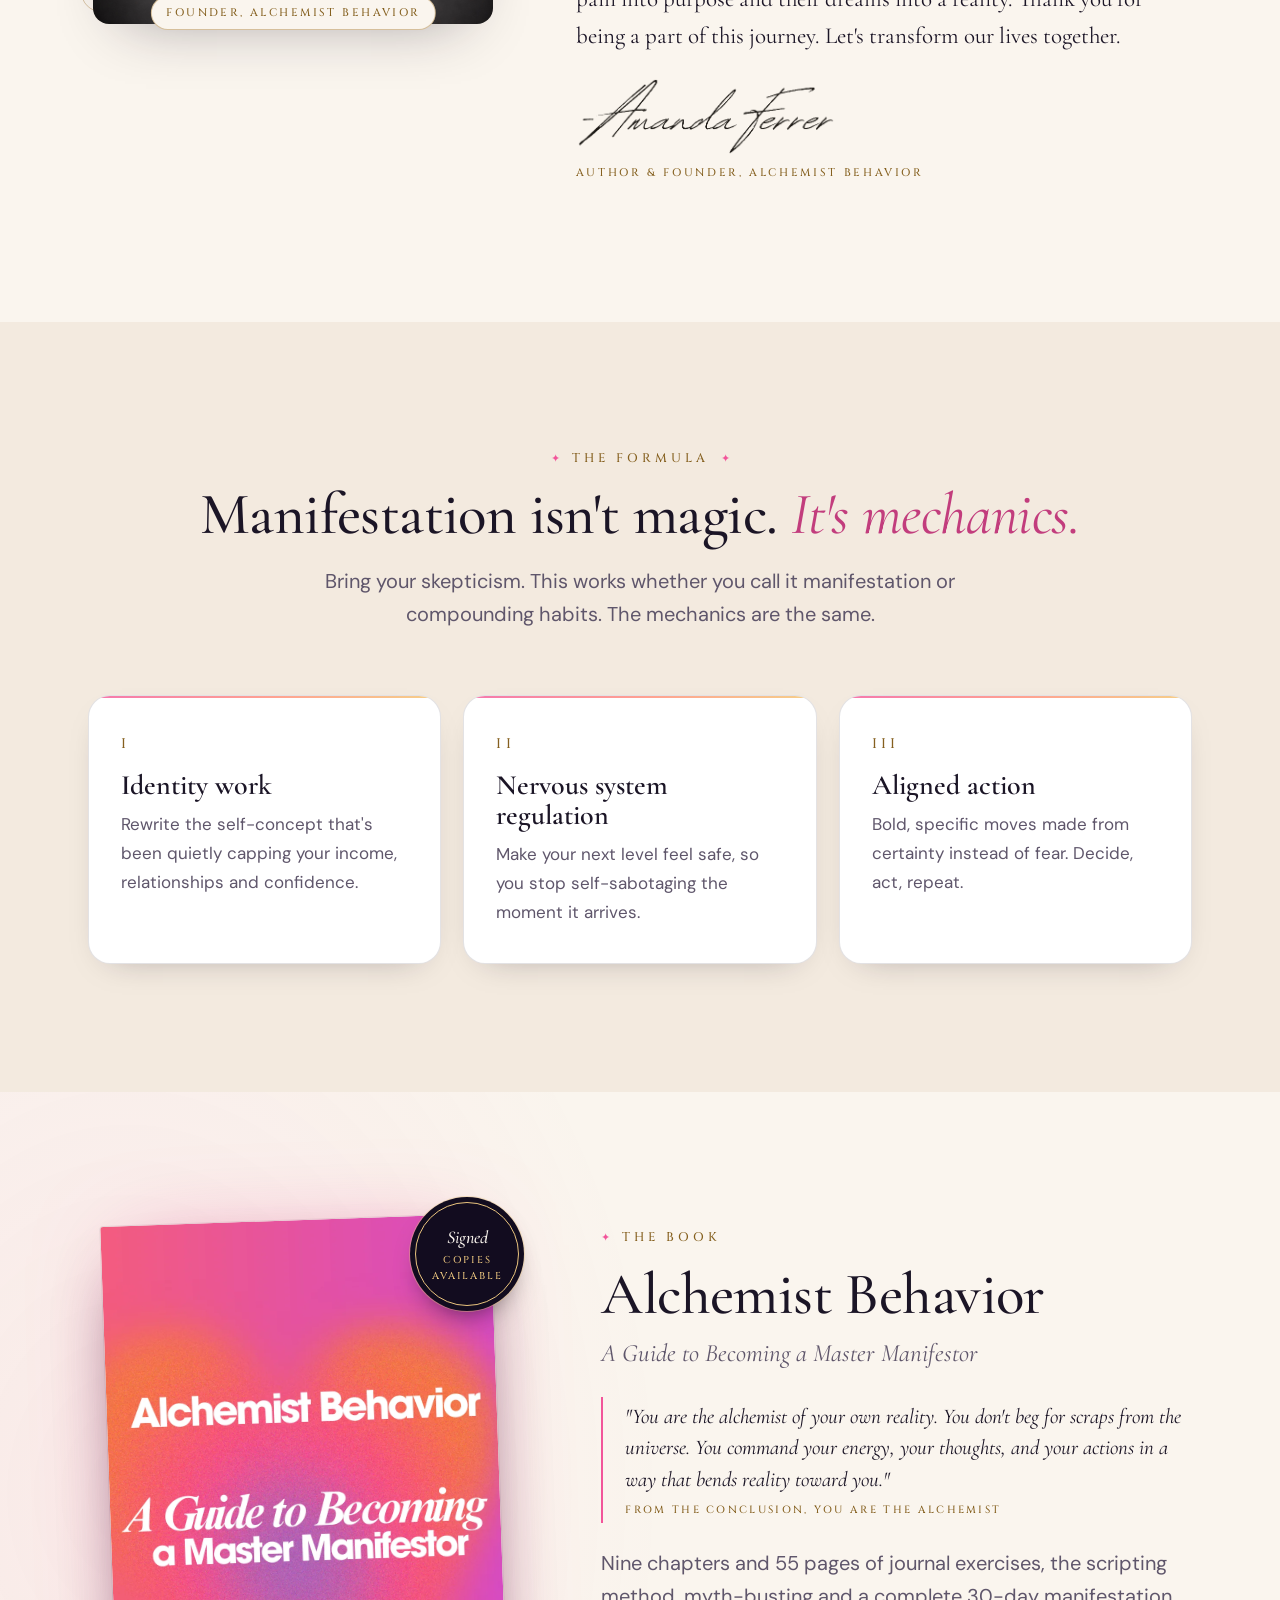
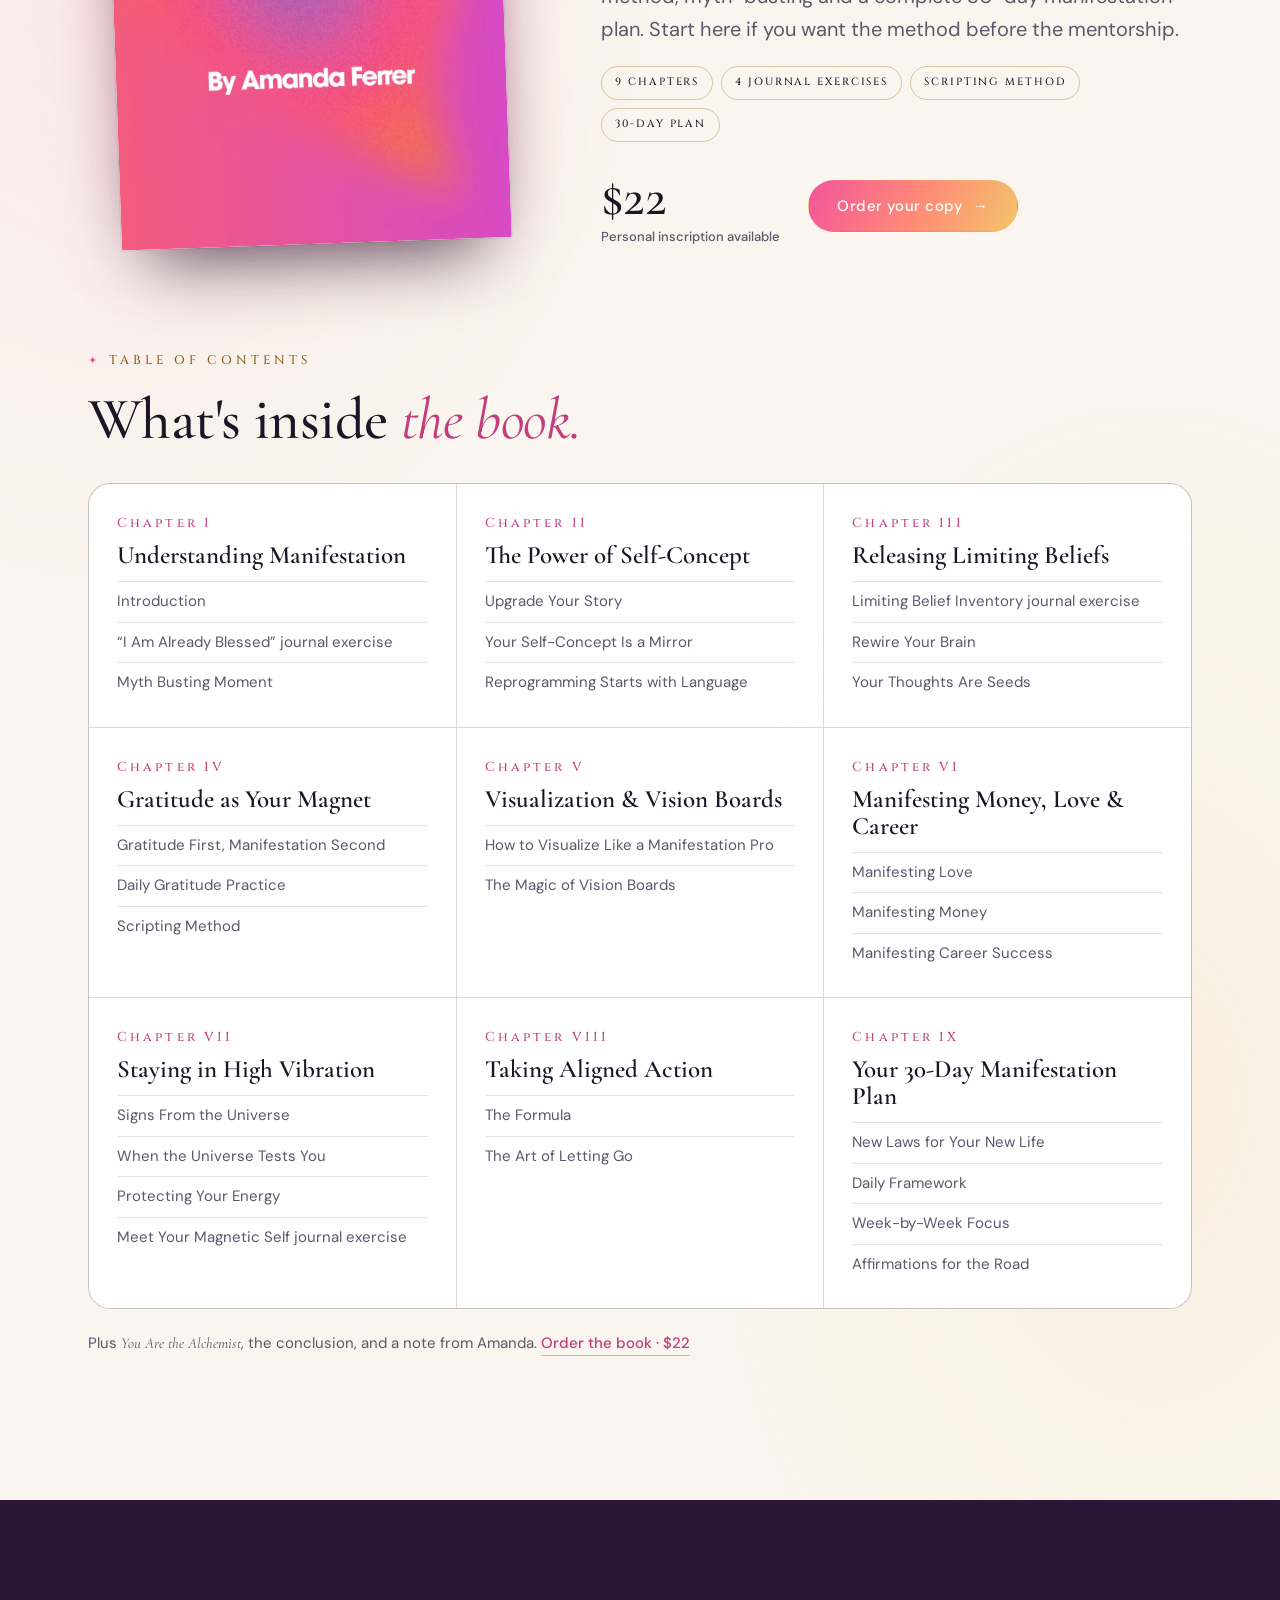
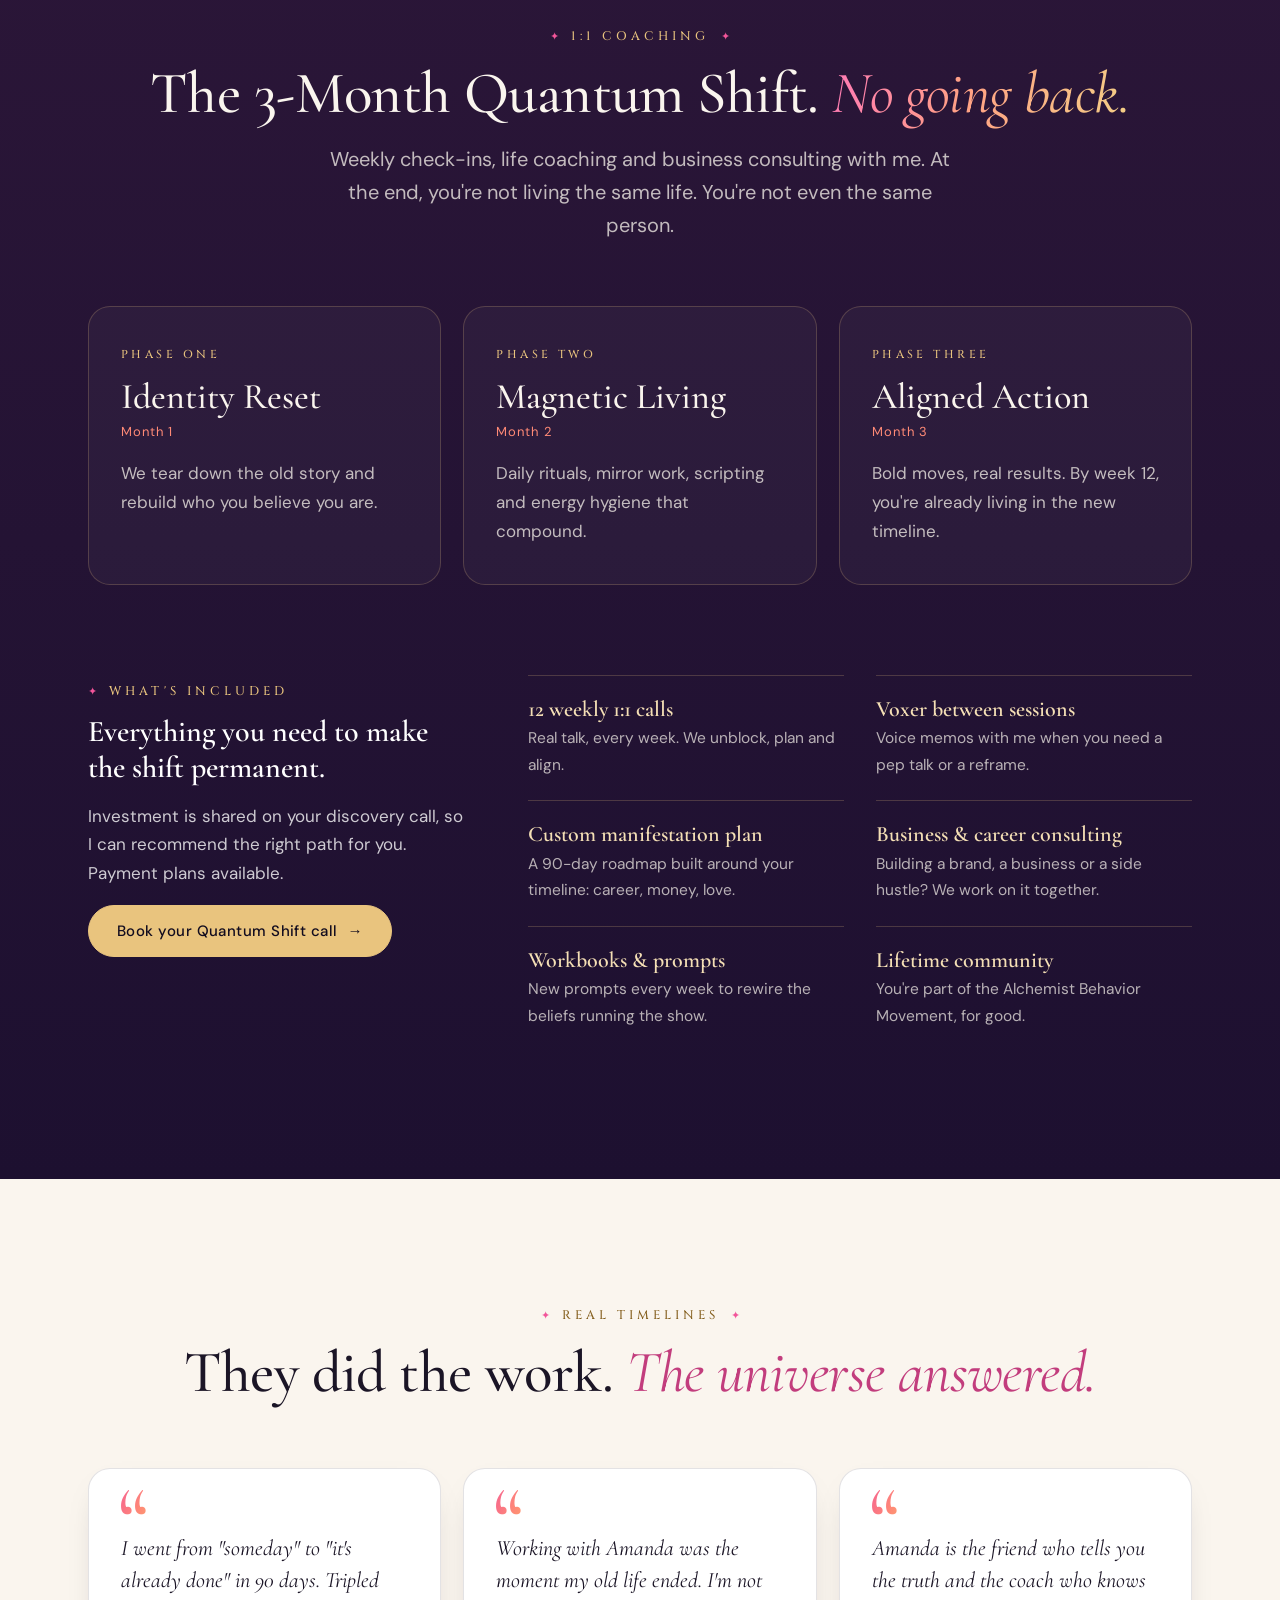
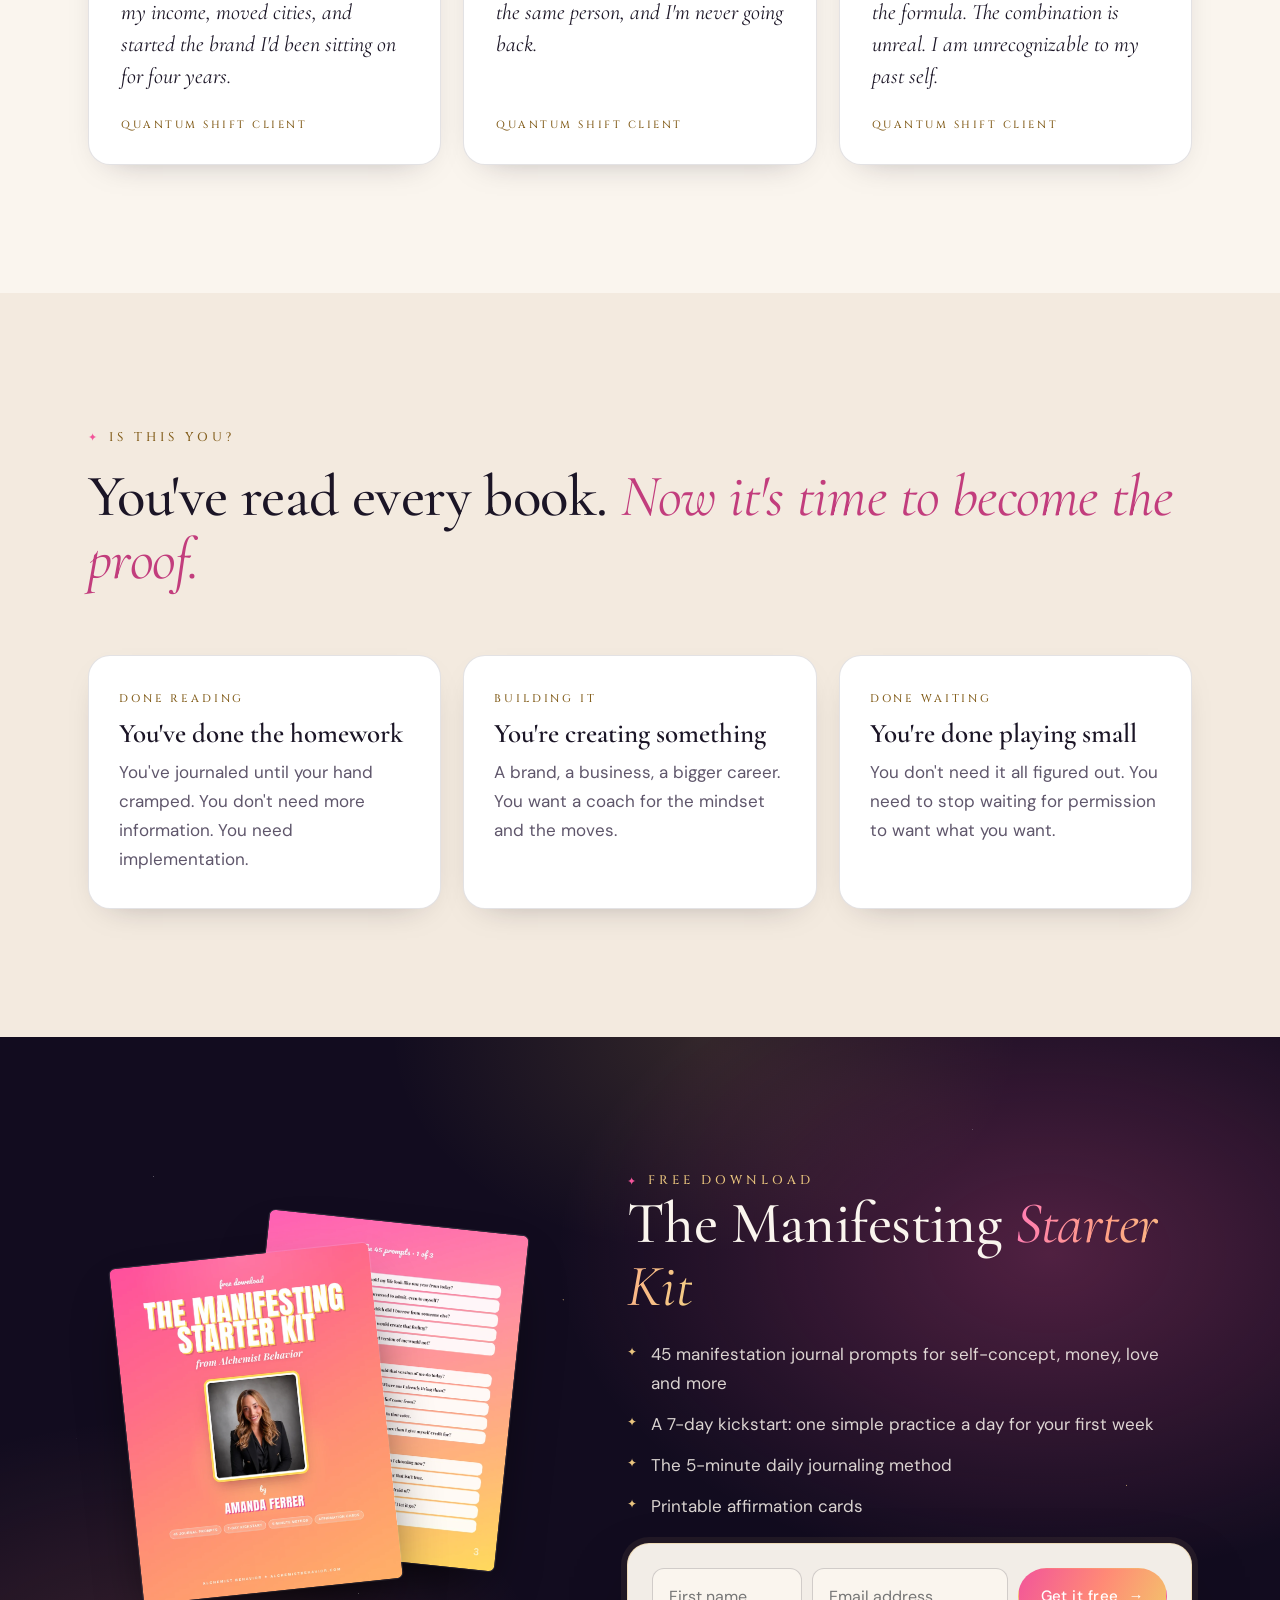
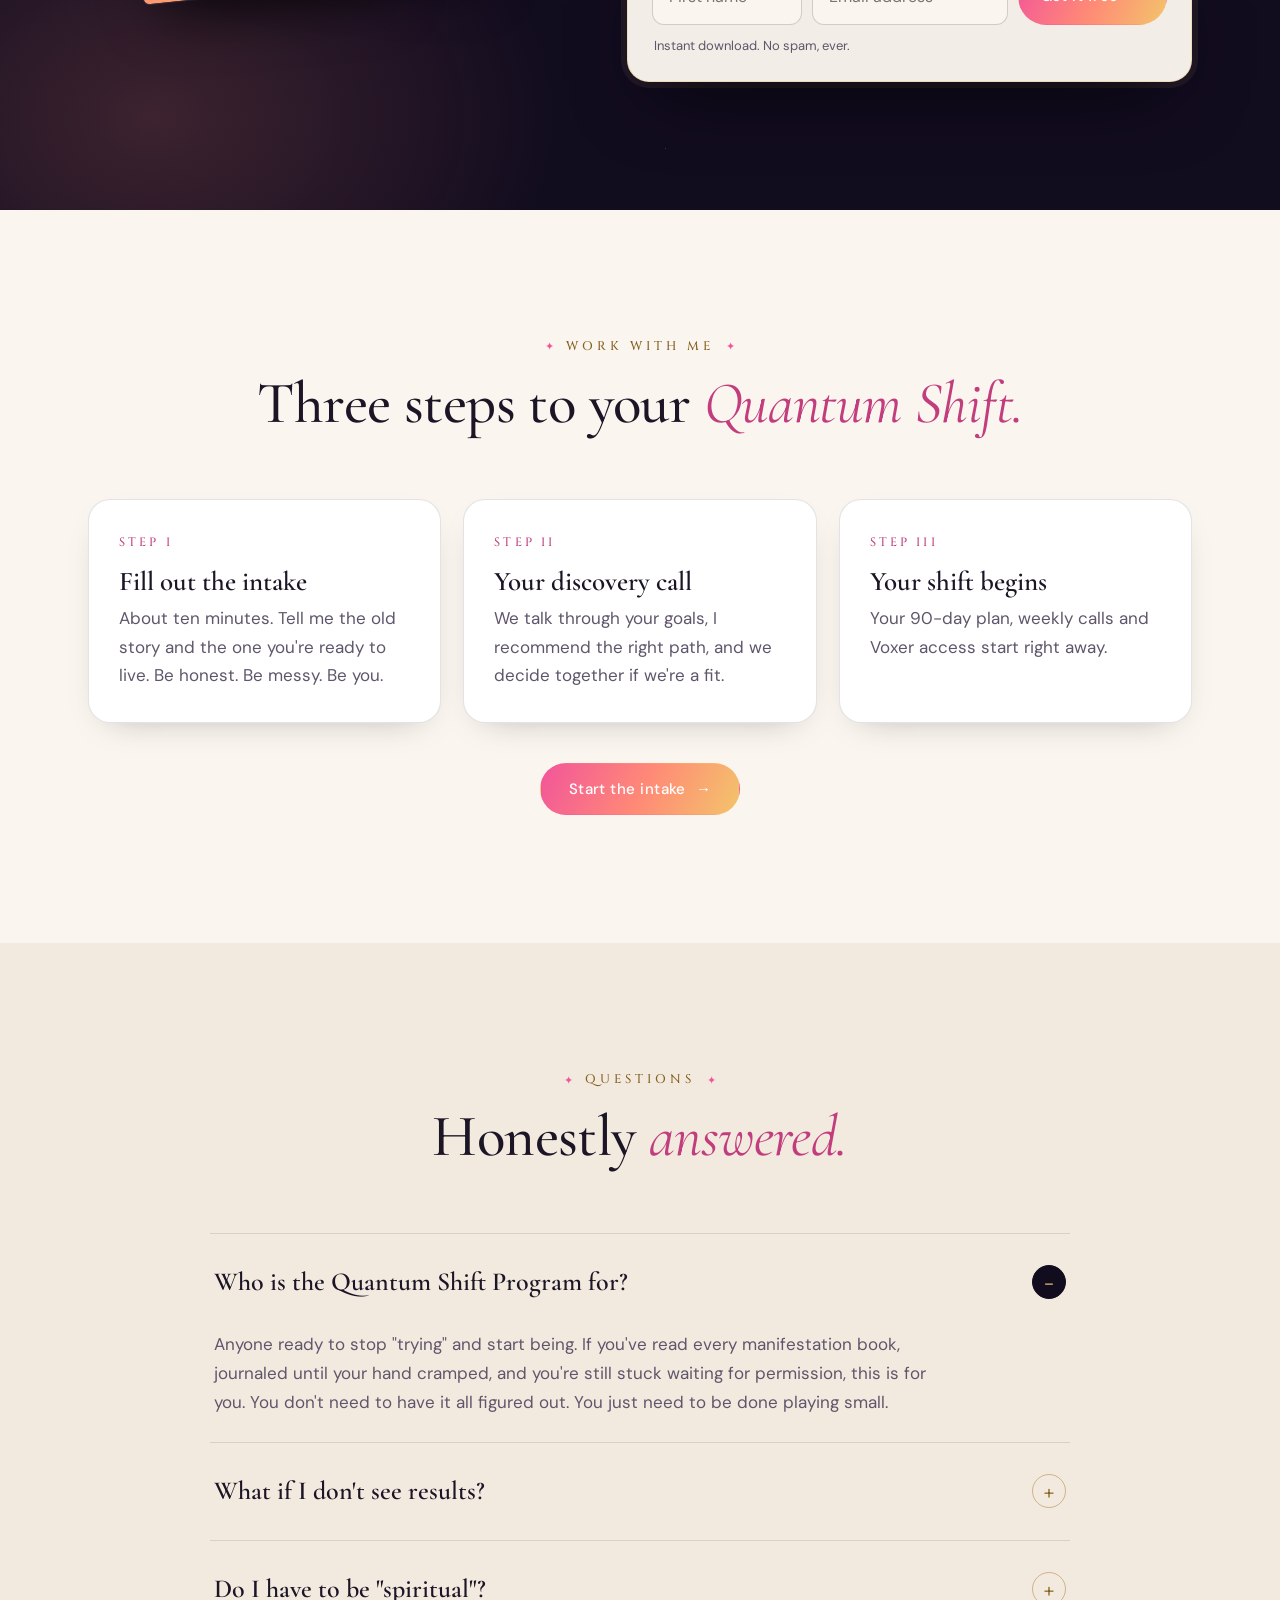
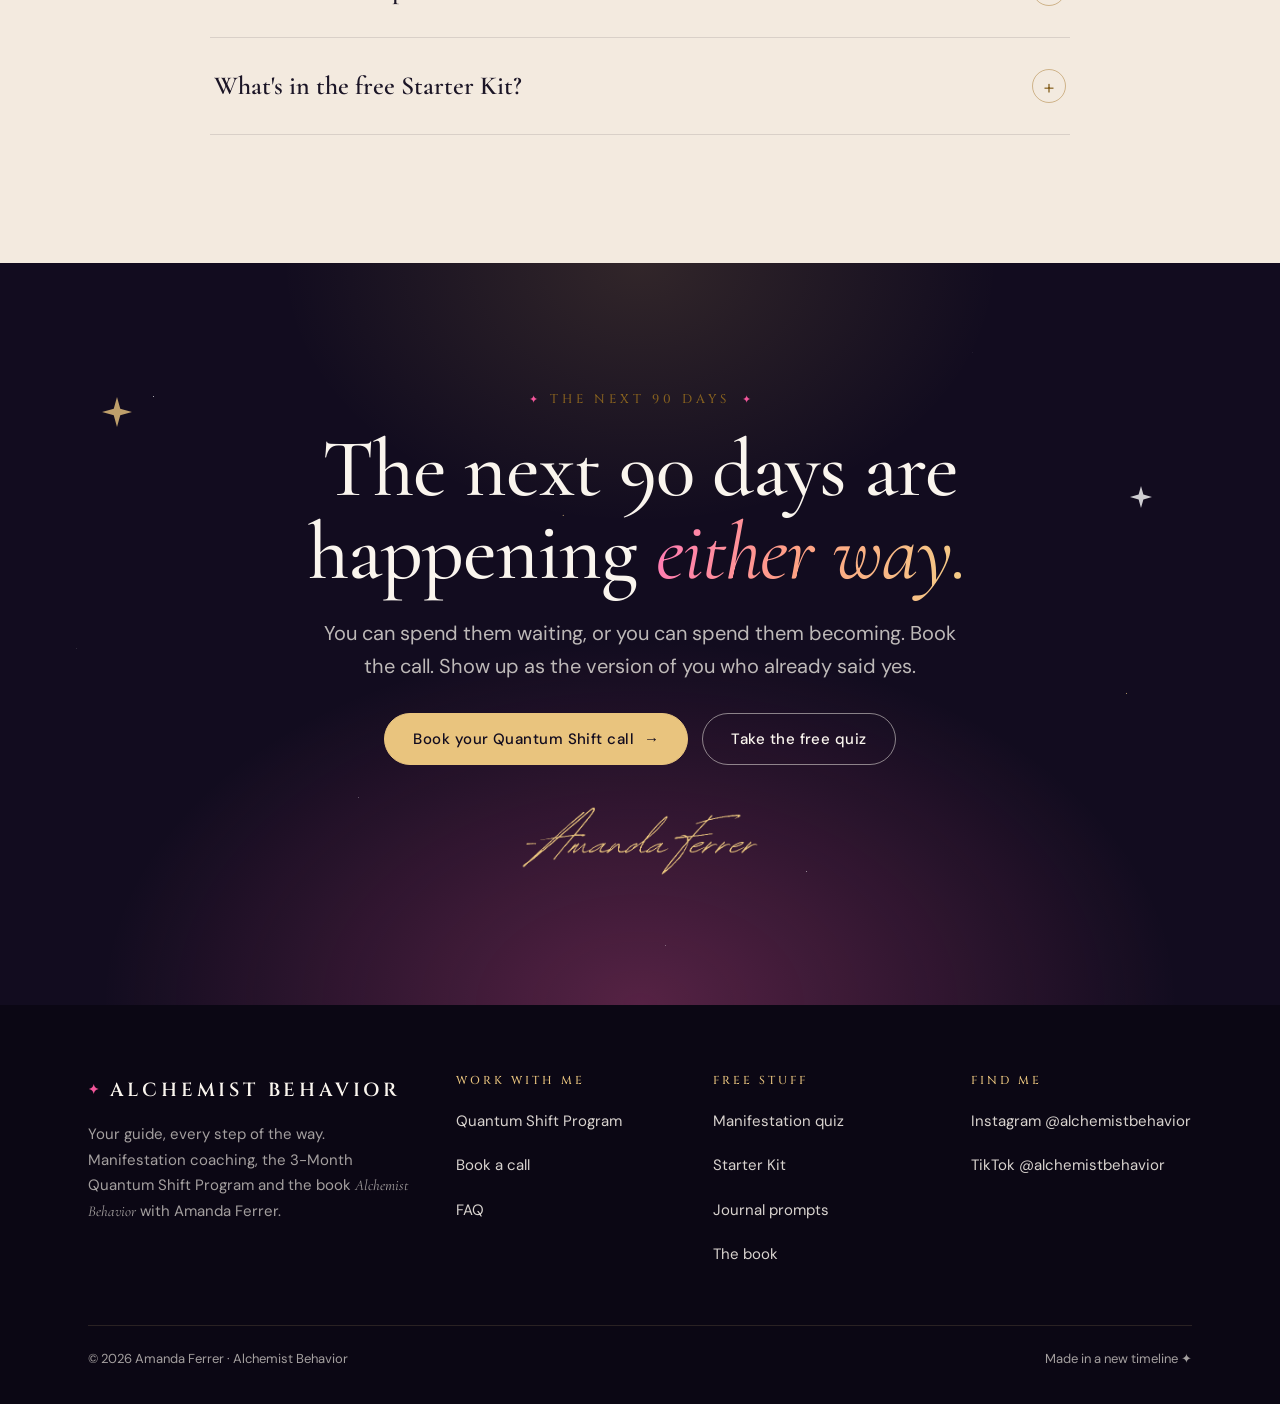
==== commit bd1107d0: "Use original headshot file unaltered and uncropped - Serve Amanda's supplied JPG byte-for-byte (site" ====
--- a/index.html
+++ b/index.html
@@ -25,7 +25,7 @@
   <meta name="twitter:image" content="https://www.alchemistbehavior.com/site/og-image.jpg">
   <link rel="preload" href="site/fonts/cormorant-garamond-latin-500-normal.woff2" as="font" type="font/woff2" crossorigin>
   <link rel="preload" href="site/fonts/dm-sans-latin-400-normal.woff2" as="font" type="font/woff2" crossorigin>
-  <link rel="preload" href="site/amanda-ferrer.webp" as="image">
+  <link rel="preload" href="site/amanda-ferrer.jpg" as="image">
   <link rel="stylesheet" href="site/site.css">
   <link rel="icon" href="data:image/svg+xml,%3Csvg xmlns='http://www.w3.org/2000/svg' viewBox='0 0 64 64'%3E%3Cdefs%3E%3ClinearGradient id='g' x1='0' y1='0' x2='1' y2='1'%3E%3Cstop offset='0' stop-color='%23ff5fae'/%3E%3Cstop offset='1' stop-color='%23ffd95a'/%3E%3C/linearGradient%3E%3C/defs%3E%3Crect width='64' height='64' rx='14' fill='url(%23g)'/%3E%3Cpath d='M32 10l4.5 16.5L53 32l-16.5 4.5L32 53l-4.5-16.5L11 32l16.5-5.5z' fill='%23fff'/%3E%3C/svg%3E">
   <script type="application/ld+json">
@@ -61,7 +61,7 @@
         "https://www.instagram.com/alchemistbehavior",
         "https://www.tiktok.com/@alchemistbehavior"
       ],
-      "image": "https://www.alchemistbehavior.com/site/amanda-ferrer.webp"
+      "image": "https://www.alchemistbehavior.com/site/amanda-ferrer.jpg"
     },
     {
       "@type": "WebSite",
@@ -237,7 +237,7 @@
 
         <figure class="portrait">
           <div class="portrait__frame">
-            <img src="site/amanda-ferrer.webp" srcset="site/amanda-ferrer-480.webp 480w, site/amanda-ferrer.webp 800w, site/amanda-ferrer-1200.webp 1200w" sizes="(max-width: 980px) 80vw, 420px" width="800" height="800" alt="Amanda Ferrer, manifestation and mindset coach" fetchpriority="high">
+            <img src="site/amanda-ferrer.jpg" width="1209" height="1300" alt="Amanda Ferrer, manifestation and mindset coach" fetchpriority="high">
           </div>
           <a href="#book"><img class="portrait__book" src="site/book-cover.webp" width="900" height="1440" alt="Alchemist Behavior: A Guide to Becoming a Master Manifestor"></a>
           <div class="portrait__sticker" aria-hidden="true"><span><b>The book</b>Now<br>available</span></div>
@@ -398,7 +398,7 @@
     <section class="section section--cream" id="amanda">
       <div class="wrap about">
         <figure class="about__photo reveal">
-          <img src="site/amanda-ferrer.webp" srcset="site/amanda-ferrer-480.webp 480w, site/amanda-ferrer.webp 800w, site/amanda-ferrer-1200.webp 1200w" sizes="(max-width: 980px) 320px, 400px" width="800" height="800" loading="lazy" alt="Portrait of Amanda Ferrer">
+          <img src="site/amanda-ferrer.jpg" width="1209" height="1300" loading="lazy" alt="Portrait of Amanda Ferrer">
           <span class="tag">Founder, Alchemist Behavior</span>
         </figure>
         <div class="reveal">
--- a/site/site.css
+++ b/site/site.css
@@ -502,3 +502,14 @@
 .faq summary::after { transition: background 0.25s, color 0.25s; }
 .faq details[open] summary::after { content: "\2212"; transform: none; }
 @media (max-width: 1200px) { .hero > .sparkle:nth-of-type(1), .hero > .sparkle:nth-of-type(2) { display: none; } }
+
+/* Show the headshot in its natural shape, uncropped */
+.portrait::before, .portrait::after { display: none; }
+.portrait__frame { border-radius: 18px; aspect-ratio: 1209 / 1300; border: 1px solid rgba(233, 196, 126, 0.55); background: none; }
+.portrait__frame img { object-fit: contain; }
+.portrait__book { left: -40px; bottom: -24px; }
+.portrait__sticker { right: -22px; top: -18px; }
+.portrait__name { right: -18px; bottom: 28px; }
+.about__photo::before { inset: -12px 12px 12px -12px; border-radius: 20px; }
+.about__photo img { border-radius: 16px; }
+.byline img { object-fit: cover; object-position: center 25%; }
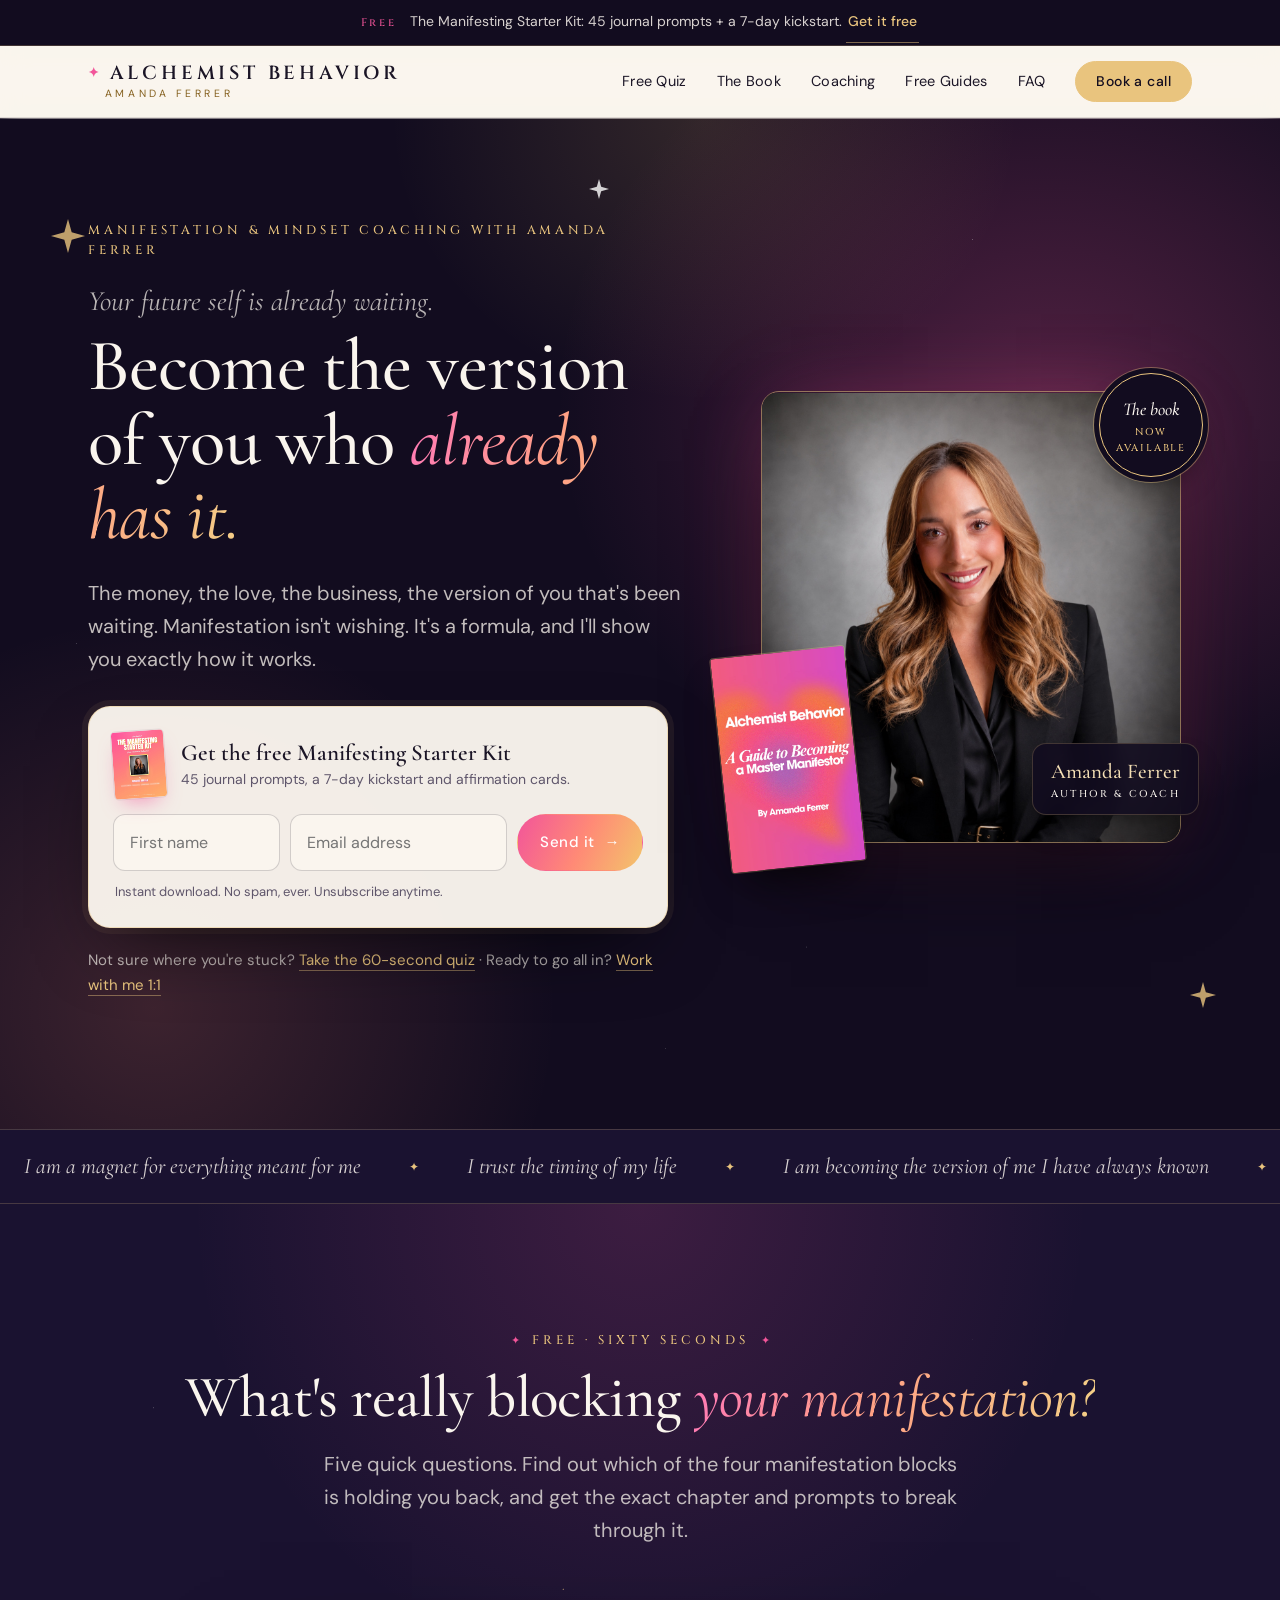
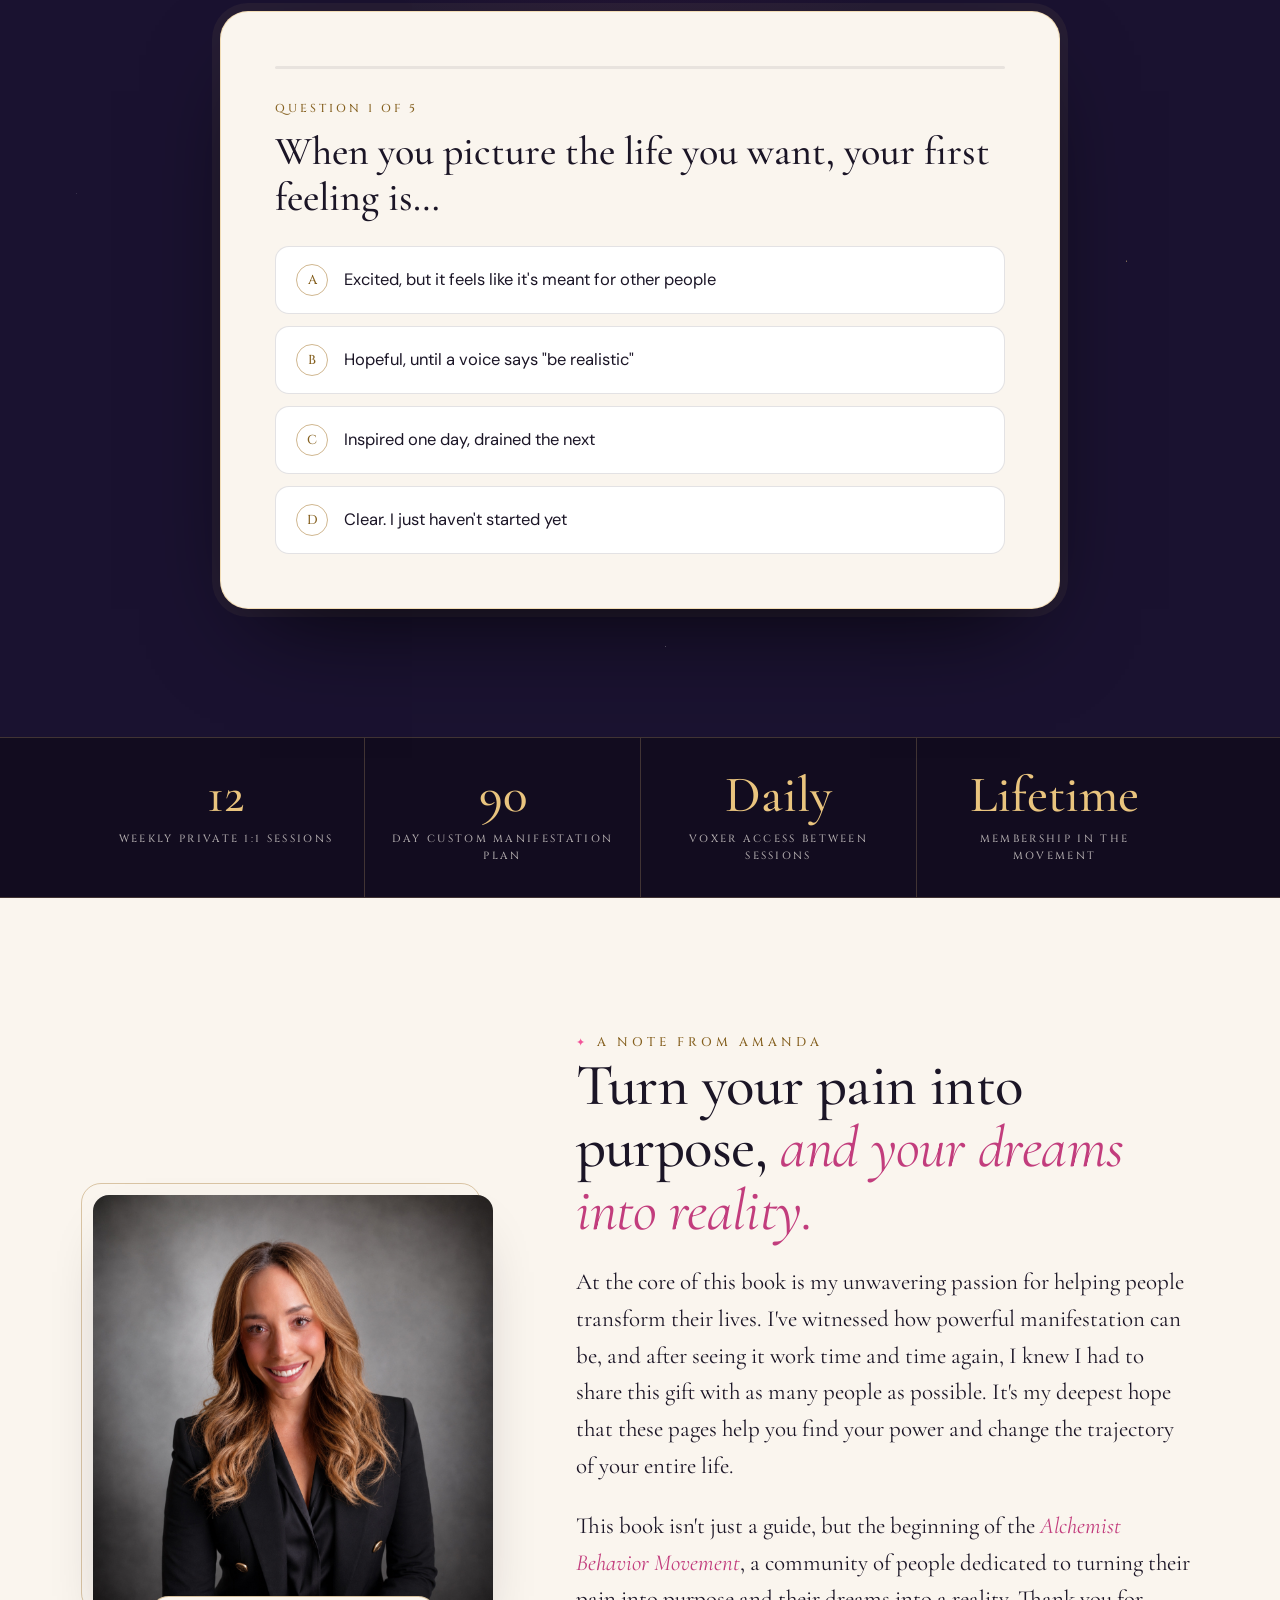
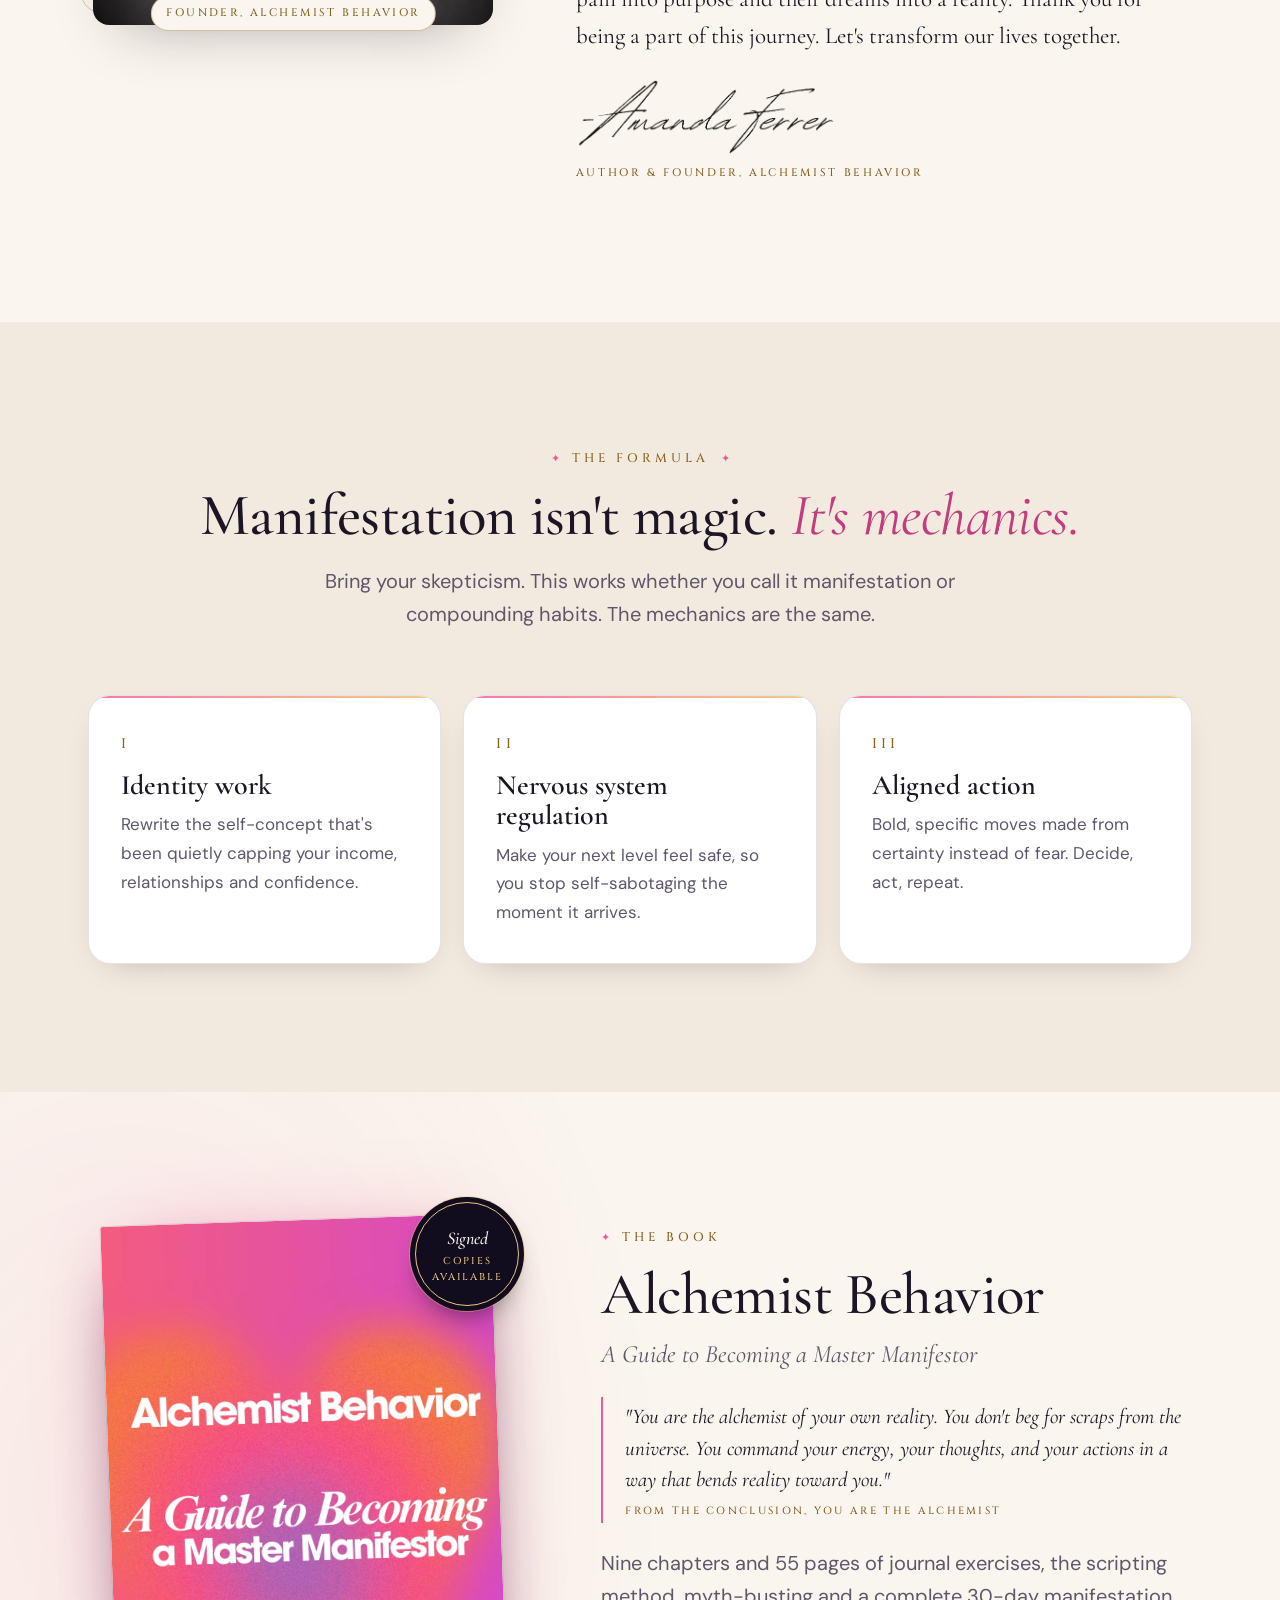
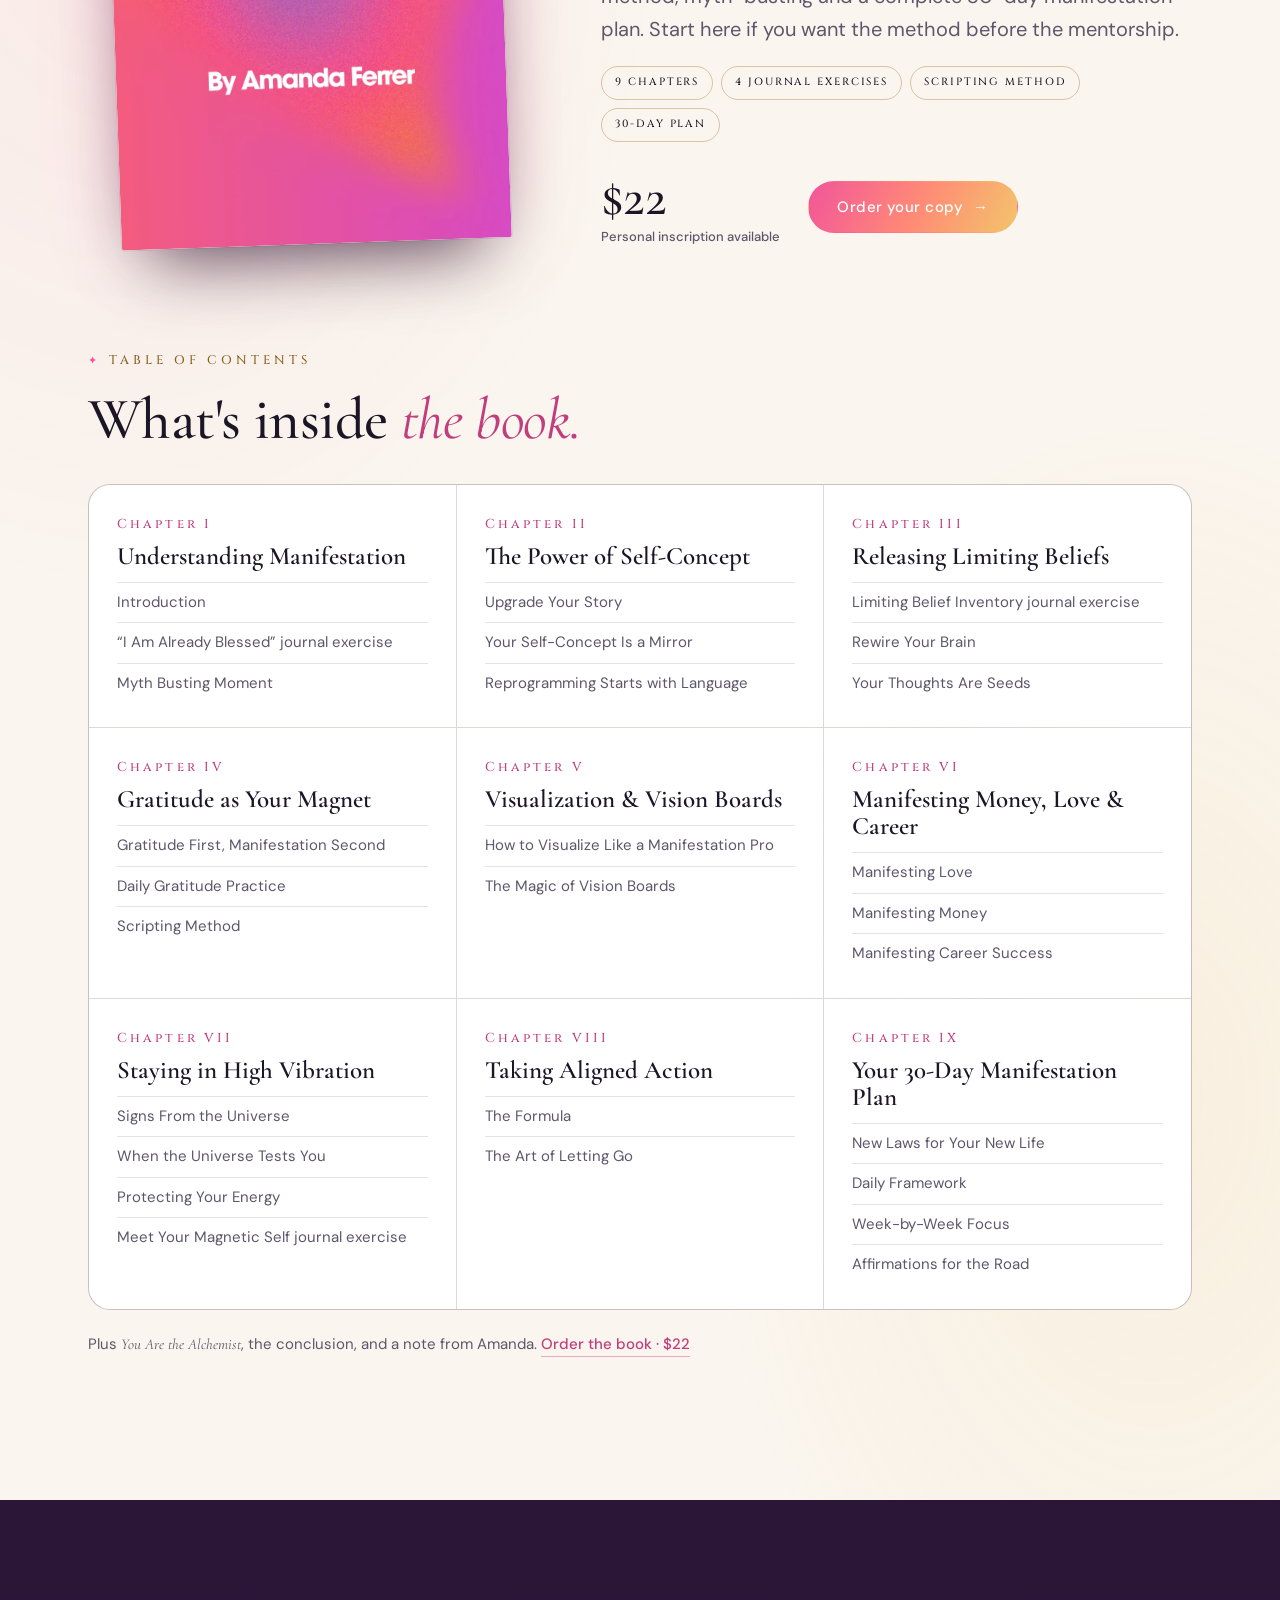
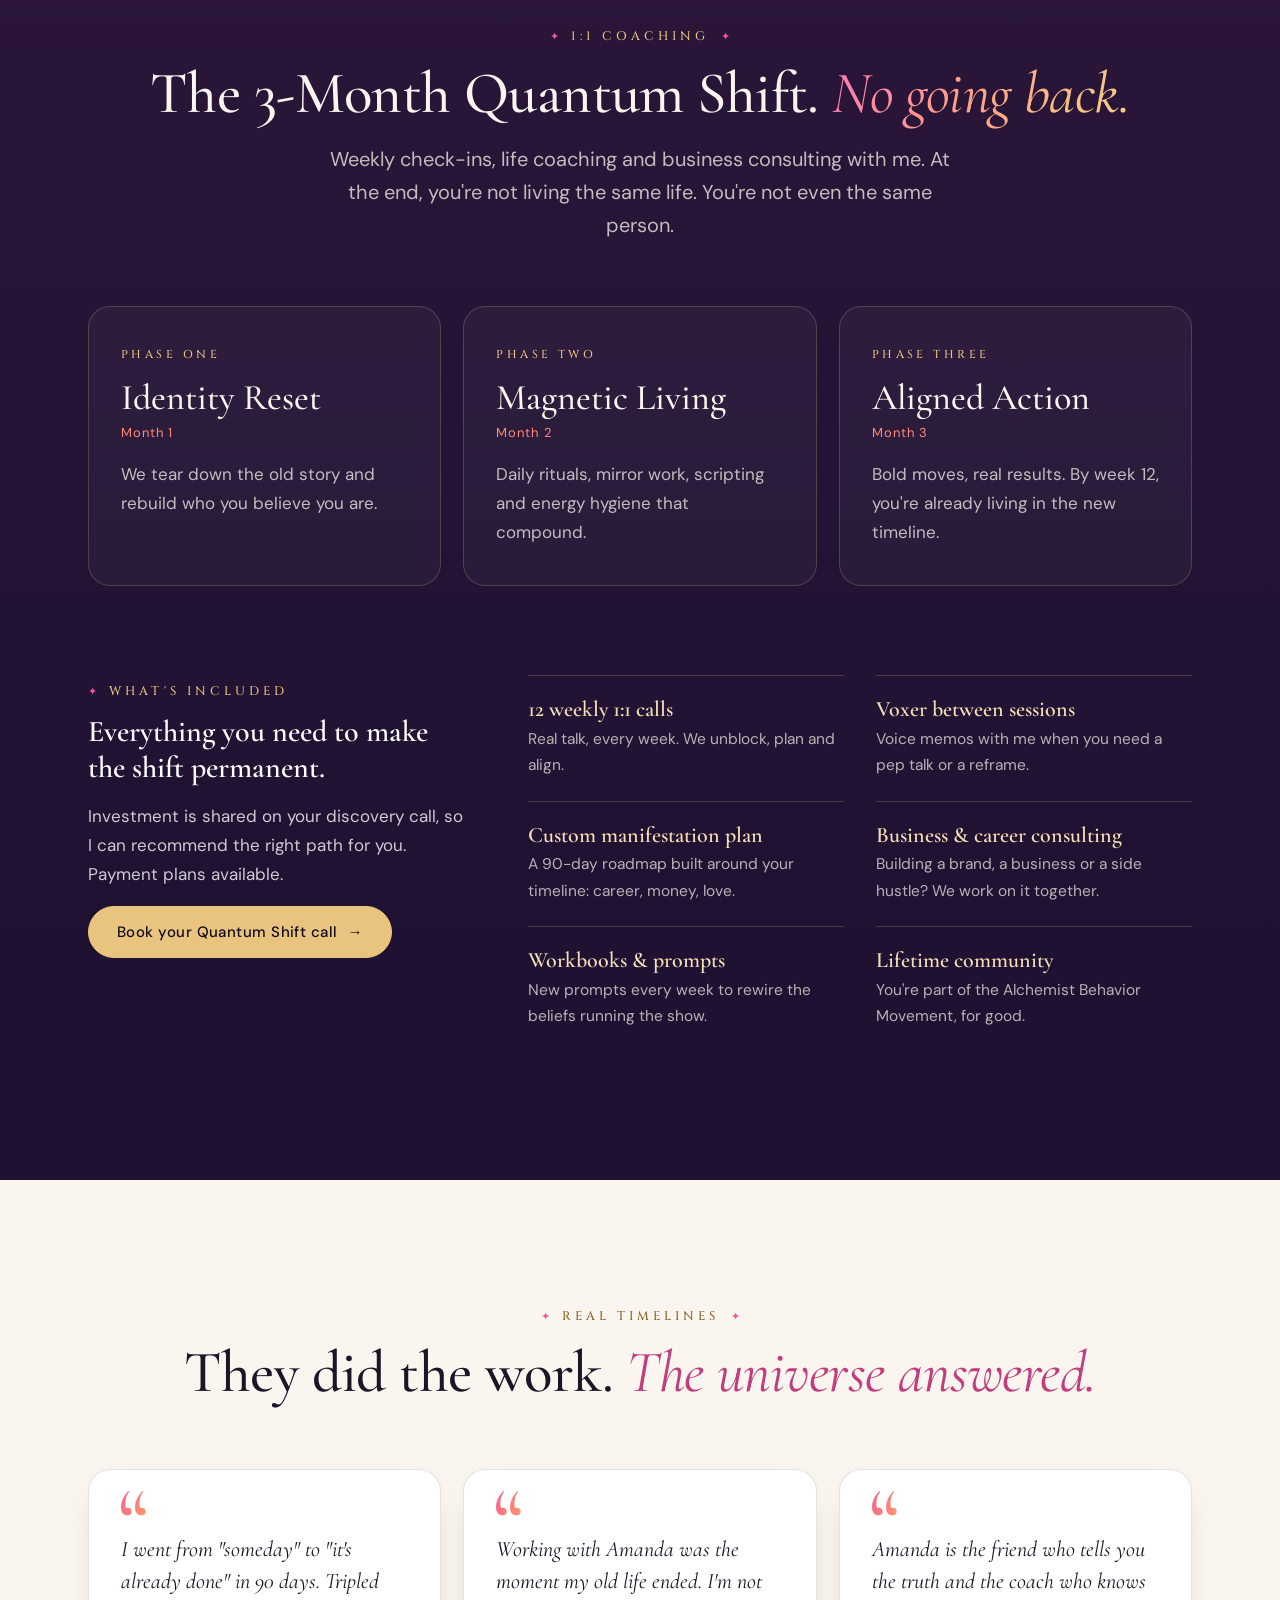
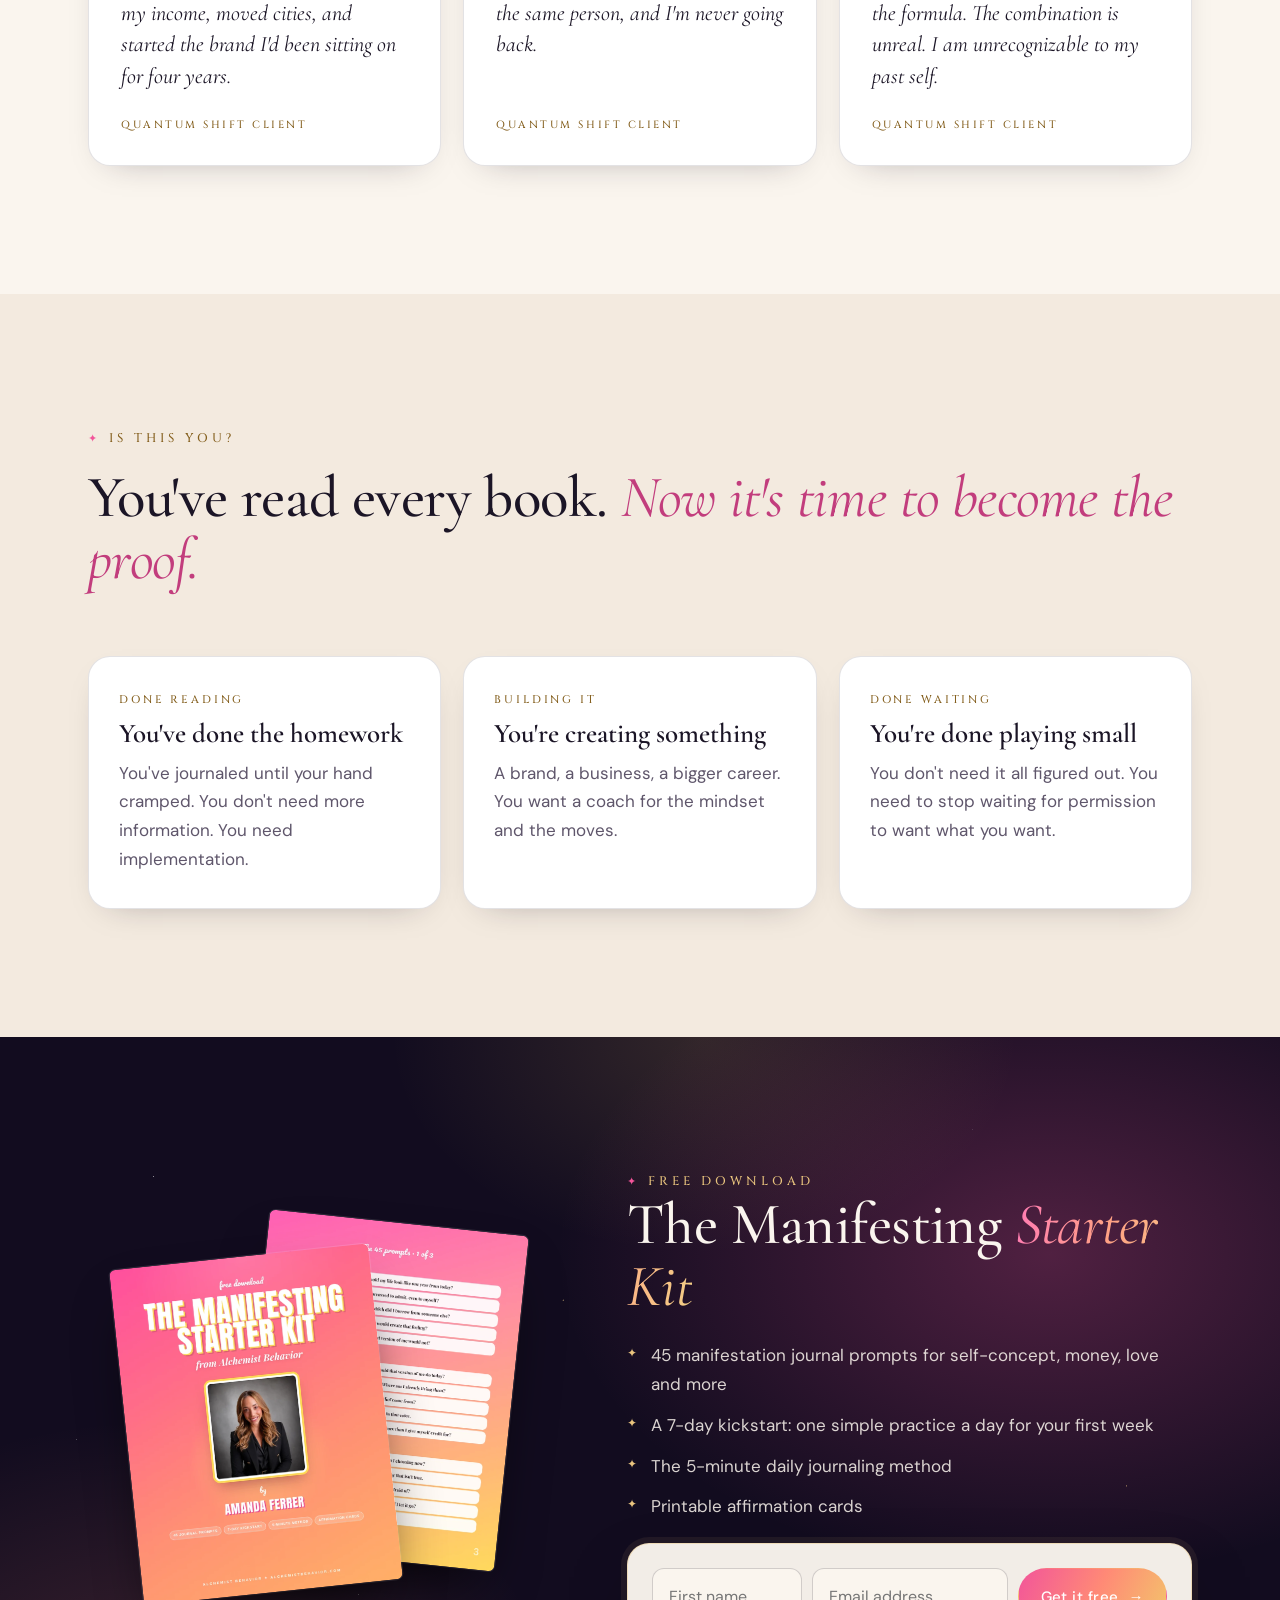
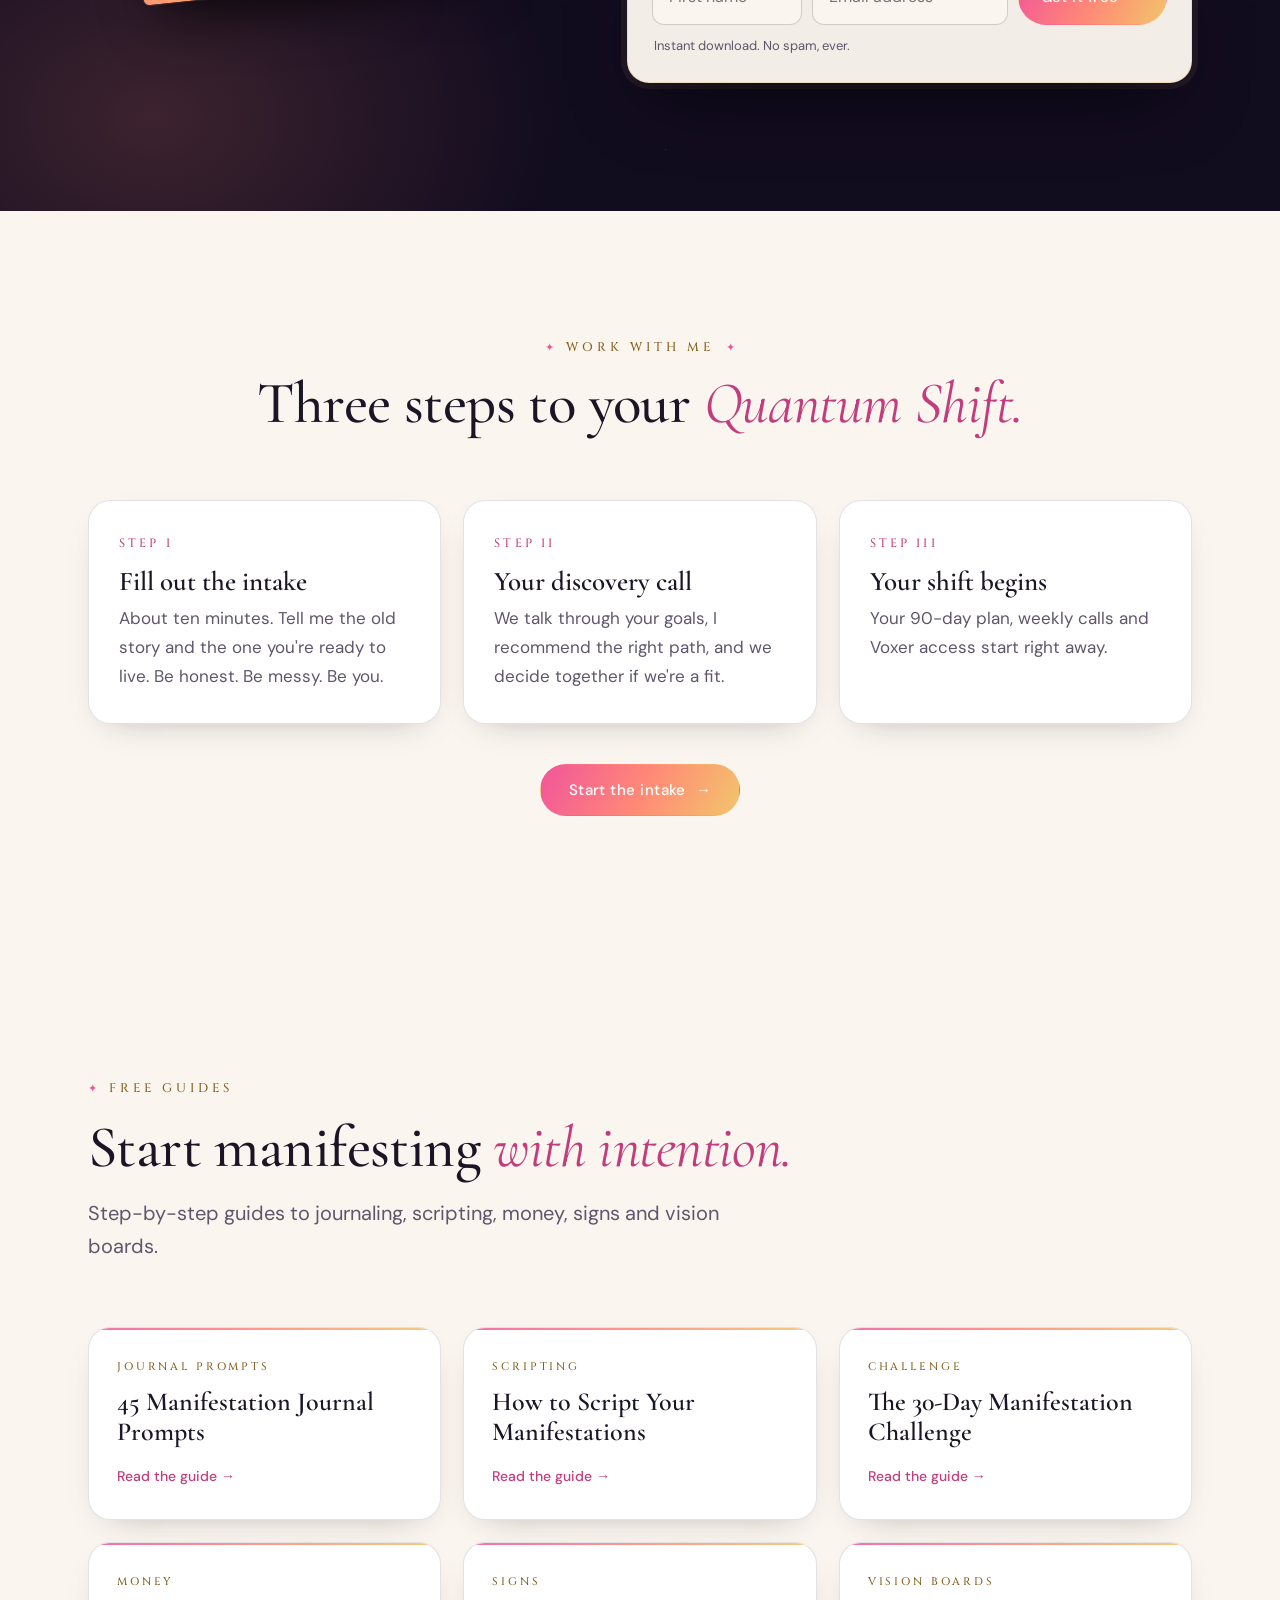
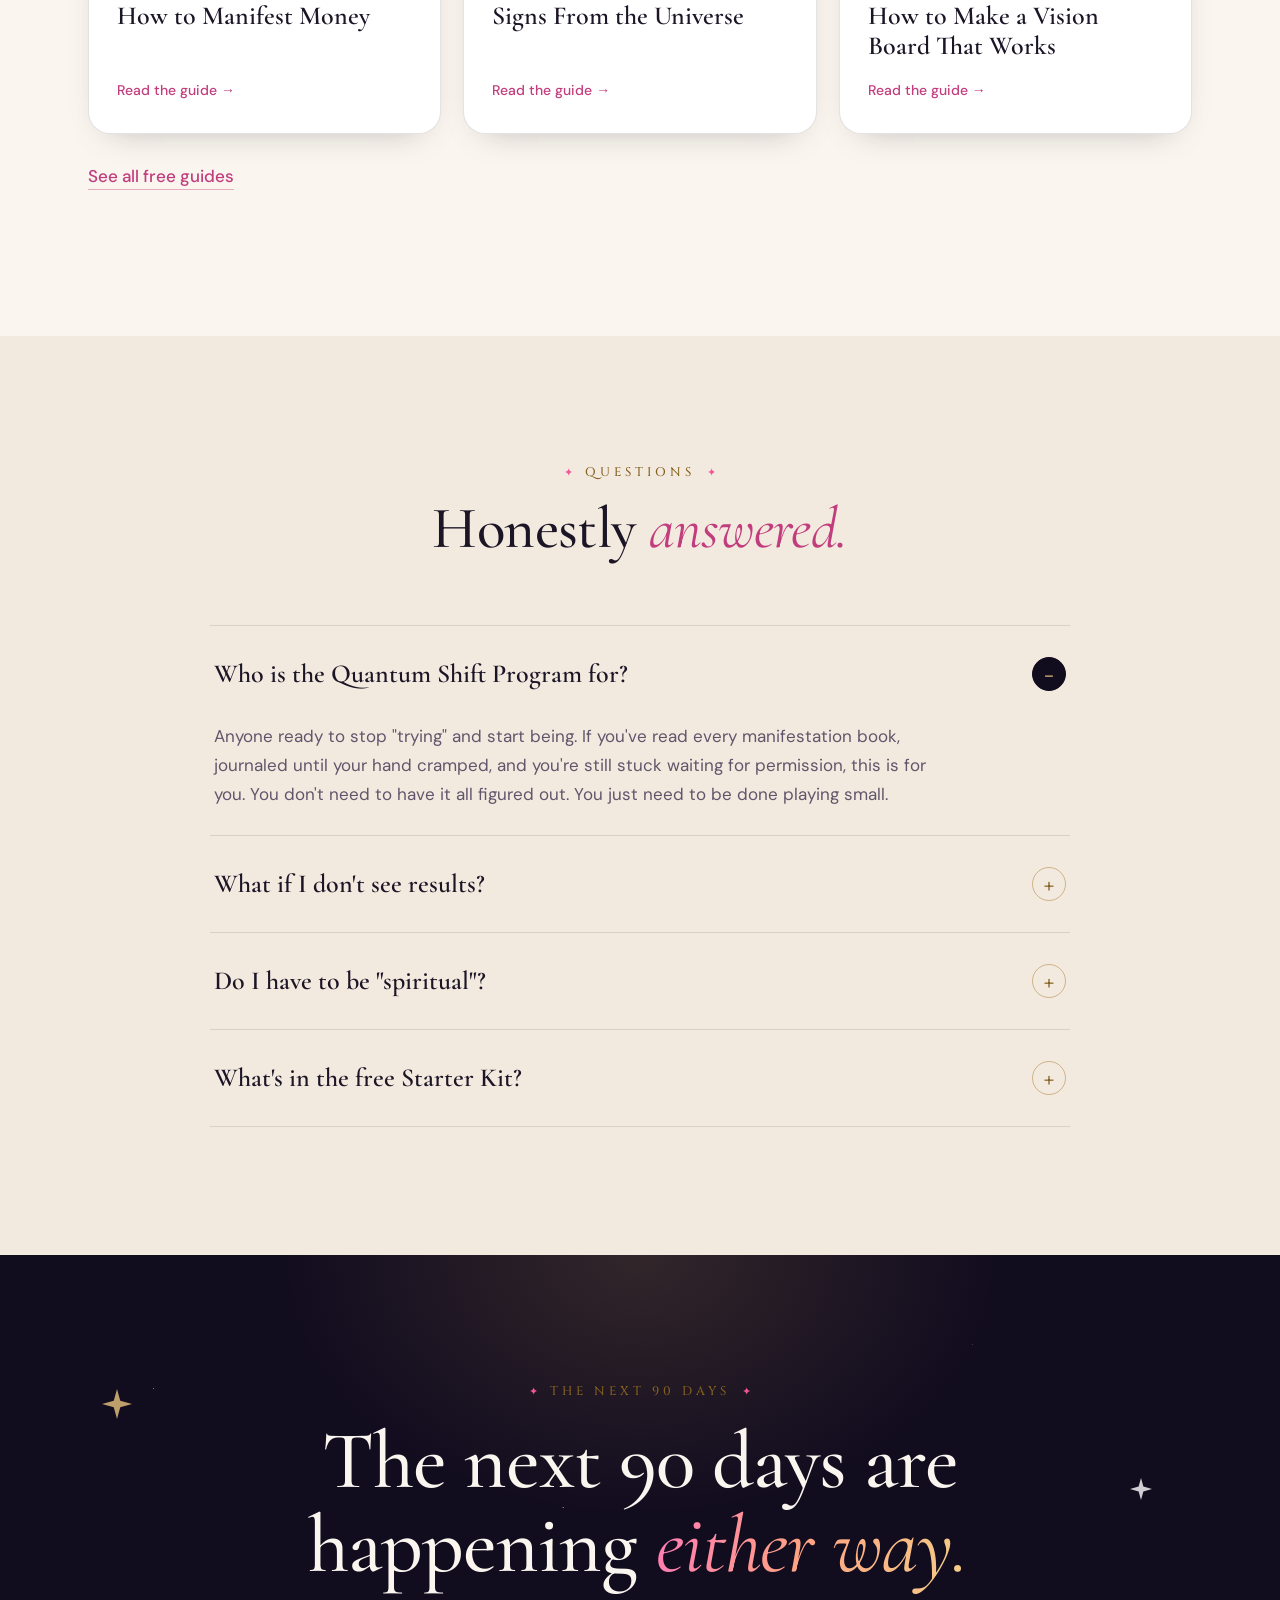
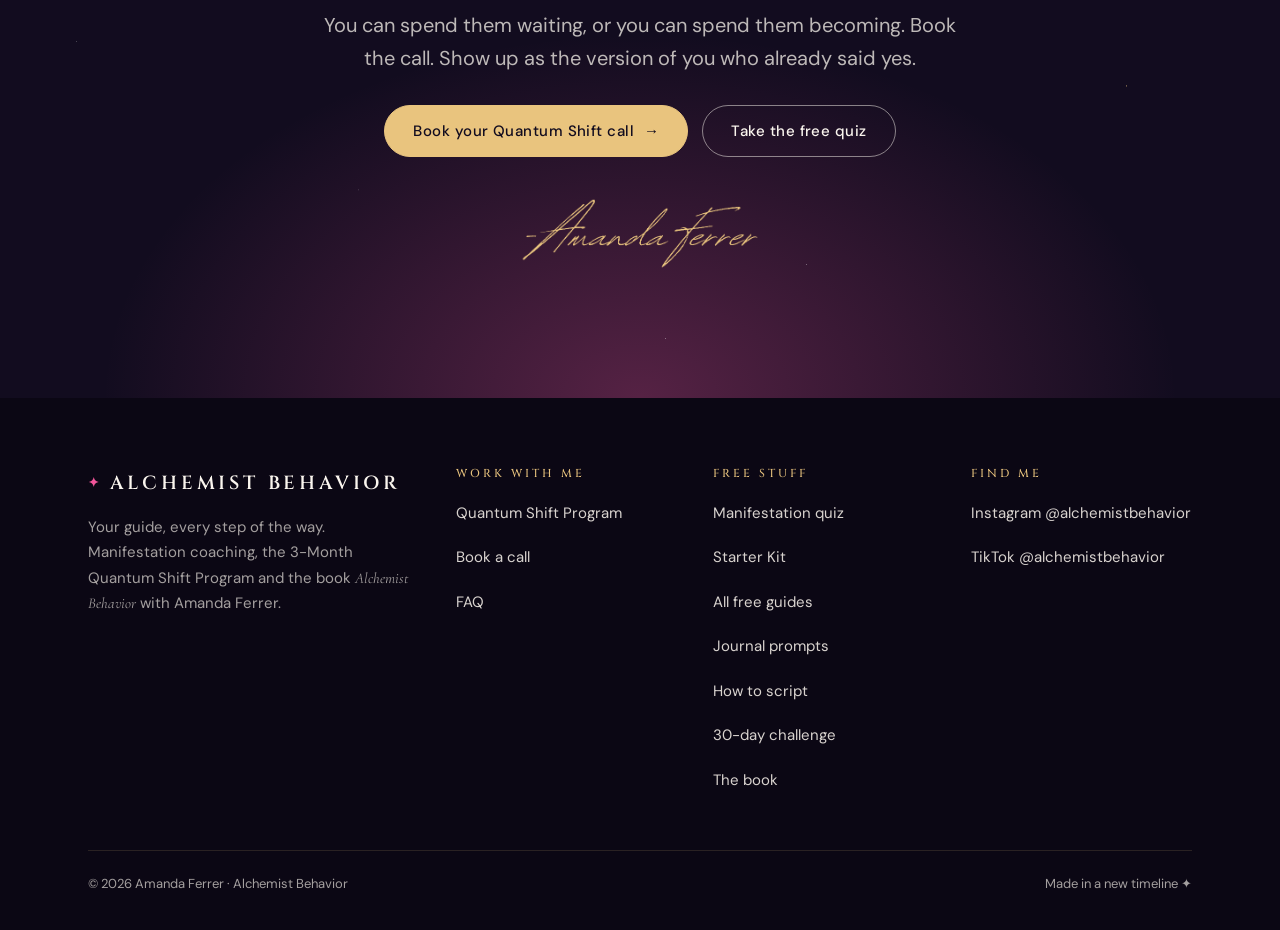
==== commit 1d6ec8e6: "SEO engine: guides hub, five keyword guides, AI crawler support Content - guides.html hub (Collectio" ====
--- a/index.html
+++ b/index.html
@@ -3,8 +3,8 @@
 <head>
   <meta charset="utf-8">
   <meta name="viewport" content="width=device-width, initial-scale=1">
-  <title>Amanda Ferrer | Manifestation &amp; Mindset Coach | Alchemist Behavior</title>
-  <meta name="description" content="Manifestation and mindset coaching with Amanda Ferrer. Take the free 60-second manifestation quiz, get the Manifesting Starter Kit, read the book Alchemist Behavior, or join the 3-Month Quantum Shift Program.">
+  <title>Amanda Ferrer | Manifestation Coach | Alchemist Behavior</title>
+  <meta name="description" content="Manifestation and mindset coaching with Amanda Ferrer. Take the free manifestation quiz, get 45 journal prompts, and read the book Alchemist Behavior.">
   <meta name="author" content="Amanda Ferrer">
   <meta name="robots" content="index, follow, max-snippet:-1, max-image-preview:large, max-video-preview:-1">
   <link rel="canonical" href="https://www.alchemistbehavior.com/">
@@ -179,13 +179,13 @@
 
   <header class="nav" id="top">
     <div class="wrap nav__inner">
-      <a class="brand" href="/" aria-label="Alchemist Behavior home"><span class="brand__name">Alchemist Behavior</span><span class="brand__sub">Amanda Ferrer</span></a>
+      <a class="brand" href="/"><span class="brand__name">Alchemist Behavior</span><span class="brand__sub">Amanda Ferrer</span></a>
       <button class="nav__toggle" aria-label="Menu" aria-expanded="false" aria-controls="nav-links"><span></span><span></span><span></span></button>
       <nav class="nav__links" id="nav-links" aria-label="Main">
         <a href="#quiz">Free Quiz</a>
         <a href="#book">The Book</a>
         <a href="#program">Coaching</a>
-        <a href="manifestation-journal-prompts.html">Journal Prompts</a>
+        <a href="guides.html">Free Guides</a>
         <a href="#faq">FAQ</a>
         <a class="btn btn--sun btn--sm" href="intake.html">Book a call</a>
       </nav>
@@ -200,11 +200,9 @@
       <span class="sparkle" style="right:5%;bottom:12%;animation-delay:2s" aria-hidden="true"><svg width="26" height="26" viewBox="0 0 24 24"><path fill="currentColor" d="M12 0l2.6 9.4L24 12l-9.4 2.6L12 24l-2.6-9.4L0 12l9.4-2.6z"/></svg></span>
       <div class="wrap hero__grid">
         <div>
-          <h1 class="mega">
-            <span class="kicker">Manifestation &amp; mindset coaching with Amanda Ferrer</span>
-            <span class="script-line">Your future self is already waiting.</span>
-            Become the version of you who <em>already has it.</em>
-          </h1>
+          <p class="kicker">Manifestation &amp; mindset coaching with Amanda Ferrer</p>
+          <p class="script-line">Your future self is already waiting.</p>
+          <h1 class="mega">Become the version of you who <em>already has it.</em></h1>
           <p class="lede">The money, the love, the business, the version of you that's been waiting. Manifestation isn't wishing. It's a formula, and I'll show you exactly how it works.</p>
 
           <div class="lead" data-lead>
@@ -585,6 +583,19 @@
       </div>
     </section>
 
+    <!-- GUIDES -->
+    <section class="section section--cream" id="guides">
+      <div class="wrap">
+        <div class="section__head reveal">
+          <span class="eyebrow">Free guides</span>
+          <h2 class="h2">Start manifesting <em>with intention.</em></h2>
+          <p class="lede">Step-by-step guides to journaling, scripting, money, signs and vision boards.</p>
+        </div>
+        <div class="guide-grid reveal"><a class="guide-card" href="manifestation-journal-prompts.html"><span class="guide-card__k">Journal prompts</span><span class="guide-card__t">45 Manifestation Journal Prompts</span><span class="guide-card__go">Read the guide →</span></a><a class="guide-card" href="how-to-script-manifestation.html"><span class="guide-card__k">Scripting</span><span class="guide-card__t">How to Script Your Manifestations</span><span class="guide-card__go">Read the guide →</span></a><a class="guide-card" href="30-day-manifestation-challenge.html"><span class="guide-card__k">Challenge</span><span class="guide-card__t">The 30-Day Manifestation Challenge</span><span class="guide-card__go">Read the guide →</span></a><a class="guide-card" href="how-to-manifest-money.html"><span class="guide-card__k">Money</span><span class="guide-card__t">How to Manifest Money</span><span class="guide-card__go">Read the guide →</span></a><a class="guide-card" href="signs-from-the-universe.html"><span class="guide-card__k">Signs</span><span class="guide-card__t">Signs From the Universe</span><span class="guide-card__go">Read the guide →</span></a><a class="guide-card" href="how-to-make-a-vision-board.html"><span class="guide-card__k">Vision boards</span><span class="guide-card__t">How to Make a Vision Board That Works</span><span class="guide-card__go">Read the guide →</span></a></div>
+        <p style="margin-top:28px"><a class="textlink" href="guides.html">See all free guides</a></p>
+      </div>
+    </section>
+
     <!-- FAQ -->
     <section class="section section--blush" id="faq">
       <div class="wrap">
@@ -626,7 +637,7 @@
           <p style="max-width:380px">Your guide, every step of the way. Manifestation coaching, the 3-Month Quantum Shift Program and the book <em>Alchemist Behavior</em> with Amanda Ferrer.</p>
         </div>
         <div><h4>Work with me</h4><ul><li><a href="#program">Quantum Shift Program</a></li><li><a href="intake.html">Book a call</a></li><li><a href="#faq">FAQ</a></li></ul></div>
-        <div><h4>Free stuff</h4><ul><li><a href="#quiz">Manifestation quiz</a></li><li><a href="#kit">Starter Kit</a></li><li><a href="manifestation-journal-prompts.html">Journal prompts</a></li><li><a href="#book">The book</a></li></ul></div>
+        <div><h4>Free stuff</h4><ul><li><a href="#quiz">Manifestation quiz</a></li><li><a href="#kit">Starter Kit</a></li><li><a href="guides.html">All free guides</a></li><li><a href="manifestation-journal-prompts.html">Journal prompts</a></li><li><a href="how-to-script-manifestation.html">How to script</a></li><li><a href="30-day-manifestation-challenge.html">30-day challenge</a></li><li><a href="#book">The book</a></li></ul></div>
         <div><h4>Find me</h4><ul><li><a href="https://www.instagram.com/alchemistbehavior" target="_blank" rel="noopener">Instagram @alchemistbehavior</a></li><li><a href="https://www.tiktok.com/@alchemistbehavior" target="_blank" rel="noopener">TikTok @alchemistbehavior</a></li></ul></div>
       </div>
       <div class="footer__base"><span>© 2026 Amanda Ferrer · Alchemist Behavior</span><span>Made in a new timeline ✦</span></div>
--- a/site/site.css
+++ b/site/site.css
@@ -513,3 +513,23 @@
 .about__photo::before { inset: -12px 12px 12px -12px; border-radius: 20px; }
 .about__photo img { border-radius: 16px; }
 .byline img { object-fit: cover; object-position: center 25%; }
+.hero .kicker { margin: 0 0 22px; }
+.hero .script-line { display: block; font-family: var(--serif); font-style: italic; font-weight: 400; font-size: clamp(19px, 2.2vw, 30px); line-height: 1.3; color: rgba(250, 245, 238, 0.72); margin: 0 0 10px; }
+
+/* Guides hub + related guides */
+.guide-grid { display: grid; grid-template-columns: repeat(3, 1fr); gap: 22px; }
+.guide-card { display: flex; flex-direction: column; gap: 10px; text-decoration: none; color: var(--ink); background: var(--white); border: 1px solid var(--line); border-radius: var(--radius); padding: 30px 28px; box-shadow: var(--shadow-soft); transition: transform 0.25s ease, box-shadow 0.25s ease, border-color 0.25s ease; position: relative; overflow: hidden; }
+.guide-card::after { content: ""; position: absolute; left: 0; right: 0; top: 0; height: 2px; background: var(--grad); opacity: 0.85; }
+.guide-card:hover { transform: translateY(-3px); box-shadow: var(--shadow); border-color: rgba(194, 61, 125, 0.35); }
+.guide-card__k { font-family: var(--caps); font-size: 11px; letter-spacing: 0.26em; text-transform: uppercase; color: var(--gold-deep); }
+.guide-card__t { font-family: var(--serif); font-weight: 600; font-size: 26px; line-height: 1.15; }
+.guide-card__d { color: var(--ink-soft); font-size: 15.5px; line-height: 1.6; }
+.guide-card__go { margin-top: auto; padding-top: 8px; font-size: 14px; font-weight: 500; color: var(--rose-deep); }
+.prose ol.prompts li > span { display: block; }
+@media (max-width: 980px) { .guide-grid { grid-template-columns: 1fr 1fr; } }
+@media (max-width: 680px) { .guide-grid { grid-template-columns: 1fr; } }
+.breadcrumbs a { text-decoration: underline; text-underline-offset: 3px; text-decoration-color: rgba(233, 196, 126, 0.6); }
+.section--blush .textlink { color: #a8326b; }
+.prose .callout .lead p, .prose .callout .lead__fine { color: var(--ink-soft); }
+.prose .callout .lead .lead__status { color: #b3261e; }
+.prose .callout .lead h3 { color: var(--ink); }
